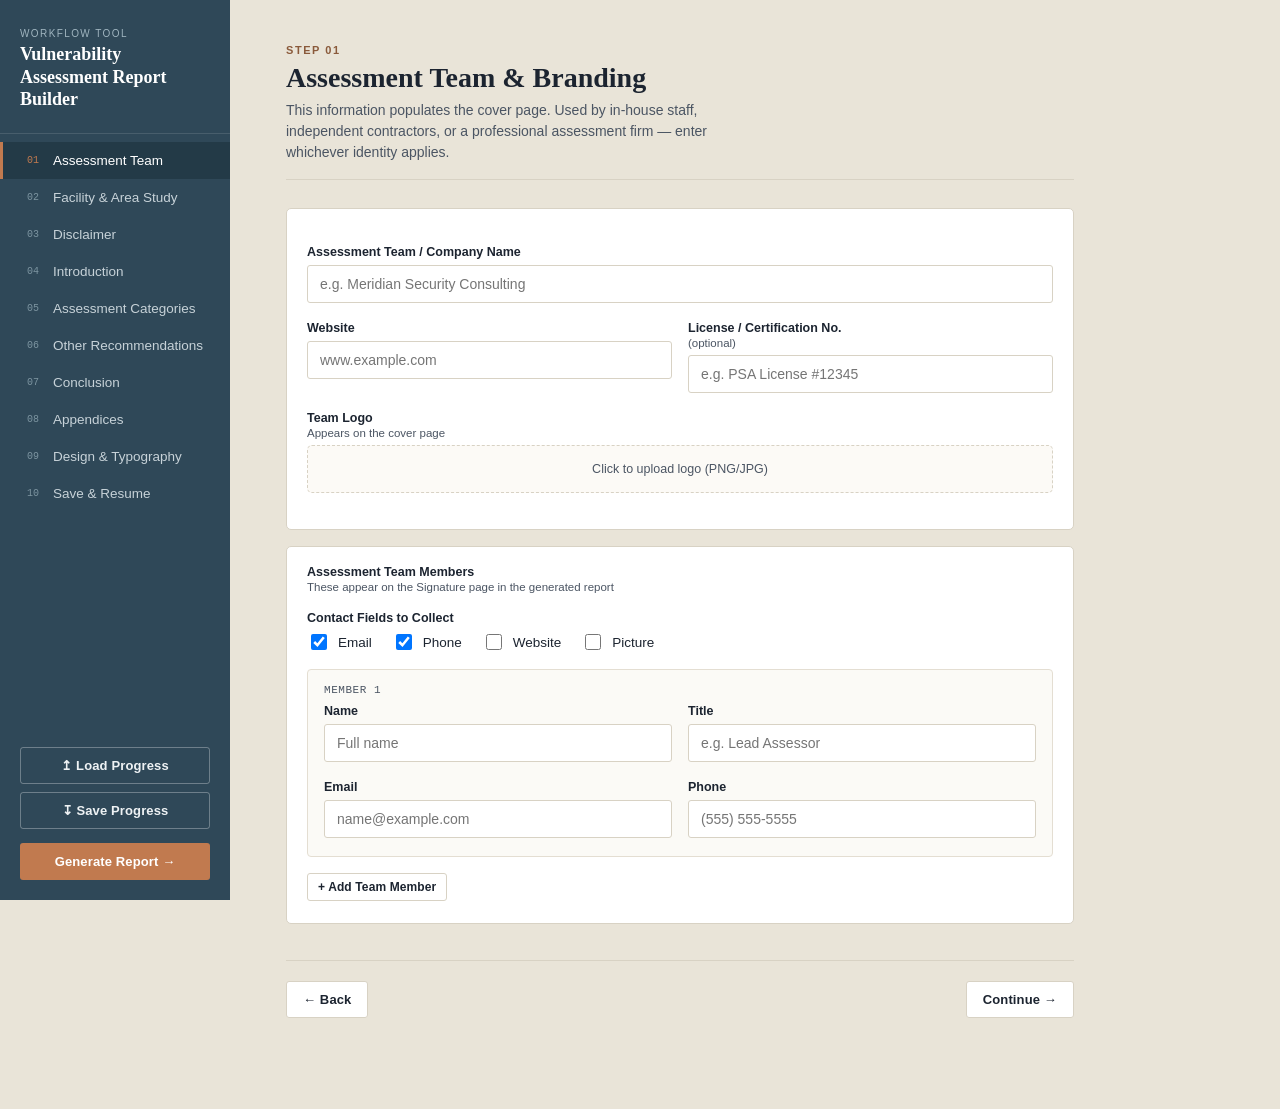
==== index.html @ 779f2c4a "Rename index_fixed.html to index.html" ====
<!DOCTYPE html>
<html lang="en">
<head>
<meta charset="UTF-8">
<meta name="viewport" content="width=device-width, initial-scale=1.0, viewport-fit=cover">
<title>Vulnerability Assessment Report Generator</title>

<!-- PWA: installability -->
<link rel="manifest" href="manifest.json">
<meta name="theme-color" content="#2f4858">
<meta name="background-color" content="#e9e4d8">
<link rel="icon" type="image/png" sizes="192x192" href="icon-192.png">
<link rel="icon" type="image/png" sizes="512x512" href="icon-512.png">

<!-- iOS home-screen behavior (Safari doesn't read manifest.json for these) -->
<link rel="apple-touch-icon" href="apple-touch-icon.png">
<meta name="apple-mobile-web-app-capable" content="yes">
<meta name="apple-mobile-web-app-status-bar-style" content="black-translucent">
<meta name="apple-mobile-web-app-title" content="VA Report">
<meta name="mobile-web-app-capable" content="yes">
<style>
  :root{
    --ink:#1c2430;
    --ink-soft:#4b5563;
    --paper:#faf8f4;
    --paper-line:#e4ded2;
    --folder:#2f4858;
    --folder-dark:#233a47;
    --tab-active:#c17a4f;
    --accent:#8a5a3b;
    --low:#5b7f5e;
    --medium:#b98a35;
    --high:#b95c38;
    --critical:#a13c3c;
    --border:#d8d2c4;
    --serif:'Iowan Old Style','Palatino Linotype',Palatino,Georgia,serif;
    --sans:-apple-system,BlinkMacSystemFont,'Segoe UI',Roboto,Helvetica,Arial,sans-serif;
    --mono:'SF Mono',Consolas,Monaco,monospace;
  }
  *{box-sizing:border-box;}
  body{
    margin:0;
    font-family:var(--sans);
    color:var(--ink);
    background:#e9e4d8;
    -webkit-font-smoothing:antialiased;
  }
  /* ---------- APP SHELL ---------- */
  .app{
    display:flex;
    min-height:100vh;
  }
  .rail{
    width:230px;
    flex-shrink:0;
    background:var(--folder);
    color:#dfe6ea;
    padding:28px 0 20px;
    display:flex;
    flex-direction:column;
    position:sticky;
    top:0;
    height:100vh;
    overflow-y:auto;
  }
  .rail-brand{
    padding:0 20px 22px;
    border-bottom:1px solid rgba(255,255,255,.12);
    margin-bottom:8px;
  }
  .rail-brand .eyebrow{
    font-size:10px;
    letter-spacing:.14em;
    text-transform:uppercase;
    color:#9fb4bf;
    margin-bottom:4px;
  }
  .rail-brand h1{
    font-family:var(--serif);
    font-size:18px;
    font-weight:600;
    margin:0;
    line-height:1.25;
    color:#fff;
  }
  .tab{
    position:relative;
    display:flex;
    align-items:center;
    gap:10px;
    padding:11px 20px 11px 24px;
    font-size:13.5px;
    color:#c7d2d8;
    cursor:pointer;
    border-left:3px solid transparent;
    transition:background .15s, color .15s;
  }
  .tab .num{
    font-family:var(--mono);
    font-size:10px;
    color:#7d95a1;
    width:16px;
  }
  .tab:hover{ background:rgba(255,255,255,.05); color:#fff; }
  .tab.active{
    background:var(--folder-dark);
    color:#fff;
    border-left-color:var(--tab-active);
  }
  .tab.active .num{ color:var(--tab-active); }
  .rail-footer{
    margin-top:auto;
    padding:16px 20px 0;
  }
  .btn{
    display:inline-flex;
    align-items:center;
    justify-content:center;
    gap:8px;
    border:1px solid transparent;
    border-radius:3px;
    padding:10px 16px;
    font-size:13px;
    font-weight:600;
    cursor:pointer;
    font-family:var(--sans);
    letter-spacing:.01em;
  }
  .btn-primary{ background:var(--tab-active); color:#fff; }
  .btn-primary:hover{ background:#a8663d; }
  .btn-ghost{ background:transparent; border-color:rgba(255,255,255,.3); color:#eef2f4; width:100%; }
  .btn-ghost:hover{ background:rgba(255,255,255,.08); }
  .btn-outline{ background:#fff; border-color:var(--border); color:var(--ink); }
  .btn-outline:hover{ background:#f4f1ea; }
  .btn-small{ padding:6px 10px; font-size:12px; }
  .btn-danger{ color:var(--critical); background:transparent; border-color:transparent; }

  /* ---------- MAIN / FORM ---------- */
  .main{ flex:1; padding:44px 56px 90px; max-width:900px; }
  .panel{ display:none; }
  .panel.active{ display:block; animation:fade .2s ease; }
  @keyframes fade{ from{opacity:0; transform:translateY(4px);} to{opacity:1; transform:none;} }

  .panel-head{ margin-bottom:28px; border-bottom:1px solid var(--border); padding-bottom:16px; }
  .panel-head .eyebrow{ font-size:11px; letter-spacing:.14em; text-transform:uppercase; color:var(--accent); font-weight:700; margin-bottom:6px; }
  .panel-head h2{ font-family:var(--serif); font-size:28px; margin:0 0 6px; }
  .panel-head p{ margin:0; color:var(--ink-soft); font-size:14px; max-width:60ch; line-height:1.5; }

  label{ display:block; font-size:12.5px; font-weight:700; color:var(--ink); margin:18px 0 6px; }
  label .hint{ font-weight:400; color:var(--ink-soft); font-size:11.5px; display:block; margin-top:2px; }
  input[type=text], input[type=date], textarea, select{
    width:100%;
    font-family:var(--sans);
    font-size:14px;
    padding:10px 12px;
    border:1px solid var(--border);
    border-radius:3px;
    background:#fff;
    color:var(--ink);
  }
  textarea{ resize:vertical; min-height:90px; line-height:1.55; }
  input:focus, textarea:focus, select:focus{ outline:2px solid var(--accent); outline-offset:1px; }
  .row{ display:flex; gap:16px; }
  .row > div{ flex:1; }

  .field-group{ background:#fff; border:1px solid var(--border); border-radius:5px; padding:18px 20px 22px; margin-bottom:16px; }

  /* photo uploader */
  .photo-drop{
    border:1.5px dashed var(--border);
    border-radius:5px;
    padding:16px;
    text-align:center;
    font-size:12.5px;
    color:var(--ink-soft);
    cursor:pointer;
    background:#fcfaf6;
  }
  .photo-drop:hover{ border-color:var(--accent); color:var(--accent); }
  .photo-grid{ display:flex; flex-wrap:wrap; gap:14px; margin-top:14px; }
  .photo-card{ width:300px; }
  .photo-card img{ width:300px; height:210px; object-fit:cover; border-radius:3px; border:1px solid var(--border); display:block; }
  .photo-card input{ margin-top:6px; font-size:11.5px; padding:6px 8px; }
  .photo-card .remove{ font-size:11px; color:var(--critical); background:none; border:none; cursor:pointer; margin-top:4px; padding:0; }

  /* category cards */
  .cat-card{ background:#fff; border:1px solid var(--border); border-radius:5px; margin-bottom:14px; overflow:hidden; }
  .cat-card-head{ display:flex; align-items:center; gap:12px; padding:14px 18px; background:#f6f3ec; cursor:pointer; }
  .cat-card-head input[type=checkbox]{ width:17px; height:17px; accent-color:var(--accent); }
  .cat-card-head .cat-name{ font-weight:700; font-size:14.5px; flex:1; font-family:var(--serif); }
  .cat-card-head .chev{ font-size:11px; color:var(--ink-soft); transition:transform .15s; }
  .cat-card.no-report .cat-card-head{ background:#efece3; }
  .cat-card.no-report .cat-name{ color:var(--ink-soft); }
  .status-select{ width:auto; font-size:12px; padding:5px 8px; }
  .cat-card.open .chev{ transform:rotate(90deg); }
  .cat-card-body{ display:none; padding:16px 20px 20px; }
  .cat-card.open .cat-card-body{ display:block; }
  .vuln-card{ background:#fbfaf6; border:1px solid var(--paper-line); border-radius:4px; padding:14px 16px 18px; margin-bottom:14px; }
  .vuln-card-top{ display:flex; align-items:center; gap:10px; }
  .vuln-index{ font-family:var(--mono); font-size:11px; color:var(--ink-soft); text-transform:uppercase; letter-spacing:.05em; flex:1; }
  .vuln-card-top .priority-select{ min-width:150px; }
  .member-card{ background:#fbfaf6; border:1px solid var(--paper-line); border-radius:4px; padding:14px 16px 18px; margin-bottom:12px; }
  .member-card-top{ display:flex; align-items:center; gap:10px; margin-bottom:8px; }
  .member-card-top .member-index{ font-family:var(--mono); font-size:11px; color:var(--ink-soft); flex:1; text-transform:uppercase; letter-spacing:.05em; }
  .member-photo-thumb{ width:64px; height:64px; object-fit:cover; border-radius:50%; border:1px solid var(--border); display:block; }
  .priority-select{ width:auto; display:inline-block; min-width:170px; }
  .cat-remove{ font-size:11px; color:var(--critical); background:none; border:none; cursor:pointer; }
  .add-cat-row{ display:flex; gap:10px; margin-top:6px; }
  .add-cat-row input{ flex:1; }

  .conclusion-table{ width:100%; border-collapse:collapse; margin-top:16px; font-size:13px; }
  .conclusion-table th, .conclusion-table td{ border:1px solid var(--border); padding:8px 10px; text-align:left; }
  .conclusion-table th{ background:#f6f3ec; font-size:11px; text-transform:uppercase; letter-spacing:.05em; }
  .pill{ display:inline-block; padding:2px 9px; border-radius:20px; font-size:11px; font-weight:700; color:#fff; }
  .pill.low{ background:var(--low); } .pill.medium{ background:var(--medium); }
  .pill.high{ background:var(--high); } .pill.critical{ background:var(--critical); }
  .pill.unrated{ background:#9aa1a8; }

  .nav-buttons{ display:flex; justify-content:space-between; margin-top:36px; padding-top:20px; border-top:1px solid var(--border); }

  /* ---------- REPORT / PRINT VIEW ---------- */
  #reportView{ display:none; background:#d9d3c4; min-height:100vh; padding:40px 0 80px; }
  #reportView.active{ display:block; }
  .toolbar{
    position:sticky; top:0; z-index:20;
    background:var(--folder-dark); color:#fff;
    padding:12px 30px; display:flex; align-items:center; justify-content:space-between;
    margin-bottom:30px;
  }
  .toolbar .toolbar-title{ font-family:var(--serif); font-size:14px; }
  .toolbar-actions{ display:flex; gap:10px; }
  .sheet{
    width:816px; min-height:1056px; margin:0 auto 26px; background:var(--paper);
    box-shadow:0 6px 24px rgba(0,0,0,.18);
    padding:70px 72px; position:relative;
  }
  .sheet.cover{ display:flex; flex-direction:column; justify-content:space-between; }
  .cover .logo-slot{ width:120px; height:120px; border-radius:4px; display:flex; align-items:center; justify-content:center; overflow:hidden; margin-bottom:26px; }
  .cover .logo-slot.empty{ border:1px dashed var(--border); }
  .cover .logo-slot img{ width:100%; height:100%; object-fit:contain; }
  .cover .team-line{ font-size:12.5px; color:var(--ink-soft); }
  .cover .kicker{ font-size:11px; letter-spacing:.18em; text-transform:uppercase; color:var(--accent); font-weight:700; margin-bottom:14px; }
  .cover h1{
    font-family:var(--title-font-family, var(--serif)); font-size:var(--title-font-size, 42px);
    font-weight:var(--title-font-weight, 400); font-style:var(--title-font-style, normal);
    text-decoration:var(--title-text-decoration, none); line-height:1.08; margin:0 0 10px;
  }
  .cover h2{
    font-family:var(--title-font-family, var(--serif)); font-size:calc(var(--title-font-size, 42px) * 0.52);
    font-weight:var(--title-font-weight, 400); font-style:var(--title-font-style, normal);
    text-decoration:var(--title-text-decoration, none); color:var(--ink-soft); margin:0 0 40px;
  }
  .cover-meta{ display:grid; grid-template-columns:1fr 1fr; gap:14px 30px; border-top:1px solid var(--paper-line); padding-top:22px; font-size:12.5px; }
  .cover-meta .k{ text-transform:uppercase; letter-spacing:.08em; color:var(--ink-soft); font-size:10px; margin-bottom:3px; }
  .cover-meta .v{ font-size:14px; }
  .conf-strip{ margin-top:30px; padding:10px 14px; background:#f1ece0; border-left:3px solid var(--accent); font-size:11.5px; color:var(--ink-soft); }

  .sheet h1.section-title{ font-family:var(--serif); font-size:26px; border-bottom:2px solid var(--ink); padding-bottom:10px; margin:0 0 22px; }
  .sheet h2.sub-title{ font-family:var(--serif); font-size:17px; margin:26px 0 8px; color:var(--accent); }
  .sheet p, .sheet li, .sheet .body-block, .sheet td{
    font-family:var(--report-font-family, var(--sans)); font-size:var(--report-font-size, 13.5px);
    font-weight:var(--report-font-weight, 400); font-style:var(--report-font-style, normal);
    text-decoration:var(--report-text-decoration, none); line-height:1.7; color:#2a2f36;
  }
  .sheet .body-block{ white-space:pre-wrap; }
  .toc-line{ display:flex; align-items:baseline; gap:8px; font-size:13.5px; margin:9px 0; }
  .toc-line .dots{ flex:1; border-bottom:1px dotted #a39c8a; height:1px; margin-bottom:4px; }
  .disclaimer-box{ border:1px solid var(--ink); padding:24px; font-size:12.5px; line-height:1.7; background:#fff; }
  .disclaimer-box h1{ font-family:var(--serif); font-size:20px; margin-top:0; }

  .report-photo-grid{ display:flex; flex-wrap:wrap; gap:20px; margin:14px 0 4px; align-items:flex-start; }
  .report-photo-grid figure{ margin:0; max-width:100%; }
  .photo-resize-wrap{
    width:440px; height:300px; overflow:hidden; display:block;
    min-width:150px; min-height:100px; max-width:650px; max-height:520px;
    border:1px solid var(--paper-line);
  }
  .photo-resize-wrap img{ width:100%; height:100%; object-fit:cover; display:block; pointer-events:none; }
  .report-photo-grid figcaption{
    font-size:12.5px; font-weight:600; font-style:normal; color:var(--ink);
    margin-top:8px; padding-left:8px; border-left:3px solid var(--accent); line-height:1.4;
  }
  .resize-hint{ font-size:11px; color:var(--ink-soft); margin:8px 0 0; font-style:italic; }
  @media print{
    .photo-resize-wrap{ resize:none !important; cursor:default; overflow:visible; }
    .resize-hint{ display:none !important; }
    .resize-handle{ display:none !important; }
    .menu-toggle, .rail-scrim{ display:none !important; }
  }

  .finding-block{ break-inside:avoid; margin-bottom:26px; padding-bottom:20px; border-bottom:1px solid var(--paper-line); }
  .finding-block:last-child{ border-bottom:none; }
  .finding-block h3{ font-family:var(--serif); font-size:18px; margin:0 0 4px; }
  .finding-block .label{ font-size:10.5px; text-transform:uppercase; letter-spacing:.08em; color:var(--accent); font-weight:700; margin:14px 0 4px; }

  .page-break{ break-before:page; }
  .empty-note{ font-size:12.5px; color:var(--ink-soft); font-style:italic; }

  /* ---- Signature block ---- */
  .sig-tabs{ display:flex; gap:8px; margin:6px 0 12px; }
  .sig-tab{
    font-family:var(--sans); font-size:12.5px; font-weight:600; padding:8px 14px;
    border:1px solid var(--border); background:#fff; color:var(--ink-soft); border-radius:3px; cursor:pointer;
  }
  .sig-tab.active{ background:var(--folder); color:#fff; border-color:var(--folder); }
  .sig-typed-input{ margin-bottom:10px; }
  .sig-typed-preview{
    font-family:'Snell Roundhand','Brush Script MT','Segoe Script',cursive;
    font-size:38px; color:var(--ink); border-bottom:1.5px solid var(--ink); padding:6px 10px 12px;
    min-height:56px; max-width:420px;
  }
  .sig-typed-preview.locked{ border-bottom:none; margin-bottom:0; padding-left:0; }
  .sig-canvas-wrap{ display:inline-block; border:1.5px solid var(--border); border-radius:4px; background:#fff; }
  .sig-canvas-wrap canvas{ display:block; cursor:crosshair; }
  .sig-locked{ border:1.5px solid var(--ink); border-radius:5px; padding:22px 26px; background:#fff; max-width:480px; }
  @media print{
    .sig-tabs, #sigTypeWrap input, .sig-canvas-wrap, #signatureArea .btn{ display:none !important; }
    .no-print{ display:none !important; }
  }

  @media print{
    body{ background:#fff; }
    .rail, .toolbar, .app{ display:none !important; }
    #reportView{ display:block !important; padding:0; background:#fff; }
    .sheet{ box-shadow:none; width:auto; min-height:0; margin:0; padding:0.6in 0.75in; }
    .page-break{ break-before:page; }
    a{ color:inherit; text-decoration:none; }
  }

  /* ---------- CUSTOM RESIZE HANDLE (touch + mouse) ----------
     Native CSS `resize` (used above) has no touch equivalent on
     phones/tablets, so photos there get this explicit drag handle
     instead. Both mechanisms coexist: desktop mice keep the native
     corner resize, and this handle drives resizing wherever the CSS
     one can't be grabbed with a finger. */
  .photo-resize-wrap{ position:relative; }
  .resize-handle{
    position:absolute; right:0; bottom:0; width:26px; height:26px;
    touch-action:none; cursor:nwse-resize;
    background:linear-gradient(135deg, transparent 50%, rgba(28,36,48,.55) 50%);
    border-bottom-right-radius:2px;
  }
  .resize-handle::after{
    content:''; position:absolute; right:5px; bottom:5px; width:8px; height:8px;
    border-right:2px solid #fff; border-bottom:2px solid #fff; opacity:.85;
  }

  /* ---------- MOBILE LAYOUT ---------- */
  .menu-toggle{
    display:none;
    align-items:center; justify-content:center;
    width:40px; height:40px; border-radius:6px;
    background:var(--folder-dark); border:1px solid rgba(255,255,255,.18);
    color:#fff; font-size:18px; cursor:pointer; flex-shrink:0;
  }
  .rail-scrim{
    display:none; position:fixed; inset:0; background:rgba(20,26,33,.45);
    z-index:39;
  }
  .mobile-topbar{ display:none; }

  @media (max-width: 820px){
    .app{ flex-direction:column; }
    .mobile-topbar{
      display:flex; align-items:center; gap:12px;
      background:var(--folder); color:#fff; padding:12px 16px;
      position:sticky; top:0; z-index:20;
      padding-top:calc(12px + env(safe-area-inset-top));
    }
    .mobile-topbar h1{ font-family:var(--serif); font-size:16px; margin:0; font-weight:600; }
    .menu-toggle{ display:inline-flex; }
    .rail{
      position:fixed; top:0; left:0; bottom:0; z-index:40;
      width:82vw; max-width:300px; height:100vh;
      transform:translateX(-100%);
      transition:transform .22s ease;
      padding-top:calc(28px + env(safe-area-inset-top));
      box-shadow:2px 0 18px rgba(0,0,0,.25);
    }
    .rail.open{ transform:translateX(0); }
    .rail-scrim.open{ display:block; }
    .main{ padding:20px 16px 100px; max-width:100%; }
    .panel-head h2{ font-size:22px; }
    .toolbar{ flex-wrap:wrap; gap:8px; }
    .photo-resize-wrap{ width:100%; max-width:100%; height:220px; }
    input, select, textarea, button{ font-size:16px; } /* prevents iOS auto-zoom on focus */
  }
</style>
</head>
<body>

<div class="mobile-topbar">
  <button class="menu-toggle" id="menuToggle" aria-label="Open step navigation" aria-expanded="false">☰</button>
  <h1>VA Report Builder</h1>
</div>
<div class="rail-scrim" id="railScrim"></div>

<div class="app" id="appShell">
  <nav class="rail" id="mainRail">
    <div class="rail-brand">
      <div class="eyebrow">Workflow Tool</div>
      <h1>Vulnerability Assessment Report Builder</h1>
    </div>
    <div class="tab active" data-panel="team"><span class="num">01</span>Assessment Team</div>
    <div class="tab" data-panel="facility"><span class="num">02</span>Facility &amp; Area Study</div>
    <div class="tab" data-panel="disclaimer"><span class="num">03</span>Disclaimer</div>
    <div class="tab" data-panel="intro"><span class="num">04</span>Introduction</div>
    <div class="tab" data-panel="categories"><span class="num">05</span>Assessment Categories</div>
    <div class="tab" data-panel="other"><span class="num">06</span>Other Recommendations</div>
    <div class="tab" data-panel="conclusion"><span class="num">07</span>Conclusion</div>
    <div class="tab" data-panel="appendix"><span class="num">08</span>Appendices</div>
    <div class="tab" data-panel="design"><span class="num">09</span>Design &amp; Typography</div>
    <div class="tab" data-panel="save"><span class="num">10</span>Save &amp; Resume</div>
    <div class="rail-footer">
      <button class="btn btn-ghost" onclick="document.getElementById('loadInput').click()">↥ Load Progress</button>
      <input type="file" id="loadInput" accept="application/json" style="display:none" onchange="loadProgress(event)">
      <button class="btn btn-ghost" style="margin-top:8px" onclick="saveProgress()">↧ Save Progress</button>
      <button class="btn btn-primary" style="width:100%; margin-top:14px" onclick="generateReport()">Generate Report →</button>
    </div>
  </nav>

  <main class="main">

    <!-- 01 TEAM -->
    <section class="panel active" id="panel-team">
      <div class="panel-head">
        <div class="eyebrow">Step 01</div>
        <h2>Assessment Team &amp; Branding</h2>
        <p>This information populates the cover page. Used by in-house staff, independent contractors, or a professional assessment firm — enter whichever identity applies.</p>
      </div>
      <div class="field-group">
        <label>Assessment Team / Company Name</label>
        <input type="text" id="teamName" placeholder="e.g. Meridian Security Consulting">
        <div class="row">
          <div>
            <label>Website</label>
            <input type="text" id="teamWebsite" placeholder="www.example.com">
          </div>
          <div>
            <label>License / Certification No. <span class="hint">(optional)</span></label>
            <input type="text" id="teamLicense" placeholder="e.g. PSA License #12345">
          </div>
        </div>
        <label>Team Logo <span class="hint">Appears on the cover page</span></label>
        <div class="photo-drop" onclick="document.getElementById('logoInput').click()">Click to upload logo (PNG/JPG)</div>
        <input type="file" id="logoInput" accept="image/*" style="display:none" onchange="handleLogo(event)">
        <div id="logoPreviewWrap" class="photo-grid"></div>
      </div>

      <div class="field-group">
        <label style="margin-top:0">Assessment Team Members <span class="hint">These appear on the Signature page in the generated report</span></label>
        <label>Contact Fields to Collect</label>
        <div style="display:flex; flex-wrap:wrap; gap:20px; margin-top:4px;">
          <label style="margin:0; font-weight:400; font-size:13.5px; display:flex; align-items:center; gap:8px;"><input type="checkbox" id="teamCfgEmail" checked onchange="updateTeamConfig()" style="width:16px;height:16px;"> Email</label>
          <label style="margin:0; font-weight:400; font-size:13.5px; display:flex; align-items:center; gap:8px;"><input type="checkbox" id="teamCfgPhone" checked onchange="updateTeamConfig()" style="width:16px;height:16px;"> Phone</label>
          <label style="margin:0; font-weight:400; font-size:13.5px; display:flex; align-items:center; gap:8px;"><input type="checkbox" id="teamCfgWebsite" onchange="updateTeamConfig()" style="width:16px;height:16px;"> Website</label>
          <label style="margin:0; font-weight:400; font-size:13.5px; display:flex; align-items:center; gap:8px;"><input type="checkbox" id="teamCfgPhoto" onchange="updateTeamConfig()" style="width:16px;height:16px;"> Picture</label>
        </div>
        <div id="teamMemberList" style="margin-top:16px;"></div>
        <button class="btn btn-outline btn-small" style="margin-top:4px" onclick="addTeamMember()">+ Add Team Member</button>
      </div>
    </section>

    <!-- 02 FACILITY -->
    <section class="panel" id="panel-facility">
      <div class="panel-head">
        <div class="eyebrow">Step 02</div>
        <h2>Facility Overview &amp; Area Study</h2>
        <p>Identify the facility, residence, or infrastructure being assessed, add site photographs, and describe the surrounding area.</p>
      </div>
      <div class="field-group">
        <label>Facility Name</label>
        <input type="text" id="facName" placeholder="e.g. Riverside Distribution Center">
        <label>Address</label>
        <input type="text" id="facAddress" placeholder="Street, City, State, ZIP">
        <div class="row">
          <div><label>Facility Type</label><input type="text" id="facType" placeholder="e.g. Commercial warehouse, house of worship, private residence"></div>
          <div><label>Report Date</label><input type="date" id="facDate"></div>
        </div>
        <div class="row">
          <div><label>Report Author</label><input type="text" id="facAuthor" placeholder="Lead assessor name"></div>
          <div><label>Distribution / Confidentiality</label><input type="text" id="facDistribution" placeholder="e.g. Confidential — Client leadership only"></div>
        </div>
      </div>

      <div class="field-group">
        <label style="margin-top:0">Facility Photographs <span class="hint">Building face, overhead/aerial view, signage, seals, or identifying marks</span></label>
        <div class="photo-drop" onclick="document.getElementById('facPhotoInput').click()">Click to upload one or more photos</div>
        <input type="file" id="facPhotoInput" accept="image/*" multiple style="display:none" onchange="handlePhotos(event,'facilityPhotos')">
        <div id="facilityPhotos-grid" class="photo-grid"></div>
      </div>

      <div class="field-group">
        <label style="margin-top:0">Area Study</label>
        <label>Neighboring Properties &amp; Surroundings</label>
        <textarea id="areaNeighbors" placeholder="Describe adjacent properties, land use, shared access points, and any businesses or residences that affect the facility's risk profile."></textarea>
        <label>Local Crime Statistics <span class="hint">Cite source, e.g. local PD or UCR data</span></label>
        <textarea id="areaCrime" placeholder="Summarize relevant crime trends in the immediate area and their source."></textarea>
        <label>Other Area Factors</label>
        <textarea id="areaOther" placeholder="Transportation/access routes, natural hazards, community factors, foot traffic patterns, etc."></textarea>
      </div>
    </section>

    <!-- 03 DISCLAIMER -->
    <section class="panel" id="panel-disclaimer">
      <div class="panel-head">
        <div class="eyebrow">Step 03</div>
        <h2>Legal Disclaimer</h2>
        <p>Standard language is pre-filled below. Edit to match your organization's counsel-approved wording — this text is included verbatim on its own page in every generated report.</p>
      </div>
      <div class="field-group">
        <textarea id="disclaimerText" style="min-height:260px"></textarea>
      </div>
    </section>

    <!-- 04 INTRO -->
    <section class="panel" id="panel-intro">
      <div class="panel-head">
        <div class="eyebrow">Step 04</div>
        <h2>Introduction to Vulnerability Assessments</h2>
        <p>General-purpose orientation text for stakeholders unfamiliar with vulnerability assessments, plus the Mission &amp; Scope statement that defines exactly what this assessment covers. The priority-rating legend defined here is referenced later in the Conclusion.</p>
      </div>
      <div class="field-group">
        <textarea id="introText" style="min-height:260px"></textarea>
      </div>

      <div class="field-group">
        <label style="margin-top:0">Mission Statement</label>
        <p style="font-size:12.5px; color:var(--ink-soft); margin:0 0 6px;">Why this assessment was performed and whose interest it serves.</p>
        <textarea id="missionText" style="min-height:110px"></textarea>

        <label>Scope Statement</label>
        <p style="font-size:12.5px; color:var(--ink-soft); margin:0 0 6px;">What this assessment covers — and explicitly does not — in general terms.</p>
        <textarea id="scopeText" style="min-height:140px"></textarea>

        <label>Assessment Boundaries <span class="hint">Site-specific — e.g. which buildings, floors, or property lines were included</span></label>
        <textarea id="scopeBoundaries" placeholder="e.g. This assessment covers the main building interior and exterior perimeter up to the property line. Adjacent tenant spaces and off-site parking are outside this scope."></textarea>

        <label>Limitations <span class="hint">Conditions that constrained the assessment, if any</span></label>
        <textarea id="scopeLimitations" placeholder="e.g. Weather limited exterior lighting evaluation to daylight hours. Server room access was escorted and time-limited."></textarea>

        <label>Scope Coverage Summary <span class="hint">Auto-generated from Step 05 — set each category's status there</span></label>
        <div id="scopeCoveragePreview"></div>
      </div>
    </section>

    <!-- 05 CATEGORIES -->
    <section class="panel" id="panel-categories">
      <div class="panel-head">
        <div class="eyebrow">Step 05</div>
        <h2>Assessment Categories</h2>
        <p>Uncheck any category that doesn't apply to this facility, or add a custom one. Each category is narrative-only — observations and recommendations in plain language, with an overall priority used to build the Conclusion summary table.</p>
      </div>
      <div id="categoryList"></div>
      <div class="add-cat-row">
        <input type="text" id="newCatName" placeholder="Add a custom category (e.g. Loading Dock, IT/Server Room)">
        <button class="btn btn-outline btn-small" onclick="addCategory()">+ Add Category</button>
      </div>
    </section>

    <!-- 06 OTHER -->
    <section class="panel" id="panel-other">
      <div class="panel-head">
        <div class="eyebrow">Step 06</div>
        <h2>Other Security Recommendations</h2>
        <p>Cross-cutting observations that don't belong to a single category — policy gaps, training needs, budget-phased items, etc.</p>
      </div>
      <div class="field-group">
        <textarea id="otherRecs" style="min-height:200px" placeholder="Enter any additional recommendations here."></textarea>
      </div>
    </section>

    <!-- 07 CONCLUSION -->
    <section class="panel" id="panel-conclusion">
      <div class="panel-head">
        <div class="eyebrow">Step 07</div>
        <h2>Full Conclusion</h2>
        <p>Summarize overall risk posture and closing remarks. The priority table below is generated automatically from the ratings set on each category in Step 05.</p>
      </div>
      <div class="field-group">
        <textarea id="conclusionText" style="min-height:180px" placeholder="Provide the overall closing assessment and top-line recommendations for leadership."></textarea>
        <label>Priority Summary <span class="hint">Auto-generated — set ratings in the Categories step</span></label>
        <div id="prioritySummaryPreview"></div>
      </div>
    </section>

    <!-- 08 APPENDIX -->
    <section class="panel" id="panel-appendix">
      <div class="panel-head">
        <div class="eyebrow">Step 08</div>
        <h2>Appendices</h2>
        <p>Attach blueprints, floor plans, or diagrams, and list any references or exhibits cited in the report.</p>
      </div>
      <div class="field-group">
        <label style="margin-top:0">Blueprints / Building Diagrams</label>
        <div class="photo-drop" onclick="document.getElementById('bpInput').click()">Click to upload blueprint or diagram images</div>
        <input type="file" id="bpInput" accept="image/*" multiple style="display:none" onchange="handlePhotos(event,'blueprints')">
        <div id="blueprints-grid" class="photo-grid"></div>
        <label>References &amp; Exhibits</label>
        <textarea id="referencesText" placeholder="List any cited standards, reports, or supporting exhibits (e.g. ASIS ESRM guidelines, local PD crime data, prior audit reports)."></textarea>
      </div>
    </section>

    <!-- 09 DESIGN & TYPOGRAPHY -->
    <section class="panel" id="panel-design">
      <div class="panel-head">
        <div class="eyebrow">Step 09</div>
        <h2>Design &amp; Typography</h2>
        <p>Control the look of the generated report. "Report-Wide" settings apply to body text throughout every section; "Title Page" settings apply only to the facility name and subtitle on the cover.</p>
      </div>

      <div class="field-group">
        <label style="margin-top:0">Report-Wide Typography</label>
        <div class="row">
          <div>
            <label>Font Type</label>
            <select id="bodyFontFamily">
              <option value="-apple-system,BlinkMacSystemFont,'Segoe UI',Roboto,Helvetica,Arial,sans-serif">Clean Sans (Segoe UI / Helvetica)</option>
              <option value="Arial,Helvetica,sans-serif">Modern Sans (Arial)</option>
              <option value="Georgia,'Times New Roman',serif">Classic Serif (Georgia)</option>
              <option value="'Times New Roman',Times,serif">Traditional Serif (Times New Roman)</option>
              <option value="'Courier New',Courier,monospace">Typewriter (Courier New)</option>
            </select>
          </div>
          <div>
            <label>Font Size</label>
            <select id="bodyFontSize">
              <option value="11.5px">Small</option>
              <option value="13.5px" selected>Medium (Default)</option>
              <option value="15px">Large</option>
              <option value="17px">Extra Large</option>
            </select>
          </div>
        </div>
        <label>Text Style</label>
        <div style="display:flex; gap:20px; margin-top:4px;">
          <label style="margin:0; font-weight:400; font-size:13.5px; display:flex; align-items:center; gap:8px;"><input type="checkbox" id="bodyBold" style="width:16px;height:16px;"> Bold</label>
          <label style="margin:0; font-weight:400; font-size:13.5px; display:flex; align-items:center; gap:8px;"><input type="checkbox" id="bodyItalic" style="width:16px;height:16px;"> Italic</label>
          <label style="margin:0; font-weight:400; font-size:13.5px; display:flex; align-items:center; gap:8px;"><input type="checkbox" id="bodyUnderline" style="width:16px;height:16px;"> Underline</label>
        </div>
      </div>

      <div class="field-group">
        <label style="margin-top:0">Title Page Typography</label>
        <p style="font-size:12.5px; color:var(--ink-soft); margin:0 0 6px;">Applies to the facility name and address on the cover page.</p>
        <div class="row">
          <div>
            <label>Font Type</label>
            <select id="titleFontFamily">
              <option value="'Iowan Old Style','Palatino Linotype',Palatino,Georgia,serif" selected>Classic Serif (Default)</option>
              <option value="Georgia,'Times New Roman',serif">Georgia</option>
              <option value="'Times New Roman',Times,serif">Times New Roman</option>
              <option value="Arial,Helvetica,sans-serif">Modern Sans (Arial)</option>
              <option value="-apple-system,BlinkMacSystemFont,'Segoe UI',Roboto,sans-serif">Clean Sans (Segoe UI)</option>
              <option value="'Courier New',Courier,monospace">Typewriter (Courier New)</option>
            </select>
          </div>
          <div>
            <label>Title Size</label>
            <select id="titleFontSize">
              <option value="32px">Small</option>
              <option value="42px" selected>Medium (Default)</option>
              <option value="52px">Large</option>
              <option value="62px">Extra Large</option>
            </select>
          </div>
        </div>
        <label>Text Style</label>
        <div style="display:flex; gap:20px; margin-top:4px;">
          <label style="margin:0; font-weight:400; font-size:13.5px; display:flex; align-items:center; gap:8px;"><input type="checkbox" id="titleBold" style="width:16px;height:16px;"> Bold</label>
          <label style="margin:0; font-weight:400; font-size:13.5px; display:flex; align-items:center; gap:8px;"><input type="checkbox" id="titleItalic" style="width:16px;height:16px;"> Italic</label>
          <label style="margin:0; font-weight:400; font-size:13.5px; display:flex; align-items:center; gap:8px;"><input type="checkbox" id="titleUnderline" style="width:16px;height:16px;"> Underline</label>
        </div>
      </div>
    </section>
    <section class="panel" id="panel-save">
      <div class="panel-head">
        <div class="eyebrow">Step 10</div>
        <h2>Save &amp; Resume</h2>
        <p>Nothing is stored automatically — this tool keeps no server or browser storage. Save your progress to a file you keep (local drive, shared folder, etc.) and load it later to pick up where you left off, on this or any other computer.</p>
      </div>

      <div class="field-group">
        <label style="margin-top:0">Saved File Naming Convention</label>
        <p style="font-size:12.5px; color:var(--ink-soft); margin:0 0 6px;">Choose which details appear in the file name, in order, and how they're separated. This same name is also suggested when you print/save the final report as a PDF.</p>

        <label>Include in File Name</label>
        <div style="display:flex; flex-direction:column; gap:8px; margin-top:4px;">
          <label style="margin:0; font-weight:400; font-size:13.5px; display:flex; align-items:center; gap:8px;"><input type="checkbox" id="nameField-facility" checked onchange="updateFilenamePreview()" style="width:16px;height:16px;"> Facility Name</label>
          <label style="margin:0; font-weight:400; font-size:13.5px; display:flex; align-items:center; gap:8px;"><input type="checkbox" id="nameField-date" checked onchange="updateFilenamePreview()" style="width:16px;height:16px;"> Report Date</label>
          <label style="margin:0; font-weight:400; font-size:13.5px; display:flex; align-items:center; gap:8px;"><input type="checkbox" id="nameField-team" onchange="updateFilenamePreview()" style="width:16px;height:16px;"> Assessment Team Name</label>
          <label style="margin:0; font-weight:400; font-size:13.5px; display:flex; align-items:center; gap:8px;"><input type="checkbox" id="nameField-author" onchange="updateFilenamePreview()" style="width:16px;height:16px;"> Report Author</label>
          <label style="margin:0; font-weight:400; font-size:13.5px; display:flex; align-items:center; gap:8px;"><input type="checkbox" id="nameField-status" checked onchange="updateFilenamePreview()" style="width:16px;height:16px;"> Status (Draft/Final)</label>
        </div>

        <div class="row" style="margin-top:16px;">
          <div>
            <label>Field Order</label>
            <select id="nameFieldOrder" onchange="updateFilenamePreview()">
              <option value="facility,date,team,author,status">Facility → Date → Team → Author → Status</option>
              <option value="date,facility,team,author,status">Date → Facility → Team → Author → Status</option>
              <option value="team,facility,date,author,status">Team → Facility → Date → Author → Status</option>
              <option value="status,facility,date,team,author">Status → Facility → Date → Team → Author</option>
            </select>
          </div>
          <div>
            <label>Separator</label>
            <select id="nameSeparator" onchange="updateFilenamePreview()">
              <option value="_">Underscore ( _ )</option>
              <option value="-">Hyphen ( - )</option>
              <option value=" ">Space</option>
            </select>
          </div>
        </div>
        <div class="row">
          <div>
            <label>Date Format</label>
            <select id="nameDateFormat" onchange="updateFilenamePreview()">
              <option value="YYYY-MM-DD">YYYY-MM-DD</option>
              <option value="MM-DD-YYYY">MM-DD-YYYY</option>
              <option value="DD-MM-YYYY">DD-MM-YYYY</option>
            </select>
          </div>
          <div>
            <label>Status</label>
            <select id="nameStatus" onchange="updateFilenamePreview()">
              <option>Draft</option>
              <option>Final</option>
              <option>In Review</option>
            </select>
          </div>
        </div>

        <label>Preview</label>
        <div id="filenamePreview" style="font-family:var(--mono); font-size:13px; background:#f6f3ec; border:1px solid var(--border); border-radius:3px; padding:10px 12px;"></div>
      </div>

      <div class="field-group">
        <label style="margin-top:0">Progress File</label>
        <p style="font-size:12.5px; color:var(--ink-soft); margin:0 0 12px;">Save Progress downloads a <code>.json</code> file containing every field, photo, and category entered so far. Load Progress restores it exactly.</p>
        <button class="btn btn-outline" onclick="saveProgress()">↧ Save Progress Now</button>
        <button class="btn btn-outline" style="margin-left:10px" onclick="document.getElementById('loadInput2').click()">↥ Load Progress File</button>
        <input type="file" id="loadInput2" accept="application/json" style="display:none" onchange="loadProgress(event)">
      </div>
    </section>

    <div class="nav-buttons">
      <button class="btn btn-outline" onclick="stepNav(-1)">← Back</button>
      <button class="btn btn-outline" onclick="stepNav(1)">Continue →</button>
    </div>
  </main>
</div>

<!-- ================= REPORT VIEW ================= -->
<div id="reportView">
  <div class="toolbar">
    <div class="toolbar-title">Report Preview <span style="font-weight:400; opacity:.75; font-size:12px;">— drag the bottom-right corner of any photo to resize it</span></div>
    <div class="toolbar-actions">
      <button class="btn btn-ghost btn-small" onclick="backToEdit()">← Back to Editor</button>
      <button class="btn btn-primary btn-small" onclick="window.print()">Print / Save as PDF</button>
    </div>
  </div>
  <div id="reportSheets"></div>
</div>

<script>
/* ---------------- DEFAULT CONTENT ---------------- */
const DEFAULT_DISCLAIMER = `This Vulnerability Assessment Report ("Report") is provided for informational and planning purposes only. It reflects observations and professional judgment made at a specific point in time, under the conditions present during the site visit(s) described herein, and does not constitute a guarantee, warranty, or certification that the facility is free from security vulnerabilities or that any incident will not occur.

All findings and recommendations contained in this Report are offered in good faith based on the information available to the assessment team at the time of the assessment. They are not binding upon the recipient organization, and the decision to implement, modify, phase, or decline any recommendation rests solely with the recipient's leadership.

This Report is not a legal, engineering, or life-safety code compliance opinion, and should not be relied upon as such. The assessment team disclaims liability for any loss, damage, or injury arising from reliance on this Report, from conditions that changed after the assessment date, or from matters outside the stated scope of the assessment. Recipients are encouraged to consult qualified legal, engineering, insurance, and law-enforcement professionals before acting on any recommendation.

Distribution of this Report should be limited to individuals with a legitimate need to know, consistent with the confidentiality designation on the cover page.`;

const DEFAULT_INTRO = `A vulnerability assessment is a structured, good-faith review of a facility's physical security posture. Its purpose is to identify conditions that could make the facility, its occupants, or its assets more susceptible to a security incident, and to offer practical, prioritized recommendations for reducing that exposure.

This assessment was conducted through direct site observation, interviews where applicable, and review of available documentation. It considers the facility itself as well as the surrounding area, since conditions beyond the property line often shape the risks faced on site.

Findings throughout this report are described in plain language rather than technical jargon, so they can be understood and acted upon by stakeholders regardless of security background. Where a category is assigned an overall priority in the Conclusion, the following scale is used:

• Low — Worth noting; no immediate action required.
• Medium — Should be addressed within a reasonable planning horizon.
• High — Warrants prompt attention and resourcing.
• Critical — Represents a significant, time-sensitive exposure requiring immediate action.`;

const DEFAULT_MISSION = `This assessment was performed to help facility leadership understand the current physical security posture of the site and to provide practical, prioritized recommendations that support the safety of occupants, visitors, and assets. It is intended to inform decision-making and resource planning — not to assign fault, satisfy a specific code requirement, or substitute for the judgment of facility leadership, legal counsel, risk management, or law enforcement.`;

const DEFAULT_SCOPE = `This vulnerability assessment addresses the physical security of the facility identified in this report, including its perimeter, points of entry and exit, life-safety and detection systems, staffing and procedures, and the surrounding area to the extent it affects site security.

This assessment does not constitute a fire or life-safety code compliance review, a cybersecurity or information-security assessment, an insurance evaluation, a structural or engineering inspection, or a legal opinion. Categories evaluated — and any categories intentionally not assessed, with reasons — are listed in the Scope Coverage Summary below and reflect the scope agreed upon prior to the site visit.`;

const DEFAULT_CATEGORIES = [
  "Area","Perimeter","Doors","Windows","Parking","Landscaping","Lighting",
  "Alarm Systems","Cameras","Critical Infrastructure","Protected/Controlled Areas",
  "Deliveries","Guard Force","Emergency Plans","Screening Procedures"
];

/* ---------------- STATE ---------------- */
let state = {
  logo: null,
  facilityPhotos: [],
  blueprints: [],
  teamMembers: [ makeTeamMember() ],
  teamContactConfig: { email: true, phone: true, website: false, photo: false },
  categories: DEFAULT_CATEGORIES.map(name => ({
    id: crypto.randomUUID(), name, status: 'assessed', noReportReason: '', noReportOther: '',
    vulnerabilities: [ makeVuln() ]
  }))
};
function makeTeamMember(){
  return { id: crypto.randomUUID(), name:"", title:"", email:"", phone:"", website:"", photo:null };
}
const NO_REPORT_REASONS = [
  "Outside assessment scope",
  "Not accessible during site visit",
  "Not applicable to this facility",
  "Requested exclusion by client",
  "Other"
];
function makeVuln(){
  return { id: crypto.randomUUID(), vulnerability:"", risk:"", mitigation:"", priority:"Unrated", photos: [] };
}

/* ---------------- INIT ---------------- */
document.getElementById('disclaimerText').value = DEFAULT_DISCLAIMER;
document.getElementById('introText').value = DEFAULT_INTRO;
document.getElementById('missionText').value = DEFAULT_MISSION;
document.getElementById('scopeText').value = DEFAULT_SCOPE;
renderCategories();
renderTeamMembers();
updateFilenamePreview();

/* ---------------- NAV ---------------- */
const panelOrder = ["team","facility","disclaimer","intro","categories","other","conclusion","appendix","design","save"];
document.querySelectorAll('.tab').forEach(tab=>{
  tab.addEventListener('click', ()=>{ showPanel(tab.dataset.panel); closeMobileNav(); });
});
function showPanel(name){
  document.querySelectorAll('.panel').forEach(p=>p.classList.remove('active'));
  document.querySelectorAll('.tab').forEach(t=>t.classList.remove('active'));
  document.getElementById('panel-'+name).classList.add('active');
  document.querySelector('.tab[data-panel="'+name+'"]').classList.add('active');
  if(name === 'save') updateFilenamePreview();
  window.scrollTo({top:0, behavior:'instant'});
}

/* ---------------- MOBILE STEP-NAV DRAWER ----------------
   Below 820px the left rail becomes an off-canvas drawer opened by
   the hamburger button in the mobile top bar, so the ten-step
   navigation doesn't permanently eat screen width on a phone. */
const mainRail = document.getElementById('mainRail');
const railScrim = document.getElementById('railScrim');
const menuToggle = document.getElementById('menuToggle');
function openMobileNav(){
  mainRail.classList.add('open');
  railScrim.classList.add('open');
  menuToggle.setAttribute('aria-expanded','true');
}
function closeMobileNav(){
  mainRail.classList.remove('open');
  railScrim.classList.remove('open');
  menuToggle.setAttribute('aria-expanded','false');
}
menuToggle.addEventListener('click', ()=>{
  mainRail.classList.contains('open') ? closeMobileNav() : openMobileNav();
});
railScrim.addEventListener('click', closeMobileNav);
function stepNav(dir){
  const active = document.querySelector('.panel.active').id.replace('panel-','');
  let idx = panelOrder.indexOf(active) + dir;
  idx = Math.max(0, Math.min(panelOrder.length-1, idx));
  showPanel(panelOrder[idx]);
}

/* ---------------- FILE HELPERS ---------------- */
function readFileAsDataURL(file){
  return new Promise((res,rej)=>{
    const r = new FileReader();
    r.onload = ()=>res(r.result);
    r.onerror = rej;
    r.readAsDataURL(file);
  });
}
async function handleLogo(e){
  const file = e.target.files[0];
  if(!file) return;
  state.logo = await readFileAsDataURL(file);
  renderLogoPreview();
}
function renderLogoPreview(){
  const wrap = document.getElementById('logoPreviewWrap');
  wrap.innerHTML = "";
  if(!state.logo) return;
  const card = document.createElement('div');
  card.className = 'photo-card';
  card.innerHTML = `<img src="${state.logo}"><button class="remove" onclick="removeLogo()">Remove</button>`;
  wrap.appendChild(card);
}
function removeLogo(){ state.logo = null; renderLogoPreview(); }

/* ---------------- TEAM MEMBERS ---------------- */
function updateTeamConfig(){
  state.teamContactConfig = {
    email: document.getElementById('teamCfgEmail').checked,
    phone: document.getElementById('teamCfgPhone').checked,
    website: document.getElementById('teamCfgWebsite').checked,
    photo: document.getElementById('teamCfgPhoto').checked
  };
  renderTeamMembers();
}
function renderTeamMembers(){
  const list = document.getElementById('teamMemberList');
  if(!list) return;
  const cfg = state.teamContactConfig;
  list.innerHTML = state.teamMembers.map((m,i)=>`
    <div class="member-card" id="member-${m.id}">
      <div class="member-card-top">
        <span class="member-index">Member ${i+1}</span>
        ${state.teamMembers.length>1 ? `<button class="cat-remove" onclick="removeTeamMember('${m.id}')">Remove</button>` : ''}
      </div>
      <div class="row">
        <div><label style="margin-top:0">Name</label><input type="text" value="${(m.name||'').replace(/"/g,'&quot;')}" oninput="updateTeamMember('${m.id}','name',this.value)" placeholder="Full name"></div>
        <div><label style="margin-top:0">Title</label><input type="text" value="${(m.title||'').replace(/"/g,'&quot;')}" oninput="updateTeamMember('${m.id}','title',this.value)" placeholder="e.g. Lead Assessor"></div>
      </div>
      ${(cfg.email || cfg.phone) ? `<div class="row">
        ${cfg.email ? `<div><label>Email</label><input type="text" value="${(m.email||'').replace(/"/g,'&quot;')}" oninput="updateTeamMember('${m.id}','email',this.value)" placeholder="name@example.com"></div>` : ''}
        ${cfg.phone ? `<div><label>Phone</label><input type="text" value="${(m.phone||'').replace(/"/g,'&quot;')}" oninput="updateTeamMember('${m.id}','phone',this.value)" placeholder="(555) 555-5555"></div>` : ''}
      </div>` : ''}
      ${cfg.website ? `<label>Website</label><input type="text" value="${(m.website||'').replace(/"/g,'&quot;')}" oninput="updateTeamMember('${m.id}','website',this.value)" placeholder="www.example.com">` : ''}
      ${cfg.photo ? `
        <label>Picture</label>
        <div class="photo-drop" onclick="document.getElementById('memberphoto-${m.id}').click()">Click to upload a photo</div>
        <input type="file" id="memberphoto-${m.id}" accept="image/*" style="display:none" onchange="handleMemberPhoto('${m.id}',event)">
        <div id="memberphoto-grid-${m.id}" style="margin-top:8px;">${m.photo ? `<img src="${m.photo}" class="member-photo-thumb"><button class="remove" style="display:block; margin-top:6px;" onclick="removeMemberPhoto('${m.id}')">Remove</button>` : ''}</div>
      ` : ''}
    </div>`).join('');
}
function addTeamMember(){
  state.teamMembers.push(makeTeamMember());
  renderTeamMembers();
}
function removeTeamMember(id){
  state.teamMembers = state.teamMembers.filter(m=>m.id!==id);
  renderTeamMembers();
}
function updateTeamMember(id, field, val){
  const m = state.teamMembers.find(m=>m.id===id);
  if(m) m[field] = val;
}
async function handleMemberPhoto(id, e){
  const file = e.target.files[0];
  if(!file) return;
  const dataUrl = await readFileAsDataURL(file);
  const m = state.teamMembers.find(m=>m.id===id);
  m.photo = dataUrl;
  renderTeamMembers();
}
function removeMemberPhoto(id){
  const m = state.teamMembers.find(m=>m.id===id);
  m.photo = null;
  renderTeamMembers();
}

async function handlePhotos(e, key){
  const files = Array.from(e.target.files);
  for(const file of files){
    const dataUrl = await readFileAsDataURL(file);
    state[key].push({ dataUrl, caption: "" });
  }
  renderPhotoGrid(key);
  e.target.value = "";
}
function renderPhotoGrid(key){
  const grid = document.getElementById(key+'-grid');
  grid.innerHTML = "";
  state[key].forEach((p, i)=>{
    const card = document.createElement('div');
    card.className = 'photo-card';
    card.innerHTML = `
      <img src="${p.dataUrl}">
      <input type="text" placeholder="Caption" value="${p.caption.replace(/"/g,'&quot;')}" oninput="updateCaption('${key}',${i},this.value)">
      <button class="remove" onclick="removePhoto('${key}',${i})">Remove</button>`;
    grid.appendChild(card);
  });
}
function updateCaption(key,i,val){ state[key][i].caption = val; }
function removePhoto(key,i){ state[key].splice(i,1); renderPhotoGrid(key); }

/* ---------------- CATEGORIES ---------------- */
function renderCategories(){
  const list = document.getElementById('categoryList');
  list.innerHTML = "";
  state.categories.forEach(cat=>{
    const card = document.createElement('div');
    card.className = 'cat-card' + (cat.status==='no-report' ? ' no-report' : '');
    card.id = 'cat-'+cat.id;
    const statusBadge = cat.status==='no-report'
      ? `<span class="pill unrated" style="letter-spacing:.04em;">NO REPORT</span>`
      : `<span class="hint" style="font-weight:400;">${cat.vulnerabilities.length} item${cat.vulnerabilities.length===1?'':'s'}</span>`;
    card.innerHTML = `
      <div class="cat-card-head" onclick="toggleCat('${cat.id}', event)">
        <span class="cat-name">${cat.name}</span>
        ${statusBadge}
        <select class="status-select" onclick="event.stopPropagation()" onchange="updateCatStatus('${cat.id}',this.value)">
          <option value="assessed" ${cat.status!=='no-report'?'selected':''}>Assessed</option>
          <option value="no-report" ${cat.status==='no-report'?'selected':''}>No Report</option>
        </select>
        <button class="cat-remove" onclick="event.stopPropagation(); removeCategory('${cat.id}')">Remove Category</button>
        <span class="chev">▶</span>
      </div>
      <div class="cat-card-body" id="cat-body-${cat.id}"></div>`;
    list.appendChild(card);
    if(cat.status==='no-report'){ renderNoReportPanel(cat.id); } else { renderVulnList(cat.id); }
  });
}
function renderNoReportPanel(catId){
  const cat = state.categories.find(c=>c.id===catId);
  const body = document.getElementById('cat-body-'+catId);
  body.innerHTML = `
    <p style="font-size:12.5px; color:var(--ink-soft); margin:0 0 10px;">This category will still appear in the report, labeled "No Report," so readers can see it was considered. Choose why it wasn't assessed.</p>
    <label style="margin-top:0">Reason</label>
    <select onchange="updateCatReason('${cat.id}','noReportReason',this.value)">
      <option value="" ${!cat.noReportReason?'selected':''} disabled>Select a reason…</option>
      ${NO_REPORT_REASONS.map(r=>`<option ${cat.noReportReason===r?'selected':''}>${r}</option>`).join('')}
    </select>
    ${cat.noReportReason==='Other' ? `
    <label>Please specify</label>
    <input type="text" value="${(cat.noReportOther||'').replace(/"/g,'&quot;')}" oninput="updateCatReason('${cat.id}','noReportOther',this.value)" placeholder="Briefly explain why this category has no report.">` : ''}
  `;
}
function updateCatReason(catId, field, val){
  const cat = state.categories.find(c=>c.id===catId);
  cat[field] = val;
  if(field==='noReportReason') renderNoReportPanel(catId);
}
function renderVulnList(catId){
  const cat = state.categories.find(c=>c.id===catId);
  const body = document.getElementById('cat-body-'+catId);
  body.innerHTML = cat.vulnerabilities.map((v,i)=>`
    <div class="vuln-card" id="vuln-${v.id}">
      <div class="vuln-card-top">
        <span class="vuln-index">Item ${i+1}</span>
        <select class="priority-select" onchange="updateVuln('${catId}','${v.id}','priority',this.value)">
          ${["Unrated","Low","Medium","High","Critical"].map(p=>`<option ${v.priority===p?'selected':''}>${p}</option>`).join('')}
        </select>
        ${cat.vulnerabilities.length>1 ? `<button class="cat-remove" onclick="removeVuln('${catId}','${v.id}')">Remove Item</button>` : ''}
      </div>
      <label style="margin-top:10px">Vulnerability <span class="hint">What is the observed vulnerability?</span></label>
      <textarea oninput="updateVuln('${catId}','${v.id}','vulnerability',this.value)" placeholder="Describe the specific vulnerability observed.">${v.vulnerability}</textarea>
      <label>Risk <span class="hint">What risk does this vulnerability expose the facility to?</span></label>
      <textarea oninput="updateVuln('${catId}','${v.id}','risk',this.value)" placeholder="Describe the risk this vulnerability creates.">${v.risk}</textarea>
      <label>Mitigation <span class="hint">What steps, changes, or equipment will reduce this risk?</span></label>
      <textarea oninput="updateVuln('${catId}','${v.id}','mitigation',this.value)" placeholder="Describe the recommended mitigation.">${v.mitigation}</textarea>
      <label>Photos <span class="hint">Optional — add one or more, each with its own caption</span></label>
      <div class="photo-drop" onclick="document.getElementById('vulnphoto-${v.id}').click()">Click to upload photo(s)</div>
      <input type="file" id="vulnphoto-${v.id}" accept="image/*" multiple style="display:none" onchange="handleVulnPhoto('${catId}','${v.id}',event)">
      <div id="vulnphoto-grid-${v.id}" class="photo-grid"></div>
    </div>`).join('') + `
    <button class="btn btn-outline btn-small" style="margin-top:4px" onclick="addVuln('${catId}')">+ Add Another Vulnerability</button>`;
  cat.vulnerabilities.forEach(v => renderVulnPhotoGrid(v.id));
}
function toggleCat(id, e){
  document.getElementById('cat-'+id).classList.toggle('open');
}
function updateCatStatus(id, status){
  const cat = state.categories.find(c=>c.id===id);
  cat.status = status;
  renderCategories();
  document.getElementById('cat-'+id).classList.add('open');
  renderPrioritySummary();
}
function removeCategory(id){
  state.categories = state.categories.filter(c=>c.id!==id);
  renderCategories();
  renderPrioritySummary();
}
function addCategory(){
  const input = document.getElementById('newCatName');
  const name = input.value.trim();
  if(!name) return;
  state.categories.push({ id: crypto.randomUUID(), name, status:'assessed', noReportReason:'', noReportOther:'', vulnerabilities:[ makeVuln() ] });
  input.value = "";
  renderCategories();
  renderPrioritySummary();
}
function addVuln(catId){
  const cat = state.categories.find(c=>c.id===catId);
  cat.vulnerabilities.push(makeVuln());
  renderVulnList(catId);
  renderCategories(); // refresh item count badge
  document.getElementById('cat-'+catId).classList.add('open');
}
function removeVuln(catId, vulnId){
  const cat = state.categories.find(c=>c.id===catId);
  cat.vulnerabilities = cat.vulnerabilities.filter(v=>v.id!==vulnId);
  renderVulnList(catId);
  renderPrioritySummary();
}
function updateVuln(catId, vulnId, field, val){
  const cat = state.categories.find(c=>c.id===catId);
  const v = cat.vulnerabilities.find(v=>v.id===vulnId);
  v[field] = val;
  if(field==='priority') renderPrioritySummary();
}
async function handleVulnPhoto(catId, vulnId, e){
  const files = Array.from(e.target.files);
  const cat = state.categories.find(c=>c.id===catId);
  const v = cat.vulnerabilities.find(v=>v.id===vulnId);
  for(const file of files){
    const dataUrl = await readFileAsDataURL(file);
    v.photos.push({ dataUrl, caption: "" });
  }
  renderVulnPhotoGrid(vulnId);
  e.target.value = "";
}
function renderVulnPhotoGrid(vulnId){
  const grid = document.getElementById('vulnphoto-grid-'+vulnId);
  if(!grid) return;
  let v;
  state.categories.forEach(c => { const found = c.vulnerabilities.find(x=>x.id===vulnId); if(found) v = found; });
  if(!v) return;
  grid.innerHTML = v.photos.map((p,i)=>`
    <div class="photo-card">
      <img src="${p.dataUrl}">
      <input type="text" placeholder="Caption / subtitle" value="${(p.caption||'').replace(/"/g,'&quot;')}" oninput="updateVulnPhotoCaption('${vulnId}',${i},this.value)">
      <button class="remove" onclick="removeVulnPhoto('${vulnId}',${i})">Remove</button>
    </div>`).join('');
}
function updateVulnPhotoCaption(vulnId, i, val){
  state.categories.forEach(c=>{ const v = c.vulnerabilities.find(x=>x.id===vulnId); if(v) v.photos[i].caption = val; });
}
function removeVulnPhoto(vulnId, i){
  state.categories.forEach(c=>{ const v = c.vulnerabilities.find(x=>x.id===vulnId); if(v) v.photos.splice(i,1); });
  renderVulnPhotoGrid(vulnId);
}

/* ---------------- PRIORITY SUMMARY ---------------- */
function priorityPillHTML(p){
  const cls = (p||'Unrated').toLowerCase();
  return `<span class="pill ${cls}">${p||'Unrated'}</span>`;
}
function truncate(str, n){
  if(!str) return '(no description entered)';
  return str.length > n ? str.slice(0,n).trim()+'…' : str;
}
function renderPrioritySummary(){
  const assessed = state.categories.filter(c=>c.status!=='no-report');
  const wrap = document.getElementById('prioritySummaryPreview');
  const rows = [];
  assessed.forEach(c=>{
    c.vulnerabilities.forEach(v=>{
      if(v.vulnerability || v.risk || v.mitigation || v.priority!=='Unrated'){
        rows.push(`<tr><td>${c.name}</td><td>${truncate(v.vulnerability,60)}</td><td>${priorityPillHTML(v.priority)}</td></tr>`);
      }
    });
  });
  wrap.innerHTML = rows.length ? `<table class="conclusion-table"><thead><tr><th>Category</th><th>Vulnerability</th><th>Priority</th></tr></thead><tbody>
    ${rows.join('')}
  </tbody></table>` : '<p class="empty-note">No vulnerabilities entered yet.</p>';
  renderScopeCoverage();
}
function renderScopeCoverage(){
  const wrap = document.getElementById('scopeCoveragePreview');
  if(!wrap) return;
  if(state.categories.length===0){ wrap.innerHTML = '<p class="empty-note">No categories defined yet.</p>'; return; }
  wrap.innerHTML = `<table class="conclusion-table"><thead><tr><th>Category</th><th>Status</th><th>Notes</th></tr></thead><tbody>
    ${state.categories.map(c=>{
      const statusHTML = c.status==='no-report' ? `<span class="pill unrated">No Report</span>` : `<span class="pill low">Assessed</span>`;
      const notes = c.status==='no-report' ? (c.noReportReason==='Other' ? (c.noReportOther||'Not specified') : (c.noReportReason||'Not specified')) : '';
      return `<tr><td>${c.name}</td><td>${statusHTML}</td><td>${notes}</td></tr>`;
    }).join('')}
  </tbody></table>`;
}
renderPrioritySummary();

/* ---------------- REPORT GENERATION ---------------- */
function esc(str){ return (str||'').replace(/&/g,'&amp;').replace(/</g,'&lt;'); }
function paragraphs(text){
  if(!text || !text.trim()) return '<p class="empty-note">Not provided.</p>';
  return `<div class="body-block">${esc(text)}</div>`;
}
function photoGridHTML(photos){
  if(!photos.length) return '';
  return `<div class="report-photo-grid">${photos.map(p=>`<figure><div class="photo-resize-wrap"><img src="${p.dataUrl}"><div class="resize-handle" data-resize-handle></div></div><figcaption>${esc(p.caption)||''}</figcaption></figure>`).join('')}</div>`;
}

function generateReport(){
  const teamName = document.getElementById('teamName').value || 'Assessment Team Name';
  const teamWebsite = document.getElementById('teamWebsite').value;
  const teamLicense = document.getElementById('teamLicense').value;
  const facName = document.getElementById('facName').value || 'Facility Name';
  const facAddress = document.getElementById('facAddress').value;
  const facType = document.getElementById('facType').value;
  const facDate = document.getElementById('facDate').value;
  const facAuthor = document.getElementById('facAuthor').value;
  const facDistribution = document.getElementById('facDistribution').value || 'Confidential';
  const areaNeighbors = document.getElementById('areaNeighbors').value;
  const areaCrime = document.getElementById('areaCrime').value;
  const areaOther = document.getElementById('areaOther').value;
  const disclaimerText = document.getElementById('disclaimerText').value;
  const introText = document.getElementById('introText').value;
  const missionText = document.getElementById('missionText').value;
  const scopeText = document.getElementById('scopeText').value;
  const scopeBoundaries = document.getElementById('scopeBoundaries').value;
  const scopeLimitations = document.getElementById('scopeLimitations').value;
  const otherRecs = document.getElementById('otherRecs').value;
  const conclusionText = document.getElementById('conclusionText').value;
  const referencesText = document.getElementById('referencesText').value;
  const allCats = state.categories;
  const assessed = allCats.filter(c=>c.status!=='no-report');

  // ---- Apply typography settings as CSS custom properties ----
  const root = document.documentElement.style;
  root.setProperty('--report-font-family', document.getElementById('bodyFontFamily').value);
  root.setProperty('--report-font-size', document.getElementById('bodyFontSize').value);
  root.setProperty('--report-font-weight', document.getElementById('bodyBold').checked ? '700' : '400');
  root.setProperty('--report-font-style', document.getElementById('bodyItalic').checked ? 'italic' : 'normal');
  root.setProperty('--report-text-decoration', document.getElementById('bodyUnderline').checked ? 'underline' : 'none');
  root.setProperty('--title-font-family', document.getElementById('titleFontFamily').value);
  root.setProperty('--title-font-size', document.getElementById('titleFontSize').value);
  root.setProperty('--title-font-weight', document.getElementById('titleBold').checked ? '700' : '400');
  root.setProperty('--title-font-style', document.getElementById('titleItalic').checked ? 'italic' : 'normal');
  root.setProperty('--title-text-decoration', document.getElementById('titleUnderline').checked ? 'underline' : 'none');

  // ---- Cover ----
  let html = `
  <div class="sheet cover">
    <div>
      <div class="logo-slot${state.logo ? '' : ' empty'}">${state.logo ? `<img src="${state.logo}">` : ''}</div>
      <div class="team-line">${esc(teamName)}${teamWebsite? ' · '+esc(teamWebsite):''}${teamLicense? ' · '+esc(teamLicense):''}</div>
    </div>
    <div>
      <div class="kicker">Vulnerability Assessment Report</div>
      <h1>${esc(facName)}</h1>
      <h2>${esc(facAddress)}</h2>
      <div class="cover-meta">
        <div><div class="k">Facility Type</div><div class="v">${esc(facType)||'—'}</div></div>
        <div><div class="k">Report Date</div><div class="v">${esc(facDate)||'—'}</div></div>
        <div><div class="k">Report Author</div><div class="v">${esc(facAuthor)||'—'}</div></div>
        <div><div class="k">Prepared By</div><div class="v">${esc(teamName)}</div></div>
      </div>
      <div class="conf-strip">${esc(facDistribution)}</div>
    </div>
  </div>`;

  // ---- Disclaimer ----
  html += `
  <div class="sheet page-break">
    <div class="disclaimer-box">
      <h1>Legal Disclaimer</h1>
      ${paragraphs(disclaimerText)}
    </div>
  </div>`;

  // ---- TOC ----
  const tocItems = [
    "Introduction to Vulnerability Assessments",
    "Mission & Scope",
    "Facility Overview & Area Study",
    "Assessment Findings",
    ...allCats.map(c=>"— "+c.name+(c.status==='no-report' ? " (No Report)" : "")),
    "Other Security Recommendations",
    "Full Conclusion",
    "Appendices"
  ];
  html += `
  <div class="sheet page-break">
    <h1 class="section-title">Table of Contents</h1>
    ${tocItems.map(t=>`<div class="toc-line"><span>${esc(t)}</span><span class="dots"></span></div>`).join('')}
  </div>`;

  // ---- Introduction ----
  html += `
  <div class="sheet page-break">
    <h1 class="section-title">Introduction to Vulnerability Assessments</h1>
    ${paragraphs(introText)}
  </div>`;

  // ---- Mission & Scope ----
  const scopeRows = allCats.map(c=>{
    const statusHTML = c.status==='no-report' ? `<span class="pill unrated">No Report</span>` : `<span class="pill low">Assessed</span>`;
    const notes = c.status==='no-report' ? esc(c.noReportReason==='Other' ? (c.noReportOther||'Not specified') : (c.noReportReason||'Not specified')) : '';
    return `<tr><td>${esc(c.name)}</td><td>${statusHTML}</td><td>${notes}</td></tr>`;
  }).join('');
  html += `
  <div class="sheet page-break">
    <h1 class="section-title">Mission &amp; Scope</h1>
    <h2 class="sub-title">Mission</h2>
    ${paragraphs(missionText)}
    <h2 class="sub-title">Scope of Assessment</h2>
    ${paragraphs(scopeText)}
    ${scopeBoundaries ? `<h2 class="sub-title">Assessment Boundaries</h2>${paragraphs(scopeBoundaries)}` : ''}
    ${scopeLimitations ? `<h2 class="sub-title">Limitations</h2>${paragraphs(scopeLimitations)}` : ''}
    <h2 class="sub-title">Scope Coverage Summary</h2>
    ${scopeRows ? `<table class="conclusion-table"><thead><tr><th>Category</th><th>Status</th><th>Notes</th></tr></thead><tbody>${scopeRows}</tbody></table>` : '<p class="empty-note">No categories defined.</p>'}
  </div>`;

  // ---- Facility Overview ----
  html += `
  <div class="sheet page-break">
    <h1 class="section-title">Facility Overview</h1>
    <h2 class="sub-title">Facility Identification</h2>
    <p><strong>Name:</strong> ${esc(facName)}<br>
    <strong>Address:</strong> ${esc(facAddress)||'—'}<br>
    <strong>Type:</strong> ${esc(facType)||'—'}</p>
    ${photoGridHTML(state.facilityPhotos)}
    <h2 class="sub-title">Area Study</h2>
    <p><strong>Neighboring Properties &amp; Surroundings</strong></p>
    ${paragraphs(areaNeighbors)}
    <p><strong>Local Crime Statistics</strong></p>
    ${paragraphs(areaCrime)}
    <p><strong>Other Area Factors</strong></p>
    ${paragraphs(areaOther)}
  </div>`;

  // ---- Findings ----
  html += `<div class="sheet page-break"><h1 class="section-title">Assessment Findings</h1>`;
  if(allCats.length===0){
    html += `<p class="empty-note">No categories were defined for this assessment.</p>`;
  } else {
    allCats.forEach(c=>{
      html += `<h2 class="sub-title" style="font-size:20px; margin-top:32px;">${esc(c.name)}</h2>`;
      if(c.status==='no-report'){
        const reason = c.noReportReason === 'Other' ? (c.noReportOther || 'Not specified') : (c.noReportReason || 'Not specified');
        html += `<p class="empty-note">No Report — this category was considered but not assessed. Reason: ${esc(reason)}.</p>`;
        return;
      }
      const items = c.vulnerabilities.filter(v => v.vulnerability || v.risk || v.mitigation || v.photos.length);
      if(items.length===0){
        html += `<p class="empty-note">No vulnerabilities identified in this category.</p>`;
        return;
      }
      items.forEach((v,i)=>{
        html += `
        <div class="finding-block">
          <h3>${esc(c.name)} — Item ${i+1}</h3>
          <div>${priorityPillHTML(v.priority)}</div>
          <div class="label">Vulnerability</div>
          ${paragraphs(v.vulnerability)}
          <div class="label">Risk</div>
          ${paragraphs(v.risk)}
          <div class="label">Mitigation</div>
          ${paragraphs(v.mitigation)}
          ${photoGridHTML(v.photos)}
        </div>`;
      });
    });
  }
  html += `</div>`;

  // ---- Other Recommendations ----
  html += `
  <div class="sheet page-break">
    <h1 class="section-title">Other Security Recommendations</h1>
    ${paragraphs(otherRecs)}
  </div>`;

  // ---- Conclusion ----
  const priorityRows = [];
  assessed.forEach(c=>{
    c.vulnerabilities.forEach(v=>{
      if(v.vulnerability || v.risk || v.mitigation || v.priority!=='Unrated'){
        priorityRows.push(`<tr><td>${esc(c.name)}</td><td>${esc(truncate(v.vulnerability,80))}</td><td>${priorityPillHTML(v.priority)}</td></tr>`);
      }
    });
  });
  const noReportCats = allCats.filter(c=>c.status==='no-report');
  html += `
  <div class="sheet page-break">
    <h1 class="section-title">Full Conclusion</h1>
    ${paragraphs(conclusionText)}
    <h2 class="sub-title">Priority Summary</h2>
    ${priorityRows.length ? `<table class="conclusion-table"><thead><tr><th>Category</th><th>Vulnerability</th><th>Priority</th></tr></thead><tbody>${priorityRows.join('')}</tbody></table>` : '<p class="empty-note">No vulnerabilities rated.</p>'}
    ${noReportCats.length ? `<h2 class="sub-title">Categories Not Assessed</h2><p style="font-size:12.5px; color:var(--ink-soft);">${noReportCats.map(c=>esc(c.name)+' ('+esc(c.noReportReason==='Other'?(c.noReportOther||'Not specified'):(c.noReportReason||'Not specified'))+')').join(' · ')}</p>` : ''}
  </div>`;

  // ---- Appendices ----
  html += `
  <div class="sheet page-break">
    <h1 class="section-title">Appendices</h1>
    <h2 class="sub-title">Blueprints &amp; Building Diagrams</h2>
    ${state.blueprints.length ? photoGridHTML(state.blueprints) : '<p class="empty-note">None attached.</p>'}
    <h2 class="sub-title">References &amp; Exhibits</h2>
    ${paragraphs(referencesText)}
  </div>`;

  // Snapshot the content for the integrity fingerprint — captured BEFORE the
  // signature sheet is appended, so signing/editing after this point is detectable.
  state.reportContentSnapshot = html;
  state.signature = null; // any regeneration clears a prior signature — must re-sign

  // ---- Assessment Team & Digital Signature ----
  const cfg = state.teamContactConfig;
  const membersWithContent = state.teamMembers.filter(m => m.name || m.title);
  html += `
  <div class="sheet page-break">
    <h1 class="section-title">Assessment Team</h1>
    ${membersWithContent.length ? `<div class="report-photo-grid" style="gap:28px;">${membersWithContent.map(m=>`
      <div style="max-width:260px;">
        ${cfg.photo && m.photo ? `<img src="${m.photo}" style="width:84px; height:84px; object-fit:cover; border-radius:50%; border:1px solid var(--paper-line); margin-bottom:10px;">` : ''}
        <p style="margin:0; font-size:15px; font-weight:700; font-family:var(--serif);">${esc(m.name)||'&nbsp;'}</p>
        <p style="margin:2px 0 8px; font-size:13px; color:var(--ink-soft);">${esc(m.title)}</p>
        ${cfg.email && m.email ? `<p style="margin:0; font-size:12px;">${esc(m.email)}</p>` : ''}
        ${cfg.phone && m.phone ? `<p style="margin:0; font-size:12px;">${esc(m.phone)}</p>` : ''}
        ${cfg.website && m.website ? `<p style="margin:0; font-size:12px;">${esc(m.website)}</p>` : ''}
      </div>`).join('')}</div>` : '<p class="empty-note">No team members listed.</p>'}
    <h1 class="section-title" style="margin-top:40px;">Digital Signature</h1>
    <div id="signatureArea"></div>
  </div>`;

  document.getElementById('reportSheets').innerHTML = html;
  document.title = computeFilenameBase();
  document.getElementById('appShell').style.display = 'none';
  document.getElementById('reportView').classList.add('active');
  renderSignatureBlock();
  bindPhotoResizeHandles();
  window.scrollTo({top:0});
}

/* ---------------- TOUCH-FRIENDLY PHOTO RESIZE ----------------
   The native CSS `resize:both` corner (used for desktop mice) has no
   touch equivalent, so every .resize-handle gets an explicit pointer-
   driven resize here. Pointer events cover mouse, touch, and pen with
   one code path. */
function bindPhotoResizeHandles(){
  document.querySelectorAll('[data-resize-handle]').forEach(handle=>{
    if(handle.dataset.bound) return;
    handle.dataset.bound = '1';
    const wrap = handle.parentElement;
    let startX, startY, startW, startH, active = false;

    handle.addEventListener('pointerdown', (e)=>{
      active = true;
      startX = e.clientX; startY = e.clientY;
      startW = wrap.offsetWidth; startH = wrap.offsetHeight;
      handle.setPointerCapture(e.pointerId);
      e.preventDefault();
    });
    handle.addEventListener('pointermove', (e)=>{
      if(!active) return;
      const newW = Math.min(650, Math.max(150, startW + (e.clientX - startX)));
      const newH = Math.min(520, Math.max(100, startH + (e.clientY - startY)));
      wrap.style.width = newW + 'px';
      wrap.style.height = newH + 'px';
    });
    const end = (e)=>{ active = false; };
    handle.addEventListener('pointerup', end);
    handle.addEventListener('pointercancel', end);
  });
}

function backToEdit(){
  document.getElementById('reportView').classList.remove('active');
  document.getElementById('appShell').style.display = 'flex';
}

/* ---------------- FILE NAMING ---------------- */
function sanitizeToken(str){
  return (str || '').trim().replace(/[\\/:*?"<>|]/g,'').replace(/\s+/g,'-');
}
function formatDateToken(dateVal, fmt){
  if(!dateVal) return '';
  const [y,m,d] = dateVal.split('-'); // input[type=date] is always YYYY-MM-DD
  if(!y || !m || !d) return sanitizeToken(dateVal);
  if(fmt === 'MM-DD-YYYY') return `${m}-${d}-${y}`;
  if(fmt === 'DD-MM-YYYY') return `${d}-${m}-${y}`;
  return `${y}-${m}-${d}`;
}
function computeFilenameBase(){
  const order = document.getElementById('nameFieldOrder').value.split(',');
  const sep = document.getElementById('nameSeparator').value;
  const dateFmt = document.getElementById('nameDateFormat').value;
  const include = {
    facility: document.getElementById('nameField-facility').checked,
    date: document.getElementById('nameField-date').checked,
    team: document.getElementById('nameField-team').checked,
    author: document.getElementById('nameField-author').checked,
    status: document.getElementById('nameField-status').checked
  };
  const values = {
    facility: sanitizeToken(document.getElementById('facName').value) || 'Facility',
    date: formatDateToken(document.getElementById('facDate').value, dateFmt) || 'Undated',
    team: sanitizeToken(document.getElementById('teamName').value) || 'Team',
    author: sanitizeToken(document.getElementById('facAuthor').value) || 'Author',
    status: sanitizeToken(document.getElementById('nameStatus').value) || 'Draft'
  };
  const parts = order.filter(f => include[f]).map(f => values[f]);
  return (parts.length ? parts.join(sep) : 'VA-Report').replace(/\s/g, sep === ' ' ? ' ' : sep);
}
function updateFilenamePreview(){
  const base = computeFilenameBase();
  document.getElementById('filenamePreview').textContent = base + '.json  (report PDF will suggest: ' + base + '.pdf)';
}

/* ---------------- SAVE / LOAD PROGRESS ---------------- */
function collectFormValues(){
  const ids = ["teamName","teamWebsite","teamLicense","facName","facAddress","facType","facDate",
    "facAuthor","facDistribution","areaNeighbors","areaCrime","areaOther","disclaimerText","introText",
    "otherRecs","conclusionText","referencesText","nameFieldOrder","nameSeparator","nameDateFormat","nameStatus",
    "missionText","scopeText","scopeBoundaries","scopeLimitations",
    "bodyFontFamily","bodyFontSize","titleFontFamily","titleFontSize"];
  const values = {};
  ids.forEach(id => { const el = document.getElementById(id); if(el) values[id] = el.value; });
  const checks = ["nameField-facility","nameField-date","nameField-team","nameField-author","nameField-status",
    "bodyBold","bodyItalic","bodyUnderline","titleBold","titleItalic","titleUnderline",
    "teamCfgEmail","teamCfgPhone","teamCfgWebsite","teamCfgPhoto"];
  checks.forEach(id => { const el = document.getElementById(id); if(el) values[id] = el.checked; });
  return values;
}
function applyFormValues(values){
  Object.keys(values).forEach(id=>{
    const el = document.getElementById(id);
    if(!el) return;
    if(el.type === 'checkbox') el.checked = values[id];
    else el.value = values[id];
  });
}
function saveProgress(){
  const payload = {
    savedAt: new Date().toISOString(),
    formValues: collectFormValues(),
    logo: state.logo,
    facilityPhotos: state.facilityPhotos,
    blueprints: state.blueprints,
    categories: state.categories,
    teamMembers: state.teamMembers
  };
  const blob = new Blob([JSON.stringify(payload, null, 2)], {type:'application/json'});
  const url = URL.createObjectURL(blob);
  const a = document.createElement('a');
  a.href = url;
  a.download = computeFilenameBase() + '.json';
  document.body.appendChild(a);
  a.click();
  document.body.removeChild(a);
  URL.revokeObjectURL(url);
}
function migrateCategories(cats){
  return cats.map(c=>{
    let cat = c;
    // Backward-compatible with the earlier single-observation/recommendation-per-category format
    if(!Array.isArray(cat.vulnerabilities)){
      const v = makeVuln();
      v.vulnerability = cat.observations || "";
      v.mitigation = cat.recommendations || "";
      v.priority = cat.priority || "Unrated";
      if(cat.photo) v.photos.push({ dataUrl: cat.photo, caption: "" });
      cat = { id: cat.id || crypto.randomUUID(), name: cat.name, included: cat.included, vulnerabilities: [v] };
    }
    // Backward-compatible with the earlier included-boolean (no No Report concept)
    if(!cat.status){
      cat.status = cat.included === false ? 'no-report' : 'assessed';
      cat.noReportReason = cat.status === 'no-report' ? 'Not specified' : '';
      cat.noReportOther = '';
    }
    delete cat.included;
    return cat;
  });
}
function loadProgress(e){
  const file = e.target.files[0];
  if(!file) return;
  const reader = new FileReader();
  reader.onload = () => {
    try{
      const payload = JSON.parse(reader.result);
      applyFormValues(payload.formValues || {});
      state.logo = payload.logo || null;
      state.facilityPhotos = payload.facilityPhotos || [];
      state.blueprints = payload.blueprints || [];
      state.categories = migrateCategories(payload.categories || []);
      state.teamMembers = (payload.teamMembers && payload.teamMembers.length) ? payload.teamMembers : [ makeTeamMember() ];
      renderLogoPreview();
      renderPhotoGrid('facilityPhotos');
      renderPhotoGrid('blueprints');
      renderCategories();
      updateTeamConfig();
      renderPrioritySummary();
      updateFilenamePreview();
      showPanel('team');
      alert('Progress loaded from ' + file.name);
    }catch(err){
      alert('Could not read this file — it may not be a valid saved progress file.');
    }
  };
  reader.readAsText(file);
  e.target.value = "";
}

/* ---------------- DIGITAL SIGNATURE ---------------- */
let sigMode = 'type';
let sigDrawing = false;

function renderSignatureBlock(){
  const area = document.getElementById('signatureArea');
  if(!area) return;
  if(!state.signature){
    area.innerHTML = `
      <p style="font-size:12.5px; color:var(--ink-soft); line-height:1.6; max-width:60ch;">
        Signing timestamps this report with the current date/time and generates a content-integrity
        fingerprint. It is an internal attestation and chain-of-custody record — not a certificate-backed
        legal e-signature. Editing and regenerating the report after signing will clear this signature.
      </p>
      <div class="row">
        <div>
          <label style="margin-top:0">Signer Name</label>
          <input type="text" id="sigName" placeholder="Full name">
        </div>
        <div>
          <label style="margin-top:0">Title / Role</label>
          <input type="text" id="sigTitle" placeholder="e.g. Lead Assessor">
        </div>
      </div>
      <label>Signature</label>
      <div class="sig-tabs">
        <button type="button" class="sig-tab active" id="sigTabType" onclick="switchSigMode('type')">Type Signature</button>
        <button type="button" class="sig-tab" id="sigTabDraw" onclick="switchSigMode('draw')">Draw Signature</button>
      </div>
      <div id="sigTypeWrap">
        <input type="text" id="sigTypedText" class="sig-typed-input" placeholder="Type your name as it should appear">
        <div class="sig-typed-preview" id="sigTypedPreview">&nbsp;</div>
      </div>
      <div id="sigDrawWrap" style="display:none;">
        <div class="sig-canvas-wrap">
          <canvas id="sigCanvas" width="500" height="150"></canvas>
        </div>
        <button type="button" class="btn btn-outline btn-small" style="margin-top:8px;" onclick="clearSigCanvas()">Clear Drawing</button>
      </div>
      <button class="btn btn-primary" style="margin-top:18px;" onclick="signReport()">🔒 Sign &amp; Lock Report</button>
    `;
    const typedInput = document.getElementById('sigTypedText');
    typedInput.addEventListener('input', ()=>{
      document.getElementById('sigTypedPreview').textContent = typedInput.value || '\u00a0';
    });
    initSigCanvas();
  } else {
    const s = state.signature;
    const sigVisual = s.mode === 'drawn'
      ? `<img src="${s.dataUrl}" style="max-width:360px; max-height:110px; display:block;">`
      : `<div class="sig-typed-preview locked">${esc(s.text)}</div>`;
    area.innerHTML = `
      <div class="sig-locked">
        <span class="pill critical" style="letter-spacing:.05em;">🔒 SIGNED &amp; LOCKED</span>
        <div style="margin-top:14px;">${sigVisual}</div>
        <p style="margin:10px 0 2px; font-size:13.5px;"><strong>${esc(s.name)}</strong>${s.title ? ' — '+esc(s.title) : ''}</p>
        <p style="margin:0; font-size:12px; color:var(--ink-soft);">Signed: ${esc(s.signedAtDisplay)}</p>
        <p style="margin:10px 0 0; font-size:11px; color:var(--ink-soft); font-family:var(--mono);">
          Integrity Fingerprint (${esc(s.hashAlgo)}): ${esc(s.hash)}
        </p>
        <p style="margin:4px 0 0; font-size:10.5px; color:var(--ink-soft); max-width:60ch;">
          This fingerprint reflects the report content at the moment of signing. Any change to the report
          after this point requires re-signing.
        </p>
        <button type="button" class="btn btn-outline btn-small no-print" style="margin-top:16px;" onclick="unlockSignature()">Clear Signature (Unlock)</button>
      </div>
    `;
  }
}

function switchSigMode(mode){
  sigMode = mode;
  document.getElementById('sigTabType').classList.toggle('active', mode==='type');
  document.getElementById('sigTabDraw').classList.toggle('active', mode==='draw');
  document.getElementById('sigTypeWrap').style.display = mode==='type' ? 'block' : 'none';
  document.getElementById('sigDrawWrap').style.display = mode==='draw' ? 'block' : 'none';
}

function initSigCanvas(){
  const canvas = document.getElementById('sigCanvas');
  if(!canvas) return;
  const ctx = canvas.getContext('2d');
  ctx.fillStyle = '#ffffff';
  ctx.fillRect(0,0,canvas.width,canvas.height);
  ctx.strokeStyle = '#1c2430';
  ctx.lineWidth = 2.2;
  ctx.lineCap = 'round';
  canvas.style.touchAction = 'none';
  let last = null;
  const pos = (e)=>{
    const rect = canvas.getBoundingClientRect();
    return { x: (e.clientX - rect.left) * (canvas.width/rect.width), y: (e.clientY - rect.top) * (canvas.height/rect.height) };
  };
  canvas.addEventListener('pointerdown', (e)=>{ sigDrawing = true; last = pos(e); canvas.setPointerCapture(e.pointerId); });
  canvas.addEventListener('pointermove', (e)=>{
    if(!sigDrawing) return;
    const p = pos(e);
    ctx.beginPath(); ctx.moveTo(last.x, last.y); ctx.lineTo(p.x, p.y); ctx.stroke();
    last = p;
  });
  ['pointerup','pointerleave','pointercancel'].forEach(evt=>canvas.addEventListener(evt, ()=>{ sigDrawing = false; }));
}
function clearSigCanvas(){
  const canvas = document.getElementById('sigCanvas');
  const ctx = canvas.getContext('2d');
  ctx.fillStyle = '#ffffff';
  ctx.fillRect(0,0,canvas.width,canvas.height);
}
function isCanvasBlank(canvas){
  const ctx = canvas.getContext('2d');
  const data = ctx.getImageData(0,0,canvas.width,canvas.height).data;
  for(let i=0;i<data.length;i+=4){
    if(data[i]!==255 || data[i+1]!==255 || data[i+2]!==255) return false;
  }
  return true;
}

async function computeIntegrityHash(str){
  try{
    if(window.crypto && crypto.subtle){
      const enc = new TextEncoder().encode(str);
      const buf = await crypto.subtle.digest('SHA-256', enc);
      return { algo:'SHA-256', hex: Array.from(new Uint8Array(buf)).map(b=>b.toString(16).padStart(2,'0')).join('') };
    }
  }catch(e){ /* fall through to checksum */ }
  let h = 0x811c9dc5;
  for(let i=0;i<str.length;i++){ h ^= str.charCodeAt(i); h = (h * 0x01000193) >>> 0; }
  return { algo:'Checksum (FNV-1a, non-cryptographic)', hex: h.toString(16).padStart(8,'0') };
}

async function signReport(){
  const name = document.getElementById('sigName').value.trim();
  const title = document.getElementById('sigTitle').value.trim();
  if(!name){ alert("Please enter the signer's name before signing."); return; }

  let mode, text = '', dataUrl = '';
  if(sigMode === 'type'){
    text = document.getElementById('sigTypedText').value.trim() || name;
    mode = 'typed';
  } else {
    const canvas = document.getElementById('sigCanvas');
    if(isCanvasBlank(canvas)){ alert('Please draw a signature, or switch to "Type Signature".'); return; }
    dataUrl = canvas.toDataURL('image/png');
    mode = 'drawn';
  }

  const now = new Date();
  const { algo, hex } = await computeIntegrityHash(state.reportContentSnapshot || '');

  state.signature = {
    name, title, mode, text, dataUrl,
    signedAtDisplay: now.toLocaleString(),
    signedAtISO: now.toISOString(),
    hashAlgo: algo,
    hash: hex
  };
  renderSignatureBlock();
}

function unlockSignature(){
  if(!confirm('This will clear the current signature. You will need to sign again. Continue?')) return;
  state.signature = null;
  renderSignatureBlock();
}

/* ---------------- PWA: SERVICE WORKER ----------------
   Registers the offline cache. Wrapped in a feature check and try/catch
   since this file can still be opened directly (file://) for desktop
   use, where service workers aren't available — the tool should keep
   working either way, just without offline caching in that mode. */
if('serviceWorker' in navigator && (location.protocol === 'https:' || location.hostname === 'localhost')){
  window.addEventListener('load', ()=>{
    navigator.serviceWorker.register('sw.js').catch(err=>{
      console.warn('Service worker registration failed:', err);
    });
  });
}
</script>
</body>
</html>
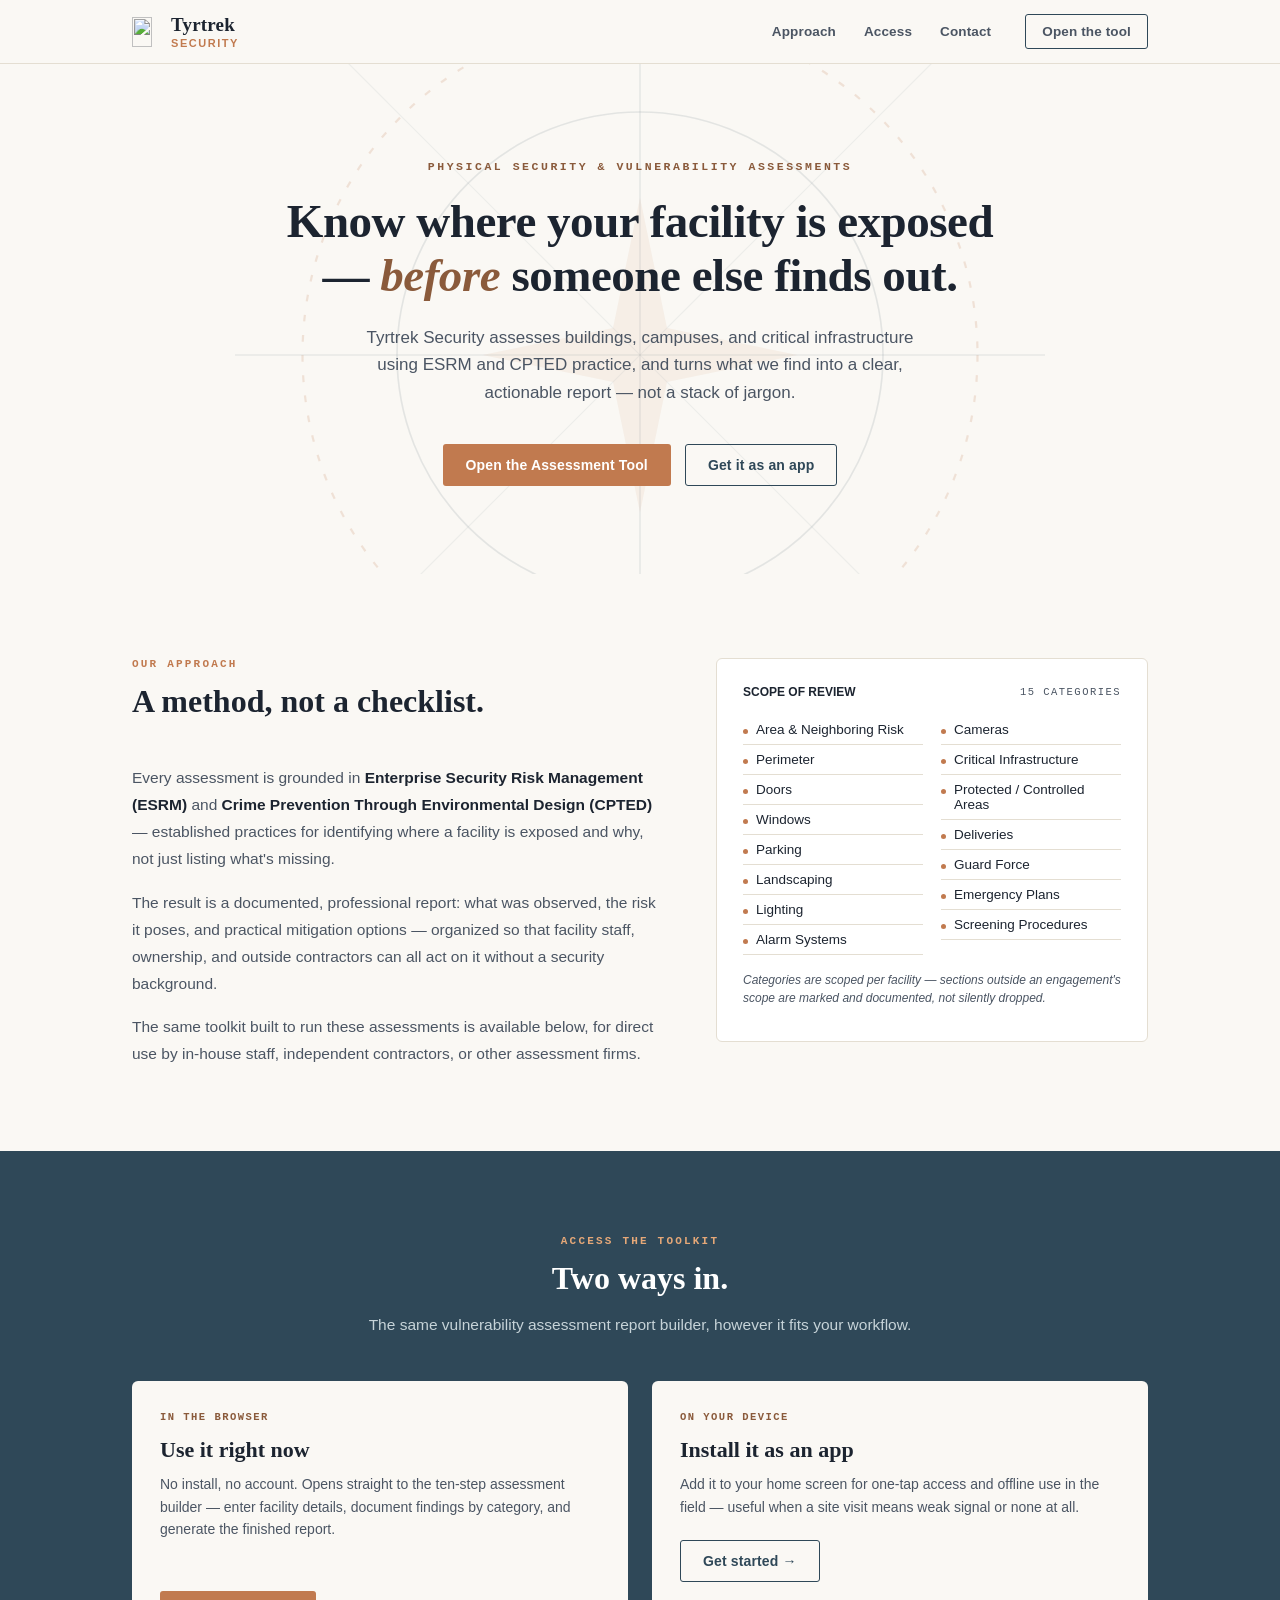
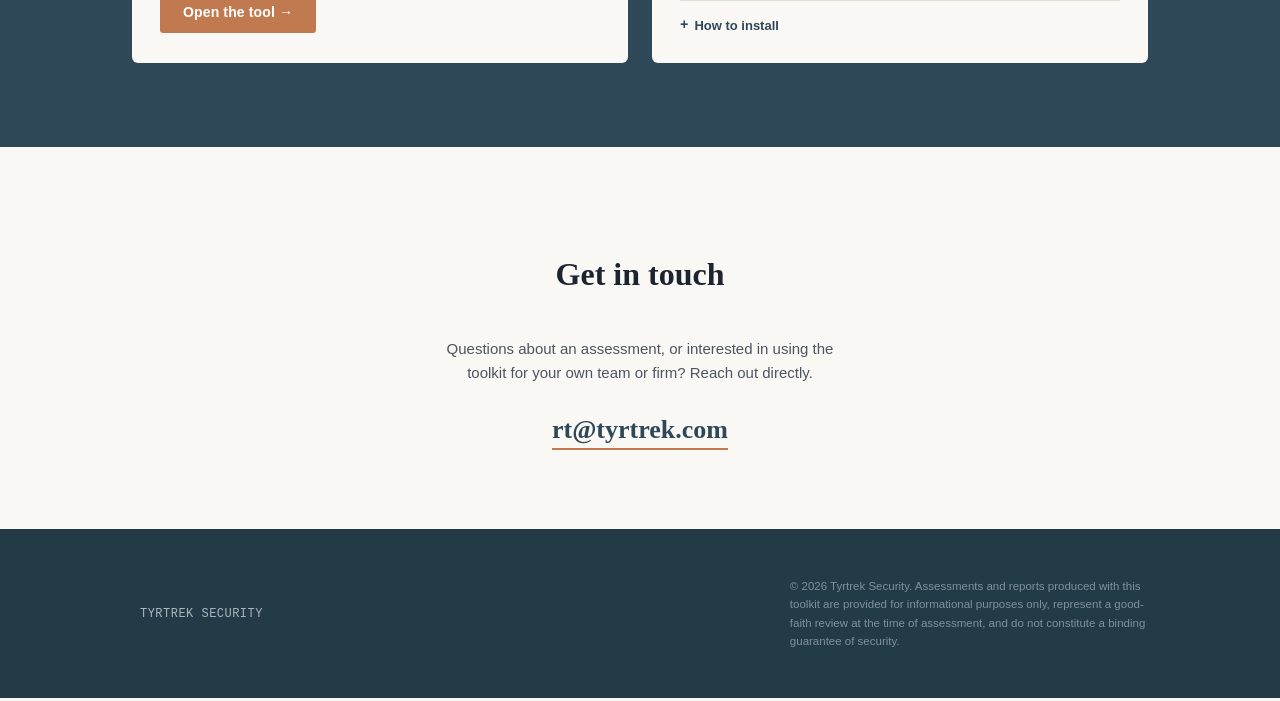
==== commit 89ea50cd: "Create index.html" ====
--- a/index.html
+++ b/index.html
@@ -2,22 +2,22 @@
 <html lang="en">
 <head>
 <meta charset="UTF-8">
-<meta name="viewport" content="width=device-width, initial-scale=1.0, viewport-fit=cover">
-<title>Vulnerability Assessment Report Generator</title>
-
-<!-- PWA: installability -->
-<link rel="manifest" href="manifest.json">
+<meta name="viewport" content="width=device-width, initial-scale=1.0">
+<title>Tyrtrek Security — Physical Security Vulnerability Assessments</title>
+<meta name="description" content="Tyrtrek Security conducts physical security vulnerability assessments grounded in ESRM and CPTED practice, and provides a self-service assessment toolkit for facilities, contractors, and assessment firms.">
+
+<link rel="icon" type="image/png" sizes="32x32" href="assets/favicon-32.png">
+<link rel="icon" type="image/png" sizes="16x16" href="assets/favicon-16.png">
+<link rel="apple-touch-icon" href="assets/apple-touch-icon.png">
 <meta name="theme-color" content="#2f4858">
-<meta name="background-color" content="#e9e4d8">
-<link rel="icon" type="image/png" sizes="192x192" href="icon-192.png">
-<link rel="icon" type="image/png" sizes="512x512" href="icon-512.png">
-
-<!-- iOS home-screen behavior (Safari doesn't read manifest.json for these) -->
-<link rel="apple-touch-icon" href="apple-touch-icon.png">
-<meta name="apple-mobile-web-app-capable" content="yes">
-<meta name="apple-mobile-web-app-status-bar-style" content="black-translucent">
-<meta name="apple-mobile-web-app-title" content="VA Report">
-<meta name="mobile-web-app-capable" content="yes">
+
+<meta property="og:title" content="Tyrtrek Security — Physical Security Vulnerability Assessments">
+<meta property="og:description" content="Vulnerability assessments grounded in ESRM and CPTED practice, plus a self-service assessment toolkit — in your browser or installed as an app.">
+<meta property="og:type" content="website">
+<meta property="og:image" content="assets/og-image.jpg">
+<meta property="og:url" content="https://tyrtrek.com/">
+<meta name="twitter:card" content="summary_large_image">
+
 <style>
   :root{
     --ink:#1c2430;
@@ -26,1745 +26,351 @@
     --paper-line:#e4ded2;
     --folder:#2f4858;
     --folder-dark:#233a47;
-    --tab-active:#c17a4f;
-    --accent:#8a5a3b;
-    --low:#5b7f5e;
-    --medium:#b98a35;
-    --high:#b95c38;
-    --critical:#a13c3c;
-    --border:#d8d2c4;
+    --accent:#c17a4f;
+    --accent-deep:#8a5a3b;
     --serif:'Iowan Old Style','Palatino Linotype',Palatino,Georgia,serif;
     --sans:-apple-system,BlinkMacSystemFont,'Segoe UI',Roboto,Helvetica,Arial,sans-serif;
     --mono:'SF Mono',Consolas,Monaco,monospace;
   }
   *{box-sizing:border-box;}
+  html{scroll-behavior:smooth;}
   body{
     margin:0;
     font-family:var(--sans);
     color:var(--ink);
-    background:#e9e4d8;
+    background:var(--paper);
     -webkit-font-smoothing:antialiased;
   }
-  /* ---------- APP SHELL ---------- */
-  .app{
-    display:flex;
-    min-height:100vh;
-  }
-  .rail{
-    width:230px;
-    flex-shrink:0;
-    background:var(--folder);
-    color:#dfe6ea;
-    padding:28px 0 20px;
-    display:flex;
-    flex-direction:column;
-    position:sticky;
-    top:0;
-    height:100vh;
-    overflow-y:auto;
-  }
-  .rail-brand{
-    padding:0 20px 22px;
-    border-bottom:1px solid rgba(255,255,255,.12);
-    margin-bottom:8px;
-  }
-  .rail-brand .eyebrow{
-    font-size:10px;
-    letter-spacing:.14em;
-    text-transform:uppercase;
-    color:#9fb4bf;
-    margin-bottom:4px;
-  }
-  .rail-brand h1{
-    font-family:var(--serif);
-    font-size:18px;
-    font-weight:600;
-    margin:0;
-    line-height:1.25;
-    color:#fff;
-  }
-  .tab{
-    position:relative;
-    display:flex;
-    align-items:center;
-    gap:10px;
-    padding:11px 20px 11px 24px;
-    font-size:13.5px;
-    color:#c7d2d8;
-    cursor:pointer;
-    border-left:3px solid transparent;
-    transition:background .15s, color .15s;
-  }
-  .tab .num{
-    font-family:var(--mono);
-    font-size:10px;
-    color:#7d95a1;
-    width:16px;
-  }
-  .tab:hover{ background:rgba(255,255,255,.05); color:#fff; }
-  .tab.active{
-    background:var(--folder-dark);
-    color:#fff;
-    border-left-color:var(--tab-active);
-  }
-  .tab.active .num{ color:var(--tab-active); }
-  .rail-footer{
-    margin-top:auto;
-    padding:16px 20px 0;
-  }
+  img{max-width:100%; display:block;}
+  a{color:inherit;}
+  .wrap{max-width:1080px; margin:0 auto; padding:0 32px;}
+
+  /* ---------- SKIP LINK ---------- */
+  .skip-link{
+    position:absolute; left:-9999px; top:0; background:var(--folder); color:#fff;
+    padding:10px 16px; z-index:100; border-radius:0 0 4px 0;
+  }
+  .skip-link:focus{ left:0; }
+
+  /* ---------- TOP BAR ---------- */
+  .topbar{
+    position:sticky; top:0; z-index:20;
+    background:rgba(250,248,244,.92);
+    backdrop-filter:blur(6px);
+    border-bottom:1px solid var(--paper-line);
+  }
+  .topbar-inner{
+    display:flex; align-items:center; justify-content:space-between;
+    padding:14px 32px;
+    max-width:1080px; margin:0 auto;
+  }
+  .brand-mark{ display:flex; align-items:center; gap:10px; text-decoration:none; }
+  .brand-mark img{ height:30px; width:auto; }
+  .brand-mark .wordmark{ font-family:var(--serif); font-size:19px; font-weight:600; color:var(--ink); letter-spacing:.01em; }
+  .brand-mark .wordmark span{ color:var(--accent); font-family:var(--sans); font-weight:700; font-size:11px; letter-spacing:.14em; display:block; margin-top:1px; }
+  .topbar nav{ display:flex; align-items:center; gap:28px; }
+  .topbar nav a{
+    font-size:13.5px; font-weight:600; text-decoration:none; color:var(--ink-soft);
+    letter-spacing:.01em;
+  }
+  .topbar nav a:hover{ color:var(--ink); }
+  .topbar .btn{ margin-left:6px; }
+
+  /* ---------- BUTTONS ---------- */
   .btn{
-    display:inline-flex;
-    align-items:center;
-    justify-content:center;
-    gap:8px;
-    border:1px solid transparent;
-    border-radius:3px;
-    padding:10px 16px;
-    font-size:13px;
-    font-weight:600;
-    cursor:pointer;
-    font-family:var(--sans);
-    letter-spacing:.01em;
-  }
-  .btn-primary{ background:var(--tab-active); color:#fff; }
-  .btn-primary:hover{ background:#a8663d; }
-  .btn-ghost{ background:transparent; border-color:rgba(255,255,255,.3); color:#eef2f4; width:100%; }
-  .btn-ghost:hover{ background:rgba(255,255,255,.08); }
-  .btn-outline{ background:#fff; border-color:var(--border); color:var(--ink); }
-  .btn-outline:hover{ background:#f4f1ea; }
-  .btn-small{ padding:6px 10px; font-size:12px; }
-  .btn-danger{ color:var(--critical); background:transparent; border-color:transparent; }
-
-  /* ---------- MAIN / FORM ---------- */
-  .main{ flex:1; padding:44px 56px 90px; max-width:900px; }
-  .panel{ display:none; }
-  .panel.active{ display:block; animation:fade .2s ease; }
-  @keyframes fade{ from{opacity:0; transform:translateY(4px);} to{opacity:1; transform:none;} }
-
-  .panel-head{ margin-bottom:28px; border-bottom:1px solid var(--border); padding-bottom:16px; }
-  .panel-head .eyebrow{ font-size:11px; letter-spacing:.14em; text-transform:uppercase; color:var(--accent); font-weight:700; margin-bottom:6px; }
-  .panel-head h2{ font-family:var(--serif); font-size:28px; margin:0 0 6px; }
-  .panel-head p{ margin:0; color:var(--ink-soft); font-size:14px; max-width:60ch; line-height:1.5; }
-
-  label{ display:block; font-size:12.5px; font-weight:700; color:var(--ink); margin:18px 0 6px; }
-  label .hint{ font-weight:400; color:var(--ink-soft); font-size:11.5px; display:block; margin-top:2px; }
-  input[type=text], input[type=date], textarea, select{
-    width:100%;
-    font-family:var(--sans);
-    font-size:14px;
-    padding:10px 12px;
-    border:1px solid var(--border);
-    border-radius:3px;
-    background:#fff;
-    color:var(--ink);
-  }
-  textarea{ resize:vertical; min-height:90px; line-height:1.55; }
-  input:focus, textarea:focus, select:focus{ outline:2px solid var(--accent); outline-offset:1px; }
-  .row{ display:flex; gap:16px; }
-  .row > div{ flex:1; }
-
-  .field-group{ background:#fff; border:1px solid var(--border); border-radius:5px; padding:18px 20px 22px; margin-bottom:16px; }
-
-  /* photo uploader */
-  .photo-drop{
-    border:1.5px dashed var(--border);
-    border-radius:5px;
-    padding:16px;
+    display:inline-flex; align-items:center; gap:8px;
+    font-family:var(--sans); font-size:14px; font-weight:700;
+    padding:12px 22px; border-radius:3px; text-decoration:none;
+    letter-spacing:.01em; border:1.5px solid transparent; cursor:pointer;
+    transition:background .15s, color .15s, border-color .15s, transform .1s;
+  }
+  .btn:active{ transform:translateY(1px); }
+  .btn-primary{ background:var(--accent); color:#fff; }
+  .btn-primary:hover{ background:var(--accent-deep); }
+  .btn-outline{ background:transparent; border-color:var(--folder); color:var(--folder); }
+  .btn-outline:hover{ background:var(--folder); color:#fff; }
+  .btn-outline-light{ background:transparent; border-color:rgba(250,248,244,.5); color:var(--paper); }
+  .btn-outline-light:hover{ background:rgba(250,248,244,.12); border-color:var(--paper); }
+  .btn-small{ padding:9px 16px; font-size:12.5px; }
+
+  /* ---------- HERO ---------- */
+  .hero{
+    position:relative; overflow:hidden;
+    padding:96px 32px 88px;
     text-align:center;
-    font-size:12.5px;
-    color:var(--ink-soft);
-    cursor:pointer;
-    background:#fcfaf6;
-  }
-  .photo-drop:hover{ border-color:var(--accent); color:var(--accent); }
-  .photo-grid{ display:flex; flex-wrap:wrap; gap:14px; margin-top:14px; }
-  .photo-card{ width:300px; }
-  .photo-card img{ width:300px; height:210px; object-fit:cover; border-radius:3px; border:1px solid var(--border); display:block; }
-  .photo-card input{ margin-top:6px; font-size:11.5px; padding:6px 8px; }
-  .photo-card .remove{ font-size:11px; color:var(--critical); background:none; border:none; cursor:pointer; margin-top:4px; padding:0; }
-
-  /* category cards */
-  .cat-card{ background:#fff; border:1px solid var(--border); border-radius:5px; margin-bottom:14px; overflow:hidden; }
-  .cat-card-head{ display:flex; align-items:center; gap:12px; padding:14px 18px; background:#f6f3ec; cursor:pointer; }
-  .cat-card-head input[type=checkbox]{ width:17px; height:17px; accent-color:var(--accent); }
-  .cat-card-head .cat-name{ font-weight:700; font-size:14.5px; flex:1; font-family:var(--serif); }
-  .cat-card-head .chev{ font-size:11px; color:var(--ink-soft); transition:transform .15s; }
-  .cat-card.no-report .cat-card-head{ background:#efece3; }
-  .cat-card.no-report .cat-name{ color:var(--ink-soft); }
-  .status-select{ width:auto; font-size:12px; padding:5px 8px; }
-  .cat-card.open .chev{ transform:rotate(90deg); }
-  .cat-card-body{ display:none; padding:16px 20px 20px; }
-  .cat-card.open .cat-card-body{ display:block; }
-  .vuln-card{ background:#fbfaf6; border:1px solid var(--paper-line); border-radius:4px; padding:14px 16px 18px; margin-bottom:14px; }
-  .vuln-card-top{ display:flex; align-items:center; gap:10px; }
-  .vuln-index{ font-family:var(--mono); font-size:11px; color:var(--ink-soft); text-transform:uppercase; letter-spacing:.05em; flex:1; }
-  .vuln-card-top .priority-select{ min-width:150px; }
-  .member-card{ background:#fbfaf6; border:1px solid var(--paper-line); border-radius:4px; padding:14px 16px 18px; margin-bottom:12px; }
-  .member-card-top{ display:flex; align-items:center; gap:10px; margin-bottom:8px; }
-  .member-card-top .member-index{ font-family:var(--mono); font-size:11px; color:var(--ink-soft); flex:1; text-transform:uppercase; letter-spacing:.05em; }
-  .member-photo-thumb{ width:64px; height:64px; object-fit:cover; border-radius:50%; border:1px solid var(--border); display:block; }
-  .priority-select{ width:auto; display:inline-block; min-width:170px; }
-  .cat-remove{ font-size:11px; color:var(--critical); background:none; border:none; cursor:pointer; }
-  .add-cat-row{ display:flex; gap:10px; margin-top:6px; }
-  .add-cat-row input{ flex:1; }
-
-  .conclusion-table{ width:100%; border-collapse:collapse; margin-top:16px; font-size:13px; }
-  .conclusion-table th, .conclusion-table td{ border:1px solid var(--border); padding:8px 10px; text-align:left; }
-  .conclusion-table th{ background:#f6f3ec; font-size:11px; text-transform:uppercase; letter-spacing:.05em; }
-  .pill{ display:inline-block; padding:2px 9px; border-radius:20px; font-size:11px; font-weight:700; color:#fff; }
-  .pill.low{ background:var(--low); } .pill.medium{ background:var(--medium); }
-  .pill.high{ background:var(--high); } .pill.critical{ background:var(--critical); }
-  .pill.unrated{ background:#9aa1a8; }
-
-  .nav-buttons{ display:flex; justify-content:space-between; margin-top:36px; padding-top:20px; border-top:1px solid var(--border); }
-
-  /* ---------- REPORT / PRINT VIEW ---------- */
-  #reportView{ display:none; background:#d9d3c4; min-height:100vh; padding:40px 0 80px; }
-  #reportView.active{ display:block; }
-  .toolbar{
-    position:sticky; top:0; z-index:20;
-    background:var(--folder-dark); color:#fff;
-    padding:12px 30px; display:flex; align-items:center; justify-content:space-between;
-    margin-bottom:30px;
-  }
-  .toolbar .toolbar-title{ font-family:var(--serif); font-size:14px; }
-  .toolbar-actions{ display:flex; gap:10px; }
-  .sheet{
-    width:816px; min-height:1056px; margin:0 auto 26px; background:var(--paper);
-    box-shadow:0 6px 24px rgba(0,0,0,.18);
-    padding:70px 72px; position:relative;
-  }
-  .sheet.cover{ display:flex; flex-direction:column; justify-content:space-between; }
-  .cover .logo-slot{ width:120px; height:120px; border-radius:4px; display:flex; align-items:center; justify-content:center; overflow:hidden; margin-bottom:26px; }
-  .cover .logo-slot.empty{ border:1px dashed var(--border); }
-  .cover .logo-slot img{ width:100%; height:100%; object-fit:contain; }
-  .cover .team-line{ font-size:12.5px; color:var(--ink-soft); }
-  .cover .kicker{ font-size:11px; letter-spacing:.18em; text-transform:uppercase; color:var(--accent); font-weight:700; margin-bottom:14px; }
-  .cover h1{
-    font-family:var(--title-font-family, var(--serif)); font-size:var(--title-font-size, 42px);
-    font-weight:var(--title-font-weight, 400); font-style:var(--title-font-style, normal);
-    text-decoration:var(--title-text-decoration, none); line-height:1.08; margin:0 0 10px;
-  }
-  .cover h2{
-    font-family:var(--title-font-family, var(--serif)); font-size:calc(var(--title-font-size, 42px) * 0.52);
-    font-weight:var(--title-font-weight, 400); font-style:var(--title-font-style, normal);
-    text-decoration:var(--title-text-decoration, none); color:var(--ink-soft); margin:0 0 40px;
-  }
-  .cover-meta{ display:grid; grid-template-columns:1fr 1fr; gap:14px 30px; border-top:1px solid var(--paper-line); padding-top:22px; font-size:12.5px; }
-  .cover-meta .k{ text-transform:uppercase; letter-spacing:.08em; color:var(--ink-soft); font-size:10px; margin-bottom:3px; }
-  .cover-meta .v{ font-size:14px; }
-  .conf-strip{ margin-top:30px; padding:10px 14px; background:#f1ece0; border-left:3px solid var(--accent); font-size:11.5px; color:var(--ink-soft); }
-
-  .sheet h1.section-title{ font-family:var(--serif); font-size:26px; border-bottom:2px solid var(--ink); padding-bottom:10px; margin:0 0 22px; }
-  .sheet h2.sub-title{ font-family:var(--serif); font-size:17px; margin:26px 0 8px; color:var(--accent); }
-  .sheet p, .sheet li, .sheet .body-block, .sheet td{
-    font-family:var(--report-font-family, var(--sans)); font-size:var(--report-font-size, 13.5px);
-    font-weight:var(--report-font-weight, 400); font-style:var(--report-font-style, normal);
-    text-decoration:var(--report-text-decoration, none); line-height:1.7; color:#2a2f36;
-  }
-  .sheet .body-block{ white-space:pre-wrap; }
-  .toc-line{ display:flex; align-items:baseline; gap:8px; font-size:13.5px; margin:9px 0; }
-  .toc-line .dots{ flex:1; border-bottom:1px dotted #a39c8a; height:1px; margin-bottom:4px; }
-  .disclaimer-box{ border:1px solid var(--ink); padding:24px; font-size:12.5px; line-height:1.7; background:#fff; }
-  .disclaimer-box h1{ font-family:var(--serif); font-size:20px; margin-top:0; }
-
-  .report-photo-grid{ display:flex; flex-wrap:wrap; gap:20px; margin:14px 0 4px; align-items:flex-start; }
-  .report-photo-grid figure{ margin:0; max-width:100%; }
-  .photo-resize-wrap{
-    width:440px; height:300px; overflow:hidden; display:block;
-    min-width:150px; min-height:100px; max-width:650px; max-height:520px;
-    border:1px solid var(--paper-line);
-  }
-  .photo-resize-wrap img{ width:100%; height:100%; object-fit:cover; display:block; pointer-events:none; }
-  .report-photo-grid figcaption{
-    font-size:12.5px; font-weight:600; font-style:normal; color:var(--ink);
-    margin-top:8px; padding-left:8px; border-left:3px solid var(--accent); line-height:1.4;
-  }
-  .resize-hint{ font-size:11px; color:var(--ink-soft); margin:8px 0 0; font-style:italic; }
-  @media print{
-    .photo-resize-wrap{ resize:none !important; cursor:default; overflow:visible; }
-    .resize-hint{ display:none !important; }
-    .resize-handle{ display:none !important; }
-    .menu-toggle, .rail-scrim{ display:none !important; }
-  }
-
-  .finding-block{ break-inside:avoid; margin-bottom:26px; padding-bottom:20px; border-bottom:1px solid var(--paper-line); }
-  .finding-block:last-child{ border-bottom:none; }
-  .finding-block h3{ font-family:var(--serif); font-size:18px; margin:0 0 4px; }
-  .finding-block .label{ font-size:10.5px; text-transform:uppercase; letter-spacing:.08em; color:var(--accent); font-weight:700; margin:14px 0 4px; }
-
-  .page-break{ break-before:page; }
-  .empty-note{ font-size:12.5px; color:var(--ink-soft); font-style:italic; }
-
-  /* ---- Signature block ---- */
-  .sig-tabs{ display:flex; gap:8px; margin:6px 0 12px; }
-  .sig-tab{
-    font-family:var(--sans); font-size:12.5px; font-weight:600; padding:8px 14px;
-    border:1px solid var(--border); background:#fff; color:var(--ink-soft); border-radius:3px; cursor:pointer;
-  }
-  .sig-tab.active{ background:var(--folder); color:#fff; border-color:var(--folder); }
-  .sig-typed-input{ margin-bottom:10px; }
-  .sig-typed-preview{
-    font-family:'Snell Roundhand','Brush Script MT','Segoe Script',cursive;
-    font-size:38px; color:var(--ink); border-bottom:1.5px solid var(--ink); padding:6px 10px 12px;
-    min-height:56px; max-width:420px;
-  }
-  .sig-typed-preview.locked{ border-bottom:none; margin-bottom:0; padding-left:0; }
-  .sig-canvas-wrap{ display:inline-block; border:1.5px solid var(--border); border-radius:4px; background:#fff; }
-  .sig-canvas-wrap canvas{ display:block; cursor:crosshair; }
-  .sig-locked{ border:1.5px solid var(--ink); border-radius:5px; padding:22px 26px; background:#fff; max-width:480px; }
-  @media print{
-    .sig-tabs, #sigTypeWrap input, .sig-canvas-wrap, #signatureArea .btn{ display:none !important; }
-    .no-print{ display:none !important; }
-  }
-
-  @media print{
-    body{ background:#fff; }
-    .rail, .toolbar, .app{ display:none !important; }
-    #reportView{ display:block !important; padding:0; background:#fff; }
-    .sheet{ box-shadow:none; width:auto; min-height:0; margin:0; padding:0.6in 0.75in; }
-    .page-break{ break-before:page; }
-    a{ color:inherit; text-decoration:none; }
-  }
-
-  /* ---------- CUSTOM RESIZE HANDLE (touch + mouse) ----------
-     Native CSS `resize` (used above) has no touch equivalent on
-     phones/tablets, so photos there get this explicit drag handle
-     instead. Both mechanisms coexist: desktop mice keep the native
-     corner resize, and this handle drives resizing wherever the CSS
-     one can't be grabbed with a finger. */
-  .photo-resize-wrap{ position:relative; }
-  .resize-handle{
-    position:absolute; right:0; bottom:0; width:26px; height:26px;
-    touch-action:none; cursor:nwse-resize;
-    background:linear-gradient(135deg, transparent 50%, rgba(28,36,48,.55) 50%);
-    border-bottom-right-radius:2px;
-  }
-  .resize-handle::after{
-    content:''; position:absolute; right:5px; bottom:5px; width:8px; height:8px;
-    border-right:2px solid #fff; border-bottom:2px solid #fff; opacity:.85;
-  }
-
-  /* ---------- MOBILE LAYOUT ---------- */
-  .menu-toggle{
-    display:none;
-    align-items:center; justify-content:center;
-    width:40px; height:40px; border-radius:6px;
-    background:var(--folder-dark); border:1px solid rgba(255,255,255,.18);
-    color:#fff; font-size:18px; cursor:pointer; flex-shrink:0;
-  }
-  .rail-scrim{
-    display:none; position:fixed; inset:0; background:rgba(20,26,33,.45);
-    z-index:39;
-  }
-  .mobile-topbar{ display:none; }
-
-  @media (max-width: 820px){
-    .app{ flex-direction:column; }
-    .mobile-topbar{
-      display:flex; align-items:center; gap:12px;
-      background:var(--folder); color:#fff; padding:12px 16px;
-      position:sticky; top:0; z-index:20;
-      padding-top:calc(12px + env(safe-area-inset-top));
-    }
-    .mobile-topbar h1{ font-family:var(--serif); font-size:16px; margin:0; font-weight:600; }
-    .menu-toggle{ display:inline-flex; }
-    .rail{
-      position:fixed; top:0; left:0; bottom:0; z-index:40;
-      width:82vw; max-width:300px; height:100vh;
-      transform:translateX(-100%);
-      transition:transform .22s ease;
-      padding-top:calc(28px + env(safe-area-inset-top));
-      box-shadow:2px 0 18px rgba(0,0,0,.25);
-    }
-    .rail.open{ transform:translateX(0); }
-    .rail-scrim.open{ display:block; }
-    .main{ padding:20px 16px 100px; max-width:100%; }
-    .panel-head h2{ font-size:22px; }
-    .toolbar{ flex-wrap:wrap; gap:8px; }
-    .photo-resize-wrap{ width:100%; max-width:100%; height:220px; }
-    input, select, textarea, button{ font-size:16px; } /* prevents iOS auto-zoom on focus */
+  }
+  .hero-motif{
+    position:absolute; top:50%; left:50%; transform:translate(-50%,-46%);
+    width:900px; height:900px; pointer-events:none; z-index:0;
+    opacity:.5;
+  }
+  .hero-inner{ position:relative; z-index:1; max-width:720px; margin:0 auto; }
+  .hero .eyebrow{
+    font-family:var(--mono); font-size:11.5px; letter-spacing:.22em; text-transform:uppercase;
+    color:var(--accent-deep); font-weight:700; margin-bottom:22px;
+  }
+  .hero h1{
+    font-family:var(--serif); font-size:47px; line-height:1.14; font-weight:600;
+    margin:0 0 22px; color:var(--ink);
+    letter-spacing:-.01em;
+  }
+  .hero h1 em{ font-style:italic; color:var(--accent-deep); }
+  .hero p.lede{
+    font-size:17px; line-height:1.6; color:var(--ink-soft); margin:0 auto 38px;
+    max-width:58ch;
+  }
+  .hero-ctas{ display:flex; gap:14px; justify-content:center; flex-wrap:wrap; }
+
+  /* ---------- SECTION SHELL ---------- */
+  section{ padding:84px 0; }
+  .section-head{ max-width:640px; margin:0 0 44px; }
+  .section-head.center{ margin-left:auto; margin-right:auto; text-align:center; }
+  .eyebrow{
+    font-family:var(--mono); font-size:11px; letter-spacing:.2em; text-transform:uppercase;
+    color:var(--accent); font-weight:700; margin-bottom:12px;
+  }
+  h2{ font-family:var(--serif); font-size:32px; line-height:1.2; margin:0 0 14px; font-weight:600; }
+  .section-head p{ font-size:15.5px; line-height:1.65; color:var(--ink-soft); margin:0; }
+
+  /* ---------- APPROACH ---------- */
+  .approach-grid{ display:grid; grid-template-columns:1.1fr .9fr; gap:56px; align-items:start; }
+  .approach-body p{ font-size:15.5px; line-height:1.75; color:var(--ink-soft); margin:0 0 16px; }
+  .approach-body p:last-child{ margin-bottom:0; }
+  .approach-body strong{ color:var(--ink); font-weight:700; }
+
+  .scope-panel{
+    background:#fff; border:1px solid var(--paper-line); border-radius:6px;
+    padding:26px 26px 22px;
+  }
+  .scope-panel .panel-label{
+    font-family:var(--mono); font-size:10.5px; letter-spacing:.14em; text-transform:uppercase;
+    color:var(--ink-soft); margin-bottom:16px; display:flex; align-items:center; justify-content:space-between;
+  }
+  .scope-panel .panel-label b{ color:var(--ink); font-family:var(--sans); font-weight:700; letter-spacing:0; font-size:12px; }
+  .scope-list{ list-style:none; margin:0; padding:0; columns:2; column-gap:18px; }
+  .scope-list li{
+    font-size:13.5px; color:var(--ink); padding:7px 0; border-bottom:1px solid var(--paper-line);
+    break-inside:avoid; display:flex; align-items:baseline; gap:8px;
+  }
+  .scope-list li::before{
+    content:''; width:5px; height:5px; border-radius:50%; background:var(--accent);
+    flex-shrink:0; margin-bottom:1px;
+  }
+  .scope-note{ font-size:12px; color:var(--ink-soft); margin-top:16px; font-style:italic; line-height:1.5; }
+
+  /* ---------- ACCESS (teal band) ---------- */
+  .access{ background:var(--folder); color:var(--paper); }
+  .access .eyebrow{ color:#e6a878; }
+  .access h2{ color:#fff; }
+  .access .section-head p{ color:#c6d3d8; }
+
+  .access-grid{ display:grid; grid-template-columns:1fr 1fr; gap:24px; }
+  .access-card{
+    background:var(--paper); color:var(--ink);
+    border-radius:6px; padding:30px 28px;
+    display:flex; flex-direction:column;
+  }
+  .access-card .tag{
+    font-family:var(--mono); font-size:10.5px; letter-spacing:.14em; text-transform:uppercase;
+    color:var(--accent-deep); font-weight:700; margin-bottom:14px;
+  }
+  .access-card h3{ font-family:var(--serif); font-size:22px; margin:0 0 10px; font-weight:600; }
+  .access-card p{ font-size:14px; line-height:1.6; color:var(--ink-soft); margin:0 0 22px; flex-grow:1; }
+  .access-card .btn{ align-self:flex-start; }
+
+  details.install-steps{ margin-top:18px; border-top:1px solid var(--paper-line); padding-top:16px; }
+  details.install-steps summary{
+    font-size:13px; font-weight:700; color:var(--folder); cursor:pointer; list-style:none;
+    display:flex; align-items:center; gap:6px;
+  }
+  details.install-steps summary::-webkit-details-marker{ display:none; }
+  details.install-steps summary::before{ content:'+'; font-family:var(--mono); font-size:14px; }
+  details.install-steps[open] summary::before{ content:'–'; }
+  details.install-steps ol{ margin:14px 0 0; padding-left:18px; font-size:13px; line-height:1.6; color:var(--ink-soft); }
+  details.install-steps li{ margin-bottom:8px; }
+  details.install-steps li:last-child{ margin-bottom:0; }
+  details.install-steps li b{ color:var(--ink); }
+
+  /* ---------- CONTACT ---------- */
+  .contact{ text-align:center; }
+  .contact-mark{ width:52px; margin:0 auto 24px; opacity:.9; }
+  .contact h2{ margin-bottom:14px; }
+  .contact p{ font-size:15px; color:var(--ink-soft); max-width:48ch; margin:0 auto 30px; line-height:1.6; }
+  .contact-email{
+    font-family:var(--serif); font-size:26px; font-weight:600; color:var(--folder);
+    text-decoration:none; border-bottom:2px solid var(--accent); padding-bottom:4px;
+  }
+  .contact-email:hover{ color:var(--accent-deep); }
+
+  /* ---------- FOOTER ---------- */
+  footer{ background:var(--folder-dark); color:#a9b7bd; padding:36px 0; }
+  .footer-inner{
+    display:flex; justify-content:space-between; align-items:center; flex-wrap:wrap; gap:16px;
+  }
+  .footer-brand{ display:flex; align-items:center; gap:8px; font-family:var(--mono); font-size:12px; letter-spacing:.04em; }
+  .footer-brand img{ height:16px; width:auto; opacity:.85; }
+  footer .disclaimer{ font-size:11.5px; line-height:1.6; color:#7f929a; max-width:56ch; }
+
+  /* ---------- RESPONSIVE ---------- */
+  @media (max-width: 760px){
+    .wrap, .topbar-inner{ padding-left:20px; padding-right:20px; }
+    .topbar nav{ gap:16px; }
+    .topbar nav a:not(.btn){ display:none; }
+    .hero{ padding:64px 20px 60px; }
+    .hero h1{ font-size:32px; }
+    .hero p.lede{ font-size:15.5px; }
+    section{ padding:56px 0; }
+    .approach-grid{ grid-template-columns:1fr; gap:36px; }
+    .access-grid{ grid-template-columns:1fr; }
+    .scope-list{ columns:1; }
+    .footer-inner{ flex-direction:column; align-items:flex-start; text-align:left; }
+    .hero-motif{ width:620px; height:620px; opacity:.35; }
+  }
+
+  /* ---------- REDUCED MOTION ---------- */
+  @media (prefers-reduced-motion: reduce){
+    html{ scroll-behavior:auto; }
+  }
+
+  /* ---------- FOCUS ---------- */
+  a:focus-visible, button:focus-visible, summary:focus-visible{
+    outline:2px solid var(--accent); outline-offset:2px;
   }
 </style>
 </head>
 <body>
 
-<div class="mobile-topbar">
-  <button class="menu-toggle" id="menuToggle" aria-label="Open step navigation" aria-expanded="false">☰</button>
-  <h1>VA Report Builder</h1>
+<a href="#main" class="skip-link">Skip to content</a>
+
+<div class="topbar">
+  <div class="topbar-inner">
+    <a href="#top" class="brand-mark">
+      <img src="assets/logo-icon.png" alt="" width="30" height="31">
+      <span class="wordmark">Tyrtrek<span>SECURITY</span></span>
+    </a>
+    <nav>
+      <a href="#approach">Approach</a>
+      <a href="#access">Access</a>
+      <a href="#contact">Contact</a>
+      <a href="app/" class="btn btn-outline btn-small">Open the tool</a>
+    </nav>
+  </div>
 </div>
-<div class="rail-scrim" id="railScrim"></div>
-
-<div class="app" id="appShell">
-  <nav class="rail" id="mainRail">
-    <div class="rail-brand">
-      <div class="eyebrow">Workflow Tool</div>
-      <h1>Vulnerability Assessment Report Builder</h1>
-    </div>
-    <div class="tab active" data-panel="team"><span class="num">01</span>Assessment Team</div>
-    <div class="tab" data-panel="facility"><span class="num">02</span>Facility &amp; Area Study</div>
-    <div class="tab" data-panel="disclaimer"><span class="num">03</span>Disclaimer</div>
-    <div class="tab" data-panel="intro"><span class="num">04</span>Introduction</div>
-    <div class="tab" data-panel="categories"><span class="num">05</span>Assessment Categories</div>
-    <div class="tab" data-panel="other"><span class="num">06</span>Other Recommendations</div>
-    <div class="tab" data-panel="conclusion"><span class="num">07</span>Conclusion</div>
-    <div class="tab" data-panel="appendix"><span class="num">08</span>Appendices</div>
-    <div class="tab" data-panel="design"><span class="num">09</span>Design &amp; Typography</div>
-    <div class="tab" data-panel="save"><span class="num">10</span>Save &amp; Resume</div>
-    <div class="rail-footer">
-      <button class="btn btn-ghost" onclick="document.getElementById('loadInput').click()">↥ Load Progress</button>
-      <input type="file" id="loadInput" accept="application/json" style="display:none" onchange="loadProgress(event)">
-      <button class="btn btn-ghost" style="margin-top:8px" onclick="saveProgress()">↧ Save Progress</button>
-      <button class="btn btn-primary" style="width:100%; margin-top:14px" onclick="generateReport()">Generate Report →</button>
-    </div>
-  </nav>
-
-  <main class="main">
-
-    <!-- 01 TEAM -->
-    <section class="panel active" id="panel-team">
-      <div class="panel-head">
-        <div class="eyebrow">Step 01</div>
-        <h2>Assessment Team &amp; Branding</h2>
-        <p>This information populates the cover page. Used by in-house staff, independent contractors, or a professional assessment firm — enter whichever identity applies.</p>
-      </div>
-      <div class="field-group">
-        <label>Assessment Team / Company Name</label>
-        <input type="text" id="teamName" placeholder="e.g. Meridian Security Consulting">
-        <div class="row">
-          <div>
-            <label>Website</label>
-            <input type="text" id="teamWebsite" placeholder="www.example.com">
-          </div>
-          <div>
-            <label>License / Certification No. <span class="hint">(optional)</span></label>
-            <input type="text" id="teamLicense" placeholder="e.g. PSA License #12345">
-          </div>
+
+<main id="main">
+
+  <section class="hero" id="top">
+    <svg class="hero-motif" viewBox="0 0 400 400" xmlns="http://www.w3.org/2000/svg" aria-hidden="true">
+      <circle cx="200" cy="200" r="150" fill="none" stroke="#c17a4f" stroke-width="1" stroke-dasharray="3 6" opacity="0.35"/>
+      <circle cx="200" cy="200" r="108" fill="none" stroke="#2f4858" stroke-width="0.75" opacity="0.22"/>
+      <line x1="200" y1="20" x2="200" y2="380" stroke="#2f4858" stroke-width="0.75" opacity="0.18"/>
+      <line x1="20" y1="200" x2="380" y2="200" stroke="#2f4858" stroke-width="0.75" opacity="0.18"/>
+      <line x1="63" y1="63" x2="337" y2="337" stroke="#2f4858" stroke-width="0.5" opacity="0.12"/>
+      <line x1="337" y1="63" x2="63" y2="337" stroke="#2f4858" stroke-width="0.5" opacity="0.12"/>
+      <path d="M200 130 L212 188 L270 200 L212 212 L200 270 L188 212 L130 200 L188 188 Z" fill="#c17a4f" opacity="0.16"/>
+    </svg>
+    <div class="hero-inner">
+      <div class="eyebrow">Physical Security &amp; Vulnerability Assessments</div>
+      <h1>Know where your facility is exposed — <em>before</em> someone else finds out.</h1>
+      <p class="lede">Tyrtrek Security assesses buildings, campuses, and critical infrastructure using ESRM and CPTED practice, and turns what we find into a clear, actionable report — not a stack of jargon.</p>
+      <div class="hero-ctas">
+        <a href="app/" class="btn btn-primary">Open the Assessment Tool</a>
+        <a href="#access" class="btn btn-outline">Get it as an app</a>
+      </div>
+    </div>
+  </section>
+
+  <section id="approach">
+    <div class="wrap approach-grid">
+      <div>
+        <div class="section-head">
+          <div class="eyebrow">Our Approach</div>
+          <h2>A method, not a checklist.</h2>
         </div>
-        <label>Team Logo <span class="hint">Appears on the cover page</span></label>
-        <div class="photo-drop" onclick="document.getElementById('logoInput').click()">Click to upload logo (PNG/JPG)</div>
-        <input type="file" id="logoInput" accept="image/*" style="display:none" onchange="handleLogo(event)">
-        <div id="logoPreviewWrap" class="photo-grid"></div>
-      </div>
-
-      <div class="field-group">
-        <label style="margin-top:0">Assessment Team Members <span class="hint">These appear on the Signature page in the generated report</span></label>
-        <label>Contact Fields to Collect</label>
-        <div style="display:flex; flex-wrap:wrap; gap:20px; margin-top:4px;">
-          <label style="margin:0; font-weight:400; font-size:13.5px; display:flex; align-items:center; gap:8px;"><input type="checkbox" id="teamCfgEmail" checked onchange="updateTeamConfig()" style="width:16px;height:16px;"> Email</label>
-          <label style="margin:0; font-weight:400; font-size:13.5px; display:flex; align-items:center; gap:8px;"><input type="checkbox" id="teamCfgPhone" checked onchange="updateTeamConfig()" style="width:16px;height:16px;"> Phone</label>
-          <label style="margin:0; font-weight:400; font-size:13.5px; display:flex; align-items:center; gap:8px;"><input type="checkbox" id="teamCfgWebsite" onchange="updateTeamConfig()" style="width:16px;height:16px;"> Website</label>
-          <label style="margin:0; font-weight:400; font-size:13.5px; display:flex; align-items:center; gap:8px;"><input type="checkbox" id="teamCfgPhoto" onchange="updateTeamConfig()" style="width:16px;height:16px;"> Picture</label>
+        <div class="approach-body">
+          <p>Every assessment is grounded in <strong>Enterprise Security Risk Management (ESRM)</strong> and <strong>Crime Prevention Through Environmental Design (CPTED)</strong> — established practices for identifying where a facility is exposed and why, not just listing what's missing.</p>
+          <p>The result is a documented, professional report: what was observed, the risk it poses, and practical mitigation options — organized so that facility staff, ownership, and outside contractors can all act on it without a security background.</p>
+          <p>The same toolkit built to run these assessments is available below, for direct use by in-house staff, independent contractors, or other assessment firms.</p>
         </div>
-        <div id="teamMemberList" style="margin-top:16px;"></div>
-        <button class="btn btn-outline btn-small" style="margin-top:4px" onclick="addTeamMember()">+ Add Team Member</button>
-      </div>
-    </section>
-
-    <!-- 02 FACILITY -->
-    <section class="panel" id="panel-facility">
-      <div class="panel-head">
-        <div class="eyebrow">Step 02</div>
-        <h2>Facility Overview &amp; Area Study</h2>
-        <p>Identify the facility, residence, or infrastructure being assessed, add site photographs, and describe the surrounding area.</p>
-      </div>
-      <div class="field-group">
-        <label>Facility Name</label>
-        <input type="text" id="facName" placeholder="e.g. Riverside Distribution Center">
-        <label>Address</label>
-        <input type="text" id="facAddress" placeholder="Street, City, State, ZIP">
-        <div class="row">
-          <div><label>Facility Type</label><input type="text" id="facType" placeholder="e.g. Commercial warehouse, house of worship, private residence"></div>
-          <div><label>Report Date</label><input type="date" id="facDate"></div>
+      </div>
+      <div class="scope-panel">
+        <div class="panel-label"><b>Scope of Review</b><span>15 Categories</span></div>
+        <ul class="scope-list">
+          <li>Area &amp; Neighboring Risk</li>
+          <li>Perimeter</li>
+          <li>Doors</li>
+          <li>Windows</li>
+          <li>Parking</li>
+          <li>Landscaping</li>
+          <li>Lighting</li>
+          <li>Alarm Systems</li>
+          <li>Cameras</li>
+          <li>Critical Infrastructure</li>
+          <li>Protected / Controlled Areas</li>
+          <li>Deliveries</li>
+          <li>Guard Force</li>
+          <li>Emergency Plans</li>
+          <li>Screening Procedures</li>
+        </ul>
+        <p class="scope-note">Categories are scoped per facility — sections outside an engagement's scope are marked and documented, not silently dropped.</p>
+      </div>
+    </div>
+  </section>
+
+  <section id="access" class="access">
+    <div class="wrap">
+      <div class="section-head center">
+        <div class="eyebrow">Access the Toolkit</div>
+        <h2>Two ways in.</h2>
+        <p>The same vulnerability assessment report builder, however it fits your workflow.</p>
+      </div>
+      <div class="access-grid">
+        <div class="access-card">
+          <div class="tag">In the browser</div>
+          <h3>Use it right now</h3>
+          <p>No install, no account. Opens straight to the ten-step assessment builder — enter facility details, document findings by category, and generate the finished report.</p>
+          <a href="app/" class="btn btn-primary">Open the tool →</a>
         </div>
-        <div class="row">
-          <div><label>Report Author</label><input type="text" id="facAuthor" placeholder="Lead assessor name"></div>
-          <div><label>Distribution / Confidentiality</label><input type="text" id="facDistribution" placeholder="e.g. Confidential — Client leadership only"></div>
+        <div class="access-card">
+          <div class="tag">On your device</div>
+          <h3>Install it as an app</h3>
+          <p>Add it to your home screen for one-tap access and offline use in the field — useful when a site visit means weak signal or none at all.</p>
+          <a href="app/" class="btn btn-outline">Get started →</a>
+          <details class="install-steps">
+            <summary>How to install</summary>
+            <ol>
+              <li><b>iPhone / iPad:</b> open the tool in Safari, tap Share, then "Add to Home Screen."</li>
+              <li><b>Android:</b> open the tool in Chrome, tap the menu (⋮), then "Install app."</li>
+              <li><b>Desktop:</b> open the tool in Chrome or Edge and click the install icon in the address bar.</li>
+            </ol>
+          </details>
         </div>
       </div>
-
-      <div class="field-group">
-        <label style="margin-top:0">Facility Photographs <span class="hint">Building face, overhead/aerial view, signage, seals, or identifying marks</span></label>
-        <div class="photo-drop" onclick="document.getElementById('facPhotoInput').click()">Click to upload one or more photos</div>
-        <input type="file" id="facPhotoInput" accept="image/*" multiple style="display:none" onchange="handlePhotos(event,'facilityPhotos')">
-        <div id="facilityPhotos-grid" class="photo-grid"></div>
-      </div>
-
-      <div class="field-group">
-        <label style="margin-top:0">Area Study</label>
-        <label>Neighboring Properties &amp; Surroundings</label>
-        <textarea id="areaNeighbors" placeholder="Describe adjacent properties, land use, shared access points, and any businesses or residences that affect the facility's risk profile."></textarea>
-        <label>Local Crime Statistics <span class="hint">Cite source, e.g. local PD or UCR data</span></label>
-        <textarea id="areaCrime" placeholder="Summarize relevant crime trends in the immediate area and their source."></textarea>
-        <label>Other Area Factors</label>
-        <textarea id="areaOther" placeholder="Transportation/access routes, natural hazards, community factors, foot traffic patterns, etc."></textarea>
-      </div>
-    </section>
-
-    <!-- 03 DISCLAIMER -->
-    <section class="panel" id="panel-disclaimer">
-      <div class="panel-head">
-        <div class="eyebrow">Step 03</div>
-        <h2>Legal Disclaimer</h2>
-        <p>Standard language is pre-filled below. Edit to match your organization's counsel-approved wording — this text is included verbatim on its own page in every generated report.</p>
-      </div>
-      <div class="field-group">
-        <textarea id="disclaimerText" style="min-height:260px"></textarea>
-      </div>
-    </section>
-
-    <!-- 04 INTRO -->
-    <section class="panel" id="panel-intro">
-      <div class="panel-head">
-        <div class="eyebrow">Step 04</div>
-        <h2>Introduction to Vulnerability Assessments</h2>
-        <p>General-purpose orientation text for stakeholders unfamiliar with vulnerability assessments, plus the Mission &amp; Scope statement that defines exactly what this assessment covers. The priority-rating legend defined here is referenced later in the Conclusion.</p>
-      </div>
-      <div class="field-group">
-        <textarea id="introText" style="min-height:260px"></textarea>
-      </div>
-
-      <div class="field-group">
-        <label style="margin-top:0">Mission Statement</label>
-        <p style="font-size:12.5px; color:var(--ink-soft); margin:0 0 6px;">Why this assessment was performed and whose interest it serves.</p>
-        <textarea id="missionText" style="min-height:110px"></textarea>
-
-        <label>Scope Statement</label>
-        <p style="font-size:12.5px; color:var(--ink-soft); margin:0 0 6px;">What this assessment covers — and explicitly does not — in general terms.</p>
-        <textarea id="scopeText" style="min-height:140px"></textarea>
-
-        <label>Assessment Boundaries <span class="hint">Site-specific — e.g. which buildings, floors, or property lines were included</span></label>
-        <textarea id="scopeBoundaries" placeholder="e.g. This assessment covers the main building interior and exterior perimeter up to the property line. Adjacent tenant spaces and off-site parking are outside this scope."></textarea>
-
-        <label>Limitations <span class="hint">Conditions that constrained the assessment, if any</span></label>
-        <textarea id="scopeLimitations" placeholder="e.g. Weather limited exterior lighting evaluation to daylight hours. Server room access was escorted and time-limited."></textarea>
-
-        <label>Scope Coverage Summary <span class="hint">Auto-generated from Step 05 — set each category's status there</span></label>
-        <div id="scopeCoveragePreview"></div>
-      </div>
-    </section>
-
-    <!-- 05 CATEGORIES -->
-    <section class="panel" id="panel-categories">
-      <div class="panel-head">
-        <div class="eyebrow">Step 05</div>
-        <h2>Assessment Categories</h2>
-        <p>Uncheck any category that doesn't apply to this facility, or add a custom one. Each category is narrative-only — observations and recommendations in plain language, with an overall priority used to build the Conclusion summary table.</p>
-      </div>
-      <div id="categoryList"></div>
-      <div class="add-cat-row">
-        <input type="text" id="newCatName" placeholder="Add a custom category (e.g. Loading Dock, IT/Server Room)">
-        <button class="btn btn-outline btn-small" onclick="addCategory()">+ Add Category</button>
-      </div>
-    </section>
-
-    <!-- 06 OTHER -->
-    <section class="panel" id="panel-other">
-      <div class="panel-head">
-        <div class="eyebrow">Step 06</div>
-        <h2>Other Security Recommendations</h2>
-        <p>Cross-cutting observations that don't belong to a single category — policy gaps, training needs, budget-phased items, etc.</p>
-      </div>
-      <div class="field-group">
-        <textarea id="otherRecs" style="min-height:200px" placeholder="Enter any additional recommendations here."></textarea>
-      </div>
-    </section>
-
-    <!-- 07 CONCLUSION -->
-    <section class="panel" id="panel-conclusion">
-      <div class="panel-head">
-        <div class="eyebrow">Step 07</div>
-        <h2>Full Conclusion</h2>
-        <p>Summarize overall risk posture and closing remarks. The priority table below is generated automatically from the ratings set on each category in Step 05.</p>
-      </div>
-      <div class="field-group">
-        <textarea id="conclusionText" style="min-height:180px" placeholder="Provide the overall closing assessment and top-line recommendations for leadership."></textarea>
-        <label>Priority Summary <span class="hint">Auto-generated — set ratings in the Categories step</span></label>
-        <div id="prioritySummaryPreview"></div>
-      </div>
-    </section>
-
-    <!-- 08 APPENDIX -->
-    <section class="panel" id="panel-appendix">
-      <div class="panel-head">
-        <div class="eyebrow">Step 08</div>
-        <h2>Appendices</h2>
-        <p>Attach blueprints, floor plans, or diagrams, and list any references or exhibits cited in the report.</p>
-      </div>
-      <div class="field-group">
-        <label style="margin-top:0">Blueprints / Building Diagrams</label>
-        <div class="photo-drop" onclick="document.getElementById('bpInput').click()">Click to upload blueprint or diagram images</div>
-        <input type="file" id="bpInput" accept="image/*" multiple style="display:none" onchange="handlePhotos(event,'blueprints')">
-        <div id="blueprints-grid" class="photo-grid"></div>
-        <label>References &amp; Exhibits</label>
-        <textarea id="referencesText" placeholder="List any cited standards, reports, or supporting exhibits (e.g. ASIS ESRM guidelines, local PD crime data, prior audit reports)."></textarea>
-      </div>
-    </section>
-
-    <!-- 09 DESIGN & TYPOGRAPHY -->
-    <section class="panel" id="panel-design">
-      <div class="panel-head">
-        <div class="eyebrow">Step 09</div>
-        <h2>Design &amp; Typography</h2>
-        <p>Control the look of the generated report. "Report-Wide" settings apply to body text throughout every section; "Title Page" settings apply only to the facility name and subtitle on the cover.</p>
-      </div>
-
-      <div class="field-group">
-        <label style="margin-top:0">Report-Wide Typography</label>
-        <div class="row">
-          <div>
-            <label>Font Type</label>
-            <select id="bodyFontFamily">
-              <option value="-apple-system,BlinkMacSystemFont,'Segoe UI',Roboto,Helvetica,Arial,sans-serif">Clean Sans (Segoe UI / Helvetica)</option>
-              <option value="Arial,Helvetica,sans-serif">Modern Sans (Arial)</option>
-              <option value="Georgia,'Times New Roman',serif">Classic Serif (Georgia)</option>
-              <option value="'Times New Roman',Times,serif">Traditional Serif (Times New Roman)</option>
-              <option value="'Courier New',Courier,monospace">Typewriter (Courier New)</option>
-            </select>
-          </div>
-          <div>
-            <label>Font Size</label>
-            <select id="bodyFontSize">
-              <option value="11.5px">Small</option>
-              <option value="13.5px" selected>Medium (Default)</option>
-              <option value="15px">Large</option>
-              <option value="17px">Extra Large</option>
-            </select>
-          </div>
-        </div>
-        <label>Text Style</label>
-        <div style="display:flex; gap:20px; margin-top:4px;">
-          <label style="margin:0; font-weight:400; font-size:13.5px; display:flex; align-items:center; gap:8px;"><input type="checkbox" id="bodyBold" style="width:16px;height:16px;"> Bold</label>
-          <label style="margin:0; font-weight:400; font-size:13.5px; display:flex; align-items:center; gap:8px;"><input type="checkbox" id="bodyItalic" style="width:16px;height:16px;"> Italic</label>
-          <label style="margin:0; font-weight:400; font-size:13.5px; display:flex; align-items:center; gap:8px;"><input type="checkbox" id="bodyUnderline" style="width:16px;height:16px;"> Underline</label>
-        </div>
-      </div>
-
-      <div class="field-group">
-        <label style="margin-top:0">Title Page Typography</label>
-        <p style="font-size:12.5px; color:var(--ink-soft); margin:0 0 6px;">Applies to the facility name and address on the cover page.</p>
-        <div class="row">
-          <div>
-            <label>Font Type</label>
-            <select id="titleFontFamily">
-              <option value="'Iowan Old Style','Palatino Linotype',Palatino,Georgia,serif" selected>Classic Serif (Default)</option>
-              <option value="Georgia,'Times New Roman',serif">Georgia</option>
-              <option value="'Times New Roman',Times,serif">Times New Roman</option>
-              <option value="Arial,Helvetica,sans-serif">Modern Sans (Arial)</option>
-              <option value="-apple-system,BlinkMacSystemFont,'Segoe UI',Roboto,sans-serif">Clean Sans (Segoe UI)</option>
-              <option value="'Courier New',Courier,monospace">Typewriter (Courier New)</option>
-            </select>
-          </div>
-          <div>
-            <label>Title Size</label>
-            <select id="titleFontSize">
-              <option value="32px">Small</option>
-              <option value="42px" selected>Medium (Default)</option>
-              <option value="52px">Large</option>
-              <option value="62px">Extra Large</option>
-            </select>
-          </div>
-        </div>
-        <label>Text Style</label>
-        <div style="display:flex; gap:20px; margin-top:4px;">
-          <label style="margin:0; font-weight:400; font-size:13.5px; display:flex; align-items:center; gap:8px;"><input type="checkbox" id="titleBold" style="width:16px;height:16px;"> Bold</label>
-          <label style="margin:0; font-weight:400; font-size:13.5px; display:flex; align-items:center; gap:8px;"><input type="checkbox" id="titleItalic" style="width:16px;height:16px;"> Italic</label>
-          <label style="margin:0; font-weight:400; font-size:13.5px; display:flex; align-items:center; gap:8px;"><input type="checkbox" id="titleUnderline" style="width:16px;height:16px;"> Underline</label>
-        </div>
-      </div>
-    </section>
-    <section class="panel" id="panel-save">
-      <div class="panel-head">
-        <div class="eyebrow">Step 10</div>
-        <h2>Save &amp; Resume</h2>
-        <p>Nothing is stored automatically — this tool keeps no server or browser storage. Save your progress to a file you keep (local drive, shared folder, etc.) and load it later to pick up where you left off, on this or any other computer.</p>
-      </div>
-
-      <div class="field-group">
-        <label style="margin-top:0">Saved File Naming Convention</label>
-        <p style="font-size:12.5px; color:var(--ink-soft); margin:0 0 6px;">Choose which details appear in the file name, in order, and how they're separated. This same name is also suggested when you print/save the final report as a PDF.</p>
-
-        <label>Include in File Name</label>
-        <div style="display:flex; flex-direction:column; gap:8px; margin-top:4px;">
-          <label style="margin:0; font-weight:400; font-size:13.5px; display:flex; align-items:center; gap:8px;"><input type="checkbox" id="nameField-facility" checked onchange="updateFilenamePreview()" style="width:16px;height:16px;"> Facility Name</label>
-          <label style="margin:0; font-weight:400; font-size:13.5px; display:flex; align-items:center; gap:8px;"><input type="checkbox" id="nameField-date" checked onchange="updateFilenamePreview()" style="width:16px;height:16px;"> Report Date</label>
-          <label style="margin:0; font-weight:400; font-size:13.5px; display:flex; align-items:center; gap:8px;"><input type="checkbox" id="nameField-team" onchange="updateFilenamePreview()" style="width:16px;height:16px;"> Assessment Team Name</label>
-          <label style="margin:0; font-weight:400; font-size:13.5px; display:flex; align-items:center; gap:8px;"><input type="checkbox" id="nameField-author" onchange="updateFilenamePreview()" style="width:16px;height:16px;"> Report Author</label>
-          <label style="margin:0; font-weight:400; font-size:13.5px; display:flex; align-items:center; gap:8px;"><input type="checkbox" id="nameField-status" checked onchange="updateFilenamePreview()" style="width:16px;height:16px;"> Status (Draft/Final)</label>
-        </div>
-
-        <div class="row" style="margin-top:16px;">
-          <div>
-            <label>Field Order</label>
-            <select id="nameFieldOrder" onchange="updateFilenamePreview()">
-              <option value="facility,date,team,author,status">Facility → Date → Team → Author → Status</option>
-              <option value="date,facility,team,author,status">Date → Facility → Team → Author → Status</option>
-              <option value="team,facility,date,author,status">Team → Facility → Date → Author → Status</option>
-              <option value="status,facility,date,team,author">Status → Facility → Date → Team → Author</option>
-            </select>
-          </div>
-          <div>
-            <label>Separator</label>
-            <select id="nameSeparator" onchange="updateFilenamePreview()">
-              <option value="_">Underscore ( _ )</option>
-              <option value="-">Hyphen ( - )</option>
-              <option value=" ">Space</option>
-            </select>
-          </div>
-        </div>
-        <div class="row">
-          <div>
-            <label>Date Format</label>
-            <select id="nameDateFormat" onchange="updateFilenamePreview()">
-              <option value="YYYY-MM-DD">YYYY-MM-DD</option>
-              <option value="MM-DD-YYYY">MM-DD-YYYY</option>
-              <option value="DD-MM-YYYY">DD-MM-YYYY</option>
-            </select>
-          </div>
-          <div>
-            <label>Status</label>
-            <select id="nameStatus" onchange="updateFilenamePreview()">
-              <option>Draft</option>
-              <option>Final</option>
-              <option>In Review</option>
-            </select>
-          </div>
-        </div>
-
-        <label>Preview</label>
-        <div id="filenamePreview" style="font-family:var(--mono); font-size:13px; background:#f6f3ec; border:1px solid var(--border); border-radius:3px; padding:10px 12px;"></div>
-      </div>
-
-      <div class="field-group">
-        <label style="margin-top:0">Progress File</label>
-        <p style="font-size:12.5px; color:var(--ink-soft); margin:0 0 12px;">Save Progress downloads a <code>.json</code> file containing every field, photo, and category entered so far. Load Progress restores it exactly.</p>
-        <button class="btn btn-outline" onclick="saveProgress()">↧ Save Progress Now</button>
-        <button class="btn btn-outline" style="margin-left:10px" onclick="document.getElementById('loadInput2').click()">↥ Load Progress File</button>
-        <input type="file" id="loadInput2" accept="application/json" style="display:none" onchange="loadProgress(event)">
-      </div>
-    </section>
-
-    <div class="nav-buttons">
-      <button class="btn btn-outline" onclick="stepNav(-1)">← Back</button>
-      <button class="btn btn-outline" onclick="stepNav(1)">Continue →</button>
-    </div>
-  </main>
-</div>
-
-<!-- ================= REPORT VIEW ================= -->
-<div id="reportView">
-  <div class="toolbar">
-    <div class="toolbar-title">Report Preview <span style="font-weight:400; opacity:.75; font-size:12px;">— drag the bottom-right corner of any photo to resize it</span></div>
-    <div class="toolbar-actions">
-      <button class="btn btn-ghost btn-small" onclick="backToEdit()">← Back to Editor</button>
-      <button class="btn btn-primary btn-small" onclick="window.print()">Print / Save as PDF</button>
-    </div>
+    </div>
+  </section>
+
+  <section id="contact" class="contact">
+    <div class="wrap">
+      <img class="contact-mark" src="assets/logo-icon.png" alt="">
+      <div class="section-head center">
+        <h2>Get in touch</h2>
+      </div>
+      <p>Questions about an assessment, or interested in using the toolkit for your own team or firm? Reach out directly.</p>
+      <a href="mailto:rt@tyrtrek.com" class="contact-email">rt@tyrtrek.com</a>
+    </div>
+  </section>
+
+</main>
+
+<footer>
+  <div class="wrap footer-inner">
+    <div class="footer-brand">
+      <img src="assets/logo-icon.png" alt="">
+      TYRTREK SECURITY
+    </div>
+    <p class="disclaimer">© 2026 Tyrtrek Security. Assessments and reports produced with this toolkit are provided for informational purposes only, represent a good-faith review at the time of assessment, and do not constitute a binding guarantee of security.</p>
   </div>
-  <div id="reportSheets"></div>
-</div>
-
-<script>
-/* ---------------- DEFAULT CONTENT ---------------- */
-const DEFAULT_DISCLAIMER = `This Vulnerability Assessment Report ("Report") is provided for informational and planning purposes only. It reflects observations and professional judgment made at a specific point in time, under the conditions present during the site visit(s) described herein, and does not constitute a guarantee, warranty, or certification that the facility is free from security vulnerabilities or that any incident will not occur.
-
-All findings and recommendations contained in this Report are offered in good faith based on the information available to the assessment team at the time of the assessment. They are not binding upon the recipient organization, and the decision to implement, modify, phase, or decline any recommendation rests solely with the recipient's leadership.
-
-This Report is not a legal, engineering, or life-safety code compliance opinion, and should not be relied upon as such. The assessment team disclaims liability for any loss, damage, or injury arising from reliance on this Report, from conditions that changed after the assessment date, or from matters outside the stated scope of the assessment. Recipients are encouraged to consult qualified legal, engineering, insurance, and law-enforcement professionals before acting on any recommendation.
-
-Distribution of this Report should be limited to individuals with a legitimate need to know, consistent with the confidentiality designation on the cover page.`;
-
-const DEFAULT_INTRO = `A vulnerability assessment is a structured, good-faith review of a facility's physical security posture. Its purpose is to identify conditions that could make the facility, its occupants, or its assets more susceptible to a security incident, and to offer practical, prioritized recommendations for reducing that exposure.
-
-This assessment was conducted through direct site observation, interviews where applicable, and review of available documentation. It considers the facility itself as well as the surrounding area, since conditions beyond the property line often shape the risks faced on site.
-
-Findings throughout this report are described in plain language rather than technical jargon, so they can be understood and acted upon by stakeholders regardless of security background. Where a category is assigned an overall priority in the Conclusion, the following scale is used:
-
-• Low — Worth noting; no immediate action required.
-• Medium — Should be addressed within a reasonable planning horizon.
-• High — Warrants prompt attention and resourcing.
-• Critical — Represents a significant, time-sensitive exposure requiring immediate action.`;
-
-const DEFAULT_MISSION = `This assessment was performed to help facility leadership understand the current physical security posture of the site and to provide practical, prioritized recommendations that support the safety of occupants, visitors, and assets. It is intended to inform decision-making and resource planning — not to assign fault, satisfy a specific code requirement, or substitute for the judgment of facility leadership, legal counsel, risk management, or law enforcement.`;
-
-const DEFAULT_SCOPE = `This vulnerability assessment addresses the physical security of the facility identified in this report, including its perimeter, points of entry and exit, life-safety and detection systems, staffing and procedures, and the surrounding area to the extent it affects site security.
-
-This assessment does not constitute a fire or life-safety code compliance review, a cybersecurity or information-security assessment, an insurance evaluation, a structural or engineering inspection, or a legal opinion. Categories evaluated — and any categories intentionally not assessed, with reasons — are listed in the Scope Coverage Summary below and reflect the scope agreed upon prior to the site visit.`;
-
-const DEFAULT_CATEGORIES = [
-  "Area","Perimeter","Doors","Windows","Parking","Landscaping","Lighting",
-  "Alarm Systems","Cameras","Critical Infrastructure","Protected/Controlled Areas",
-  "Deliveries","Guard Force","Emergency Plans","Screening Procedures"
-];
-
-/* ---------------- STATE ---------------- */
-let state = {
-  logo: null,
-  facilityPhotos: [],
-  blueprints: [],
-  teamMembers: [ makeTeamMember() ],
-  teamContactConfig: { email: true, phone: true, website: false, photo: false },
-  categories: DEFAULT_CATEGORIES.map(name => ({
-    id: crypto.randomUUID(), name, status: 'assessed', noReportReason: '', noReportOther: '',
-    vulnerabilities: [ makeVuln() ]
-  }))
-};
-function makeTeamMember(){
-  return { id: crypto.randomUUID(), name:"", title:"", email:"", phone:"", website:"", photo:null };
-}
-const NO_REPORT_REASONS = [
-  "Outside assessment scope",
-  "Not accessible during site visit",
-  "Not applicable to this facility",
-  "Requested exclusion by client",
-  "Other"
-];
-function makeVuln(){
-  return { id: crypto.randomUUID(), vulnerability:"", risk:"", mitigation:"", priority:"Unrated", photos: [] };
-}
-
-/* ---------------- INIT ---------------- */
-document.getElementById('disclaimerText').value = DEFAULT_DISCLAIMER;
-document.getElementById('introText').value = DEFAULT_INTRO;
-document.getElementById('missionText').value = DEFAULT_MISSION;
-document.getElementById('scopeText').value = DEFAULT_SCOPE;
-renderCategories();
-renderTeamMembers();
-updateFilenamePreview();
-
-/* ---------------- NAV ---------------- */
-const panelOrder = ["team","facility","disclaimer","intro","categories","other","conclusion","appendix","design","save"];
-document.querySelectorAll('.tab').forEach(tab=>{
-  tab.addEventListener('click', ()=>{ showPanel(tab.dataset.panel); closeMobileNav(); });
-});
-function showPanel(name){
-  document.querySelectorAll('.panel').forEach(p=>p.classList.remove('active'));
-  document.querySelectorAll('.tab').forEach(t=>t.classList.remove('active'));
-  document.getElementById('panel-'+name).classList.add('active');
-  document.querySelector('.tab[data-panel="'+name+'"]').classList.add('active');
-  if(name === 'save') updateFilenamePreview();
-  window.scrollTo({top:0, behavior:'instant'});
-}
-
-/* ---------------- MOBILE STEP-NAV DRAWER ----------------
-   Below 820px the left rail becomes an off-canvas drawer opened by
-   the hamburger button in the mobile top bar, so the ten-step
-   navigation doesn't permanently eat screen width on a phone. */
-const mainRail = document.getElementById('mainRail');
-const railScrim = document.getElementById('railScrim');
-const menuToggle = document.getElementById('menuToggle');
-function openMobileNav(){
-  mainRail.classList.add('open');
-  railScrim.classList.add('open');
-  menuToggle.setAttribute('aria-expanded','true');
-}
-function closeMobileNav(){
-  mainRail.classList.remove('open');
-  railScrim.classList.remove('open');
-  menuToggle.setAttribute('aria-expanded','false');
-}
-menuToggle.addEventListener('click', ()=>{
-  mainRail.classList.contains('open') ? closeMobileNav() : openMobileNav();
-});
-railScrim.addEventListener('click', closeMobileNav);
-function stepNav(dir){
-  const active = document.querySelector('.panel.active').id.replace('panel-','');
-  let idx = panelOrder.indexOf(active) + dir;
-  idx = Math.max(0, Math.min(panelOrder.length-1, idx));
-  showPanel(panelOrder[idx]);
-}
-
-/* ---------------- FILE HELPERS ---------------- */
-function readFileAsDataURL(file){
-  return new Promise((res,rej)=>{
-    const r = new FileReader();
-    r.onload = ()=>res(r.result);
-    r.onerror = rej;
-    r.readAsDataURL(file);
-  });
-}
-async function handleLogo(e){
-  const file = e.target.files[0];
-  if(!file) return;
-  state.logo = await readFileAsDataURL(file);
-  renderLogoPreview();
-}
-function renderLogoPreview(){
-  const wrap = document.getElementById('logoPreviewWrap');
-  wrap.innerHTML = "";
-  if(!state.logo) return;
-  const card = document.createElement('div');
-  card.className = 'photo-card';
-  card.innerHTML = `<img src="${state.logo}"><button class="remove" onclick="removeLogo()">Remove</button>`;
-  wrap.appendChild(card);
-}
-function removeLogo(){ state.logo = null; renderLogoPreview(); }
-
-/* ---------------- TEAM MEMBERS ---------------- */
-function updateTeamConfig(){
-  state.teamContactConfig = {
-    email: document.getElementById('teamCfgEmail').checked,
-    phone: document.getElementById('teamCfgPhone').checked,
-    website: document.getElementById('teamCfgWebsite').checked,
-    photo: document.getElementById('teamCfgPhoto').checked
-  };
-  renderTeamMembers();
-}
-function renderTeamMembers(){
-  const list = document.getElementById('teamMemberList');
-  if(!list) return;
-  const cfg = state.teamContactConfig;
-  list.innerHTML = state.teamMembers.map((m,i)=>`
-    <div class="member-card" id="member-${m.id}">
-      <div class="member-card-top">
-        <span class="member-index">Member ${i+1}</span>
-        ${state.teamMembers.length>1 ? `<button class="cat-remove" onclick="removeTeamMember('${m.id}')">Remove</button>` : ''}
-      </div>
-      <div class="row">
-        <div><label style="margin-top:0">Name</label><input type="text" value="${(m.name||'').replace(/"/g,'&quot;')}" oninput="updateTeamMember('${m.id}','name',this.value)" placeholder="Full name"></div>
-        <div><label style="margin-top:0">Title</label><input type="text" value="${(m.title||'').replace(/"/g,'&quot;')}" oninput="updateTeamMember('${m.id}','title',this.value)" placeholder="e.g. Lead Assessor"></div>
-      </div>
-      ${(cfg.email || cfg.phone) ? `<div class="row">
-        ${cfg.email ? `<div><label>Email</label><input type="text" value="${(m.email||'').replace(/"/g,'&quot;')}" oninput="updateTeamMember('${m.id}','email',this.value)" placeholder="name@example.com"></div>` : ''}
-        ${cfg.phone ? `<div><label>Phone</label><input type="text" value="${(m.phone||'').replace(/"/g,'&quot;')}" oninput="updateTeamMember('${m.id}','phone',this.value)" placeholder="(555) 555-5555"></div>` : ''}
-      </div>` : ''}
-      ${cfg.website ? `<label>Website</label><input type="text" value="${(m.website||'').replace(/"/g,'&quot;')}" oninput="updateTeamMember('${m.id}','website',this.value)" placeholder="www.example.com">` : ''}
-      ${cfg.photo ? `
-        <label>Picture</label>
-        <div class="photo-drop" onclick="document.getElementById('memberphoto-${m.id}').click()">Click to upload a photo</div>
-        <input type="file" id="memberphoto-${m.id}" accept="image/*" style="display:none" onchange="handleMemberPhoto('${m.id}',event)">
-        <div id="memberphoto-grid-${m.id}" style="margin-top:8px;">${m.photo ? `<img src="${m.photo}" class="member-photo-thumb"><button class="remove" style="display:block; margin-top:6px;" onclick="removeMemberPhoto('${m.id}')">Remove</button>` : ''}</div>
-      ` : ''}
-    </div>`).join('');
-}
-function addTeamMember(){
-  state.teamMembers.push(makeTeamMember());
-  renderTeamMembers();
-}
-function removeTeamMember(id){
-  state.teamMembers = state.teamMembers.filter(m=>m.id!==id);
-  renderTeamMembers();
-}
-function updateTeamMember(id, field, val){
-  const m = state.teamMembers.find(m=>m.id===id);
-  if(m) m[field] = val;
-}
-async function handleMemberPhoto(id, e){
-  const file = e.target.files[0];
-  if(!file) return;
-  const dataUrl = await readFileAsDataURL(file);
-  const m = state.teamMembers.find(m=>m.id===id);
-  m.photo = dataUrl;
-  renderTeamMembers();
-}
-function removeMemberPhoto(id){
-  const m = state.teamMembers.find(m=>m.id===id);
-  m.photo = null;
-  renderTeamMembers();
-}
-
-async function handlePhotos(e, key){
-  const files = Array.from(e.target.files);
-  for(const file of files){
-    const dataUrl = await readFileAsDataURL(file);
-    state[key].push({ dataUrl, caption: "" });
-  }
-  renderPhotoGrid(key);
-  e.target.value = "";
-}
-function renderPhotoGrid(key){
-  const grid = document.getElementById(key+'-grid');
-  grid.innerHTML = "";
-  state[key].forEach((p, i)=>{
-    const card = document.createElement('div');
-    card.className = 'photo-card';
-    card.innerHTML = `
-      <img src="${p.dataUrl}">
-      <input type="text" placeholder="Caption" value="${p.caption.replace(/"/g,'&quot;')}" oninput="updateCaption('${key}',${i},this.value)">
-      <button class="remove" onclick="removePhoto('${key}',${i})">Remove</button>`;
-    grid.appendChild(card);
-  });
-}
-function updateCaption(key,i,val){ state[key][i].caption = val; }
-function removePhoto(key,i){ state[key].splice(i,1); renderPhotoGrid(key); }
-
-/* ---------------- CATEGORIES ---------------- */
-function renderCategories(){
-  const list = document.getElementById('categoryList');
-  list.innerHTML = "";
-  state.categories.forEach(cat=>{
-    const card = document.createElement('div');
-    card.className = 'cat-card' + (cat.status==='no-report' ? ' no-report' : '');
-    card.id = 'cat-'+cat.id;
-    const statusBadge = cat.status==='no-report'
-      ? `<span class="pill unrated" style="letter-spacing:.04em;">NO REPORT</span>`
-      : `<span class="hint" style="font-weight:400;">${cat.vulnerabilities.length} item${cat.vulnerabilities.length===1?'':'s'}</span>`;
-    card.innerHTML = `
-      <div class="cat-card-head" onclick="toggleCat('${cat.id}', event)">
-        <span class="cat-name">${cat.name}</span>
-        ${statusBadge}
-        <select class="status-select" onclick="event.stopPropagation()" onchange="updateCatStatus('${cat.id}',this.value)">
-          <option value="assessed" ${cat.status!=='no-report'?'selected':''}>Assessed</option>
-          <option value="no-report" ${cat.status==='no-report'?'selected':''}>No Report</option>
-        </select>
-        <button class="cat-remove" onclick="event.stopPropagation(); removeCategory('${cat.id}')">Remove Category</button>
-        <span class="chev">▶</span>
-      </div>
-      <div class="cat-card-body" id="cat-body-${cat.id}"></div>`;
-    list.appendChild(card);
-    if(cat.status==='no-report'){ renderNoReportPanel(cat.id); } else { renderVulnList(cat.id); }
-  });
-}
-function renderNoReportPanel(catId){
-  const cat = state.categories.find(c=>c.id===catId);
-  const body = document.getElementById('cat-body-'+catId);
-  body.innerHTML = `
-    <p style="font-size:12.5px; color:var(--ink-soft); margin:0 0 10px;">This category will still appear in the report, labeled "No Report," so readers can see it was considered. Choose why it wasn't assessed.</p>
-    <label style="margin-top:0">Reason</label>
-    <select onchange="updateCatReason('${cat.id}','noReportReason',this.value)">
-      <option value="" ${!cat.noReportReason?'selected':''} disabled>Select a reason…</option>
-      ${NO_REPORT_REASONS.map(r=>`<option ${cat.noReportReason===r?'selected':''}>${r}</option>`).join('')}
-    </select>
-    ${cat.noReportReason==='Other' ? `
-    <label>Please specify</label>
-    <input type="text" value="${(cat.noReportOther||'').replace(/"/g,'&quot;')}" oninput="updateCatReason('${cat.id}','noReportOther',this.value)" placeholder="Briefly explain why this category has no report.">` : ''}
-  `;
-}
-function updateCatReason(catId, field, val){
-  const cat = state.categories.find(c=>c.id===catId);
-  cat[field] = val;
-  if(field==='noReportReason') renderNoReportPanel(catId);
-}
-function renderVulnList(catId){
-  const cat = state.categories.find(c=>c.id===catId);
-  const body = document.getElementById('cat-body-'+catId);
-  body.innerHTML = cat.vulnerabilities.map((v,i)=>`
-    <div class="vuln-card" id="vuln-${v.id}">
-      <div class="vuln-card-top">
-        <span class="vuln-index">Item ${i+1}</span>
-        <select class="priority-select" onchange="updateVuln('${catId}','${v.id}','priority',this.value)">
-          ${["Unrated","Low","Medium","High","Critical"].map(p=>`<option ${v.priority===p?'selected':''}>${p}</option>`).join('')}
-        </select>
-        ${cat.vulnerabilities.length>1 ? `<button class="cat-remove" onclick="removeVuln('${catId}','${v.id}')">Remove Item</button>` : ''}
-      </div>
-      <label style="margin-top:10px">Vulnerability <span class="hint">What is the observed vulnerability?</span></label>
-      <textarea oninput="updateVuln('${catId}','${v.id}','vulnerability',this.value)" placeholder="Describe the specific vulnerability observed.">${v.vulnerability}</textarea>
-      <label>Risk <span class="hint">What risk does this vulnerability expose the facility to?</span></label>
-      <textarea oninput="updateVuln('${catId}','${v.id}','risk',this.value)" placeholder="Describe the risk this vulnerability creates.">${v.risk}</textarea>
-      <label>Mitigation <span class="hint">What steps, changes, or equipment will reduce this risk?</span></label>
-      <textarea oninput="updateVuln('${catId}','${v.id}','mitigation',this.value)" placeholder="Describe the recommended mitigation.">${v.mitigation}</textarea>
-      <label>Photos <span class="hint">Optional — add one or more, each with its own caption</span></label>
-      <div class="photo-drop" onclick="document.getElementById('vulnphoto-${v.id}').click()">Click to upload photo(s)</div>
-      <input type="file" id="vulnphoto-${v.id}" accept="image/*" multiple style="display:none" onchange="handleVulnPhoto('${catId}','${v.id}',event)">
-      <div id="vulnphoto-grid-${v.id}" class="photo-grid"></div>
-    </div>`).join('') + `
-    <button class="btn btn-outline btn-small" style="margin-top:4px" onclick="addVuln('${catId}')">+ Add Another Vulnerability</button>`;
-  cat.vulnerabilities.forEach(v => renderVulnPhotoGrid(v.id));
-}
-function toggleCat(id, e){
-  document.getElementById('cat-'+id).classList.toggle('open');
-}
-function updateCatStatus(id, status){
-  const cat = state.categories.find(c=>c.id===id);
-  cat.status = status;
-  renderCategories();
-  document.getElementById('cat-'+id).classList.add('open');
-  renderPrioritySummary();
-}
-function removeCategory(id){
-  state.categories = state.categories.filter(c=>c.id!==id);
-  renderCategories();
-  renderPrioritySummary();
-}
-function addCategory(){
-  const input = document.getElementById('newCatName');
-  const name = input.value.trim();
-  if(!name) return;
-  state.categories.push({ id: crypto.randomUUID(), name, status:'assessed', noReportReason:'', noReportOther:'', vulnerabilities:[ makeVuln() ] });
-  input.value = "";
-  renderCategories();
-  renderPrioritySummary();
-}
-function addVuln(catId){
-  const cat = state.categories.find(c=>c.id===catId);
-  cat.vulnerabilities.push(makeVuln());
-  renderVulnList(catId);
-  renderCategories(); // refresh item count badge
-  document.getElementById('cat-'+catId).classList.add('open');
-}
-function removeVuln(catId, vulnId){
-  const cat = state.categories.find(c=>c.id===catId);
-  cat.vulnerabilities = cat.vulnerabilities.filter(v=>v.id!==vulnId);
-  renderVulnList(catId);
-  renderPrioritySummary();
-}
-function updateVuln(catId, vulnId, field, val){
-  const cat = state.categories.find(c=>c.id===catId);
-  const v = cat.vulnerabilities.find(v=>v.id===vulnId);
-  v[field] = val;
-  if(field==='priority') renderPrioritySummary();
-}
-async function handleVulnPhoto(catId, vulnId, e){
-  const files = Array.from(e.target.files);
-  const cat = state.categories.find(c=>c.id===catId);
-  const v = cat.vulnerabilities.find(v=>v.id===vulnId);
-  for(const file of files){
-    const dataUrl = await readFileAsDataURL(file);
-    v.photos.push({ dataUrl, caption: "" });
-  }
-  renderVulnPhotoGrid(vulnId);
-  e.target.value = "";
-}
-function renderVulnPhotoGrid(vulnId){
-  const grid = document.getElementById('vulnphoto-grid-'+vulnId);
-  if(!grid) return;
-  let v;
-  state.categories.forEach(c => { const found = c.vulnerabilities.find(x=>x.id===vulnId); if(found) v = found; });
-  if(!v) return;
-  grid.innerHTML = v.photos.map((p,i)=>`
-    <div class="photo-card">
-      <img src="${p.dataUrl}">
-      <input type="text" placeholder="Caption / subtitle" value="${(p.caption||'').replace(/"/g,'&quot;')}" oninput="updateVulnPhotoCaption('${vulnId}',${i},this.value)">
-      <button class="remove" onclick="removeVulnPhoto('${vulnId}',${i})">Remove</button>
-    </div>`).join('');
-}
-function updateVulnPhotoCaption(vulnId, i, val){
-  state.categories.forEach(c=>{ const v = c.vulnerabilities.find(x=>x.id===vulnId); if(v) v.photos[i].caption = val; });
-}
-function removeVulnPhoto(vulnId, i){
-  state.categories.forEach(c=>{ const v = c.vulnerabilities.find(x=>x.id===vulnId); if(v) v.photos.splice(i,1); });
-  renderVulnPhotoGrid(vulnId);
-}
-
-/* ---------------- PRIORITY SUMMARY ---------------- */
-function priorityPillHTML(p){
-  const cls = (p||'Unrated').toLowerCase();
-  return `<span class="pill ${cls}">${p||'Unrated'}</span>`;
-}
-function truncate(str, n){
-  if(!str) return '(no description entered)';
-  return str.length > n ? str.slice(0,n).trim()+'…' : str;
-}
-function renderPrioritySummary(){
-  const assessed = state.categories.filter(c=>c.status!=='no-report');
-  const wrap = document.getElementById('prioritySummaryPreview');
-  const rows = [];
-  assessed.forEach(c=>{
-    c.vulnerabilities.forEach(v=>{
-      if(v.vulnerability || v.risk || v.mitigation || v.priority!=='Unrated'){
-        rows.push(`<tr><td>${c.name}</td><td>${truncate(v.vulnerability,60)}</td><td>${priorityPillHTML(v.priority)}</td></tr>`);
-      }
-    });
-  });
-  wrap.innerHTML = rows.length ? `<table class="conclusion-table"><thead><tr><th>Category</th><th>Vulnerability</th><th>Priority</th></tr></thead><tbody>
-    ${rows.join('')}
-  </tbody></table>` : '<p class="empty-note">No vulnerabilities entered yet.</p>';
-  renderScopeCoverage();
-}
-function renderScopeCoverage(){
-  const wrap = document.getElementById('scopeCoveragePreview');
-  if(!wrap) return;
-  if(state.categories.length===0){ wrap.innerHTML = '<p class="empty-note">No categories defined yet.</p>'; return; }
-  wrap.innerHTML = `<table class="conclusion-table"><thead><tr><th>Category</th><th>Status</th><th>Notes</th></tr></thead><tbody>
-    ${state.categories.map(c=>{
-      const statusHTML = c.status==='no-report' ? `<span class="pill unrated">No Report</span>` : `<span class="pill low">Assessed</span>`;
-      const notes = c.status==='no-report' ? (c.noReportReason==='Other' ? (c.noReportOther||'Not specified') : (c.noReportReason||'Not specified')) : '';
-      return `<tr><td>${c.name}</td><td>${statusHTML}</td><td>${notes}</td></tr>`;
-    }).join('')}
-  </tbody></table>`;
-}
-renderPrioritySummary();
-
-/* ---------------- REPORT GENERATION ---------------- */
-function esc(str){ return (str||'').replace(/&/g,'&amp;').replace(/</g,'&lt;'); }
-function paragraphs(text){
-  if(!text || !text.trim()) return '<p class="empty-note">Not provided.</p>';
-  return `<div class="body-block">${esc(text)}</div>`;
-}
-function photoGridHTML(photos){
-  if(!photos.length) return '';
-  return `<div class="report-photo-grid">${photos.map(p=>`<figure><div class="photo-resize-wrap"><img src="${p.dataUrl}"><div class="resize-handle" data-resize-handle></div></div><figcaption>${esc(p.caption)||''}</figcaption></figure>`).join('')}</div>`;
-}
-
-function generateReport(){
-  const teamName = document.getElementById('teamName').value || 'Assessment Team Name';
-  const teamWebsite = document.getElementById('teamWebsite').value;
-  const teamLicense = document.getElementById('teamLicense').value;
-  const facName = document.getElementById('facName').value || 'Facility Name';
-  const facAddress = document.getElementById('facAddress').value;
-  const facType = document.getElementById('facType').value;
-  const facDate = document.getElementById('facDate').value;
-  const facAuthor = document.getElementById('facAuthor').value;
-  const facDistribution = document.getElementById('facDistribution').value || 'Confidential';
-  const areaNeighbors = document.getElementById('areaNeighbors').value;
-  const areaCrime = document.getElementById('areaCrime').value;
-  const areaOther = document.getElementById('areaOther').value;
-  const disclaimerText = document.getElementById('disclaimerText').value;
-  const introText = document.getElementById('introText').value;
-  const missionText = document.getElementById('missionText').value;
-  const scopeText = document.getElementById('scopeText').value;
-  const scopeBoundaries = document.getElementById('scopeBoundaries').value;
-  const scopeLimitations = document.getElementById('scopeLimitations').value;
-  const otherRecs = document.getElementById('otherRecs').value;
-  const conclusionText = document.getElementById('conclusionText').value;
-  const referencesText = document.getElementById('referencesText').value;
-  const allCats = state.categories;
-  const assessed = allCats.filter(c=>c.status!=='no-report');
-
-  // ---- Apply typography settings as CSS custom properties ----
-  const root = document.documentElement.style;
-  root.setProperty('--report-font-family', document.getElementById('bodyFontFamily').value);
-  root.setProperty('--report-font-size', document.getElementById('bodyFontSize').value);
-  root.setProperty('--report-font-weight', document.getElementById('bodyBold').checked ? '700' : '400');
-  root.setProperty('--report-font-style', document.getElementById('bodyItalic').checked ? 'italic' : 'normal');
-  root.setProperty('--report-text-decoration', document.getElementById('bodyUnderline').checked ? 'underline' : 'none');
-  root.setProperty('--title-font-family', document.getElementById('titleFontFamily').value);
-  root.setProperty('--title-font-size', document.getElementById('titleFontSize').value);
-  root.setProperty('--title-font-weight', document.getElementById('titleBold').checked ? '700' : '400');
-  root.setProperty('--title-font-style', document.getElementById('titleItalic').checked ? 'italic' : 'normal');
-  root.setProperty('--title-text-decoration', document.getElementById('titleUnderline').checked ? 'underline' : 'none');
-
-  // ---- Cover ----
-  let html = `
-  <div class="sheet cover">
-    <div>
-      <div class="logo-slot${state.logo ? '' : ' empty'}">${state.logo ? `<img src="${state.logo}">` : ''}</div>
-      <div class="team-line">${esc(teamName)}${teamWebsite? ' · '+esc(teamWebsite):''}${teamLicense? ' · '+esc(teamLicense):''}</div>
-    </div>
-    <div>
-      <div class="kicker">Vulnerability Assessment Report</div>
-      <h1>${esc(facName)}</h1>
-      <h2>${esc(facAddress)}</h2>
-      <div class="cover-meta">
-        <div><div class="k">Facility Type</div><div class="v">${esc(facType)||'—'}</div></div>
-        <div><div class="k">Report Date</div><div class="v">${esc(facDate)||'—'}</div></div>
-        <div><div class="k">Report Author</div><div class="v">${esc(facAuthor)||'—'}</div></div>
-        <div><div class="k">Prepared By</div><div class="v">${esc(teamName)}</div></div>
-      </div>
-      <div class="conf-strip">${esc(facDistribution)}</div>
-    </div>
-  </div>`;
-
-  // ---- Disclaimer ----
-  html += `
-  <div class="sheet page-break">
-    <div class="disclaimer-box">
-      <h1>Legal Disclaimer</h1>
-      ${paragraphs(disclaimerText)}
-    </div>
-  </div>`;
-
-  // ---- TOC ----
-  const tocItems = [
-    "Introduction to Vulnerability Assessments",
-    "Mission & Scope",
-    "Facility Overview & Area Study",
-    "Assessment Findings",
-    ...allCats.map(c=>"— "+c.name+(c.status==='no-report' ? " (No Report)" : "")),
-    "Other Security Recommendations",
-    "Full Conclusion",
-    "Appendices"
-  ];
-  html += `
-  <div class="sheet page-break">
-    <h1 class="section-title">Table of Contents</h1>
-    ${tocItems.map(t=>`<div class="toc-line"><span>${esc(t)}</span><span class="dots"></span></div>`).join('')}
-  </div>`;
-
-  // ---- Introduction ----
-  html += `
-  <div class="sheet page-break">
-    <h1 class="section-title">Introduction to Vulnerability Assessments</h1>
-    ${paragraphs(introText)}
-  </div>`;
-
-  // ---- Mission & Scope ----
-  const scopeRows = allCats.map(c=>{
-    const statusHTML = c.status==='no-report' ? `<span class="pill unrated">No Report</span>` : `<span class="pill low">Assessed</span>`;
-    const notes = c.status==='no-report' ? esc(c.noReportReason==='Other' ? (c.noReportOther||'Not specified') : (c.noReportReason||'Not specified')) : '';
-    return `<tr><td>${esc(c.name)}</td><td>${statusHTML}</td><td>${notes}</td></tr>`;
-  }).join('');
-  html += `
-  <div class="sheet page-break">
-    <h1 class="section-title">Mission &amp; Scope</h1>
-    <h2 class="sub-title">Mission</h2>
-    ${paragraphs(missionText)}
-    <h2 class="sub-title">Scope of Assessment</h2>
-    ${paragraphs(scopeText)}
-    ${scopeBoundaries ? `<h2 class="sub-title">Assessment Boundaries</h2>${paragraphs(scopeBoundaries)}` : ''}
-    ${scopeLimitations ? `<h2 class="sub-title">Limitations</h2>${paragraphs(scopeLimitations)}` : ''}
-    <h2 class="sub-title">Scope Coverage Summary</h2>
-    ${scopeRows ? `<table class="conclusion-table"><thead><tr><th>Category</th><th>Status</th><th>Notes</th></tr></thead><tbody>${scopeRows}</tbody></table>` : '<p class="empty-note">No categories defined.</p>'}
-  </div>`;
-
-  // ---- Facility Overview ----
-  html += `
-  <div class="sheet page-break">
-    <h1 class="section-title">Facility Overview</h1>
-    <h2 class="sub-title">Facility Identification</h2>
-    <p><strong>Name:</strong> ${esc(facName)}<br>
-    <strong>Address:</strong> ${esc(facAddress)||'—'}<br>
-    <strong>Type:</strong> ${esc(facType)||'—'}</p>
-    ${photoGridHTML(state.facilityPhotos)}
-    <h2 class="sub-title">Area Study</h2>
-    <p><strong>Neighboring Properties &amp; Surroundings</strong></p>
-    ${paragraphs(areaNeighbors)}
-    <p><strong>Local Crime Statistics</strong></p>
-    ${paragraphs(areaCrime)}
-    <p><strong>Other Area Factors</strong></p>
-    ${paragraphs(areaOther)}
-  </div>`;
-
-  // ---- Findings ----
-  html += `<div class="sheet page-break"><h1 class="section-title">Assessment Findings</h1>`;
-  if(allCats.length===0){
-    html += `<p class="empty-note">No categories were defined for this assessment.</p>`;
-  } else {
-    allCats.forEach(c=>{
-      html += `<h2 class="sub-title" style="font-size:20px; margin-top:32px;">${esc(c.name)}</h2>`;
-      if(c.status==='no-report'){
-        const reason = c.noReportReason === 'Other' ? (c.noReportOther || 'Not specified') : (c.noReportReason || 'Not specified');
-        html += `<p class="empty-note">No Report — this category was considered but not assessed. Reason: ${esc(reason)}.</p>`;
-        return;
-      }
-      const items = c.vulnerabilities.filter(v => v.vulnerability || v.risk || v.mitigation || v.photos.length);
-      if(items.length===0){
-        html += `<p class="empty-note">No vulnerabilities identified in this category.</p>`;
-        return;
-      }
-      items.forEach((v,i)=>{
-        html += `
-        <div class="finding-block">
-          <h3>${esc(c.name)} — Item ${i+1}</h3>
-          <div>${priorityPillHTML(v.priority)}</div>
-          <div class="label">Vulnerability</div>
-          ${paragraphs(v.vulnerability)}
-          <div class="label">Risk</div>
-          ${paragraphs(v.risk)}
-          <div class="label">Mitigation</div>
-          ${paragraphs(v.mitigation)}
-          ${photoGridHTML(v.photos)}
-        </div>`;
-      });
-    });
-  }
-  html += `</div>`;
-
-  // ---- Other Recommendations ----
-  html += `
-  <div class="sheet page-break">
-    <h1 class="section-title">Other Security Recommendations</h1>
-    ${paragraphs(otherRecs)}
-  </div>`;
-
-  // ---- Conclusion ----
-  const priorityRows = [];
-  assessed.forEach(c=>{
-    c.vulnerabilities.forEach(v=>{
-      if(v.vulnerability || v.risk || v.mitigation || v.priority!=='Unrated'){
-        priorityRows.push(`<tr><td>${esc(c.name)}</td><td>${esc(truncate(v.vulnerability,80))}</td><td>${priorityPillHTML(v.priority)}</td></tr>`);
-      }
-    });
-  });
-  const noReportCats = allCats.filter(c=>c.status==='no-report');
-  html += `
-  <div class="sheet page-break">
-    <h1 class="section-title">Full Conclusion</h1>
-    ${paragraphs(conclusionText)}
-    <h2 class="sub-title">Priority Summary</h2>
-    ${priorityRows.length ? `<table class="conclusion-table"><thead><tr><th>Category</th><th>Vulnerability</th><th>Priority</th></tr></thead><tbody>${priorityRows.join('')}</tbody></table>` : '<p class="empty-note">No vulnerabilities rated.</p>'}
-    ${noReportCats.length ? `<h2 class="sub-title">Categories Not Assessed</h2><p style="font-size:12.5px; color:var(--ink-soft);">${noReportCats.map(c=>esc(c.name)+' ('+esc(c.noReportReason==='Other'?(c.noReportOther||'Not specified'):(c.noReportReason||'Not specified'))+')').join(' · ')}</p>` : ''}
-  </div>`;
-
-  // ---- Appendices ----
-  html += `
-  <div class="sheet page-break">
-    <h1 class="section-title">Appendices</h1>
-    <h2 class="sub-title">Blueprints &amp; Building Diagrams</h2>
-    ${state.blueprints.length ? photoGridHTML(state.blueprints) : '<p class="empty-note">None attached.</p>'}
-    <h2 class="sub-title">References &amp; Exhibits</h2>
-    ${paragraphs(referencesText)}
-  </div>`;
-
-  // Snapshot the content for the integrity fingerprint — captured BEFORE the
-  // signature sheet is appended, so signing/editing after this point is detectable.
-  state.reportContentSnapshot = html;
-  state.signature = null; // any regeneration clears a prior signature — must re-sign
-
-  // ---- Assessment Team & Digital Signature ----
-  const cfg = state.teamContactConfig;
-  const membersWithContent = state.teamMembers.filter(m => m.name || m.title);
-  html += `
-  <div class="sheet page-break">
-    <h1 class="section-title">Assessment Team</h1>
-    ${membersWithContent.length ? `<div class="report-photo-grid" style="gap:28px;">${membersWithContent.map(m=>`
-      <div style="max-width:260px;">
-        ${cfg.photo && m.photo ? `<img src="${m.photo}" style="width:84px; height:84px; object-fit:cover; border-radius:50%; border:1px solid var(--paper-line); margin-bottom:10px;">` : ''}
-        <p style="margin:0; font-size:15px; font-weight:700; font-family:var(--serif);">${esc(m.name)||'&nbsp;'}</p>
-        <p style="margin:2px 0 8px; font-size:13px; color:var(--ink-soft);">${esc(m.title)}</p>
-        ${cfg.email && m.email ? `<p style="margin:0; font-size:12px;">${esc(m.email)}</p>` : ''}
-        ${cfg.phone && m.phone ? `<p style="margin:0; font-size:12px;">${esc(m.phone)}</p>` : ''}
-        ${cfg.website && m.website ? `<p style="margin:0; font-size:12px;">${esc(m.website)}</p>` : ''}
-      </div>`).join('')}</div>` : '<p class="empty-note">No team members listed.</p>'}
-    <h1 class="section-title" style="margin-top:40px;">Digital Signature</h1>
-    <div id="signatureArea"></div>
-  </div>`;
-
-  document.getElementById('reportSheets').innerHTML = html;
-  document.title = computeFilenameBase();
-  document.getElementById('appShell').style.display = 'none';
-  document.getElementById('reportView').classList.add('active');
-  renderSignatureBlock();
-  bindPhotoResizeHandles();
-  window.scrollTo({top:0});
-}
-
-/* ---------------- TOUCH-FRIENDLY PHOTO RESIZE ----------------
-   The native CSS `resize:both` corner (used for desktop mice) has no
-   touch equivalent, so every .resize-handle gets an explicit pointer-
-   driven resize here. Pointer events cover mouse, touch, and pen with
-   one code path. */
-function bindPhotoResizeHandles(){
-  document.querySelectorAll('[data-resize-handle]').forEach(handle=>{
-    if(handle.dataset.bound) return;
-    handle.dataset.bound = '1';
-    const wrap = handle.parentElement;
-    let startX, startY, startW, startH, active = false;
-
-    handle.addEventListener('pointerdown', (e)=>{
-      active = true;
-      startX = e.clientX; startY = e.clientY;
-      startW = wrap.offsetWidth; startH = wrap.offsetHeight;
-      handle.setPointerCapture(e.pointerId);
-      e.preventDefault();
-    });
-    handle.addEventListener('pointermove', (e)=>{
-      if(!active) return;
-      const newW = Math.min(650, Math.max(150, startW + (e.clientX - startX)));
-      const newH = Math.min(520, Math.max(100, startH + (e.clientY - startY)));
-      wrap.style.width = newW + 'px';
-      wrap.style.height = newH + 'px';
-    });
-    const end = (e)=>{ active = false; };
-    handle.addEventListener('pointerup', end);
-    handle.addEventListener('pointercancel', end);
-  });
-}
-
-function backToEdit(){
-  document.getElementById('reportView').classList.remove('active');
-  document.getElementById('appShell').style.display = 'flex';
-}
-
-/* ---------------- FILE NAMING ---------------- */
-function sanitizeToken(str){
-  return (str || '').trim().replace(/[\\/:*?"<>|]/g,'').replace(/\s+/g,'-');
-}
-function formatDateToken(dateVal, fmt){
-  if(!dateVal) return '';
-  const [y,m,d] = dateVal.split('-'); // input[type=date] is always YYYY-MM-DD
-  if(!y || !m || !d) return sanitizeToken(dateVal);
-  if(fmt === 'MM-DD-YYYY') return `${m}-${d}-${y}`;
-  if(fmt === 'DD-MM-YYYY') return `${d}-${m}-${y}`;
-  return `${y}-${m}-${d}`;
-}
-function computeFilenameBase(){
-  const order = document.getElementById('nameFieldOrder').value.split(',');
-  const sep = document.getElementById('nameSeparator').value;
-  const dateFmt = document.getElementById('nameDateFormat').value;
-  const include = {
-    facility: document.getElementById('nameField-facility').checked,
-    date: document.getElementById('nameField-date').checked,
-    team: document.getElementById('nameField-team').checked,
-    author: document.getElementById('nameField-author').checked,
-    status: document.getElementById('nameField-status').checked
-  };
-  const values = {
-    facility: sanitizeToken(document.getElementById('facName').value) || 'Facility',
-    date: formatDateToken(document.getElementById('facDate').value, dateFmt) || 'Undated',
-    team: sanitizeToken(document.getElementById('teamName').value) || 'Team',
-    author: sanitizeToken(document.getElementById('facAuthor').value) || 'Author',
-    status: sanitizeToken(document.getElementById('nameStatus').value) || 'Draft'
-  };
-  const parts = order.filter(f => include[f]).map(f => values[f]);
-  return (parts.length ? parts.join(sep) : 'VA-Report').replace(/\s/g, sep === ' ' ? ' ' : sep);
-}
-function updateFilenamePreview(){
-  const base = computeFilenameBase();
-  document.getElementById('filenamePreview').textContent = base + '.json  (report PDF will suggest: ' + base + '.pdf)';
-}
-
-/* ---------------- SAVE / LOAD PROGRESS ---------------- */
-function collectFormValues(){
-  const ids = ["teamName","teamWebsite","teamLicense","facName","facAddress","facType","facDate",
-    "facAuthor","facDistribution","areaNeighbors","areaCrime","areaOther","disclaimerText","introText",
-    "otherRecs","conclusionText","referencesText","nameFieldOrder","nameSeparator","nameDateFormat","nameStatus",
-    "missionText","scopeText","scopeBoundaries","scopeLimitations",
-    "bodyFontFamily","bodyFontSize","titleFontFamily","titleFontSize"];
-  const values = {};
-  ids.forEach(id => { const el = document.getElementById(id); if(el) values[id] = el.value; });
-  const checks = ["nameField-facility","nameField-date","nameField-team","nameField-author","nameField-status",
-    "bodyBold","bodyItalic","bodyUnderline","titleBold","titleItalic","titleUnderline",
-    "teamCfgEmail","teamCfgPhone","teamCfgWebsite","teamCfgPhoto"];
-  checks.forEach(id => { const el = document.getElementById(id); if(el) values[id] = el.checked; });
-  return values;
-}
-function applyFormValues(values){
-  Object.keys(values).forEach(id=>{
-    const el = document.getElementById(id);
-    if(!el) return;
-    if(el.type === 'checkbox') el.checked = values[id];
-    else el.value = values[id];
-  });
-}
-function saveProgress(){
-  const payload = {
-    savedAt: new Date().toISOString(),
-    formValues: collectFormValues(),
-    logo: state.logo,
-    facilityPhotos: state.facilityPhotos,
-    blueprints: state.blueprints,
-    categories: state.categories,
-    teamMembers: state.teamMembers
-  };
-  const blob = new Blob([JSON.stringify(payload, null, 2)], {type:'application/json'});
-  const url = URL.createObjectURL(blob);
-  const a = document.createElement('a');
-  a.href = url;
-  a.download = computeFilenameBase() + '.json';
-  document.body.appendChild(a);
-  a.click();
-  document.body.removeChild(a);
-  URL.revokeObjectURL(url);
-}
-function migrateCategories(cats){
-  return cats.map(c=>{
-    let cat = c;
-    // Backward-compatible with the earlier single-observation/recommendation-per-category format
-    if(!Array.isArray(cat.vulnerabilities)){
-      const v = makeVuln();
-      v.vulnerability = cat.observations || "";
-      v.mitigation = cat.recommendations || "";
-      v.priority = cat.priority || "Unrated";
-      if(cat.photo) v.photos.push({ dataUrl: cat.photo, caption: "" });
-      cat = { id: cat.id || crypto.randomUUID(), name: cat.name, included: cat.included, vulnerabilities: [v] };
-    }
-    // Backward-compatible with the earlier included-boolean (no No Report concept)
-    if(!cat.status){
-      cat.status = cat.included === false ? 'no-report' : 'assessed';
-      cat.noReportReason = cat.status === 'no-report' ? 'Not specified' : '';
-      cat.noReportOther = '';
-    }
-    delete cat.included;
-    return cat;
-  });
-}
-function loadProgress(e){
-  const file = e.target.files[0];
-  if(!file) return;
-  const reader = new FileReader();
-  reader.onload = () => {
-    try{
-      const payload = JSON.parse(reader.result);
-      applyFormValues(payload.formValues || {});
-      state.logo = payload.logo || null;
-      state.facilityPhotos = payload.facilityPhotos || [];
-      state.blueprints = payload.blueprints || [];
-      state.categories = migrateCategories(payload.categories || []);
-      state.teamMembers = (payload.teamMembers && payload.teamMembers.length) ? payload.teamMembers : [ makeTeamMember() ];
-      renderLogoPreview();
-      renderPhotoGrid('facilityPhotos');
-      renderPhotoGrid('blueprints');
-      renderCategories();
-      updateTeamConfig();
-      renderPrioritySummary();
-      updateFilenamePreview();
-      showPanel('team');
-      alert('Progress loaded from ' + file.name);
-    }catch(err){
-      alert('Could not read this file — it may not be a valid saved progress file.');
-    }
-  };
-  reader.readAsText(file);
-  e.target.value = "";
-}
-
-/* ---------------- DIGITAL SIGNATURE ---------------- */
-let sigMode = 'type';
-let sigDrawing = false;
-
-function renderSignatureBlock(){
-  const area = document.getElementById('signatureArea');
-  if(!area) return;
-  if(!state.signature){
-    area.innerHTML = `
-      <p style="font-size:12.5px; color:var(--ink-soft); line-height:1.6; max-width:60ch;">
-        Signing timestamps this report with the current date/time and generates a content-integrity
-        fingerprint. It is an internal attestation and chain-of-custody record — not a certificate-backed
-        legal e-signature. Editing and regenerating the report after signing will clear this signature.
-      </p>
-      <div class="row">
-        <div>
-          <label style="margin-top:0">Signer Name</label>
-          <input type="text" id="sigName" placeholder="Full name">
-        </div>
-        <div>
-          <label style="margin-top:0">Title / Role</label>
-          <input type="text" id="sigTitle" placeholder="e.g. Lead Assessor">
-        </div>
-      </div>
-      <label>Signature</label>
-      <div class="sig-tabs">
-        <button type="button" class="sig-tab active" id="sigTabType" onclick="switchSigMode('type')">Type Signature</button>
-        <button type="button" class="sig-tab" id="sigTabDraw" onclick="switchSigMode('draw')">Draw Signature</button>
-      </div>
-      <div id="sigTypeWrap">
-        <input type="text" id="sigTypedText" class="sig-typed-input" placeholder="Type your name as it should appear">
-        <div class="sig-typed-preview" id="sigTypedPreview">&nbsp;</div>
-      </div>
-      <div id="sigDrawWrap" style="display:none;">
-        <div class="sig-canvas-wrap">
-          <canvas id="sigCanvas" width="500" height="150"></canvas>
-        </div>
-        <button type="button" class="btn btn-outline btn-small" style="margin-top:8px;" onclick="clearSigCanvas()">Clear Drawing</button>
-      </div>
-      <button class="btn btn-primary" style="margin-top:18px;" onclick="signReport()">🔒 Sign &amp; Lock Report</button>
-    `;
-    const typedInput = document.getElementById('sigTypedText');
-    typedInput.addEventListener('input', ()=>{
-      document.getElementById('sigTypedPreview').textContent = typedInput.value || '\u00a0';
-    });
-    initSigCanvas();
-  } else {
-    const s = state.signature;
-    const sigVisual = s.mode === 'drawn'
-      ? `<img src="${s.dataUrl}" style="max-width:360px; max-height:110px; display:block;">`
-      : `<div class="sig-typed-preview locked">${esc(s.text)}</div>`;
-    area.innerHTML = `
-      <div class="sig-locked">
-        <span class="pill critical" style="letter-spacing:.05em;">🔒 SIGNED &amp; LOCKED</span>
-        <div style="margin-top:14px;">${sigVisual}</div>
-        <p style="margin:10px 0 2px; font-size:13.5px;"><strong>${esc(s.name)}</strong>${s.title ? ' — '+esc(s.title) : ''}</p>
-        <p style="margin:0; font-size:12px; color:var(--ink-soft);">Signed: ${esc(s.signedAtDisplay)}</p>
-        <p style="margin:10px 0 0; font-size:11px; color:var(--ink-soft); font-family:var(--mono);">
-          Integrity Fingerprint (${esc(s.hashAlgo)}): ${esc(s.hash)}
-        </p>
-        <p style="margin:4px 0 0; font-size:10.5px; color:var(--ink-soft); max-width:60ch;">
-          This fingerprint reflects the report content at the moment of signing. Any change to the report
-          after this point requires re-signing.
-        </p>
-        <button type="button" class="btn btn-outline btn-small no-print" style="margin-top:16px;" onclick="unlockSignature()">Clear Signature (Unlock)</button>
-      </div>
-    `;
-  }
-}
-
-function switchSigMode(mode){
-  sigMode = mode;
-  document.getElementById('sigTabType').classList.toggle('active', mode==='type');
-  document.getElementById('sigTabDraw').classList.toggle('active', mode==='draw');
-  document.getElementById('sigTypeWrap').style.display = mode==='type' ? 'block' : 'none';
-  document.getElementById('sigDrawWrap').style.display = mode==='draw' ? 'block' : 'none';
-}
-
-function initSigCanvas(){
-  const canvas = document.getElementById('sigCanvas');
-  if(!canvas) return;
-  const ctx = canvas.getContext('2d');
-  ctx.fillStyle = '#ffffff';
-  ctx.fillRect(0,0,canvas.width,canvas.height);
-  ctx.strokeStyle = '#1c2430';
-  ctx.lineWidth = 2.2;
-  ctx.lineCap = 'round';
-  canvas.style.touchAction = 'none';
-  let last = null;
-  const pos = (e)=>{
-    const rect = canvas.getBoundingClientRect();
-    return { x: (e.clientX - rect.left) * (canvas.width/rect.width), y: (e.clientY - rect.top) * (canvas.height/rect.height) };
-  };
-  canvas.addEventListener('pointerdown', (e)=>{ sigDrawing = true; last = pos(e); canvas.setPointerCapture(e.pointerId); });
-  canvas.addEventListener('pointermove', (e)=>{
-    if(!sigDrawing) return;
-    const p = pos(e);
-    ctx.beginPath(); ctx.moveTo(last.x, last.y); ctx.lineTo(p.x, p.y); ctx.stroke();
-    last = p;
-  });
-  ['pointerup','pointerleave','pointercancel'].forEach(evt=>canvas.addEventListener(evt, ()=>{ sigDrawing = false; }));
-}
-function clearSigCanvas(){
-  const canvas = document.getElementById('sigCanvas');
-  const ctx = canvas.getContext('2d');
-  ctx.fillStyle = '#ffffff';
-  ctx.fillRect(0,0,canvas.width,canvas.height);
-}
-function isCanvasBlank(canvas){
-  const ctx = canvas.getContext('2d');
-  const data = ctx.getImageData(0,0,canvas.width,canvas.height).data;
-  for(let i=0;i<data.length;i+=4){
-    if(data[i]!==255 || data[i+1]!==255 || data[i+2]!==255) return false;
-  }
-  return true;
-}
-
-async function computeIntegrityHash(str){
-  try{
-    if(window.crypto && crypto.subtle){
-      const enc = new TextEncoder().encode(str);
-      const buf = await crypto.subtle.digest('SHA-256', enc);
-      return { algo:'SHA-256', hex: Array.from(new Uint8Array(buf)).map(b=>b.toString(16).padStart(2,'0')).join('') };
-    }
-  }catch(e){ /* fall through to checksum */ }
-  let h = 0x811c9dc5;
-  for(let i=0;i<str.length;i++){ h ^= str.charCodeAt(i); h = (h * 0x01000193) >>> 0; }
-  return { algo:'Checksum (FNV-1a, non-cryptographic)', hex: h.toString(16).padStart(8,'0') };
-}
-
-async function signReport(){
-  const name = document.getElementById('sigName').value.trim();
-  const title = document.getElementById('sigTitle').value.trim();
-  if(!name){ alert("Please enter the signer's name before signing."); return; }
-
-  let mode, text = '', dataUrl = '';
-  if(sigMode === 'type'){
-    text = document.getElementById('sigTypedText').value.trim() || name;
-    mode = 'typed';
-  } else {
-    const canvas = document.getElementById('sigCanvas');
-    if(isCanvasBlank(canvas)){ alert('Please draw a signature, or switch to "Type Signature".'); return; }
-    dataUrl = canvas.toDataURL('image/png');
-    mode = 'drawn';
-  }
-
-  const now = new Date();
-  const { algo, hex } = await computeIntegrityHash(state.reportContentSnapshot || '');
-
-  state.signature = {
-    name, title, mode, text, dataUrl,
-    signedAtDisplay: now.toLocaleString(),
-    signedAtISO: now.toISOString(),
-    hashAlgo: algo,
-    hash: hex
-  };
-  renderSignatureBlock();
-}
-
-function unlockSignature(){
-  if(!confirm('This will clear the current signature. You will need to sign again. Continue?')) return;
-  state.signature = null;
-  renderSignatureBlock();
-}
-
-/* ---------------- PWA: SERVICE WORKER ----------------
-   Registers the offline cache. Wrapped in a feature check and try/catch
-   since this file can still be opened directly (file://) for desktop
-   use, where service workers aren't available — the tool should keep
-   working either way, just without offline caching in that mode. */
-if('serviceWorker' in navigator && (location.protocol === 'https:' || location.hostname === 'localhost')){
-  window.addEventListener('load', ()=>{
-    navigator.serviceWorker.register('sw.js').catch(err=>{
-      console.warn('Service worker registration failed:', err);
-    });
-  });
-}
-</script>
+</footer>
+
 </body>
 </html>
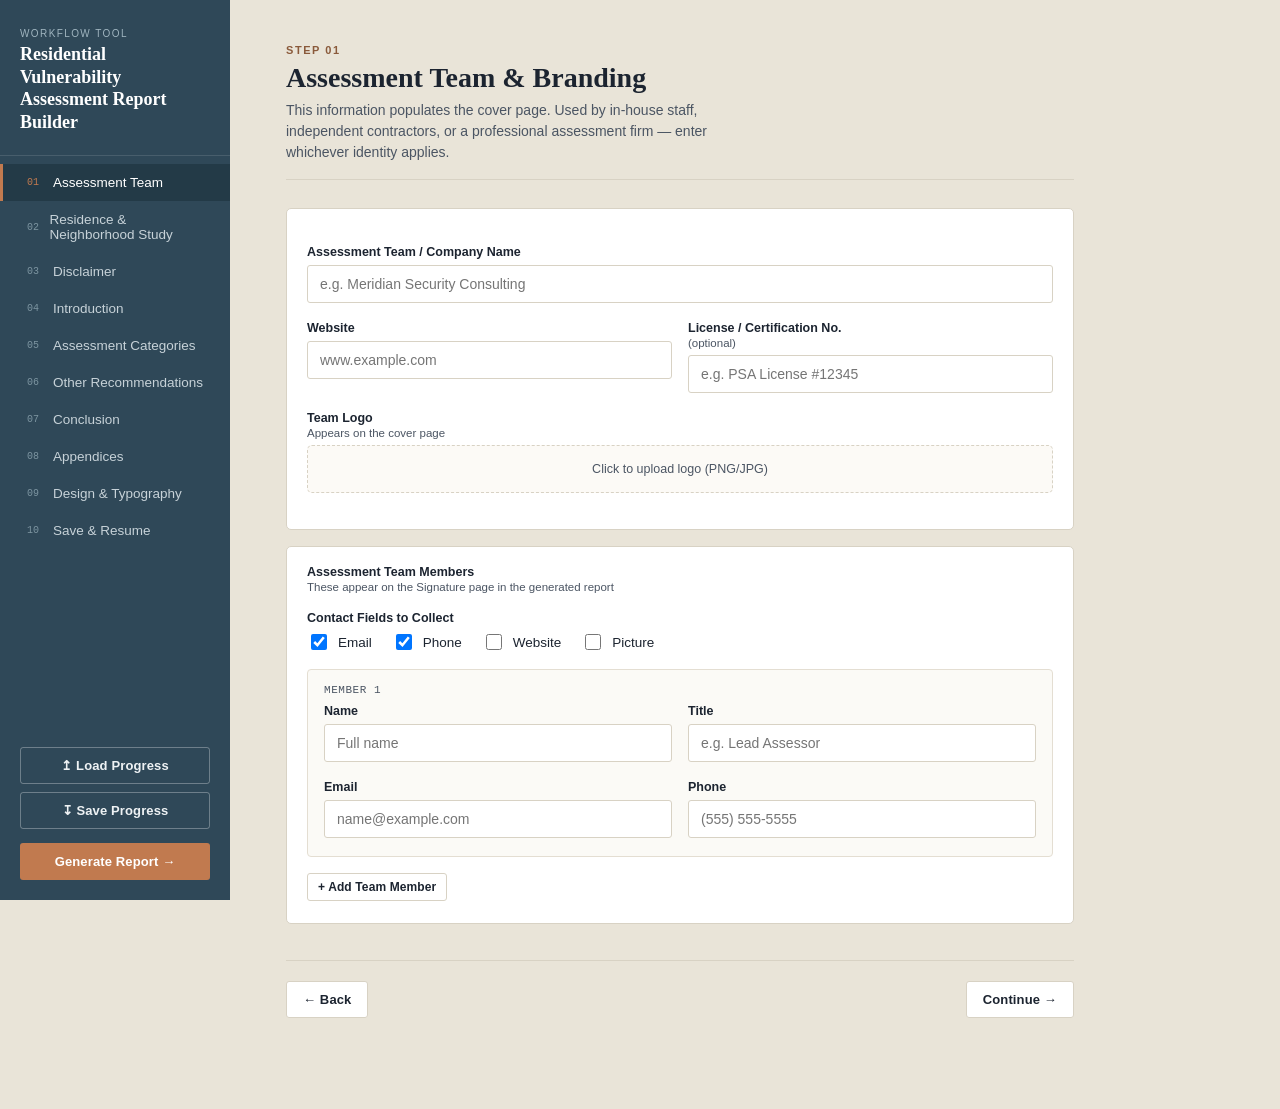
==== commit f2dd9c8b: "Add files via upload" ====
--- a/index.html
+++ b/index.html
@@ -2,22 +2,22 @@
 <html lang="en">
 <head>
 <meta charset="UTF-8">
-<meta name="viewport" content="width=device-width, initial-scale=1.0">
-<title>Tyrtrek Security — Physical Security Vulnerability Assessments</title>
-<meta name="description" content="Tyrtrek Security conducts physical security vulnerability assessments grounded in ESRM and CPTED practice, and provides a self-service assessment toolkit for facilities, contractors, and assessment firms.">
-
-<link rel="icon" type="image/png" sizes="32x32" href="assets/favicon-32.png">
-<link rel="icon" type="image/png" sizes="16x16" href="assets/favicon-16.png">
-<link rel="apple-touch-icon" href="assets/apple-touch-icon.png">
+<meta name="viewport" content="width=device-width, initial-scale=1.0, viewport-fit=cover">
+<title>Residential Vulnerability Assessment Report Generator</title>
+
+<!-- PWA: installability -->
+<link rel="manifest" href="manifest.json">
 <meta name="theme-color" content="#2f4858">
-
-<meta property="og:title" content="Tyrtrek Security — Physical Security Vulnerability Assessments">
-<meta property="og:description" content="Vulnerability assessments grounded in ESRM and CPTED practice, plus a self-service assessment toolkit — in your browser or installed as an app.">
-<meta property="og:type" content="website">
-<meta property="og:image" content="assets/og-image.jpg">
-<meta property="og:url" content="https://tyrtrek.com/">
-<meta name="twitter:card" content="summary_large_image">
-
+<meta name="background-color" content="#e9e4d8">
+<link rel="icon" type="image/png" sizes="192x192" href="icon-192.png">
+<link rel="icon" type="image/png" sizes="512x512" href="icon-512.png">
+
+<!-- iOS home-screen behavior (Safari doesn't read manifest.json for these) -->
+<link rel="apple-touch-icon" href="apple-touch-icon.png">
+<meta name="apple-mobile-web-app-capable" content="yes">
+<meta name="apple-mobile-web-app-status-bar-style" content="black-translucent">
+<meta name="apple-mobile-web-app-title" content="Home VA">
+<meta name="mobile-web-app-capable" content="yes">
 <style>
   :root{
     --ink:#1c2430;
@@ -26,351 +26,1749 @@
     --paper-line:#e4ded2;
     --folder:#2f4858;
     --folder-dark:#233a47;
-    --accent:#c17a4f;
-    --accent-deep:#8a5a3b;
+    --tab-active:#c17a4f;
+    --accent:#8a5a3b;
+    --low:#5b7f5e;
+    --medium:#b98a35;
+    --high:#b95c38;
+    --critical:#a13c3c;
+    --border:#d8d2c4;
     --serif:'Iowan Old Style','Palatino Linotype',Palatino,Georgia,serif;
     --sans:-apple-system,BlinkMacSystemFont,'Segoe UI',Roboto,Helvetica,Arial,sans-serif;
     --mono:'SF Mono',Consolas,Monaco,monospace;
   }
   *{box-sizing:border-box;}
-  html{scroll-behavior:smooth;}
   body{
     margin:0;
     font-family:var(--sans);
     color:var(--ink);
-    background:var(--paper);
+    background:#e9e4d8;
     -webkit-font-smoothing:antialiased;
   }
-  img{max-width:100%; display:block;}
-  a{color:inherit;}
-  .wrap{max-width:1080px; margin:0 auto; padding:0 32px;}
-
-  /* ---------- SKIP LINK ---------- */
-  .skip-link{
-    position:absolute; left:-9999px; top:0; background:var(--folder); color:#fff;
-    padding:10px 16px; z-index:100; border-radius:0 0 4px 0;
-  }
-  .skip-link:focus{ left:0; }
-
-  /* ---------- TOP BAR ---------- */
-  .topbar{
+  /* ---------- APP SHELL ---------- */
+  .app{
+    display:flex;
+    min-height:100vh;
+  }
+  .rail{
+    width:230px;
+    flex-shrink:0;
+    background:var(--folder);
+    color:#dfe6ea;
+    padding:28px 0 20px;
+    display:flex;
+    flex-direction:column;
+    position:sticky;
+    top:0;
+    height:100vh;
+    overflow-y:auto;
+  }
+  .rail-brand{
+    padding:0 20px 22px;
+    border-bottom:1px solid rgba(255,255,255,.12);
+    margin-bottom:8px;
+  }
+  .rail-brand .eyebrow{
+    font-size:10px;
+    letter-spacing:.14em;
+    text-transform:uppercase;
+    color:#9fb4bf;
+    margin-bottom:4px;
+  }
+  .rail-brand h1{
+    font-family:var(--serif);
+    font-size:18px;
+    font-weight:600;
+    margin:0;
+    line-height:1.25;
+    color:#fff;
+  }
+  .tab{
+    position:relative;
+    display:flex;
+    align-items:center;
+    gap:10px;
+    padding:11px 20px 11px 24px;
+    font-size:13.5px;
+    color:#c7d2d8;
+    cursor:pointer;
+    border-left:3px solid transparent;
+    transition:background .15s, color .15s;
+  }
+  .tab .num{
+    font-family:var(--mono);
+    font-size:10px;
+    color:#7d95a1;
+    width:16px;
+  }
+  .tab:hover{ background:rgba(255,255,255,.05); color:#fff; }
+  .tab.active{
+    background:var(--folder-dark);
+    color:#fff;
+    border-left-color:var(--tab-active);
+  }
+  .tab.active .num{ color:var(--tab-active); }
+  .rail-footer{
+    margin-top:auto;
+    padding:16px 20px 0;
+  }
+  .btn{
+    display:inline-flex;
+    align-items:center;
+    justify-content:center;
+    gap:8px;
+    border:1px solid transparent;
+    border-radius:3px;
+    padding:10px 16px;
+    font-size:13px;
+    font-weight:600;
+    cursor:pointer;
+    font-family:var(--sans);
+    letter-spacing:.01em;
+  }
+  .btn-primary{ background:var(--tab-active); color:#fff; }
+  .btn-primary:hover{ background:#a8663d; }
+  .btn-ghost{ background:transparent; border-color:rgba(255,255,255,.3); color:#eef2f4; width:100%; }
+  .btn-ghost:hover{ background:rgba(255,255,255,.08); }
+  .btn-outline{ background:#fff; border-color:var(--border); color:var(--ink); }
+  .btn-outline:hover{ background:#f4f1ea; }
+  .btn-small{ padding:6px 10px; font-size:12px; }
+  .btn-danger{ color:var(--critical); background:transparent; border-color:transparent; }
+
+  /* ---------- MAIN / FORM ---------- */
+  .main{ flex:1; padding:44px 56px 90px; max-width:900px; }
+  .panel{ display:none; }
+  .panel.active{ display:block; animation:fade .2s ease; }
+  @keyframes fade{ from{opacity:0; transform:translateY(4px);} to{opacity:1; transform:none;} }
+
+  .panel-head{ margin-bottom:28px; border-bottom:1px solid var(--border); padding-bottom:16px; }
+  .panel-head .eyebrow{ font-size:11px; letter-spacing:.14em; text-transform:uppercase; color:var(--accent); font-weight:700; margin-bottom:6px; }
+  .panel-head h2{ font-family:var(--serif); font-size:28px; margin:0 0 6px; }
+  .panel-head p{ margin:0; color:var(--ink-soft); font-size:14px; max-width:60ch; line-height:1.5; }
+
+  label{ display:block; font-size:12.5px; font-weight:700; color:var(--ink); margin:18px 0 6px; }
+  label .hint{ font-weight:400; color:var(--ink-soft); font-size:11.5px; display:block; margin-top:2px; }
+  input[type=text], input[type=date], textarea, select{
+    width:100%;
+    font-family:var(--sans);
+    font-size:14px;
+    padding:10px 12px;
+    border:1px solid var(--border);
+    border-radius:3px;
+    background:#fff;
+    color:var(--ink);
+  }
+  textarea{ resize:vertical; min-height:90px; line-height:1.55; }
+  input:focus, textarea:focus, select:focus{ outline:2px solid var(--accent); outline-offset:1px; }
+  .row{ display:flex; gap:16px; }
+  .row > div{ flex:1; }
+
+  .field-group{ background:#fff; border:1px solid var(--border); border-radius:5px; padding:18px 20px 22px; margin-bottom:16px; }
+
+  /* photo uploader */
+  .photo-drop{
+    border:1.5px dashed var(--border);
+    border-radius:5px;
+    padding:16px;
+    text-align:center;
+    font-size:12.5px;
+    color:var(--ink-soft);
+    cursor:pointer;
+    background:#fcfaf6;
+  }
+  .photo-drop:hover{ border-color:var(--accent); color:var(--accent); }
+  .photo-grid{ display:flex; flex-wrap:wrap; gap:14px; margin-top:14px; }
+  .photo-card{ width:300px; }
+  .photo-card img{ width:300px; height:210px; object-fit:cover; border-radius:3px; border:1px solid var(--border); display:block; }
+  .photo-card input{ margin-top:6px; font-size:11.5px; padding:6px 8px; }
+  .photo-card .remove{ font-size:11px; color:var(--critical); background:none; border:none; cursor:pointer; margin-top:4px; padding:0; }
+
+  /* category cards */
+  .cat-card{ background:#fff; border:1px solid var(--border); border-radius:5px; margin-bottom:14px; overflow:hidden; }
+  .cat-card-head{ display:flex; align-items:center; gap:12px; padding:14px 18px; background:#f6f3ec; cursor:pointer; }
+  .cat-card-head input[type=checkbox]{ width:17px; height:17px; accent-color:var(--accent); }
+  .cat-card-head .cat-name{ font-weight:700; font-size:14.5px; flex:1; font-family:var(--serif); }
+  .cat-card-head .chev{ font-size:11px; color:var(--ink-soft); transition:transform .15s; }
+  .cat-card.no-report .cat-card-head{ background:#efece3; }
+  .cat-card.no-report .cat-name{ color:var(--ink-soft); }
+  .status-select{ width:auto; font-size:12px; padding:5px 8px; }
+  .cat-card.open .chev{ transform:rotate(90deg); }
+  .cat-card-body{ display:none; padding:16px 20px 20px; }
+  .cat-card.open .cat-card-body{ display:block; }
+  .vuln-card{ background:#fbfaf6; border:1px solid var(--paper-line); border-radius:4px; padding:14px 16px 18px; margin-bottom:14px; }
+  .vuln-card-top{ display:flex; align-items:center; gap:10px; }
+  .vuln-index{ font-family:var(--mono); font-size:11px; color:var(--ink-soft); text-transform:uppercase; letter-spacing:.05em; flex:1; }
+  .vuln-card-top .priority-select{ min-width:150px; }
+  .member-card{ background:#fbfaf6; border:1px solid var(--paper-line); border-radius:4px; padding:14px 16px 18px; margin-bottom:12px; }
+  .member-card-top{ display:flex; align-items:center; gap:10px; margin-bottom:8px; }
+  .member-card-top .member-index{ font-family:var(--mono); font-size:11px; color:var(--ink-soft); flex:1; text-transform:uppercase; letter-spacing:.05em; }
+  .member-photo-thumb{ width:64px; height:64px; object-fit:cover; border-radius:50%; border:1px solid var(--border); display:block; }
+  .priority-select{ width:auto; display:inline-block; min-width:170px; }
+  .cat-remove{ font-size:11px; color:var(--critical); background:none; border:none; cursor:pointer; }
+  .add-cat-row{ display:flex; gap:10px; margin-top:6px; }
+  .add-cat-row input{ flex:1; }
+
+  .conclusion-table{ width:100%; border-collapse:collapse; margin-top:16px; font-size:13px; }
+  .conclusion-table th, .conclusion-table td{ border:1px solid var(--border); padding:8px 10px; text-align:left; }
+  .conclusion-table th{ background:#f6f3ec; font-size:11px; text-transform:uppercase; letter-spacing:.05em; }
+  .pill{ display:inline-block; padding:2px 9px; border-radius:20px; font-size:11px; font-weight:700; color:#fff; }
+  .pill.low{ background:var(--low); } .pill.medium{ background:var(--medium); }
+  .pill.high{ background:var(--high); } .pill.critical{ background:var(--critical); }
+  .pill.unrated{ background:#9aa1a8; }
+
+  .nav-buttons{ display:flex; justify-content:space-between; margin-top:36px; padding-top:20px; border-top:1px solid var(--border); }
+
+  /* ---------- REPORT / PRINT VIEW ---------- */
+  #reportView{ display:none; background:#d9d3c4; min-height:100vh; padding:40px 0 80px; }
+  #reportView.active{ display:block; }
+  .toolbar{
     position:sticky; top:0; z-index:20;
-    background:rgba(250,248,244,.92);
-    backdrop-filter:blur(6px);
-    border-bottom:1px solid var(--paper-line);
-  }
-  .topbar-inner{
-    display:flex; align-items:center; justify-content:space-between;
-    padding:14px 32px;
-    max-width:1080px; margin:0 auto;
-  }
-  .brand-mark{ display:flex; align-items:center; gap:10px; text-decoration:none; }
-  .brand-mark img{ height:30px; width:auto; }
-  .brand-mark .wordmark{ font-family:var(--serif); font-size:19px; font-weight:600; color:var(--ink); letter-spacing:.01em; }
-  .brand-mark .wordmark span{ color:var(--accent); font-family:var(--sans); font-weight:700; font-size:11px; letter-spacing:.14em; display:block; margin-top:1px; }
-  .topbar nav{ display:flex; align-items:center; gap:28px; }
-  .topbar nav a{
-    font-size:13.5px; font-weight:600; text-decoration:none; color:var(--ink-soft);
-    letter-spacing:.01em;
-  }
-  .topbar nav a:hover{ color:var(--ink); }
-  .topbar .btn{ margin-left:6px; }
-
-  /* ---------- BUTTONS ---------- */
-  .btn{
-    display:inline-flex; align-items:center; gap:8px;
-    font-family:var(--sans); font-size:14px; font-weight:700;
-    padding:12px 22px; border-radius:3px; text-decoration:none;
-    letter-spacing:.01em; border:1.5px solid transparent; cursor:pointer;
-    transition:background .15s, color .15s, border-color .15s, transform .1s;
-  }
-  .btn:active{ transform:translateY(1px); }
-  .btn-primary{ background:var(--accent); color:#fff; }
-  .btn-primary:hover{ background:var(--accent-deep); }
-  .btn-outline{ background:transparent; border-color:var(--folder); color:var(--folder); }
-  .btn-outline:hover{ background:var(--folder); color:#fff; }
-  .btn-outline-light{ background:transparent; border-color:rgba(250,248,244,.5); color:var(--paper); }
-  .btn-outline-light:hover{ background:rgba(250,248,244,.12); border-color:var(--paper); }
-  .btn-small{ padding:9px 16px; font-size:12.5px; }
-
-  /* ---------- HERO ---------- */
-  .hero{
-    position:relative; overflow:hidden;
-    padding:96px 32px 88px;
-    text-align:center;
-  }
-  .hero-motif{
-    position:absolute; top:50%; left:50%; transform:translate(-50%,-46%);
-    width:900px; height:900px; pointer-events:none; z-index:0;
-    opacity:.5;
-  }
-  .hero-inner{ position:relative; z-index:1; max-width:720px; margin:0 auto; }
-  .hero .eyebrow{
-    font-family:var(--mono); font-size:11.5px; letter-spacing:.22em; text-transform:uppercase;
-    color:var(--accent-deep); font-weight:700; margin-bottom:22px;
-  }
-  .hero h1{
-    font-family:var(--serif); font-size:47px; line-height:1.14; font-weight:600;
-    margin:0 0 22px; color:var(--ink);
-    letter-spacing:-.01em;
-  }
-  .hero h1 em{ font-style:italic; color:var(--accent-deep); }
-  .hero p.lede{
-    font-size:17px; line-height:1.6; color:var(--ink-soft); margin:0 auto 38px;
-    max-width:58ch;
-  }
-  .hero-ctas{ display:flex; gap:14px; justify-content:center; flex-wrap:wrap; }
-
-  /* ---------- SECTION SHELL ---------- */
-  section{ padding:84px 0; }
-  .section-head{ max-width:640px; margin:0 0 44px; }
-  .section-head.center{ margin-left:auto; margin-right:auto; text-align:center; }
-  .eyebrow{
-    font-family:var(--mono); font-size:11px; letter-spacing:.2em; text-transform:uppercase;
-    color:var(--accent); font-weight:700; margin-bottom:12px;
-  }
-  h2{ font-family:var(--serif); font-size:32px; line-height:1.2; margin:0 0 14px; font-weight:600; }
-  .section-head p{ font-size:15.5px; line-height:1.65; color:var(--ink-soft); margin:0; }
-
-  /* ---------- APPROACH ---------- */
-  .approach-grid{ display:grid; grid-template-columns:1.1fr .9fr; gap:56px; align-items:start; }
-  .approach-body p{ font-size:15.5px; line-height:1.75; color:var(--ink-soft); margin:0 0 16px; }
-  .approach-body p:last-child{ margin-bottom:0; }
-  .approach-body strong{ color:var(--ink); font-weight:700; }
-
-  .scope-panel{
-    background:#fff; border:1px solid var(--paper-line); border-radius:6px;
-    padding:26px 26px 22px;
-  }
-  .scope-panel .panel-label{
-    font-family:var(--mono); font-size:10.5px; letter-spacing:.14em; text-transform:uppercase;
-    color:var(--ink-soft); margin-bottom:16px; display:flex; align-items:center; justify-content:space-between;
-  }
-  .scope-panel .panel-label b{ color:var(--ink); font-family:var(--sans); font-weight:700; letter-spacing:0; font-size:12px; }
-  .scope-list{ list-style:none; margin:0; padding:0; columns:2; column-gap:18px; }
-  .scope-list li{
-    font-size:13.5px; color:var(--ink); padding:7px 0; border-bottom:1px solid var(--paper-line);
-    break-inside:avoid; display:flex; align-items:baseline; gap:8px;
-  }
-  .scope-list li::before{
-    content:''; width:5px; height:5px; border-radius:50%; background:var(--accent);
-    flex-shrink:0; margin-bottom:1px;
-  }
-  .scope-note{ font-size:12px; color:var(--ink-soft); margin-top:16px; font-style:italic; line-height:1.5; }
-
-  /* ---------- ACCESS (teal band) ---------- */
-  .access{ background:var(--folder); color:var(--paper); }
-  .access .eyebrow{ color:#e6a878; }
-  .access h2{ color:#fff; }
-  .access .section-head p{ color:#c6d3d8; }
-
-  .access-grid{ display:grid; grid-template-columns:1fr 1fr; gap:24px; }
-  .access-card{
-    background:var(--paper); color:var(--ink);
-    border-radius:6px; padding:30px 28px;
-    display:flex; flex-direction:column;
-  }
-  .access-card .tag{
-    font-family:var(--mono); font-size:10.5px; letter-spacing:.14em; text-transform:uppercase;
-    color:var(--accent-deep); font-weight:700; margin-bottom:14px;
-  }
-  .access-card h3{ font-family:var(--serif); font-size:22px; margin:0 0 10px; font-weight:600; }
-  .access-card p{ font-size:14px; line-height:1.6; color:var(--ink-soft); margin:0 0 22px; flex-grow:1; }
-  .access-card .btn{ align-self:flex-start; }
-
-  details.install-steps{ margin-top:18px; border-top:1px solid var(--paper-line); padding-top:16px; }
-  details.install-steps summary{
-    font-size:13px; font-weight:700; color:var(--folder); cursor:pointer; list-style:none;
-    display:flex; align-items:center; gap:6px;
-  }
-  details.install-steps summary::-webkit-details-marker{ display:none; }
-  details.install-steps summary::before{ content:'+'; font-family:var(--mono); font-size:14px; }
-  details.install-steps[open] summary::before{ content:'–'; }
-  details.install-steps ol{ margin:14px 0 0; padding-left:18px; font-size:13px; line-height:1.6; color:var(--ink-soft); }
-  details.install-steps li{ margin-bottom:8px; }
-  details.install-steps li:last-child{ margin-bottom:0; }
-  details.install-steps li b{ color:var(--ink); }
-
-  /* ---------- CONTACT ---------- */
-  .contact{ text-align:center; }
-  .contact-mark{ width:52px; margin:0 auto 24px; opacity:.9; }
-  .contact h2{ margin-bottom:14px; }
-  .contact p{ font-size:15px; color:var(--ink-soft); max-width:48ch; margin:0 auto 30px; line-height:1.6; }
-  .contact-email{
-    font-family:var(--serif); font-size:26px; font-weight:600; color:var(--folder);
-    text-decoration:none; border-bottom:2px solid var(--accent); padding-bottom:4px;
-  }
-  .contact-email:hover{ color:var(--accent-deep); }
-
-  /* ---------- FOOTER ---------- */
-  footer{ background:var(--folder-dark); color:#a9b7bd; padding:36px 0; }
-  .footer-inner{
-    display:flex; justify-content:space-between; align-items:center; flex-wrap:wrap; gap:16px;
-  }
-  .footer-brand{ display:flex; align-items:center; gap:8px; font-family:var(--mono); font-size:12px; letter-spacing:.04em; }
-  .footer-brand img{ height:16px; width:auto; opacity:.85; }
-  footer .disclaimer{ font-size:11.5px; line-height:1.6; color:#7f929a; max-width:56ch; }
-
-  /* ---------- RESPONSIVE ---------- */
-  @media (max-width: 760px){
-    .wrap, .topbar-inner{ padding-left:20px; padding-right:20px; }
-    .topbar nav{ gap:16px; }
-    .topbar nav a:not(.btn){ display:none; }
-    .hero{ padding:64px 20px 60px; }
-    .hero h1{ font-size:32px; }
-    .hero p.lede{ font-size:15.5px; }
-    section{ padding:56px 0; }
-    .approach-grid{ grid-template-columns:1fr; gap:36px; }
-    .access-grid{ grid-template-columns:1fr; }
-    .scope-list{ columns:1; }
-    .footer-inner{ flex-direction:column; align-items:flex-start; text-align:left; }
-    .hero-motif{ width:620px; height:620px; opacity:.35; }
-  }
-
-  /* ---------- REDUCED MOTION ---------- */
-  @media (prefers-reduced-motion: reduce){
-    html{ scroll-behavior:auto; }
-  }
-
-  /* ---------- FOCUS ---------- */
-  a:focus-visible, button:focus-visible, summary:focus-visible{
-    outline:2px solid var(--accent); outline-offset:2px;
+    background:var(--folder-dark); color:#fff;
+    padding:12px 30px; display:flex; align-items:center; justify-content:space-between;
+    margin-bottom:30px;
+  }
+  .toolbar .toolbar-title{ font-family:var(--serif); font-size:14px; }
+  .toolbar-actions{ display:flex; gap:10px; }
+  .sheet{
+    width:816px; min-height:1056px; margin:0 auto 26px; background:var(--paper);
+    box-shadow:0 6px 24px rgba(0,0,0,.18);
+    padding:70px 72px; position:relative;
+  }
+  .sheet.cover{ display:flex; flex-direction:column; justify-content:space-between; }
+  .cover .logo-slot{ width:120px; height:120px; border-radius:4px; display:flex; align-items:center; justify-content:center; overflow:hidden; margin-bottom:26px; }
+  .cover .logo-slot.empty{ border:1px dashed var(--border); }
+  .cover .logo-slot img{ width:100%; height:100%; object-fit:contain; }
+  .cover .team-line{ font-size:12.5px; color:var(--ink-soft); }
+  .cover .kicker{ font-size:11px; letter-spacing:.18em; text-transform:uppercase; color:var(--accent); font-weight:700; margin-bottom:14px; }
+  .cover h1{
+    font-family:var(--title-font-family, var(--serif)); font-size:var(--title-font-size, 42px);
+    font-weight:var(--title-font-weight, 400); font-style:var(--title-font-style, normal);
+    text-decoration:var(--title-text-decoration, none); line-height:1.08; margin:0 0 10px;
+  }
+  .cover h2{
+    font-family:var(--title-font-family, var(--serif)); font-size:calc(var(--title-font-size, 42px) * 0.52);
+    font-weight:var(--title-font-weight, 400); font-style:var(--title-font-style, normal);
+    text-decoration:var(--title-text-decoration, none); color:var(--ink-soft); margin:0 0 40px;
+  }
+  .cover-meta{ display:grid; grid-template-columns:1fr 1fr; gap:14px 30px; border-top:1px solid var(--paper-line); padding-top:22px; font-size:12.5px; }
+  .cover-meta .k{ text-transform:uppercase; letter-spacing:.08em; color:var(--ink-soft); font-size:10px; margin-bottom:3px; }
+  .cover-meta .v{ font-size:14px; }
+  .conf-strip{ margin-top:30px; padding:10px 14px; background:#f1ece0; border-left:3px solid var(--accent); font-size:11.5px; color:var(--ink-soft); }
+
+  .sheet h1.section-title{ font-family:var(--serif); font-size:26px; border-bottom:2px solid var(--ink); padding-bottom:10px; margin:0 0 22px; }
+  .sheet h2.sub-title{ font-family:var(--serif); font-size:17px; margin:26px 0 8px; color:var(--accent); }
+  .sheet p, .sheet li, .sheet .body-block, .sheet td{
+    font-family:var(--report-font-family, var(--sans)); font-size:var(--report-font-size, 13.5px);
+    font-weight:var(--report-font-weight, 400); font-style:var(--report-font-style, normal);
+    text-decoration:var(--report-text-decoration, none); line-height:1.7; color:#2a2f36;
+  }
+  .sheet .body-block{ white-space:pre-wrap; }
+  .toc-line{ display:flex; align-items:baseline; gap:8px; font-size:13.5px; margin:9px 0; }
+  .toc-line .dots{ flex:1; border-bottom:1px dotted #a39c8a; height:1px; margin-bottom:4px; }
+  .disclaimer-box{ border:1px solid var(--ink); padding:24px; font-size:12.5px; line-height:1.7; background:#fff; }
+  .disclaimer-box h1{ font-family:var(--serif); font-size:20px; margin-top:0; }
+
+  .report-photo-grid{ display:flex; flex-wrap:wrap; gap:20px; margin:14px 0 4px; align-items:flex-start; }
+  .report-photo-grid figure{ margin:0; max-width:100%; }
+  .photo-resize-wrap{
+    width:440px; height:300px; overflow:hidden; display:block;
+    min-width:150px; min-height:100px; max-width:650px; max-height:520px;
+    border:1px solid var(--paper-line);
+  }
+  .photo-resize-wrap img{ width:100%; height:100%; object-fit:cover; display:block; pointer-events:none; }
+  .report-photo-grid figcaption{
+    font-size:12.5px; font-weight:600; font-style:normal; color:var(--ink);
+    margin-top:8px; padding-left:8px; border-left:3px solid var(--accent); line-height:1.4;
+  }
+  .resize-hint{ font-size:11px; color:var(--ink-soft); margin:8px 0 0; font-style:italic; }
+  @media print{
+    .photo-resize-wrap{ resize:none !important; cursor:default; overflow:visible; }
+    .resize-hint{ display:none !important; }
+    .resize-handle{ display:none !important; }
+    .menu-toggle, .rail-scrim{ display:none !important; }
+  }
+
+  .finding-block{ break-inside:avoid; margin-bottom:26px; padding-bottom:20px; border-bottom:1px solid var(--paper-line); }
+  .finding-block:last-child{ border-bottom:none; }
+  .finding-block h3{ font-family:var(--serif); font-size:18px; margin:0 0 4px; }
+  .finding-block .label{ font-size:10.5px; text-transform:uppercase; letter-spacing:.08em; color:var(--accent); font-weight:700; margin:14px 0 4px; }
+
+  .page-break{ break-before:page; }
+  .empty-note{ font-size:12.5px; color:var(--ink-soft); font-style:italic; }
+
+  /* ---- Signature block ---- */
+  .sig-tabs{ display:flex; gap:8px; margin:6px 0 12px; }
+  .sig-tab{
+    font-family:var(--sans); font-size:12.5px; font-weight:600; padding:8px 14px;
+    border:1px solid var(--border); background:#fff; color:var(--ink-soft); border-radius:3px; cursor:pointer;
+  }
+  .sig-tab.active{ background:var(--folder); color:#fff; border-color:var(--folder); }
+  .sig-typed-input{ margin-bottom:10px; }
+  .sig-typed-preview{
+    font-family:'Snell Roundhand','Brush Script MT','Segoe Script',cursive;
+    font-size:38px; color:var(--ink); border-bottom:1.5px solid var(--ink); padding:6px 10px 12px;
+    min-height:56px; max-width:420px;
+  }
+  .sig-typed-preview.locked{ border-bottom:none; margin-bottom:0; padding-left:0; }
+  .sig-canvas-wrap{ display:inline-block; border:1.5px solid var(--border); border-radius:4px; background:#fff; }
+  .sig-canvas-wrap canvas{ display:block; cursor:crosshair; }
+  .sig-locked{ border:1.5px solid var(--ink); border-radius:5px; padding:22px 26px; background:#fff; max-width:480px; }
+  @media print{
+    .sig-tabs, #sigTypeWrap input, .sig-canvas-wrap, #signatureArea .btn{ display:none !important; }
+    .no-print{ display:none !important; }
+  }
+
+  @media print{
+    body{ background:#fff; }
+    .rail, .toolbar, .app{ display:none !important; }
+    #reportView{ display:block !important; padding:0; background:#fff; }
+    .sheet{ box-shadow:none; width:auto; min-height:0; margin:0; padding:0.6in 0.75in; }
+    .page-break{ break-before:page; }
+    a{ color:inherit; text-decoration:none; }
+  }
+
+  /* ---------- CUSTOM RESIZE HANDLE (touch + mouse) ----------
+     Native CSS `resize` (used above) has no touch equivalent on
+     phones/tablets, so photos there get this explicit drag handle
+     instead. Both mechanisms coexist: desktop mice keep the native
+     corner resize, and this handle drives resizing wherever the CSS
+     one can't be grabbed with a finger. */
+  .photo-resize-wrap{ position:relative; }
+  .resize-handle{
+    position:absolute; right:0; bottom:0; width:26px; height:26px;
+    touch-action:none; cursor:nwse-resize;
+    background:linear-gradient(135deg, transparent 50%, rgba(28,36,48,.55) 50%);
+    border-bottom-right-radius:2px;
+  }
+  .resize-handle::after{
+    content:''; position:absolute; right:5px; bottom:5px; width:8px; height:8px;
+    border-right:2px solid #fff; border-bottom:2px solid #fff; opacity:.85;
+  }
+
+  /* ---------- MOBILE LAYOUT ---------- */
+  .menu-toggle{
+    display:none;
+    align-items:center; justify-content:center;
+    width:40px; height:40px; border-radius:6px;
+    background:var(--folder-dark); border:1px solid rgba(255,255,255,.18);
+    color:#fff; font-size:18px; cursor:pointer; flex-shrink:0;
+  }
+  .rail-scrim{
+    display:none; position:fixed; inset:0; background:rgba(20,26,33,.45);
+    z-index:39;
+  }
+  .mobile-topbar{ display:none; }
+
+  @media (max-width: 820px){
+    .app{ flex-direction:column; }
+    .mobile-topbar{
+      display:flex; align-items:center; gap:12px;
+      background:var(--folder); color:#fff; padding:12px 16px;
+      position:sticky; top:0; z-index:20;
+      padding-top:calc(12px + env(safe-area-inset-top));
+    }
+    .mobile-topbar h1{ font-family:var(--serif); font-size:16px; margin:0; font-weight:600; }
+    .menu-toggle{ display:inline-flex; }
+    .rail{
+      position:fixed; top:0; left:0; bottom:0; z-index:40;
+      width:82vw; max-width:300px; height:100vh;
+      transform:translateX(-100%);
+      transition:transform .22s ease;
+      padding-top:calc(28px + env(safe-area-inset-top));
+      box-shadow:2px 0 18px rgba(0,0,0,.25);
+    }
+    .rail.open{ transform:translateX(0); }
+    .rail-scrim.open{ display:block; }
+    .main{ padding:20px 16px 100px; max-width:100%; }
+    .panel-head h2{ font-size:22px; }
+    .toolbar{ flex-wrap:wrap; gap:8px; }
+    .photo-resize-wrap{ width:100%; max-width:100%; height:220px; }
+    input, select, textarea, button{ font-size:16px; } /* prevents iOS auto-zoom on focus */
   }
 </style>
 </head>
 <body>
 
-<a href="#main" class="skip-link">Skip to content</a>
-
-<div class="topbar">
-  <div class="topbar-inner">
-    <a href="#top" class="brand-mark">
-      <img src="assets/logo-icon.png" alt="" width="30" height="31">
-      <span class="wordmark">Tyrtrek<span>SECURITY</span></span>
-    </a>
-    <nav>
-      <a href="#approach">Approach</a>
-      <a href="#access">Access</a>
-      <a href="#contact">Contact</a>
-      <a href="app/" class="btn btn-outline btn-small">Open the tool</a>
-    </nav>
+<div class="mobile-topbar">
+  <button class="menu-toggle" id="menuToggle" aria-label="Open step navigation" aria-expanded="false">☰</button>
+  <h1>Home VA Report Builder</h1>
+</div>
+<div class="rail-scrim" id="railScrim"></div>
+
+<div class="app" id="appShell">
+  <nav class="rail" id="mainRail">
+    <div class="rail-brand">
+      <div class="eyebrow">Workflow Tool</div>
+      <h1>Residential Vulnerability Assessment Report Builder</h1>
+    </div>
+    <div class="tab active" data-panel="team"><span class="num">01</span>Assessment Team</div>
+    <div class="tab" data-panel="facility"><span class="num">02</span>Residence &amp; Neighborhood Study</div>
+    <div class="tab" data-panel="disclaimer"><span class="num">03</span>Disclaimer</div>
+    <div class="tab" data-panel="intro"><span class="num">04</span>Introduction</div>
+    <div class="tab" data-panel="categories"><span class="num">05</span>Assessment Categories</div>
+    <div class="tab" data-panel="other"><span class="num">06</span>Other Recommendations</div>
+    <div class="tab" data-panel="conclusion"><span class="num">07</span>Conclusion</div>
+    <div class="tab" data-panel="appendix"><span class="num">08</span>Appendices</div>
+    <div class="tab" data-panel="design"><span class="num">09</span>Design &amp; Typography</div>
+    <div class="tab" data-panel="save"><span class="num">10</span>Save &amp; Resume</div>
+    <div class="rail-footer">
+      <button class="btn btn-ghost" onclick="document.getElementById('loadInput').click()">↥ Load Progress</button>
+      <input type="file" id="loadInput" accept="application/json" style="display:none" onchange="loadProgress(event)">
+      <button class="btn btn-ghost" style="margin-top:8px" onclick="saveProgress()">↧ Save Progress</button>
+      <button class="btn btn-primary" style="width:100%; margin-top:14px" onclick="generateReport()">Generate Report →</button>
+    </div>
+  </nav>
+
+  <main class="main">
+
+    <!-- 01 TEAM -->
+    <section class="panel active" id="panel-team">
+      <div class="panel-head">
+        <div class="eyebrow">Step 01</div>
+        <h2>Assessment Team &amp; Branding</h2>
+        <p>This information populates the cover page. Used by in-house staff, independent contractors, or a professional assessment firm — enter whichever identity applies.</p>
+      </div>
+      <div class="field-group">
+        <label>Assessment Team / Company Name</label>
+        <input type="text" id="teamName" placeholder="e.g. Meridian Security Consulting">
+        <div class="row">
+          <div>
+            <label>Website</label>
+            <input type="text" id="teamWebsite" placeholder="www.example.com">
+          </div>
+          <div>
+            <label>License / Certification No. <span class="hint">(optional)</span></label>
+            <input type="text" id="teamLicense" placeholder="e.g. PSA License #12345">
+          </div>
+        </div>
+        <label>Team Logo <span class="hint">Appears on the cover page</span></label>
+        <div class="photo-drop" onclick="document.getElementById('logoInput').click()">Click to upload logo (PNG/JPG)</div>
+        <input type="file" id="logoInput" accept="image/*" style="display:none" onchange="handleLogo(event)">
+        <div id="logoPreviewWrap" class="photo-grid"></div>
+      </div>
+
+      <div class="field-group">
+        <label style="margin-top:0">Assessment Team Members <span class="hint">These appear on the Signature page in the generated report</span></label>
+        <label>Contact Fields to Collect</label>
+        <div style="display:flex; flex-wrap:wrap; gap:20px; margin-top:4px;">
+          <label style="margin:0; font-weight:400; font-size:13.5px; display:flex; align-items:center; gap:8px;"><input type="checkbox" id="teamCfgEmail" checked onchange="updateTeamConfig()" style="width:16px;height:16px;"> Email</label>
+          <label style="margin:0; font-weight:400; font-size:13.5px; display:flex; align-items:center; gap:8px;"><input type="checkbox" id="teamCfgPhone" checked onchange="updateTeamConfig()" style="width:16px;height:16px;"> Phone</label>
+          <label style="margin:0; font-weight:400; font-size:13.5px; display:flex; align-items:center; gap:8px;"><input type="checkbox" id="teamCfgWebsite" onchange="updateTeamConfig()" style="width:16px;height:16px;"> Website</label>
+          <label style="margin:0; font-weight:400; font-size:13.5px; display:flex; align-items:center; gap:8px;"><input type="checkbox" id="teamCfgPhoto" onchange="updateTeamConfig()" style="width:16px;height:16px;"> Picture</label>
+        </div>
+        <div id="teamMemberList" style="margin-top:16px;"></div>
+        <button class="btn btn-outline btn-small" style="margin-top:4px" onclick="addTeamMember()">+ Add Team Member</button>
+      </div>
+    </section>
+
+    <!-- 02 FACILITY -->
+    <section class="panel" id="panel-facility">
+      <div class="panel-head">
+        <div class="eyebrow">Step 02</div>
+        <h2>Residence Overview &amp; Neighborhood Study</h2>
+        <p>Identify the residence being assessed, add site photographs, and describe the surrounding neighborhood.</p>
+      </div>
+      <div class="field-group">
+        <label>Property / Client Name</label>
+        <input type="text" id="facName" placeholder="e.g. Riverside Distribution Center">
+        <label>Address</label>
+        <input type="text" id="facAddress" placeholder="Street, City, State, ZIP">
+        <div class="row">
+          <div><label>Property Type</label><input type="text" id="facType" placeholder="e.g. Single-family home, condominium, estate, vacation property"></div>
+          <div><label>Report Date</label><input type="date" id="facDate"></div>
+        </div>
+        <div class="row">
+          <div><label>Report Author</label><input type="text" id="facAuthor" placeholder="Lead assessor name"></div>
+          <div><label>Distribution / Confidentiality</label><input type="text" id="facDistribution" placeholder="e.g. Confidential — Client leadership only"></div>
+        </div>
+      </div>
+
+      <div class="field-group">
+        <label style="margin-top:0">Residence Photographs <span class="hint">Front elevation/curb view, overhead or lot view, house numbers/address marker, or other identifying features</span></label>
+        <div class="photo-drop" onclick="document.getElementById('facPhotoInput').click()">Click to upload one or more photos</div>
+        <input type="file" id="facPhotoInput" accept="image/*" multiple style="display:none" onchange="handlePhotos(event,'facilityPhotos')">
+        <div id="facilityPhotos-grid" class="photo-grid"></div>
+      </div>
+
+      <div class="field-group">
+        <label style="margin-top:0">Area Study</label>
+        <label>Neighboring Properties &amp; Surroundings</label>
+        <textarea id="areaNeighbors" placeholder="Describe adjacent properties, land use, shared access points, and any businesses or residences that affect the property's risk profile."></textarea>
+        <label>Local Crime Statistics <span class="hint">Cite source, e.g. local PD or UCR data</span></label>
+        <textarea id="areaCrime" placeholder="Summarize relevant crime trends in the immediate area and their source."></textarea>
+        <label>Other Area Factors</label>
+        <textarea id="areaOther" placeholder="Transportation/access routes, natural hazards, community factors, foot traffic patterns, etc."></textarea>
+      </div>
+    </section>
+
+    <!-- 03 DISCLAIMER -->
+    <section class="panel" id="panel-disclaimer">
+      <div class="panel-head">
+        <div class="eyebrow">Step 03</div>
+        <h2>Legal Disclaimer</h2>
+        <p>Standard language is pre-filled below. Edit to match your organization's counsel-approved wording — this text is included verbatim on its own page in every generated report.</p>
+      </div>
+      <div class="field-group">
+        <textarea id="disclaimerText" style="min-height:260px"></textarea>
+      </div>
+    </section>
+
+    <!-- 04 INTRO -->
+    <section class="panel" id="panel-intro">
+      <div class="panel-head">
+        <div class="eyebrow">Step 04</div>
+        <h2>Introduction to Vulnerability Assessments</h2>
+        <p>General-purpose orientation text for stakeholders unfamiliar with vulnerability assessments, plus the Mission &amp; Scope statement that defines exactly what this assessment covers. The priority-rating legend defined here is referenced later in the Conclusion.</p>
+      </div>
+      <div class="field-group">
+        <textarea id="introText" style="min-height:260px"></textarea>
+      </div>
+
+      <div class="field-group">
+        <label style="margin-top:0">Mission Statement</label>
+        <p style="font-size:12.5px; color:var(--ink-soft); margin:0 0 6px;">Why this assessment was performed and whose interest it serves.</p>
+        <textarea id="missionText" style="min-height:110px"></textarea>
+
+        <label>Scope Statement</label>
+        <p style="font-size:12.5px; color:var(--ink-soft); margin:0 0 6px;">What this assessment covers — and explicitly does not — in general terms.</p>
+        <textarea id="scopeText" style="min-height:140px"></textarea>
+
+        <label>Assessment Boundaries <span class="hint">Site-specific — e.g. which buildings, floors, or property lines were included</span></label>
+        <textarea id="scopeBoundaries" placeholder="e.g. This assessment covers the main building interior and exterior perimeter up to the property line. Adjacent tenant spaces and off-site parking are outside this scope."></textarea>
+
+        <label>Limitations <span class="hint">Conditions that constrained the assessment, if any</span></label>
+        <textarea id="scopeLimitations" placeholder="e.g. Weather limited exterior lighting evaluation to daylight hours. Server room access was escorted and time-limited."></textarea>
+
+        <label>Scope Coverage Summary <span class="hint">Auto-generated from Step 05 — set each category's status there</span></label>
+        <div id="scopeCoveragePreview"></div>
+      </div>
+    </section>
+
+    <!-- 05 CATEGORIES -->
+    <section class="panel" id="panel-categories">
+      <div class="panel-head">
+        <div class="eyebrow">Step 05</div>
+        <h2>Assessment Categories</h2>
+        <p>Uncheck any category that doesn't apply to this residence, or add a custom one. Each category is narrative-only — observations and recommendations in plain language, with an overall priority used to build the Conclusion summary table.</p>
+      </div>
+      <div id="categoryList"></div>
+      <div class="add-cat-row">
+        <input type="text" id="newCatName" placeholder="Add a custom category (e.g. Loading Dock, IT/Server Room)">
+        <button class="btn btn-outline btn-small" onclick="addCategory()">+ Add Category</button>
+      </div>
+    </section>
+
+    <!-- 06 OTHER -->
+    <section class="panel" id="panel-other">
+      <div class="panel-head">
+        <div class="eyebrow">Step 06</div>
+        <h2>Other Security Recommendations</h2>
+        <p>Cross-cutting observations that don't belong to a single category — policy gaps, training needs, budget-phased items, etc.</p>
+      </div>
+      <div class="field-group">
+        <textarea id="otherRecs" style="min-height:200px" placeholder="Enter any additional recommendations here."></textarea>
+      </div>
+    </section>
+
+    <!-- 07 CONCLUSION -->
+    <section class="panel" id="panel-conclusion">
+      <div class="panel-head">
+        <div class="eyebrow">Step 07</div>
+        <h2>Full Conclusion</h2>
+        <p>Summarize overall risk posture and closing remarks. The priority table below is generated automatically from the ratings set on each category in Step 05.</p>
+      </div>
+      <div class="field-group">
+        <textarea id="conclusionText" style="min-height:180px" placeholder="Provide the overall closing assessment and top-line recommendations for leadership."></textarea>
+        <label>Priority Summary <span class="hint">Auto-generated — set ratings in the Categories step</span></label>
+        <div id="prioritySummaryPreview"></div>
+      </div>
+    </section>
+
+    <!-- 08 APPENDIX -->
+    <section class="panel" id="panel-appendix">
+      <div class="panel-head">
+        <div class="eyebrow">Step 08</div>
+        <h2>Appendices</h2>
+        <p>Attach blueprints, floor plans, or diagrams, and list any references or exhibits cited in the report.</p>
+      </div>
+      <div class="field-group">
+        <label style="margin-top:0">Blueprints / Building Diagrams</label>
+        <div class="photo-drop" onclick="document.getElementById('bpInput').click()">Click to upload blueprint or diagram images</div>
+        <input type="file" id="bpInput" accept="image/*" multiple style="display:none" onchange="handlePhotos(event,'blueprints')">
+        <div id="blueprints-grid" class="photo-grid"></div>
+        <label>References &amp; Exhibits</label>
+        <textarea id="referencesText" placeholder="List any cited standards, reports, or supporting exhibits (e.g. ASIS ESRM guidelines, local PD crime data, prior audit reports)."></textarea>
+      </div>
+    </section>
+
+    <!-- 09 DESIGN & TYPOGRAPHY -->
+    <section class="panel" id="panel-design">
+      <div class="panel-head">
+        <div class="eyebrow">Step 09</div>
+        <h2>Design &amp; Typography</h2>
+        <p>Control the look of the generated report. "Report-Wide" settings apply to body text throughout every section; "Title Page" settings apply only to the property name and subtitle on the cover.</p>
+      </div>
+
+      <div class="field-group">
+        <label style="margin-top:0">Report-Wide Typography</label>
+        <div class="row">
+          <div>
+            <label>Font Type</label>
+            <select id="bodyFontFamily">
+              <option value="-apple-system,BlinkMacSystemFont,'Segoe UI',Roboto,Helvetica,Arial,sans-serif">Clean Sans (Segoe UI / Helvetica)</option>
+              <option value="Arial,Helvetica,sans-serif">Modern Sans (Arial)</option>
+              <option value="Georgia,'Times New Roman',serif">Classic Serif (Georgia)</option>
+              <option value="'Times New Roman',Times,serif">Traditional Serif (Times New Roman)</option>
+              <option value="'Courier New',Courier,monospace">Typewriter (Courier New)</option>
+            </select>
+          </div>
+          <div>
+            <label>Font Size</label>
+            <select id="bodyFontSize">
+              <option value="11.5px">Small</option>
+              <option value="13.5px" selected>Medium (Default)</option>
+              <option value="15px">Large</option>
+              <option value="17px">Extra Large</option>
+            </select>
+          </div>
+        </div>
+        <label>Text Style</label>
+        <div style="display:flex; gap:20px; margin-top:4px;">
+          <label style="margin:0; font-weight:400; font-size:13.5px; display:flex; align-items:center; gap:8px;"><input type="checkbox" id="bodyBold" style="width:16px;height:16px;"> Bold</label>
+          <label style="margin:0; font-weight:400; font-size:13.5px; display:flex; align-items:center; gap:8px;"><input type="checkbox" id="bodyItalic" style="width:16px;height:16px;"> Italic</label>
+          <label style="margin:0; font-weight:400; font-size:13.5px; display:flex; align-items:center; gap:8px;"><input type="checkbox" id="bodyUnderline" style="width:16px;height:16px;"> Underline</label>
+        </div>
+      </div>
+
+      <div class="field-group">
+        <label style="margin-top:0">Title Page Typography</label>
+        <p style="font-size:12.5px; color:var(--ink-soft); margin:0 0 6px;">Applies to the property name and address on the cover page.</p>
+        <div class="row">
+          <div>
+            <label>Font Type</label>
+            <select id="titleFontFamily">
+              <option value="'Iowan Old Style','Palatino Linotype',Palatino,Georgia,serif" selected>Classic Serif (Default)</option>
+              <option value="Georgia,'Times New Roman',serif">Georgia</option>
+              <option value="'Times New Roman',Times,serif">Times New Roman</option>
+              <option value="Arial,Helvetica,sans-serif">Modern Sans (Arial)</option>
+              <option value="-apple-system,BlinkMacSystemFont,'Segoe UI',Roboto,sans-serif">Clean Sans (Segoe UI)</option>
+              <option value="'Courier New',Courier,monospace">Typewriter (Courier New)</option>
+            </select>
+          </div>
+          <div>
+            <label>Title Size</label>
+            <select id="titleFontSize">
+              <option value="32px">Small</option>
+              <option value="42px" selected>Medium (Default)</option>
+              <option value="52px">Large</option>
+              <option value="62px">Extra Large</option>
+            </select>
+          </div>
+        </div>
+        <label>Text Style</label>
+        <div style="display:flex; gap:20px; margin-top:4px;">
+          <label style="margin:0; font-weight:400; font-size:13.5px; display:flex; align-items:center; gap:8px;"><input type="checkbox" id="titleBold" style="width:16px;height:16px;"> Bold</label>
+          <label style="margin:0; font-weight:400; font-size:13.5px; display:flex; align-items:center; gap:8px;"><input type="checkbox" id="titleItalic" style="width:16px;height:16px;"> Italic</label>
+          <label style="margin:0; font-weight:400; font-size:13.5px; display:flex; align-items:center; gap:8px;"><input type="checkbox" id="titleUnderline" style="width:16px;height:16px;"> Underline</label>
+        </div>
+      </div>
+    </section>
+    <section class="panel" id="panel-save">
+      <div class="panel-head">
+        <div class="eyebrow">Step 10</div>
+        <h2>Save &amp; Resume</h2>
+        <p>Nothing is stored automatically — this tool keeps no server or browser storage. Save your progress to a file you keep (local drive, shared folder, etc.) and load it later to pick up where you left off, on this or any other computer.</p>
+      </div>
+
+      <div class="field-group">
+        <label style="margin-top:0">Saved File Naming Convention</label>
+        <p style="font-size:12.5px; color:var(--ink-soft); margin:0 0 6px;">Choose which details appear in the file name, in order, and how they're separated. This same name is also suggested when you print/save the final report as a PDF.</p>
+
+        <label>Include in File Name</label>
+        <div style="display:flex; flex-direction:column; gap:8px; margin-top:4px;">
+          <label style="margin:0; font-weight:400; font-size:13.5px; display:flex; align-items:center; gap:8px;"><input type="checkbox" id="nameField-facility" checked onchange="updateFilenamePreview()" style="width:16px;height:16px;"> Property Name</label>
+          <label style="margin:0; font-weight:400; font-size:13.5px; display:flex; align-items:center; gap:8px;"><input type="checkbox" id="nameField-date" checked onchange="updateFilenamePreview()" style="width:16px;height:16px;"> Report Date</label>
+          <label style="margin:0; font-weight:400; font-size:13.5px; display:flex; align-items:center; gap:8px;"><input type="checkbox" id="nameField-team" onchange="updateFilenamePreview()" style="width:16px;height:16px;"> Assessment Team Name</label>
+          <label style="margin:0; font-weight:400; font-size:13.5px; display:flex; align-items:center; gap:8px;"><input type="checkbox" id="nameField-author" onchange="updateFilenamePreview()" style="width:16px;height:16px;"> Report Author</label>
+          <label style="margin:0; font-weight:400; font-size:13.5px; display:flex; align-items:center; gap:8px;"><input type="checkbox" id="nameField-status" checked onchange="updateFilenamePreview()" style="width:16px;height:16px;"> Status (Draft/Final)</label>
+        </div>
+
+        <div class="row" style="margin-top:16px;">
+          <div>
+            <label>Field Order</label>
+            <select id="nameFieldOrder" onchange="updateFilenamePreview()">
+              <option value="facility,date,team,author,status">Property → Date → Team → Author → Status</option>
+              <option value="date,facility,team,author,status">Date → Property → Team → Author → Status</option>
+              <option value="team,facility,date,author,status">Team → Property → Date → Author → Status</option>
+              <option value="status,facility,date,team,author">Status → Property → Date → Team → Author</option>
+            </select>
+          </div>
+          <div>
+            <label>Separator</label>
+            <select id="nameSeparator" onchange="updateFilenamePreview()">
+              <option value="_">Underscore ( _ )</option>
+              <option value="-">Hyphen ( - )</option>
+              <option value=" ">Space</option>
+            </select>
+          </div>
+        </div>
+        <div class="row">
+          <div>
+            <label>Date Format</label>
+            <select id="nameDateFormat" onchange="updateFilenamePreview()">
+              <option value="YYYY-MM-DD">YYYY-MM-DD</option>
+              <option value="MM-DD-YYYY">MM-DD-YYYY</option>
+              <option value="DD-MM-YYYY">DD-MM-YYYY</option>
+            </select>
+          </div>
+          <div>
+            <label>Status</label>
+            <select id="nameStatus" onchange="updateFilenamePreview()">
+              <option>Draft</option>
+              <option>Final</option>
+              <option>In Review</option>
+            </select>
+          </div>
+        </div>
+
+        <label>Preview</label>
+        <div id="filenamePreview" style="font-family:var(--mono); font-size:13px; background:#f6f3ec; border:1px solid var(--border); border-radius:3px; padding:10px 12px;"></div>
+      </div>
+
+      <div class="field-group">
+        <label style="margin-top:0">Progress File</label>
+        <p style="font-size:12.5px; color:var(--ink-soft); margin:0 0 12px;">Save Progress downloads a <code>.json</code> file containing every field, photo, and category entered so far. Load Progress restores it exactly.</p>
+        <button class="btn btn-outline" onclick="saveProgress()">↧ Save Progress Now</button>
+        <button class="btn btn-outline" style="margin-left:10px" onclick="document.getElementById('loadInput2').click()">↥ Load Progress File</button>
+        <input type="file" id="loadInput2" accept="application/json" style="display:none" onchange="loadProgress(event)">
+      </div>
+    </section>
+
+    <div class="nav-buttons">
+      <button class="btn btn-outline" onclick="stepNav(-1)">← Back</button>
+      <button class="btn btn-outline" onclick="stepNav(1)">Continue →</button>
+    </div>
+  </main>
+</div>
+
+<!-- ================= REPORT VIEW ================= -->
+<div id="reportView">
+  <div class="toolbar">
+    <div class="toolbar-title">Report Preview <span style="font-weight:400; opacity:.75; font-size:12px;">— drag the bottom-right corner of any photo to resize it</span></div>
+    <div class="toolbar-actions">
+      <button class="btn btn-ghost btn-small" onclick="backToEdit()">← Back to Editor</button>
+      <button class="btn btn-primary btn-small" onclick="window.print()">Print / Save as PDF</button>
+    </div>
   </div>
+  <div id="reportSheets"></div>
 </div>
 
-<main id="main">
-
-  <section class="hero" id="top">
-    <svg class="hero-motif" viewBox="0 0 400 400" xmlns="http://www.w3.org/2000/svg" aria-hidden="true">
-      <circle cx="200" cy="200" r="150" fill="none" stroke="#c17a4f" stroke-width="1" stroke-dasharray="3 6" opacity="0.35"/>
-      <circle cx="200" cy="200" r="108" fill="none" stroke="#2f4858" stroke-width="0.75" opacity="0.22"/>
-      <line x1="200" y1="20" x2="200" y2="380" stroke="#2f4858" stroke-width="0.75" opacity="0.18"/>
-      <line x1="20" y1="200" x2="380" y2="200" stroke="#2f4858" stroke-width="0.75" opacity="0.18"/>
-      <line x1="63" y1="63" x2="337" y2="337" stroke="#2f4858" stroke-width="0.5" opacity="0.12"/>
-      <line x1="337" y1="63" x2="63" y2="337" stroke="#2f4858" stroke-width="0.5" opacity="0.12"/>
-      <path d="M200 130 L212 188 L270 200 L212 212 L200 270 L188 212 L130 200 L188 188 Z" fill="#c17a4f" opacity="0.16"/>
-    </svg>
-    <div class="hero-inner">
-      <div class="eyebrow">Physical Security &amp; Vulnerability Assessments</div>
-      <h1>Know where your facility is exposed — <em>before</em> someone else finds out.</h1>
-      <p class="lede">Tyrtrek Security assesses buildings, campuses, and critical infrastructure using ESRM and CPTED practice, and turns what we find into a clear, actionable report — not a stack of jargon.</p>
-      <div class="hero-ctas">
-        <a href="app/" class="btn btn-primary">Open the Assessment Tool</a>
-        <a href="#access" class="btn btn-outline">Get it as an app</a>
-      </div>
+<script>
+/* ---------------- DEFAULT CONTENT ---------------- */
+const DEFAULT_DISCLAIMER = `This Residential Vulnerability Assessment Report ("Report") is provided for informational and planning purposes only. It reflects observations and professional judgment made at a specific point in time, under the conditions present during the site visit(s) described herein, and does not constitute a guarantee, warranty, or certification that the residence is free from security vulnerabilities or that any incident will not occur.
+
+All findings and recommendations contained in this Report are offered in good faith based on the information available to the assessment team at the time of the assessment. They are not binding upon the homeowner or household, and the decision to implement, modify, phase, or decline any recommendation rests solely with them.
+
+This Report is not a legal, engineering, or life-safety code compliance opinion, and should not be relied upon as such. The assessment team disclaims liability for any loss, damage, or injury arising from reliance on this Report, from conditions that changed after the assessment date, or from matters outside the stated scope of the assessment. Recipients are encouraged to consult qualified legal, engineering, insurance, and law-enforcement professionals before acting on any recommendation.
+
+Distribution of this Report should be limited to individuals with a legitimate need to know, consistent with the confidentiality designation on the cover page.`;
+
+const DEFAULT_INTRO = `A residential vulnerability assessment is a structured, good-faith review of a home's physical security posture. Its purpose is to identify conditions that could make the residence, its occupants, or its contents more susceptible to a security incident, and to offer practical, prioritized recommendations for reducing that exposure.
+
+This assessment was conducted through direct site observation, interviews where applicable, and review of available documentation. It considers the residence itself as well as the surrounding neighborhood, since conditions beyond the property line often shape the risks faced on site.
+
+Findings throughout this report are described in plain language rather than technical jargon, so they can be understood and acted upon by the household regardless of security background. Where a category is assigned an overall priority in the Conclusion, the following scale is used:
+
+• Low — Worth noting; no immediate action required.
+• Medium — Should be addressed within a reasonable planning horizon.
+• High — Warrants prompt attention and resourcing.
+• Critical — Represents a significant, time-sensitive exposure requiring immediate action.`;
+
+const DEFAULT_MISSION = `This assessment was performed to help the household understand the current physical security posture of the residence and to provide practical, prioritized recommendations that support the safety of occupants, staff, and property. It is intended to inform decision-making and planning — not to assign fault, satisfy a specific code requirement, or substitute for the judgment of the household, legal counsel, insurance providers, or law enforcement.`;
+
+const DEFAULT_SCOPE = `This vulnerability assessment addresses the physical security of the residence identified in this report, including its perimeter, points of entry and exit, life-safety and detection systems, household procedures, and the surrounding neighborhood to the extent it affects site security.
+
+This assessment does not constitute a fire or life-safety code compliance review, a cybersecurity or information-security assessment, an insurance evaluation, a structural or engineering inspection, or a legal opinion. Categories evaluated — and any categories intentionally not assessed, with reasons — are listed in the Scope Coverage Summary below and reflect the scope agreed upon prior to the site visit. The Enhanced / Estate-Level Considerations category is optional and applies only where the engagement's risk profile warrants it.`;
+
+const DEFAULT_CATEGORIES = [
+  "Neighborhood & Area Study","Perimeter & Property Boundary","Doors","Windows",
+  "Garage & Vehicle Storage","Driveway, Parking & Approach","Landscaping & Exterior Concealment",
+  "Exterior Lighting","Alarm & Monitored Security Systems","Cameras, Video Doorbells & Home Network Security",
+  "Safe Room / Panic Room & Valuables Storage","Deliveries, Mail & Package Security",
+  "Household Staff, Guests & Service Provider Screening","Family Emergency & Fire/Life Safety Planning",
+  "Pool, Outdoor Amenities & Attractive Nuisance","Administrative & Documentation",
+  "Enhanced / Estate-Level Considerations"
+];
+
+/* ---------------- STATE ---------------- */
+let state = {
+  logo: null,
+  facilityPhotos: [],
+  blueprints: [],
+  teamMembers: [ makeTeamMember() ],
+  teamContactConfig: { email: true, phone: true, website: false, photo: false },
+  categories: DEFAULT_CATEGORIES.map(name => ({
+    id: crypto.randomUUID(), name, status: 'assessed', noReportReason: '', noReportOther: '',
+    vulnerabilities: [ makeVuln() ]
+  }))
+};
+function makeTeamMember(){
+  return { id: crypto.randomUUID(), name:"", title:"", email:"", phone:"", website:"", photo:null };
+}
+const NO_REPORT_REASONS = [
+  "Outside assessment scope",
+  "Not accessible during site visit",
+  "Not applicable to this residence",
+  "Requested exclusion by client",
+  "Other"
+];
+function makeVuln(){
+  return { id: crypto.randomUUID(), vulnerability:"", risk:"", mitigation:"", priority:"Unrated", photos: [] };
+}
+
+/* ---------------- INIT ---------------- */
+document.getElementById('disclaimerText').value = DEFAULT_DISCLAIMER;
+document.getElementById('introText').value = DEFAULT_INTRO;
+document.getElementById('missionText').value = DEFAULT_MISSION;
+document.getElementById('scopeText').value = DEFAULT_SCOPE;
+renderCategories();
+renderTeamMembers();
+updateFilenamePreview();
+
+/* ---------------- NAV ---------------- */
+const panelOrder = ["team","facility","disclaimer","intro","categories","other","conclusion","appendix","design","save"];
+document.querySelectorAll('.tab').forEach(tab=>{
+  tab.addEventListener('click', ()=>{ showPanel(tab.dataset.panel); closeMobileNav(); });
+});
+function showPanel(name){
+  document.querySelectorAll('.panel').forEach(p=>p.classList.remove('active'));
+  document.querySelectorAll('.tab').forEach(t=>t.classList.remove('active'));
+  document.getElementById('panel-'+name).classList.add('active');
+  document.querySelector('.tab[data-panel="'+name+'"]').classList.add('active');
+  if(name === 'save') updateFilenamePreview();
+  window.scrollTo({top:0, behavior:'instant'});
+}
+
+/* ---------------- MOBILE STEP-NAV DRAWER ----------------
+   Below 820px the left rail becomes an off-canvas drawer opened by
+   the hamburger button in the mobile top bar, so the ten-step
+   navigation doesn't permanently eat screen width on a phone. */
+const mainRail = document.getElementById('mainRail');
+const railScrim = document.getElementById('railScrim');
+const menuToggle = document.getElementById('menuToggle');
+function openMobileNav(){
+  mainRail.classList.add('open');
+  railScrim.classList.add('open');
+  menuToggle.setAttribute('aria-expanded','true');
+}
+function closeMobileNav(){
+  mainRail.classList.remove('open');
+  railScrim.classList.remove('open');
+  menuToggle.setAttribute('aria-expanded','false');
+}
+menuToggle.addEventListener('click', ()=>{
+  mainRail.classList.contains('open') ? closeMobileNav() : openMobileNav();
+});
+railScrim.addEventListener('click', closeMobileNav);
+function stepNav(dir){
+  const active = document.querySelector('.panel.active').id.replace('panel-','');
+  let idx = panelOrder.indexOf(active) + dir;
+  idx = Math.max(0, Math.min(panelOrder.length-1, idx));
+  showPanel(panelOrder[idx]);
+}
+
+/* ---------------- FILE HELPERS ---------------- */
+function readFileAsDataURL(file){
+  return new Promise((res,rej)=>{
+    const r = new FileReader();
+    r.onload = ()=>res(r.result);
+    r.onerror = rej;
+    r.readAsDataURL(file);
+  });
+}
+async function handleLogo(e){
+  const file = e.target.files[0];
+  if(!file) return;
+  state.logo = await readFileAsDataURL(file);
+  renderLogoPreview();
+}
+function renderLogoPreview(){
+  const wrap = document.getElementById('logoPreviewWrap');
+  wrap.innerHTML = "";
+  if(!state.logo) return;
+  const card = document.createElement('div');
+  card.className = 'photo-card';
+  card.innerHTML = `<img src="${state.logo}"><button class="remove" onclick="removeLogo()">Remove</button>`;
+  wrap.appendChild(card);
+}
+function removeLogo(){ state.logo = null; renderLogoPreview(); }
+
+/* ---------------- TEAM MEMBERS ---------------- */
+function updateTeamConfig(){
+  state.teamContactConfig = {
+    email: document.getElementById('teamCfgEmail').checked,
+    phone: document.getElementById('teamCfgPhone').checked,
+    website: document.getElementById('teamCfgWebsite').checked,
+    photo: document.getElementById('teamCfgPhoto').checked
+  };
+  renderTeamMembers();
+}
+function renderTeamMembers(){
+  const list = document.getElementById('teamMemberList');
+  if(!list) return;
+  const cfg = state.teamContactConfig;
+  list.innerHTML = state.teamMembers.map((m,i)=>`
+    <div class="member-card" id="member-${m.id}">
+      <div class="member-card-top">
+        <span class="member-index">Member ${i+1}</span>
+        ${state.teamMembers.length>1 ? `<button class="cat-remove" onclick="removeTeamMember('${m.id}')">Remove</button>` : ''}
+      </div>
+      <div class="row">
+        <div><label style="margin-top:0">Name</label><input type="text" value="${(m.name||'').replace(/"/g,'&quot;')}" oninput="updateTeamMember('${m.id}','name',this.value)" placeholder="Full name"></div>
+        <div><label style="margin-top:0">Title</label><input type="text" value="${(m.title||'').replace(/"/g,'&quot;')}" oninput="updateTeamMember('${m.id}','title',this.value)" placeholder="e.g. Lead Assessor"></div>
+      </div>
+      ${(cfg.email || cfg.phone) ? `<div class="row">
+        ${cfg.email ? `<div><label>Email</label><input type="text" value="${(m.email||'').replace(/"/g,'&quot;')}" oninput="updateTeamMember('${m.id}','email',this.value)" placeholder="name@example.com"></div>` : ''}
+        ${cfg.phone ? `<div><label>Phone</label><input type="text" value="${(m.phone||'').replace(/"/g,'&quot;')}" oninput="updateTeamMember('${m.id}','phone',this.value)" placeholder="(555) 555-5555"></div>` : ''}
+      </div>` : ''}
+      ${cfg.website ? `<label>Website</label><input type="text" value="${(m.website||'').replace(/"/g,'&quot;')}" oninput="updateTeamMember('${m.id}','website',this.value)" placeholder="www.example.com">` : ''}
+      ${cfg.photo ? `
+        <label>Picture</label>
+        <div class="photo-drop" onclick="document.getElementById('memberphoto-${m.id}').click()">Click to upload a photo</div>
+        <input type="file" id="memberphoto-${m.id}" accept="image/*" style="display:none" onchange="handleMemberPhoto('${m.id}',event)">
+        <div id="memberphoto-grid-${m.id}" style="margin-top:8px;">${m.photo ? `<img src="${m.photo}" class="member-photo-thumb"><button class="remove" style="display:block; margin-top:6px;" onclick="removeMemberPhoto('${m.id}')">Remove</button>` : ''}</div>
+      ` : ''}
+    </div>`).join('');
+}
+function addTeamMember(){
+  state.teamMembers.push(makeTeamMember());
+  renderTeamMembers();
+}
+function removeTeamMember(id){
+  state.teamMembers = state.teamMembers.filter(m=>m.id!==id);
+  renderTeamMembers();
+}
+function updateTeamMember(id, field, val){
+  const m = state.teamMembers.find(m=>m.id===id);
+  if(m) m[field] = val;
+}
+async function handleMemberPhoto(id, e){
+  const file = e.target.files[0];
+  if(!file) return;
+  const dataUrl = await readFileAsDataURL(file);
+  const m = state.teamMembers.find(m=>m.id===id);
+  m.photo = dataUrl;
+  renderTeamMembers();
+}
+function removeMemberPhoto(id){
+  const m = state.teamMembers.find(m=>m.id===id);
+  m.photo = null;
+  renderTeamMembers();
+}
+
+async function handlePhotos(e, key){
+  const files = Array.from(e.target.files);
+  for(const file of files){
+    const dataUrl = await readFileAsDataURL(file);
+    state[key].push({ dataUrl, caption: "" });
+  }
+  renderPhotoGrid(key);
+  e.target.value = "";
+}
+function renderPhotoGrid(key){
+  const grid = document.getElementById(key+'-grid');
+  grid.innerHTML = "";
+  state[key].forEach((p, i)=>{
+    const card = document.createElement('div');
+    card.className = 'photo-card';
+    card.innerHTML = `
+      <img src="${p.dataUrl}">
+      <input type="text" placeholder="Caption" value="${p.caption.replace(/"/g,'&quot;')}" oninput="updateCaption('${key}',${i},this.value)">
+      <button class="remove" onclick="removePhoto('${key}',${i})">Remove</button>`;
+    grid.appendChild(card);
+  });
+}
+function updateCaption(key,i,val){ state[key][i].caption = val; }
+function removePhoto(key,i){ state[key].splice(i,1); renderPhotoGrid(key); }
+
+/* ---------------- CATEGORIES ---------------- */
+function renderCategories(){
+  const list = document.getElementById('categoryList');
+  list.innerHTML = "";
+  state.categories.forEach(cat=>{
+    const card = document.createElement('div');
+    card.className = 'cat-card' + (cat.status==='no-report' ? ' no-report' : '');
+    card.id = 'cat-'+cat.id;
+    const statusBadge = cat.status==='no-report'
+      ? `<span class="pill unrated" style="letter-spacing:.04em;">NO REPORT</span>`
+      : `<span class="hint" style="font-weight:400;">${cat.vulnerabilities.length} item${cat.vulnerabilities.length===1?'':'s'}</span>`;
+    card.innerHTML = `
+      <div class="cat-card-head" onclick="toggleCat('${cat.id}', event)">
+        <span class="cat-name">${cat.name}</span>
+        ${statusBadge}
+        <select class="status-select" onclick="event.stopPropagation()" onchange="updateCatStatus('${cat.id}',this.value)">
+          <option value="assessed" ${cat.status!=='no-report'?'selected':''}>Assessed</option>
+          <option value="no-report" ${cat.status==='no-report'?'selected':''}>No Report</option>
+        </select>
+        <button class="cat-remove" onclick="event.stopPropagation(); removeCategory('${cat.id}')">Remove Category</button>
+        <span class="chev">▶</span>
+      </div>
+      <div class="cat-card-body" id="cat-body-${cat.id}"></div>`;
+    list.appendChild(card);
+    if(cat.status==='no-report'){ renderNoReportPanel(cat.id); } else { renderVulnList(cat.id); }
+  });
+}
+function renderNoReportPanel(catId){
+  const cat = state.categories.find(c=>c.id===catId);
+  const body = document.getElementById('cat-body-'+catId);
+  body.innerHTML = `
+    <p style="font-size:12.5px; color:var(--ink-soft); margin:0 0 10px;">This category will still appear in the report, labeled "No Report," so readers can see it was considered. Choose why it wasn't assessed.</p>
+    <label style="margin-top:0">Reason</label>
+    <select onchange="updateCatReason('${cat.id}','noReportReason',this.value)">
+      <option value="" ${!cat.noReportReason?'selected':''} disabled>Select a reason…</option>
+      ${NO_REPORT_REASONS.map(r=>`<option ${cat.noReportReason===r?'selected':''}>${r}</option>`).join('')}
+    </select>
+    ${cat.noReportReason==='Other' ? `
+    <label>Please specify</label>
+    <input type="text" value="${(cat.noReportOther||'').replace(/"/g,'&quot;')}" oninput="updateCatReason('${cat.id}','noReportOther',this.value)" placeholder="Briefly explain why this category has no report.">` : ''}
+  `;
+}
+function updateCatReason(catId, field, val){
+  const cat = state.categories.find(c=>c.id===catId);
+  cat[field] = val;
+  if(field==='noReportReason') renderNoReportPanel(catId);
+}
+function renderVulnList(catId){
+  const cat = state.categories.find(c=>c.id===catId);
+  const body = document.getElementById('cat-body-'+catId);
+  body.innerHTML = cat.vulnerabilities.map((v,i)=>`
+    <div class="vuln-card" id="vuln-${v.id}">
+      <div class="vuln-card-top">
+        <span class="vuln-index">Item ${i+1}</span>
+        <select class="priority-select" onchange="updateVuln('${catId}','${v.id}','priority',this.value)">
+          ${["Unrated","Low","Medium","High","Critical"].map(p=>`<option ${v.priority===p?'selected':''}>${p}</option>`).join('')}
+        </select>
+        ${cat.vulnerabilities.length>1 ? `<button class="cat-remove" onclick="removeVuln('${catId}','${v.id}')">Remove Item</button>` : ''}
+      </div>
+      <label style="margin-top:10px">Vulnerability <span class="hint">What is the observed vulnerability?</span></label>
+      <textarea oninput="updateVuln('${catId}','${v.id}','vulnerability',this.value)" placeholder="Describe the specific vulnerability observed.">${v.vulnerability}</textarea>
+      <label>Risk <span class="hint">What risk does this vulnerability expose the household to?</span></label>
+      <textarea oninput="updateVuln('${catId}','${v.id}','risk',this.value)" placeholder="Describe the risk this vulnerability creates.">${v.risk}</textarea>
+      <label>Mitigation <span class="hint">What steps, changes, or equipment will reduce this risk?</span></label>
+      <textarea oninput="updateVuln('${catId}','${v.id}','mitigation',this.value)" placeholder="Describe the recommended mitigation.">${v.mitigation}</textarea>
+      <label>Photos <span class="hint">Optional — add one or more, each with its own caption</span></label>
+      <div class="photo-drop" onclick="document.getElementById('vulnphoto-${v.id}').click()">Click to upload photo(s)</div>
+      <input type="file" id="vulnphoto-${v.id}" accept="image/*" multiple style="display:none" onchange="handleVulnPhoto('${catId}','${v.id}',event)">
+      <div id="vulnphoto-grid-${v.id}" class="photo-grid"></div>
+    </div>`).join('') + `
+    <button class="btn btn-outline btn-small" style="margin-top:4px" onclick="addVuln('${catId}')">+ Add Another Vulnerability</button>`;
+  cat.vulnerabilities.forEach(v => renderVulnPhotoGrid(v.id));
+}
+function toggleCat(id, e){
+  document.getElementById('cat-'+id).classList.toggle('open');
+}
+function updateCatStatus(id, status){
+  const cat = state.categories.find(c=>c.id===id);
+  cat.status = status;
+  renderCategories();
+  document.getElementById('cat-'+id).classList.add('open');
+  renderPrioritySummary();
+}
+function removeCategory(id){
+  state.categories = state.categories.filter(c=>c.id!==id);
+  renderCategories();
+  renderPrioritySummary();
+}
+function addCategory(){
+  const input = document.getElementById('newCatName');
+  const name = input.value.trim();
+  if(!name) return;
+  state.categories.push({ id: crypto.randomUUID(), name, status:'assessed', noReportReason:'', noReportOther:'', vulnerabilities:[ makeVuln() ] });
+  input.value = "";
+  renderCategories();
+  renderPrioritySummary();
+}
+function addVuln(catId){
+  const cat = state.categories.find(c=>c.id===catId);
+  cat.vulnerabilities.push(makeVuln());
+  renderVulnList(catId);
+  renderCategories(); // refresh item count badge
+  document.getElementById('cat-'+catId).classList.add('open');
+}
+function removeVuln(catId, vulnId){
+  const cat = state.categories.find(c=>c.id===catId);
+  cat.vulnerabilities = cat.vulnerabilities.filter(v=>v.id!==vulnId);
+  renderVulnList(catId);
+  renderPrioritySummary();
+}
+function updateVuln(catId, vulnId, field, val){
+  const cat = state.categories.find(c=>c.id===catId);
+  const v = cat.vulnerabilities.find(v=>v.id===vulnId);
+  v[field] = val;
+  if(field==='priority') renderPrioritySummary();
+}
+async function handleVulnPhoto(catId, vulnId, e){
+  const files = Array.from(e.target.files);
+  const cat = state.categories.find(c=>c.id===catId);
+  const v = cat.vulnerabilities.find(v=>v.id===vulnId);
+  for(const file of files){
+    const dataUrl = await readFileAsDataURL(file);
+    v.photos.push({ dataUrl, caption: "" });
+  }
+  renderVulnPhotoGrid(vulnId);
+  e.target.value = "";
+}
+function renderVulnPhotoGrid(vulnId){
+  const grid = document.getElementById('vulnphoto-grid-'+vulnId);
+  if(!grid) return;
+  let v;
+  state.categories.forEach(c => { const found = c.vulnerabilities.find(x=>x.id===vulnId); if(found) v = found; });
+  if(!v) return;
+  grid.innerHTML = v.photos.map((p,i)=>`
+    <div class="photo-card">
+      <img src="${p.dataUrl}">
+      <input type="text" placeholder="Caption / subtitle" value="${(p.caption||'').replace(/"/g,'&quot;')}" oninput="updateVulnPhotoCaption('${vulnId}',${i},this.value)">
+      <button class="remove" onclick="removeVulnPhoto('${vulnId}',${i})">Remove</button>
+    </div>`).join('');
+}
+function updateVulnPhotoCaption(vulnId, i, val){
+  state.categories.forEach(c=>{ const v = c.vulnerabilities.find(x=>x.id===vulnId); if(v) v.photos[i].caption = val; });
+}
+function removeVulnPhoto(vulnId, i){
+  state.categories.forEach(c=>{ const v = c.vulnerabilities.find(x=>x.id===vulnId); if(v) v.photos.splice(i,1); });
+  renderVulnPhotoGrid(vulnId);
+}
+
+/* ---------------- PRIORITY SUMMARY ---------------- */
+function priorityPillHTML(p){
+  const cls = (p||'Unrated').toLowerCase();
+  return `<span class="pill ${cls}">${p||'Unrated'}</span>`;
+}
+function truncate(str, n){
+  if(!str) return '(no description entered)';
+  return str.length > n ? str.slice(0,n).trim()+'…' : str;
+}
+function renderPrioritySummary(){
+  const assessed = state.categories.filter(c=>c.status!=='no-report');
+  const wrap = document.getElementById('prioritySummaryPreview');
+  const rows = [];
+  assessed.forEach(c=>{
+    c.vulnerabilities.forEach(v=>{
+      if(v.vulnerability || v.risk || v.mitigation || v.priority!=='Unrated'){
+        rows.push(`<tr><td>${c.name}</td><td>${truncate(v.vulnerability,60)}</td><td>${priorityPillHTML(v.priority)}</td></tr>`);
+      }
+    });
+  });
+  wrap.innerHTML = rows.length ? `<table class="conclusion-table"><thead><tr><th>Category</th><th>Vulnerability</th><th>Priority</th></tr></thead><tbody>
+    ${rows.join('')}
+  </tbody></table>` : '<p class="empty-note">No vulnerabilities entered yet.</p>';
+  renderScopeCoverage();
+}
+function renderScopeCoverage(){
+  const wrap = document.getElementById('scopeCoveragePreview');
+  if(!wrap) return;
+  if(state.categories.length===0){ wrap.innerHTML = '<p class="empty-note">No categories defined yet.</p>'; return; }
+  wrap.innerHTML = `<table class="conclusion-table"><thead><tr><th>Category</th><th>Status</th><th>Notes</th></tr></thead><tbody>
+    ${state.categories.map(c=>{
+      const statusHTML = c.status==='no-report' ? `<span class="pill unrated">No Report</span>` : `<span class="pill low">Assessed</span>`;
+      const notes = c.status==='no-report' ? (c.noReportReason==='Other' ? (c.noReportOther||'Not specified') : (c.noReportReason||'Not specified')) : '';
+      return `<tr><td>${c.name}</td><td>${statusHTML}</td><td>${notes}</td></tr>`;
+    }).join('')}
+  </tbody></table>`;
+}
+renderPrioritySummary();
+
+/* ---------------- REPORT GENERATION ---------------- */
+function esc(str){ return (str||'').replace(/&/g,'&amp;').replace(/</g,'&lt;'); }
+function paragraphs(text){
+  if(!text || !text.trim()) return '<p class="empty-note">Not provided.</p>';
+  return `<div class="body-block">${esc(text)}</div>`;
+}
+function photoGridHTML(photos){
+  if(!photos.length) return '';
+  return `<div class="report-photo-grid">${photos.map(p=>`<figure><div class="photo-resize-wrap"><img src="${p.dataUrl}"><div class="resize-handle" data-resize-handle></div></div><figcaption>${esc(p.caption)||''}</figcaption></figure>`).join('')}</div>`;
+}
+
+function generateReport(){
+  const teamName = document.getElementById('teamName').value || 'Assessment Team Name';
+  const teamWebsite = document.getElementById('teamWebsite').value;
+  const teamLicense = document.getElementById('teamLicense').value;
+  const facName = document.getElementById('facName').value || 'Property Name';
+  const facAddress = document.getElementById('facAddress').value;
+  const facType = document.getElementById('facType').value;
+  const facDate = document.getElementById('facDate').value;
+  const facAuthor = document.getElementById('facAuthor').value;
+  const facDistribution = document.getElementById('facDistribution').value || 'Confidential';
+  const areaNeighbors = document.getElementById('areaNeighbors').value;
+  const areaCrime = document.getElementById('areaCrime').value;
+  const areaOther = document.getElementById('areaOther').value;
+  const disclaimerText = document.getElementById('disclaimerText').value;
+  const introText = document.getElementById('introText').value;
+  const missionText = document.getElementById('missionText').value;
+  const scopeText = document.getElementById('scopeText').value;
+  const scopeBoundaries = document.getElementById('scopeBoundaries').value;
+  const scopeLimitations = document.getElementById('scopeLimitations').value;
+  const otherRecs = document.getElementById('otherRecs').value;
+  const conclusionText = document.getElementById('conclusionText').value;
+  const referencesText = document.getElementById('referencesText').value;
+  const allCats = state.categories;
+  const assessed = allCats.filter(c=>c.status!=='no-report');
+
+  // ---- Apply typography settings as CSS custom properties ----
+  const root = document.documentElement.style;
+  root.setProperty('--report-font-family', document.getElementById('bodyFontFamily').value);
+  root.setProperty('--report-font-size', document.getElementById('bodyFontSize').value);
+  root.setProperty('--report-font-weight', document.getElementById('bodyBold').checked ? '700' : '400');
+  root.setProperty('--report-font-style', document.getElementById('bodyItalic').checked ? 'italic' : 'normal');
+  root.setProperty('--report-text-decoration', document.getElementById('bodyUnderline').checked ? 'underline' : 'none');
+  root.setProperty('--title-font-family', document.getElementById('titleFontFamily').value);
+  root.setProperty('--title-font-size', document.getElementById('titleFontSize').value);
+  root.setProperty('--title-font-weight', document.getElementById('titleBold').checked ? '700' : '400');
+  root.setProperty('--title-font-style', document.getElementById('titleItalic').checked ? 'italic' : 'normal');
+  root.setProperty('--title-text-decoration', document.getElementById('titleUnderline').checked ? 'underline' : 'none');
+
+  // ---- Cover ----
+  let html = `
+  <div class="sheet cover">
+    <div>
+      <div class="logo-slot${state.logo ? '' : ' empty'}">${state.logo ? `<img src="${state.logo}">` : ''}</div>
+      <div class="team-line">${esc(teamName)}${teamWebsite? ' · '+esc(teamWebsite):''}${teamLicense? ' · '+esc(teamLicense):''}</div>
     </div>
-  </section>
-
-  <section id="approach">
-    <div class="wrap approach-grid">
-      <div>
-        <div class="section-head">
-          <div class="eyebrow">Our Approach</div>
-          <h2>A method, not a checklist.</h2>
+    <div>
+      <div class="kicker">Residential Vulnerability Assessment Report</div>
+      <h1>${esc(facName)}</h1>
+      <h2>${esc(facAddress)}</h2>
+      <div class="cover-meta">
+        <div><div class="k">Property Type</div><div class="v">${esc(facType)||'—'}</div></div>
+        <div><div class="k">Report Date</div><div class="v">${esc(facDate)||'—'}</div></div>
+        <div><div class="k">Report Author</div><div class="v">${esc(facAuthor)||'—'}</div></div>
+        <div><div class="k">Prepared By</div><div class="v">${esc(teamName)}</div></div>
+      </div>
+      <div class="conf-strip">${esc(facDistribution)}</div>
+    </div>
+  </div>`;
+
+  // ---- Disclaimer ----
+  html += `
+  <div class="sheet page-break">
+    <div class="disclaimer-box">
+      <h1>Legal Disclaimer</h1>
+      ${paragraphs(disclaimerText)}
+    </div>
+  </div>`;
+
+  // ---- TOC ----
+  const tocItems = [
+    "Introduction to Vulnerability Assessments",
+    "Mission & Scope",
+    "Residence Overview & Neighborhood Study",
+    "Assessment Findings",
+    ...allCats.map(c=>"— "+c.name+(c.status==='no-report' ? " (No Report)" : "")),
+    "Other Security Recommendations",
+    "Full Conclusion",
+    "Appendices"
+  ];
+  html += `
+  <div class="sheet page-break">
+    <h1 class="section-title">Table of Contents</h1>
+    ${tocItems.map(t=>`<div class="toc-line"><span>${esc(t)}</span><span class="dots"></span></div>`).join('')}
+  </div>`;
+
+  // ---- Introduction ----
+  html += `
+  <div class="sheet page-break">
+    <h1 class="section-title">Introduction to Vulnerability Assessments</h1>
+    ${paragraphs(introText)}
+  </div>`;
+
+  // ---- Mission & Scope ----
+  const scopeRows = allCats.map(c=>{
+    const statusHTML = c.status==='no-report' ? `<span class="pill unrated">No Report</span>` : `<span class="pill low">Assessed</span>`;
+    const notes = c.status==='no-report' ? esc(c.noReportReason==='Other' ? (c.noReportOther||'Not specified') : (c.noReportReason||'Not specified')) : '';
+    return `<tr><td>${esc(c.name)}</td><td>${statusHTML}</td><td>${notes}</td></tr>`;
+  }).join('');
+  html += `
+  <div class="sheet page-break">
+    <h1 class="section-title">Mission &amp; Scope</h1>
+    <h2 class="sub-title">Mission</h2>
+    ${paragraphs(missionText)}
+    <h2 class="sub-title">Scope of Assessment</h2>
+    ${paragraphs(scopeText)}
+    ${scopeBoundaries ? `<h2 class="sub-title">Assessment Boundaries</h2>${paragraphs(scopeBoundaries)}` : ''}
+    ${scopeLimitations ? `<h2 class="sub-title">Limitations</h2>${paragraphs(scopeLimitations)}` : ''}
+    <h2 class="sub-title">Scope Coverage Summary</h2>
+    ${scopeRows ? `<table class="conclusion-table"><thead><tr><th>Category</th><th>Status</th><th>Notes</th></tr></thead><tbody>${scopeRows}</tbody></table>` : '<p class="empty-note">No categories defined.</p>'}
+  </div>`;
+
+  // ---- Facility Overview ----
+  html += `
+  <div class="sheet page-break">
+    <h1 class="section-title">Residence Overview</h1>
+    <h2 class="sub-title">Property Identification</h2>
+    <p><strong>Name:</strong> ${esc(facName)}<br>
+    <strong>Address:</strong> ${esc(facAddress)||'—'}<br>
+    <strong>Type:</strong> ${esc(facType)||'—'}</p>
+    ${photoGridHTML(state.facilityPhotos)}
+    <h2 class="sub-title">Area Study</h2>
+    <p><strong>Neighboring Properties &amp; Surroundings</strong></p>
+    ${paragraphs(areaNeighbors)}
+    <p><strong>Local Crime Statistics</strong></p>
+    ${paragraphs(areaCrime)}
+    <p><strong>Other Area Factors</strong></p>
+    ${paragraphs(areaOther)}
+  </div>`;
+
+  // ---- Findings ----
+  html += `<div class="sheet page-break"><h1 class="section-title">Assessment Findings</h1>`;
+  if(allCats.length===0){
+    html += `<p class="empty-note">No categories were defined for this assessment.</p>`;
+  } else {
+    allCats.forEach(c=>{
+      html += `<h2 class="sub-title" style="font-size:20px; margin-top:32px;">${esc(c.name)}</h2>`;
+      if(c.status==='no-report'){
+        const reason = c.noReportReason === 'Other' ? (c.noReportOther || 'Not specified') : (c.noReportReason || 'Not specified');
+        html += `<p class="empty-note">No Report — this category was considered but not assessed. Reason: ${esc(reason)}.</p>`;
+        return;
+      }
+      const items = c.vulnerabilities.filter(v => v.vulnerability || v.risk || v.mitigation || v.photos.length);
+      if(items.length===0){
+        html += `<p class="empty-note">No vulnerabilities identified in this category.</p>`;
+        return;
+      }
+      items.forEach((v,i)=>{
+        html += `
+        <div class="finding-block">
+          <h3>${esc(c.name)} — Item ${i+1}</h3>
+          <div>${priorityPillHTML(v.priority)}</div>
+          <div class="label">Vulnerability</div>
+          ${paragraphs(v.vulnerability)}
+          <div class="label">Risk</div>
+          ${paragraphs(v.risk)}
+          <div class="label">Mitigation</div>
+          ${paragraphs(v.mitigation)}
+          ${photoGridHTML(v.photos)}
+        </div>`;
+      });
+    });
+  }
+  html += `</div>`;
+
+  // ---- Other Recommendations ----
+  html += `
+  <div class="sheet page-break">
+    <h1 class="section-title">Other Security Recommendations</h1>
+    ${paragraphs(otherRecs)}
+  </div>`;
+
+  // ---- Conclusion ----
+  const priorityRows = [];
+  assessed.forEach(c=>{
+    c.vulnerabilities.forEach(v=>{
+      if(v.vulnerability || v.risk || v.mitigation || v.priority!=='Unrated'){
+        priorityRows.push(`<tr><td>${esc(c.name)}</td><td>${esc(truncate(v.vulnerability,80))}</td><td>${priorityPillHTML(v.priority)}</td></tr>`);
+      }
+    });
+  });
+  const noReportCats = allCats.filter(c=>c.status==='no-report');
+  html += `
+  <div class="sheet page-break">
+    <h1 class="section-title">Full Conclusion</h1>
+    ${paragraphs(conclusionText)}
+    <h2 class="sub-title">Priority Summary</h2>
+    ${priorityRows.length ? `<table class="conclusion-table"><thead><tr><th>Category</th><th>Vulnerability</th><th>Priority</th></tr></thead><tbody>${priorityRows.join('')}</tbody></table>` : '<p class="empty-note">No vulnerabilities rated.</p>'}
+    ${noReportCats.length ? `<h2 class="sub-title">Categories Not Assessed</h2><p style="font-size:12.5px; color:var(--ink-soft);">${noReportCats.map(c=>esc(c.name)+' ('+esc(c.noReportReason==='Other'?(c.noReportOther||'Not specified'):(c.noReportReason||'Not specified'))+')').join(' · ')}</p>` : ''}
+  </div>`;
+
+  // ---- Appendices ----
+  html += `
+  <div class="sheet page-break">
+    <h1 class="section-title">Appendices</h1>
+    <h2 class="sub-title">Blueprints &amp; Building Diagrams</h2>
+    ${state.blueprints.length ? photoGridHTML(state.blueprints) : '<p class="empty-note">None attached.</p>'}
+    <h2 class="sub-title">References &amp; Exhibits</h2>
+    ${paragraphs(referencesText)}
+  </div>`;
+
+  // Snapshot the content for the integrity fingerprint — captured BEFORE the
+  // signature sheet is appended, so signing/editing after this point is detectable.
+  state.reportContentSnapshot = html;
+  state.signature = null; // any regeneration clears a prior signature — must re-sign
+
+  // ---- Assessment Team & Digital Signature ----
+  const cfg = state.teamContactConfig;
+  const membersWithContent = state.teamMembers.filter(m => m.name || m.title);
+  html += `
+  <div class="sheet page-break">
+    <h1 class="section-title">Assessment Team</h1>
+    ${membersWithContent.length ? `<div class="report-photo-grid" style="gap:28px;">${membersWithContent.map(m=>`
+      <div style="max-width:260px;">
+        ${cfg.photo && m.photo ? `<img src="${m.photo}" style="width:84px; height:84px; object-fit:cover; border-radius:50%; border:1px solid var(--paper-line); margin-bottom:10px;">` : ''}
+        <p style="margin:0; font-size:15px; font-weight:700; font-family:var(--serif);">${esc(m.name)||'&nbsp;'}</p>
+        <p style="margin:2px 0 8px; font-size:13px; color:var(--ink-soft);">${esc(m.title)}</p>
+        ${cfg.email && m.email ? `<p style="margin:0; font-size:12px;">${esc(m.email)}</p>` : ''}
+        ${cfg.phone && m.phone ? `<p style="margin:0; font-size:12px;">${esc(m.phone)}</p>` : ''}
+        ${cfg.website && m.website ? `<p style="margin:0; font-size:12px;">${esc(m.website)}</p>` : ''}
+      </div>`).join('')}</div>` : '<p class="empty-note">No team members listed.</p>'}
+    <h1 class="section-title" style="margin-top:40px;">Digital Signature</h1>
+    <div id="signatureArea"></div>
+  </div>`;
+
+  document.getElementById('reportSheets').innerHTML = html;
+  document.title = computeFilenameBase();
+  document.getElementById('appShell').style.display = 'none';
+  document.getElementById('reportView').classList.add('active');
+  renderSignatureBlock();
+  bindPhotoResizeHandles();
+  window.scrollTo({top:0});
+}
+
+/* ---------------- TOUCH-FRIENDLY PHOTO RESIZE ----------------
+   The native CSS `resize:both` corner (used for desktop mice) has no
+   touch equivalent, so every .resize-handle gets an explicit pointer-
+   driven resize here. Pointer events cover mouse, touch, and pen with
+   one code path. */
+function bindPhotoResizeHandles(){
+  document.querySelectorAll('[data-resize-handle]').forEach(handle=>{
+    if(handle.dataset.bound) return;
+    handle.dataset.bound = '1';
+    const wrap = handle.parentElement;
+    let startX, startY, startW, startH, active = false;
+
+    handle.addEventListener('pointerdown', (e)=>{
+      active = true;
+      startX = e.clientX; startY = e.clientY;
+      startW = wrap.offsetWidth; startH = wrap.offsetHeight;
+      handle.setPointerCapture(e.pointerId);
+      e.preventDefault();
+    });
+    handle.addEventListener('pointermove', (e)=>{
+      if(!active) return;
+      const newW = Math.min(650, Math.max(150, startW + (e.clientX - startX)));
+      const newH = Math.min(520, Math.max(100, startH + (e.clientY - startY)));
+      wrap.style.width = newW + 'px';
+      wrap.style.height = newH + 'px';
+    });
+    const end = (e)=>{ active = false; };
+    handle.addEventListener('pointerup', end);
+    handle.addEventListener('pointercancel', end);
+  });
+}
+
+function backToEdit(){
+  document.getElementById('reportView').classList.remove('active');
+  document.getElementById('appShell').style.display = 'flex';
+}
+
+/* ---------------- FILE NAMING ---------------- */
+function sanitizeToken(str){
+  return (str || '').trim().replace(/[\\/:*?"<>|]/g,'').replace(/\s+/g,'-');
+}
+function formatDateToken(dateVal, fmt){
+  if(!dateVal) return '';
+  const [y,m,d] = dateVal.split('-'); // input[type=date] is always YYYY-MM-DD
+  if(!y || !m || !d) return sanitizeToken(dateVal);
+  if(fmt === 'MM-DD-YYYY') return `${m}-${d}-${y}`;
+  if(fmt === 'DD-MM-YYYY') return `${d}-${m}-${y}`;
+  return `${y}-${m}-${d}`;
+}
+function computeFilenameBase(){
+  const order = document.getElementById('nameFieldOrder').value.split(',');
+  const sep = document.getElementById('nameSeparator').value;
+  const dateFmt = document.getElementById('nameDateFormat').value;
+  const include = {
+    facility: document.getElementById('nameField-facility').checked,
+    date: document.getElementById('nameField-date').checked,
+    team: document.getElementById('nameField-team').checked,
+    author: document.getElementById('nameField-author').checked,
+    status: document.getElementById('nameField-status').checked
+  };
+  const values = {
+    facility: sanitizeToken(document.getElementById('facName').value) || 'Property',
+    date: formatDateToken(document.getElementById('facDate').value, dateFmt) || 'Undated',
+    team: sanitizeToken(document.getElementById('teamName').value) || 'Team',
+    author: sanitizeToken(document.getElementById('facAuthor').value) || 'Author',
+    status: sanitizeToken(document.getElementById('nameStatus').value) || 'Draft'
+  };
+  const parts = order.filter(f => include[f]).map(f => values[f]);
+  return (parts.length ? parts.join(sep) : 'VA-Report').replace(/\s/g, sep === ' ' ? ' ' : sep);
+}
+function updateFilenamePreview(){
+  const base = computeFilenameBase();
+  document.getElementById('filenamePreview').textContent = base + '.json  (report PDF will suggest: ' + base + '.pdf)';
+}
+
+/* ---------------- SAVE / LOAD PROGRESS ---------------- */
+function collectFormValues(){
+  const ids = ["teamName","teamWebsite","teamLicense","facName","facAddress","facType","facDate",
+    "facAuthor","facDistribution","areaNeighbors","areaCrime","areaOther","disclaimerText","introText",
+    "otherRecs","conclusionText","referencesText","nameFieldOrder","nameSeparator","nameDateFormat","nameStatus",
+    "missionText","scopeText","scopeBoundaries","scopeLimitations",
+    "bodyFontFamily","bodyFontSize","titleFontFamily","titleFontSize"];
+  const values = {};
+  ids.forEach(id => { const el = document.getElementById(id); if(el) values[id] = el.value; });
+  const checks = ["nameField-facility","nameField-date","nameField-team","nameField-author","nameField-status",
+    "bodyBold","bodyItalic","bodyUnderline","titleBold","titleItalic","titleUnderline",
+    "teamCfgEmail","teamCfgPhone","teamCfgWebsite","teamCfgPhoto"];
+  checks.forEach(id => { const el = document.getElementById(id); if(el) values[id] = el.checked; });
+  return values;
+}
+function applyFormValues(values){
+  Object.keys(values).forEach(id=>{
+    const el = document.getElementById(id);
+    if(!el) return;
+    if(el.type === 'checkbox') el.checked = values[id];
+    else el.value = values[id];
+  });
+}
+function saveProgress(){
+  const payload = {
+    savedAt: new Date().toISOString(),
+    formValues: collectFormValues(),
+    logo: state.logo,
+    facilityPhotos: state.facilityPhotos,
+    blueprints: state.blueprints,
+    categories: state.categories,
+    teamMembers: state.teamMembers
+  };
+  const blob = new Blob([JSON.stringify(payload, null, 2)], {type:'application/json'});
+  const url = URL.createObjectURL(blob);
+  const a = document.createElement('a');
+  a.href = url;
+  a.download = computeFilenameBase() + '.json';
+  document.body.appendChild(a);
+  a.click();
+  document.body.removeChild(a);
+  URL.revokeObjectURL(url);
+}
+function migrateCategories(cats){
+  return cats.map(c=>{
+    let cat = c;
+    // Backward-compatible with the earlier single-observation/recommendation-per-category format
+    if(!Array.isArray(cat.vulnerabilities)){
+      const v = makeVuln();
+      v.vulnerability = cat.observations || "";
+      v.mitigation = cat.recommendations || "";
+      v.priority = cat.priority || "Unrated";
+      if(cat.photo) v.photos.push({ dataUrl: cat.photo, caption: "" });
+      cat = { id: cat.id || crypto.randomUUID(), name: cat.name, included: cat.included, vulnerabilities: [v] };
+    }
+    // Backward-compatible with the earlier included-boolean (no No Report concept)
+    if(!cat.status){
+      cat.status = cat.included === false ? 'no-report' : 'assessed';
+      cat.noReportReason = cat.status === 'no-report' ? 'Not specified' : '';
+      cat.noReportOther = '';
+    }
+    delete cat.included;
+    return cat;
+  });
+}
+function loadProgress(e){
+  const file = e.target.files[0];
+  if(!file) return;
+  const reader = new FileReader();
+  reader.onload = () => {
+    try{
+      const payload = JSON.parse(reader.result);
+      applyFormValues(payload.formValues || {});
+      state.logo = payload.logo || null;
+      state.facilityPhotos = payload.facilityPhotos || [];
+      state.blueprints = payload.blueprints || [];
+      state.categories = migrateCategories(payload.categories || []);
+      state.teamMembers = (payload.teamMembers && payload.teamMembers.length) ? payload.teamMembers : [ makeTeamMember() ];
+      renderLogoPreview();
+      renderPhotoGrid('facilityPhotos');
+      renderPhotoGrid('blueprints');
+      renderCategories();
+      updateTeamConfig();
+      renderPrioritySummary();
+      updateFilenamePreview();
+      showPanel('team');
+      alert('Progress loaded from ' + file.name);
+    }catch(err){
+      alert('Could not read this file — it may not be a valid saved progress file.');
+    }
+  };
+  reader.readAsText(file);
+  e.target.value = "";
+}
+
+/* ---------------- DIGITAL SIGNATURE ---------------- */
+let sigMode = 'type';
+let sigDrawing = false;
+
+function renderSignatureBlock(){
+  const area = document.getElementById('signatureArea');
+  if(!area) return;
+  if(!state.signature){
+    area.innerHTML = `
+      <p style="font-size:12.5px; color:var(--ink-soft); line-height:1.6; max-width:60ch;">
+        Signing timestamps this report with the current date/time and generates a content-integrity
+        fingerprint. It is an internal attestation and chain-of-custody record — not a certificate-backed
+        legal e-signature. Editing and regenerating the report after signing will clear this signature.
+      </p>
+      <div class="row">
+        <div>
+          <label style="margin-top:0">Signer Name</label>
+          <input type="text" id="sigName" placeholder="Full name">
         </div>
-        <div class="approach-body">
-          <p>Every assessment is grounded in <strong>Enterprise Security Risk Management (ESRM)</strong> and <strong>Crime Prevention Through Environmental Design (CPTED)</strong> — established practices for identifying where a facility is exposed and why, not just listing what's missing.</p>
-          <p>The result is a documented, professional report: what was observed, the risk it poses, and practical mitigation options — organized so that facility staff, ownership, and outside contractors can all act on it without a security background.</p>
-          <p>The same toolkit built to run these assessments is available below, for direct use by in-house staff, independent contractors, or other assessment firms.</p>
+        <div>
+          <label style="margin-top:0">Title / Role</label>
+          <input type="text" id="sigTitle" placeholder="e.g. Lead Assessor">
         </div>
       </div>
-      <div class="scope-panel">
-        <div class="panel-label"><b>Scope of Review</b><span>15 Categories</span></div>
-        <ul class="scope-list">
-          <li>Area &amp; Neighboring Risk</li>
-          <li>Perimeter</li>
-          <li>Doors</li>
-          <li>Windows</li>
-          <li>Parking</li>
-          <li>Landscaping</li>
-          <li>Lighting</li>
-          <li>Alarm Systems</li>
-          <li>Cameras</li>
-          <li>Critical Infrastructure</li>
-          <li>Protected / Controlled Areas</li>
-          <li>Deliveries</li>
-          <li>Guard Force</li>
-          <li>Emergency Plans</li>
-          <li>Screening Procedures</li>
-        </ul>
-        <p class="scope-note">Categories are scoped per facility — sections outside an engagement's scope are marked and documented, not silently dropped.</p>
-      </div>
-    </div>
-  </section>
-
-  <section id="access" class="access">
-    <div class="wrap">
-      <div class="section-head center">
-        <div class="eyebrow">Access the Toolkit</div>
-        <h2>Two ways in.</h2>
-        <p>The same vulnerability assessment report builder, however it fits your workflow.</p>
-      </div>
-      <div class="access-grid">
-        <div class="access-card">
-          <div class="tag">In the browser</div>
-          <h3>Use it right now</h3>
-          <p>No install, no account. Opens straight to the ten-step assessment builder — enter facility details, document findings by category, and generate the finished report.</p>
-          <a href="app/" class="btn btn-primary">Open the tool →</a>
+      <label>Signature</label>
+      <div class="sig-tabs">
+        <button type="button" class="sig-tab active" id="sigTabType" onclick="switchSigMode('type')">Type Signature</button>
+        <button type="button" class="sig-tab" id="sigTabDraw" onclick="switchSigMode('draw')">Draw Signature</button>
+      </div>
+      <div id="sigTypeWrap">
+        <input type="text" id="sigTypedText" class="sig-typed-input" placeholder="Type your name as it should appear">
+        <div class="sig-typed-preview" id="sigTypedPreview">&nbsp;</div>
+      </div>
+      <div id="sigDrawWrap" style="display:none;">
+        <div class="sig-canvas-wrap">
+          <canvas id="sigCanvas" width="500" height="150"></canvas>
         </div>
-        <div class="access-card">
-          <div class="tag">On your device</div>
-          <h3>Install it as an app</h3>
-          <p>Add it to your home screen for one-tap access and offline use in the field — useful when a site visit means weak signal or none at all.</p>
-          <a href="app/" class="btn btn-outline">Get started →</a>
-          <details class="install-steps">
-            <summary>How to install</summary>
-            <ol>
-              <li><b>iPhone / iPad:</b> open the tool in Safari, tap Share, then "Add to Home Screen."</li>
-              <li><b>Android:</b> open the tool in Chrome, tap the menu (⋮), then "Install app."</li>
-              <li><b>Desktop:</b> open the tool in Chrome or Edge and click the install icon in the address bar.</li>
-            </ol>
-          </details>
-        </div>
-      </div>
-    </div>
-  </section>
-
-  <section id="contact" class="contact">
-    <div class="wrap">
-      <img class="contact-mark" src="assets/logo-icon.png" alt="">
-      <div class="section-head center">
-        <h2>Get in touch</h2>
-      </div>
-      <p>Questions about an assessment, or interested in using the toolkit for your own team or firm? Reach out directly.</p>
-      <a href="mailto:rt@tyrtrek.com" class="contact-email">rt@tyrtrek.com</a>
-    </div>
-  </section>
-
-</main>
-
-<footer>
-  <div class="wrap footer-inner">
-    <div class="footer-brand">
-      <img src="assets/logo-icon.png" alt="">
-      TYRTREK SECURITY
-    </div>
-    <p class="disclaimer">© 2026 Tyrtrek Security. Assessments and reports produced with this toolkit are provided for informational purposes only, represent a good-faith review at the time of assessment, and do not constitute a binding guarantee of security.</p>
-  </div>
-</footer>
-
+        <button type="button" class="btn btn-outline btn-small" style="margin-top:8px;" onclick="clearSigCanvas()">Clear Drawing</button>
+      </div>
+      <button class="btn btn-primary" style="margin-top:18px;" onclick="signReport()">🔒 Sign &amp; Lock Report</button>
+    `;
+    const typedInput = document.getElementById('sigTypedText');
+    typedInput.addEventListener('input', ()=>{
+      document.getElementById('sigTypedPreview').textContent = typedInput.value || '\u00a0';
+    });
+    initSigCanvas();
+  } else {
+    const s = state.signature;
+    const sigVisual = s.mode === 'drawn'
+      ? `<img src="${s.dataUrl}" style="max-width:360px; max-height:110px; display:block;">`
+      : `<div class="sig-typed-preview locked">${esc(s.text)}</div>`;
+    area.innerHTML = `
+      <div class="sig-locked">
+        <span class="pill critical" style="letter-spacing:.05em;">🔒 SIGNED &amp; LOCKED</span>
+        <div style="margin-top:14px;">${sigVisual}</div>
+        <p style="margin:10px 0 2px; font-size:13.5px;"><strong>${esc(s.name)}</strong>${s.title ? ' — '+esc(s.title) : ''}</p>
+        <p style="margin:0; font-size:12px; color:var(--ink-soft);">Signed: ${esc(s.signedAtDisplay)}</p>
+        <p style="margin:10px 0 0; font-size:11px; color:var(--ink-soft); font-family:var(--mono);">
+          Integrity Fingerprint (${esc(s.hashAlgo)}): ${esc(s.hash)}
+        </p>
+        <p style="margin:4px 0 0; font-size:10.5px; color:var(--ink-soft); max-width:60ch;">
+          This fingerprint reflects the report content at the moment of signing. Any change to the report
+          after this point requires re-signing.
+        </p>
+        <button type="button" class="btn btn-outline btn-small no-print" style="margin-top:16px;" onclick="unlockSignature()">Clear Signature (Unlock)</button>
+      </div>
+    `;
+  }
+}
+
+function switchSigMode(mode){
+  sigMode = mode;
+  document.getElementById('sigTabType').classList.toggle('active', mode==='type');
+  document.getElementById('sigTabDraw').classList.toggle('active', mode==='draw');
+  document.getElementById('sigTypeWrap').style.display = mode==='type' ? 'block' : 'none';
+  document.getElementById('sigDrawWrap').style.display = mode==='draw' ? 'block' : 'none';
+}
+
+function initSigCanvas(){
+  const canvas = document.getElementById('sigCanvas');
+  if(!canvas) return;
+  const ctx = canvas.getContext('2d');
+  ctx.fillStyle = '#ffffff';
+  ctx.fillRect(0,0,canvas.width,canvas.height);
+  ctx.strokeStyle = '#1c2430';
+  ctx.lineWidth = 2.2;
+  ctx.lineCap = 'round';
+  canvas.style.touchAction = 'none';
+  let last = null;
+  const pos = (e)=>{
+    const rect = canvas.getBoundingClientRect();
+    return { x: (e.clientX - rect.left) * (canvas.width/rect.width), y: (e.clientY - rect.top) * (canvas.height/rect.height) };
+  };
+  canvas.addEventListener('pointerdown', (e)=>{ sigDrawing = true; last = pos(e); canvas.setPointerCapture(e.pointerId); });
+  canvas.addEventListener('pointermove', (e)=>{
+    if(!sigDrawing) return;
+    const p = pos(e);
+    ctx.beginPath(); ctx.moveTo(last.x, last.y); ctx.lineTo(p.x, p.y); ctx.stroke();
+    last = p;
+  });
+  ['pointerup','pointerleave','pointercancel'].forEach(evt=>canvas.addEventListener(evt, ()=>{ sigDrawing = false; }));
+}
+function clearSigCanvas(){
+  const canvas = document.getElementById('sigCanvas');
+  const ctx = canvas.getContext('2d');
+  ctx.fillStyle = '#ffffff';
+  ctx.fillRect(0,0,canvas.width,canvas.height);
+}
+function isCanvasBlank(canvas){
+  const ctx = canvas.getContext('2d');
+  const data = ctx.getImageData(0,0,canvas.width,canvas.height).data;
+  for(let i=0;i<data.length;i+=4){
+    if(data[i]!==255 || data[i+1]!==255 || data[i+2]!==255) return false;
+  }
+  return true;
+}
+
+async function computeIntegrityHash(str){
+  try{
+    if(window.crypto && crypto.subtle){
+      const enc = new TextEncoder().encode(str);
+      const buf = await crypto.subtle.digest('SHA-256', enc);
+      return { algo:'SHA-256', hex: Array.from(new Uint8Array(buf)).map(b=>b.toString(16).padStart(2,'0')).join('') };
+    }
+  }catch(e){ /* fall through to checksum */ }
+  let h = 0x811c9dc5;
+  for(let i=0;i<str.length;i++){ h ^= str.charCodeAt(i); h = (h * 0x01000193) >>> 0; }
+  return { algo:'Checksum (FNV-1a, non-cryptographic)', hex: h.toString(16).padStart(8,'0') };
+}
+
+async function signReport(){
+  const name = document.getElementById('sigName').value.trim();
+  const title = document.getElementById('sigTitle').value.trim();
+  if(!name){ alert("Please enter the signer's name before signing."); return; }
+
+  let mode, text = '', dataUrl = '';
+  if(sigMode === 'type'){
+    text = document.getElementById('sigTypedText').value.trim() || name;
+    mode = 'typed';
+  } else {
+    const canvas = document.getElementById('sigCanvas');
+    if(isCanvasBlank(canvas)){ alert('Please draw a signature, or switch to "Type Signature".'); return; }
+    dataUrl = canvas.toDataURL('image/png');
+    mode = 'drawn';
+  }
+
+  const now = new Date();
+  const { algo, hex } = await computeIntegrityHash(state.reportContentSnapshot || '');
+
+  state.signature = {
+    name, title, mode, text, dataUrl,
+    signedAtDisplay: now.toLocaleString(),
+    signedAtISO: now.toISOString(),
+    hashAlgo: algo,
+    hash: hex
+  };
+  renderSignatureBlock();
+}
+
+function unlockSignature(){
+  if(!confirm('This will clear the current signature. You will need to sign again. Continue?')) return;
+  state.signature = null;
+  renderSignatureBlock();
+}
+
+/* ---------------- PWA: SERVICE WORKER ----------------
+   Registers the offline cache. Wrapped in a feature check and try/catch
+   since this file can still be opened directly (file://) for desktop
+   use, where service workers aren't available — the tool should keep
+   working either way, just without offline caching in that mode. */
+if('serviceWorker' in navigator && (location.protocol === 'https:' || location.hostname === 'localhost')){
+  window.addEventListener('load', ()=>{
+    navigator.serviceWorker.register('sw.js').catch(err=>{
+      console.warn('Service worker registration failed:', err);
+    });
+  });
+}
+</script>
 </body>
 </html>
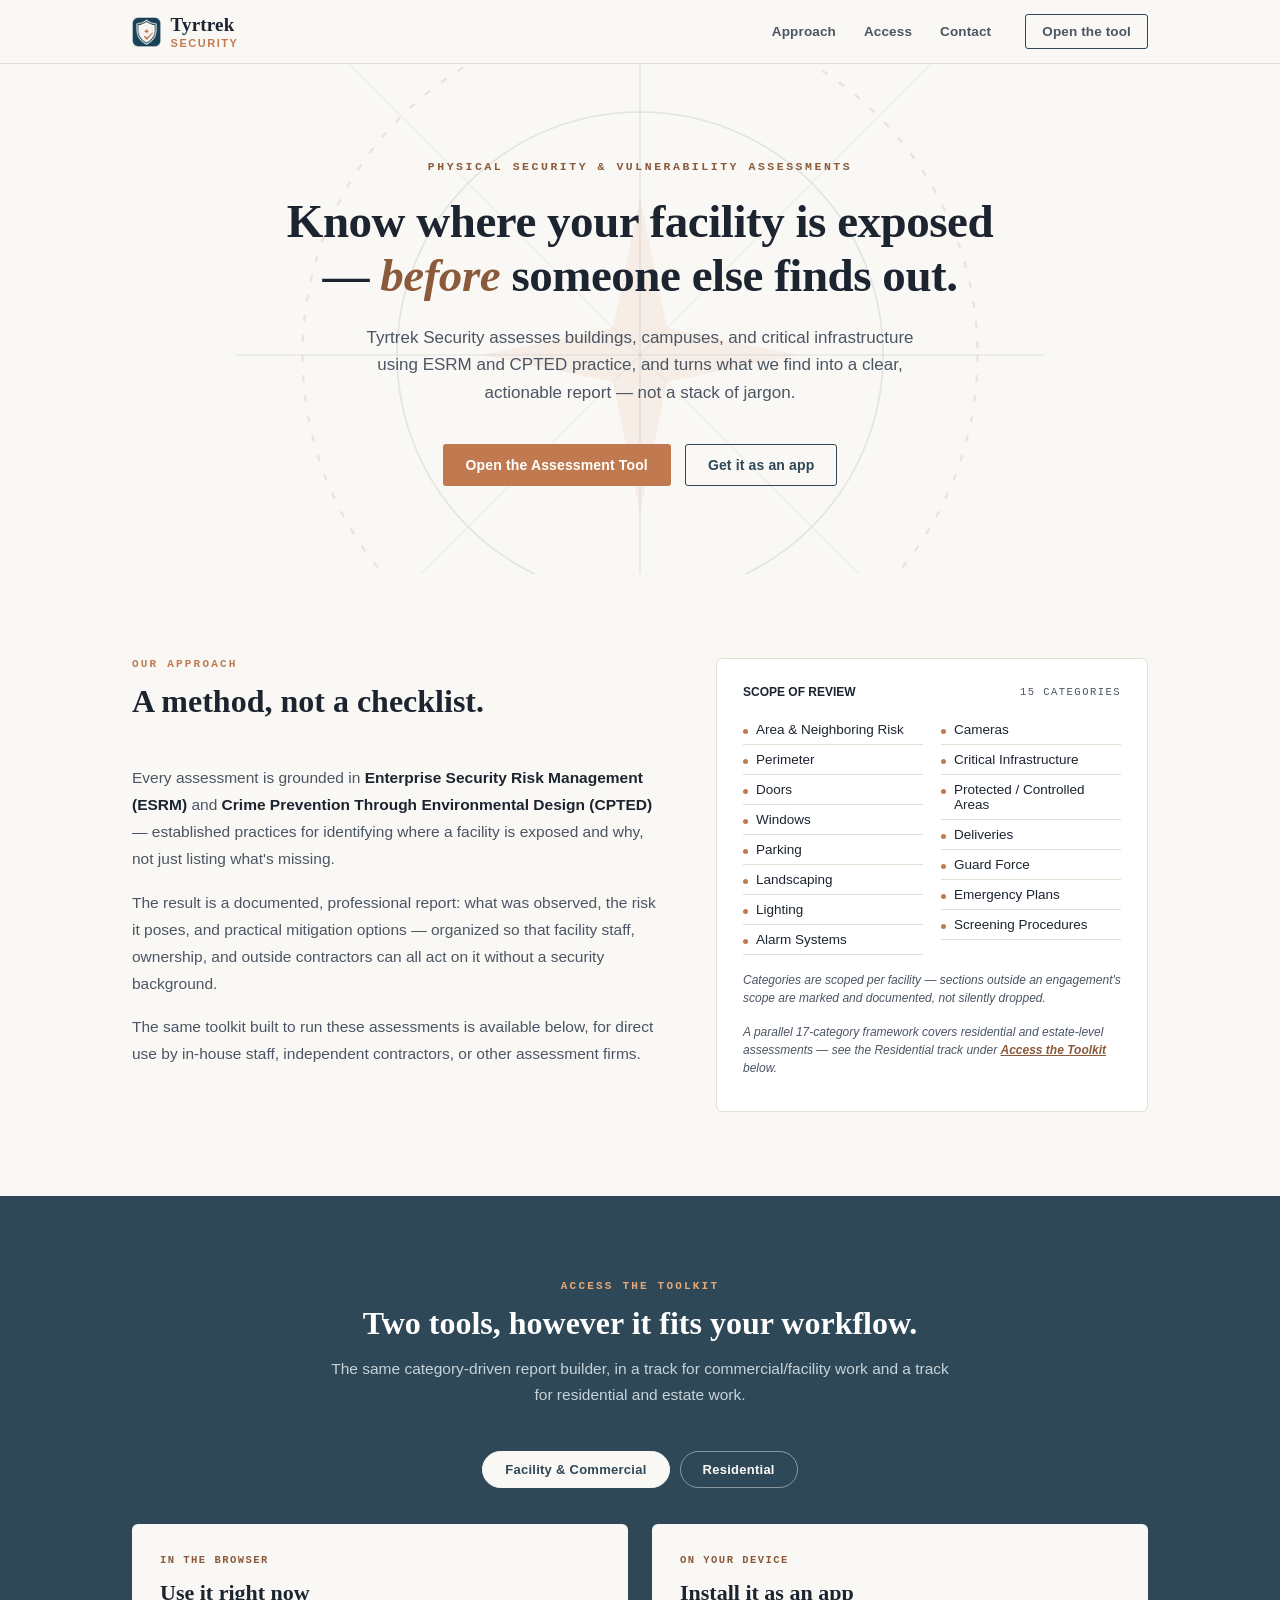
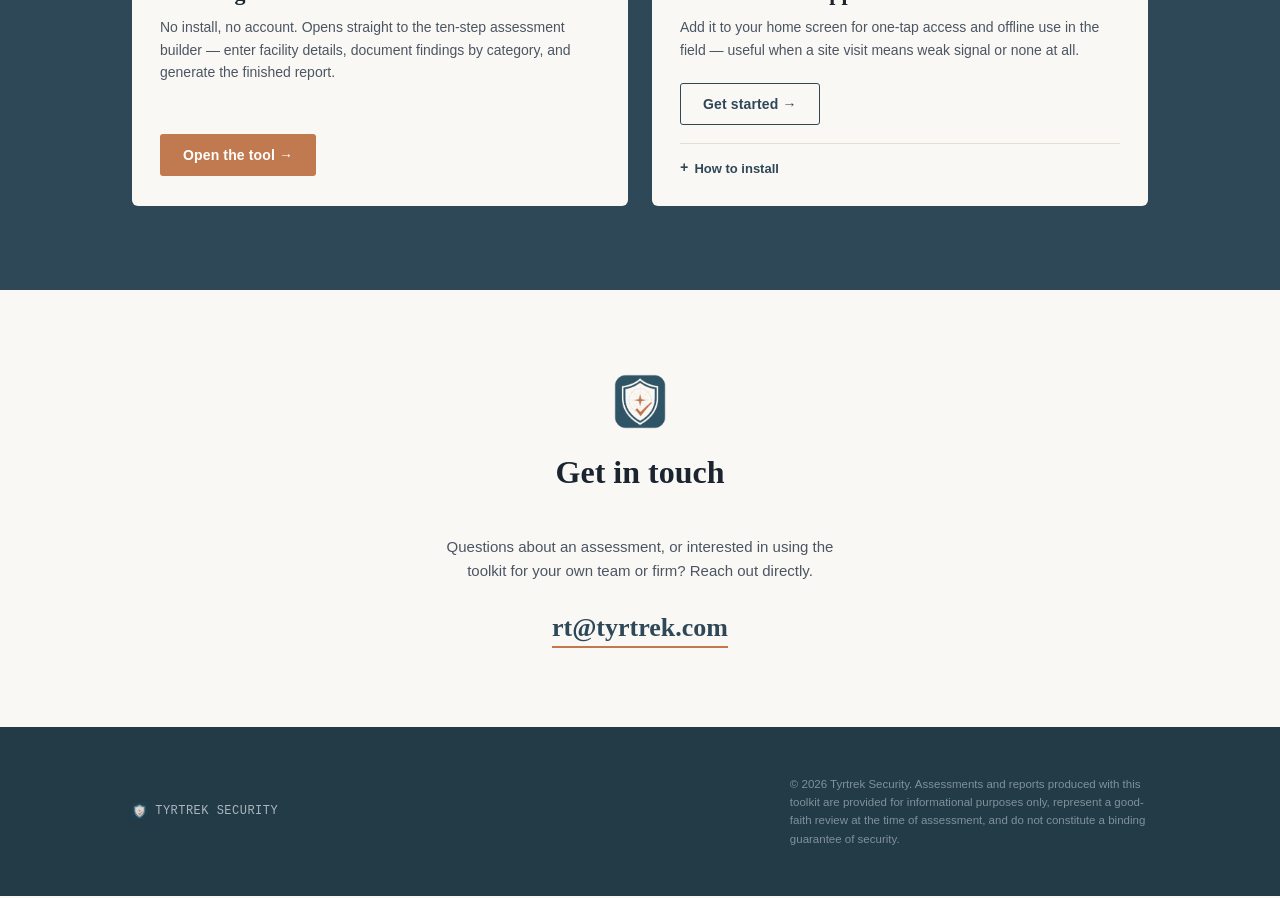
==== commit c0d7d85c: "Add files via upload" ====
--- a/index.html
+++ b/index.html
@@ -2,22 +2,22 @@
 <html lang="en">
 <head>
 <meta charset="UTF-8">
-<meta name="viewport" content="width=device-width, initial-scale=1.0, viewport-fit=cover">
-<title>Residential Vulnerability Assessment Report Generator</title>
-
-<!-- PWA: installability -->
-<link rel="manifest" href="manifest.json">
+<meta name="viewport" content="width=device-width, initial-scale=1.0">
+<title>Tyrtrek Security — Physical Security Vulnerability Assessments</title>
+<meta name="description" content="Tyrtrek Security conducts physical security vulnerability assessments grounded in ESRM and CPTED practice, and provides a self-service assessment toolkit for facilities, contractors, and assessment firms.">
+
+<link rel="icon" type="image/png" sizes="32x32" href="assets/favicon-32.png">
+<link rel="icon" type="image/png" sizes="16x16" href="assets/favicon-16.png">
+<link rel="apple-touch-icon" href="assets/apple-touch-icon.png">
 <meta name="theme-color" content="#2f4858">
-<meta name="background-color" content="#e9e4d8">
-<link rel="icon" type="image/png" sizes="192x192" href="icon-192.png">
-<link rel="icon" type="image/png" sizes="512x512" href="icon-512.png">
-
-<!-- iOS home-screen behavior (Safari doesn't read manifest.json for these) -->
-<link rel="apple-touch-icon" href="apple-touch-icon.png">
-<meta name="apple-mobile-web-app-capable" content="yes">
-<meta name="apple-mobile-web-app-status-bar-style" content="black-translucent">
-<meta name="apple-mobile-web-app-title" content="Home VA">
-<meta name="mobile-web-app-capable" content="yes">
+
+<meta property="og:title" content="Tyrtrek Security — Physical Security Vulnerability Assessments">
+<meta property="og:description" content="Vulnerability assessments grounded in ESRM and CPTED practice, plus a self-service assessment toolkit — in your browser or installed as an app.">
+<meta property="og:type" content="website">
+<meta property="og:image" content="assets/og-image.jpg">
+<meta property="og:url" content="https://tyrtrek.com/">
+<meta name="twitter:card" content="summary_large_image">
+
 <style>
   :root{
     --ink:#1c2430;
@@ -26,1748 +26,409 @@
     --paper-line:#e4ded2;
     --folder:#2f4858;
     --folder-dark:#233a47;
-    --tab-active:#c17a4f;
-    --accent:#8a5a3b;
-    --low:#5b7f5e;
-    --medium:#b98a35;
-    --high:#b95c38;
-    --critical:#a13c3c;
-    --border:#d8d2c4;
+    --accent:#c17a4f;
+    --accent-deep:#8a5a3b;
     --serif:'Iowan Old Style','Palatino Linotype',Palatino,Georgia,serif;
     --sans:-apple-system,BlinkMacSystemFont,'Segoe UI',Roboto,Helvetica,Arial,sans-serif;
     --mono:'SF Mono',Consolas,Monaco,monospace;
   }
   *{box-sizing:border-box;}
+  html{scroll-behavior:smooth;}
   body{
     margin:0;
     font-family:var(--sans);
     color:var(--ink);
-    background:#e9e4d8;
+    background:var(--paper);
     -webkit-font-smoothing:antialiased;
   }
-  /* ---------- APP SHELL ---------- */
-  .app{
-    display:flex;
-    min-height:100vh;
-  }
-  .rail{
-    width:230px;
-    flex-shrink:0;
-    background:var(--folder);
-    color:#dfe6ea;
-    padding:28px 0 20px;
-    display:flex;
-    flex-direction:column;
-    position:sticky;
-    top:0;
-    height:100vh;
-    overflow-y:auto;
-  }
-  .rail-brand{
-    padding:0 20px 22px;
-    border-bottom:1px solid rgba(255,255,255,.12);
-    margin-bottom:8px;
-  }
-  .rail-brand .eyebrow{
-    font-size:10px;
-    letter-spacing:.14em;
-    text-transform:uppercase;
-    color:#9fb4bf;
-    margin-bottom:4px;
-  }
-  .rail-brand h1{
-    font-family:var(--serif);
-    font-size:18px;
-    font-weight:600;
-    margin:0;
-    line-height:1.25;
-    color:#fff;
-  }
-  .tab{
-    position:relative;
-    display:flex;
-    align-items:center;
-    gap:10px;
-    padding:11px 20px 11px 24px;
-    font-size:13.5px;
-    color:#c7d2d8;
-    cursor:pointer;
-    border-left:3px solid transparent;
-    transition:background .15s, color .15s;
-  }
-  .tab .num{
-    font-family:var(--mono);
-    font-size:10px;
-    color:#7d95a1;
-    width:16px;
-  }
-  .tab:hover{ background:rgba(255,255,255,.05); color:#fff; }
-  .tab.active{
-    background:var(--folder-dark);
-    color:#fff;
-    border-left-color:var(--tab-active);
-  }
-  .tab.active .num{ color:var(--tab-active); }
-  .rail-footer{
-    margin-top:auto;
-    padding:16px 20px 0;
-  }
+  img{max-width:100%; display:block;}
+  a{color:inherit;}
+  .wrap{max-width:1080px; margin:0 auto; padding:0 32px;}
+
+  /* ---------- SKIP LINK ---------- */
+  .skip-link{
+    position:absolute; left:-9999px; top:0; background:var(--folder); color:#fff;
+    padding:10px 16px; z-index:100; border-radius:0 0 4px 0;
+  }
+  .skip-link:focus{ left:0; }
+
+  /* ---------- TOP BAR ---------- */
+  .topbar{
+    position:sticky; top:0; z-index:20;
+    background:rgba(250,248,244,.92);
+    backdrop-filter:blur(6px);
+    border-bottom:1px solid var(--paper-line);
+  }
+  .topbar-inner{
+    display:flex; align-items:center; justify-content:space-between;
+    padding:14px 32px;
+    max-width:1080px; margin:0 auto;
+  }
+  .brand-mark{ display:flex; align-items:center; gap:10px; text-decoration:none; }
+  .brand-mark img{ height:30px; width:auto; }
+  .brand-mark .wordmark{ font-family:var(--serif); font-size:19px; font-weight:600; color:var(--ink); letter-spacing:.01em; }
+  .brand-mark .wordmark span{ color:var(--accent); font-family:var(--sans); font-weight:700; font-size:11px; letter-spacing:.14em; display:block; margin-top:1px; }
+  .topbar nav{ display:flex; align-items:center; gap:28px; }
+  .topbar nav a{
+    font-size:13.5px; font-weight:600; text-decoration:none; color:var(--ink-soft);
+    letter-spacing:.01em;
+  }
+  .topbar nav a:hover{ color:var(--ink); }
+  .topbar .btn{ margin-left:6px; }
+
+  /* ---------- BUTTONS ---------- */
   .btn{
-    display:inline-flex;
-    align-items:center;
-    justify-content:center;
-    gap:8px;
-    border:1px solid transparent;
-    border-radius:3px;
-    padding:10px 16px;
-    font-size:13px;
-    font-weight:600;
-    cursor:pointer;
-    font-family:var(--sans);
-    letter-spacing:.01em;
-  }
-  .btn-primary{ background:var(--tab-active); color:#fff; }
-  .btn-primary:hover{ background:#a8663d; }
-  .btn-ghost{ background:transparent; border-color:rgba(255,255,255,.3); color:#eef2f4; width:100%; }
-  .btn-ghost:hover{ background:rgba(255,255,255,.08); }
-  .btn-outline{ background:#fff; border-color:var(--border); color:var(--ink); }
-  .btn-outline:hover{ background:#f4f1ea; }
-  .btn-small{ padding:6px 10px; font-size:12px; }
-  .btn-danger{ color:var(--critical); background:transparent; border-color:transparent; }
-
-  /* ---------- MAIN / FORM ---------- */
-  .main{ flex:1; padding:44px 56px 90px; max-width:900px; }
-  .panel{ display:none; }
-  .panel.active{ display:block; animation:fade .2s ease; }
-  @keyframes fade{ from{opacity:0; transform:translateY(4px);} to{opacity:1; transform:none;} }
-
-  .panel-head{ margin-bottom:28px; border-bottom:1px solid var(--border); padding-bottom:16px; }
-  .panel-head .eyebrow{ font-size:11px; letter-spacing:.14em; text-transform:uppercase; color:var(--accent); font-weight:700; margin-bottom:6px; }
-  .panel-head h2{ font-family:var(--serif); font-size:28px; margin:0 0 6px; }
-  .panel-head p{ margin:0; color:var(--ink-soft); font-size:14px; max-width:60ch; line-height:1.5; }
-
-  label{ display:block; font-size:12.5px; font-weight:700; color:var(--ink); margin:18px 0 6px; }
-  label .hint{ font-weight:400; color:var(--ink-soft); font-size:11.5px; display:block; margin-top:2px; }
-  input[type=text], input[type=date], textarea, select{
-    width:100%;
-    font-family:var(--sans);
-    font-size:14px;
-    padding:10px 12px;
-    border:1px solid var(--border);
-    border-radius:3px;
-    background:#fff;
-    color:var(--ink);
-  }
-  textarea{ resize:vertical; min-height:90px; line-height:1.55; }
-  input:focus, textarea:focus, select:focus{ outline:2px solid var(--accent); outline-offset:1px; }
-  .row{ display:flex; gap:16px; }
-  .row > div{ flex:1; }
-
-  .field-group{ background:#fff; border:1px solid var(--border); border-radius:5px; padding:18px 20px 22px; margin-bottom:16px; }
-
-  /* photo uploader */
-  .photo-drop{
-    border:1.5px dashed var(--border);
-    border-radius:5px;
-    padding:16px;
+    display:inline-flex; align-items:center; gap:8px;
+    font-family:var(--sans); font-size:14px; font-weight:700;
+    padding:12px 22px; border-radius:3px; text-decoration:none;
+    letter-spacing:.01em; border:1.5px solid transparent; cursor:pointer;
+    transition:background .15s, color .15s, border-color .15s, transform .1s;
+  }
+  .btn:active{ transform:translateY(1px); }
+  .btn-primary{ background:var(--accent); color:#fff; }
+  .btn-primary:hover{ background:var(--accent-deep); }
+  .btn-outline{ background:transparent; border-color:var(--folder); color:var(--folder); }
+  .btn-outline:hover{ background:var(--folder); color:#fff; }
+  .btn-outline-light{ background:transparent; border-color:rgba(250,248,244,.5); color:var(--paper); }
+  .btn-outline-light:hover{ background:rgba(250,248,244,.12); border-color:var(--paper); }
+  .btn-small{ padding:9px 16px; font-size:12.5px; }
+
+  /* ---------- HERO ---------- */
+  .hero{
+    position:relative; overflow:hidden;
+    padding:96px 32px 88px;
     text-align:center;
-    font-size:12.5px;
-    color:var(--ink-soft);
-    cursor:pointer;
-    background:#fcfaf6;
-  }
-  .photo-drop:hover{ border-color:var(--accent); color:var(--accent); }
-  .photo-grid{ display:flex; flex-wrap:wrap; gap:14px; margin-top:14px; }
-  .photo-card{ width:300px; }
-  .photo-card img{ width:300px; height:210px; object-fit:cover; border-radius:3px; border:1px solid var(--border); display:block; }
-  .photo-card input{ margin-top:6px; font-size:11.5px; padding:6px 8px; }
-  .photo-card .remove{ font-size:11px; color:var(--critical); background:none; border:none; cursor:pointer; margin-top:4px; padding:0; }
-
-  /* category cards */
-  .cat-card{ background:#fff; border:1px solid var(--border); border-radius:5px; margin-bottom:14px; overflow:hidden; }
-  .cat-card-head{ display:flex; align-items:center; gap:12px; padding:14px 18px; background:#f6f3ec; cursor:pointer; }
-  .cat-card-head input[type=checkbox]{ width:17px; height:17px; accent-color:var(--accent); }
-  .cat-card-head .cat-name{ font-weight:700; font-size:14.5px; flex:1; font-family:var(--serif); }
-  .cat-card-head .chev{ font-size:11px; color:var(--ink-soft); transition:transform .15s; }
-  .cat-card.no-report .cat-card-head{ background:#efece3; }
-  .cat-card.no-report .cat-name{ color:var(--ink-soft); }
-  .status-select{ width:auto; font-size:12px; padding:5px 8px; }
-  .cat-card.open .chev{ transform:rotate(90deg); }
-  .cat-card-body{ display:none; padding:16px 20px 20px; }
-  .cat-card.open .cat-card-body{ display:block; }
-  .vuln-card{ background:#fbfaf6; border:1px solid var(--paper-line); border-radius:4px; padding:14px 16px 18px; margin-bottom:14px; }
-  .vuln-card-top{ display:flex; align-items:center; gap:10px; }
-  .vuln-index{ font-family:var(--mono); font-size:11px; color:var(--ink-soft); text-transform:uppercase; letter-spacing:.05em; flex:1; }
-  .vuln-card-top .priority-select{ min-width:150px; }
-  .member-card{ background:#fbfaf6; border:1px solid var(--paper-line); border-radius:4px; padding:14px 16px 18px; margin-bottom:12px; }
-  .member-card-top{ display:flex; align-items:center; gap:10px; margin-bottom:8px; }
-  .member-card-top .member-index{ font-family:var(--mono); font-size:11px; color:var(--ink-soft); flex:1; text-transform:uppercase; letter-spacing:.05em; }
-  .member-photo-thumb{ width:64px; height:64px; object-fit:cover; border-radius:50%; border:1px solid var(--border); display:block; }
-  .priority-select{ width:auto; display:inline-block; min-width:170px; }
-  .cat-remove{ font-size:11px; color:var(--critical); background:none; border:none; cursor:pointer; }
-  .add-cat-row{ display:flex; gap:10px; margin-top:6px; }
-  .add-cat-row input{ flex:1; }
-
-  .conclusion-table{ width:100%; border-collapse:collapse; margin-top:16px; font-size:13px; }
-  .conclusion-table th, .conclusion-table td{ border:1px solid var(--border); padding:8px 10px; text-align:left; }
-  .conclusion-table th{ background:#f6f3ec; font-size:11px; text-transform:uppercase; letter-spacing:.05em; }
-  .pill{ display:inline-block; padding:2px 9px; border-radius:20px; font-size:11px; font-weight:700; color:#fff; }
-  .pill.low{ background:var(--low); } .pill.medium{ background:var(--medium); }
-  .pill.high{ background:var(--high); } .pill.critical{ background:var(--critical); }
-  .pill.unrated{ background:#9aa1a8; }
-
-  .nav-buttons{ display:flex; justify-content:space-between; margin-top:36px; padding-top:20px; border-top:1px solid var(--border); }
-
-  /* ---------- REPORT / PRINT VIEW ---------- */
-  #reportView{ display:none; background:#d9d3c4; min-height:100vh; padding:40px 0 80px; }
-  #reportView.active{ display:block; }
-  .toolbar{
-    position:sticky; top:0; z-index:20;
-    background:var(--folder-dark); color:#fff;
-    padding:12px 30px; display:flex; align-items:center; justify-content:space-between;
-    margin-bottom:30px;
-  }
-  .toolbar .toolbar-title{ font-family:var(--serif); font-size:14px; }
-  .toolbar-actions{ display:flex; gap:10px; }
-  .sheet{
-    width:816px; min-height:1056px; margin:0 auto 26px; background:var(--paper);
-    box-shadow:0 6px 24px rgba(0,0,0,.18);
-    padding:70px 72px; position:relative;
-  }
-  .sheet.cover{ display:flex; flex-direction:column; justify-content:space-between; }
-  .cover .logo-slot{ width:120px; height:120px; border-radius:4px; display:flex; align-items:center; justify-content:center; overflow:hidden; margin-bottom:26px; }
-  .cover .logo-slot.empty{ border:1px dashed var(--border); }
-  .cover .logo-slot img{ width:100%; height:100%; object-fit:contain; }
-  .cover .team-line{ font-size:12.5px; color:var(--ink-soft); }
-  .cover .kicker{ font-size:11px; letter-spacing:.18em; text-transform:uppercase; color:var(--accent); font-weight:700; margin-bottom:14px; }
-  .cover h1{
-    font-family:var(--title-font-family, var(--serif)); font-size:var(--title-font-size, 42px);
-    font-weight:var(--title-font-weight, 400); font-style:var(--title-font-style, normal);
-    text-decoration:var(--title-text-decoration, none); line-height:1.08; margin:0 0 10px;
-  }
-  .cover h2{
-    font-family:var(--title-font-family, var(--serif)); font-size:calc(var(--title-font-size, 42px) * 0.52);
-    font-weight:var(--title-font-weight, 400); font-style:var(--title-font-style, normal);
-    text-decoration:var(--title-text-decoration, none); color:var(--ink-soft); margin:0 0 40px;
-  }
-  .cover-meta{ display:grid; grid-template-columns:1fr 1fr; gap:14px 30px; border-top:1px solid var(--paper-line); padding-top:22px; font-size:12.5px; }
-  .cover-meta .k{ text-transform:uppercase; letter-spacing:.08em; color:var(--ink-soft); font-size:10px; margin-bottom:3px; }
-  .cover-meta .v{ font-size:14px; }
-  .conf-strip{ margin-top:30px; padding:10px 14px; background:#f1ece0; border-left:3px solid var(--accent); font-size:11.5px; color:var(--ink-soft); }
-
-  .sheet h1.section-title{ font-family:var(--serif); font-size:26px; border-bottom:2px solid var(--ink); padding-bottom:10px; margin:0 0 22px; }
-  .sheet h2.sub-title{ font-family:var(--serif); font-size:17px; margin:26px 0 8px; color:var(--accent); }
-  .sheet p, .sheet li, .sheet .body-block, .sheet td{
-    font-family:var(--report-font-family, var(--sans)); font-size:var(--report-font-size, 13.5px);
-    font-weight:var(--report-font-weight, 400); font-style:var(--report-font-style, normal);
-    text-decoration:var(--report-text-decoration, none); line-height:1.7; color:#2a2f36;
-  }
-  .sheet .body-block{ white-space:pre-wrap; }
-  .toc-line{ display:flex; align-items:baseline; gap:8px; font-size:13.5px; margin:9px 0; }
-  .toc-line .dots{ flex:1; border-bottom:1px dotted #a39c8a; height:1px; margin-bottom:4px; }
-  .disclaimer-box{ border:1px solid var(--ink); padding:24px; font-size:12.5px; line-height:1.7; background:#fff; }
-  .disclaimer-box h1{ font-family:var(--serif); font-size:20px; margin-top:0; }
-
-  .report-photo-grid{ display:flex; flex-wrap:wrap; gap:20px; margin:14px 0 4px; align-items:flex-start; }
-  .report-photo-grid figure{ margin:0; max-width:100%; }
-  .photo-resize-wrap{
-    width:440px; height:300px; overflow:hidden; display:block;
-    min-width:150px; min-height:100px; max-width:650px; max-height:520px;
-    border:1px solid var(--paper-line);
-  }
-  .photo-resize-wrap img{ width:100%; height:100%; object-fit:cover; display:block; pointer-events:none; }
-  .report-photo-grid figcaption{
-    font-size:12.5px; font-weight:600; font-style:normal; color:var(--ink);
-    margin-top:8px; padding-left:8px; border-left:3px solid var(--accent); line-height:1.4;
-  }
-  .resize-hint{ font-size:11px; color:var(--ink-soft); margin:8px 0 0; font-style:italic; }
-  @media print{
-    .photo-resize-wrap{ resize:none !important; cursor:default; overflow:visible; }
-    .resize-hint{ display:none !important; }
-    .resize-handle{ display:none !important; }
-    .menu-toggle, .rail-scrim{ display:none !important; }
-  }
-
-  .finding-block{ break-inside:avoid; margin-bottom:26px; padding-bottom:20px; border-bottom:1px solid var(--paper-line); }
-  .finding-block:last-child{ border-bottom:none; }
-  .finding-block h3{ font-family:var(--serif); font-size:18px; margin:0 0 4px; }
-  .finding-block .label{ font-size:10.5px; text-transform:uppercase; letter-spacing:.08em; color:var(--accent); font-weight:700; margin:14px 0 4px; }
-
-  .page-break{ break-before:page; }
-  .empty-note{ font-size:12.5px; color:var(--ink-soft); font-style:italic; }
-
-  /* ---- Signature block ---- */
-  .sig-tabs{ display:flex; gap:8px; margin:6px 0 12px; }
-  .sig-tab{
-    font-family:var(--sans); font-size:12.5px; font-weight:600; padding:8px 14px;
-    border:1px solid var(--border); background:#fff; color:var(--ink-soft); border-radius:3px; cursor:pointer;
-  }
-  .sig-tab.active{ background:var(--folder); color:#fff; border-color:var(--folder); }
-  .sig-typed-input{ margin-bottom:10px; }
-  .sig-typed-preview{
-    font-family:'Snell Roundhand','Brush Script MT','Segoe Script',cursive;
-    font-size:38px; color:var(--ink); border-bottom:1.5px solid var(--ink); padding:6px 10px 12px;
-    min-height:56px; max-width:420px;
-  }
-  .sig-typed-preview.locked{ border-bottom:none; margin-bottom:0; padding-left:0; }
-  .sig-canvas-wrap{ display:inline-block; border:1.5px solid var(--border); border-radius:4px; background:#fff; }
-  .sig-canvas-wrap canvas{ display:block; cursor:crosshair; }
-  .sig-locked{ border:1.5px solid var(--ink); border-radius:5px; padding:22px 26px; background:#fff; max-width:480px; }
-  @media print{
-    .sig-tabs, #sigTypeWrap input, .sig-canvas-wrap, #signatureArea .btn{ display:none !important; }
-    .no-print{ display:none !important; }
-  }
-
-  @media print{
-    body{ background:#fff; }
-    .rail, .toolbar, .app{ display:none !important; }
-    #reportView{ display:block !important; padding:0; background:#fff; }
-    .sheet{ box-shadow:none; width:auto; min-height:0; margin:0; padding:0.6in 0.75in; }
-    .page-break{ break-before:page; }
-    a{ color:inherit; text-decoration:none; }
-  }
-
-  /* ---------- CUSTOM RESIZE HANDLE (touch + mouse) ----------
-     Native CSS `resize` (used above) has no touch equivalent on
-     phones/tablets, so photos there get this explicit drag handle
-     instead. Both mechanisms coexist: desktop mice keep the native
-     corner resize, and this handle drives resizing wherever the CSS
-     one can't be grabbed with a finger. */
-  .photo-resize-wrap{ position:relative; }
-  .resize-handle{
-    position:absolute; right:0; bottom:0; width:26px; height:26px;
-    touch-action:none; cursor:nwse-resize;
-    background:linear-gradient(135deg, transparent 50%, rgba(28,36,48,.55) 50%);
-    border-bottom-right-radius:2px;
-  }
-  .resize-handle::after{
-    content:''; position:absolute; right:5px; bottom:5px; width:8px; height:8px;
-    border-right:2px solid #fff; border-bottom:2px solid #fff; opacity:.85;
-  }
-
-  /* ---------- MOBILE LAYOUT ---------- */
-  .menu-toggle{
-    display:none;
-    align-items:center; justify-content:center;
-    width:40px; height:40px; border-radius:6px;
-    background:var(--folder-dark); border:1px solid rgba(255,255,255,.18);
-    color:#fff; font-size:18px; cursor:pointer; flex-shrink:0;
-  }
-  .rail-scrim{
-    display:none; position:fixed; inset:0; background:rgba(20,26,33,.45);
-    z-index:39;
-  }
-  .mobile-topbar{ display:none; }
-
-  @media (max-width: 820px){
-    .app{ flex-direction:column; }
-    .mobile-topbar{
-      display:flex; align-items:center; gap:12px;
-      background:var(--folder); color:#fff; padding:12px 16px;
-      position:sticky; top:0; z-index:20;
-      padding-top:calc(12px + env(safe-area-inset-top));
-    }
-    .mobile-topbar h1{ font-family:var(--serif); font-size:16px; margin:0; font-weight:600; }
-    .menu-toggle{ display:inline-flex; }
-    .rail{
-      position:fixed; top:0; left:0; bottom:0; z-index:40;
-      width:82vw; max-width:300px; height:100vh;
-      transform:translateX(-100%);
-      transition:transform .22s ease;
-      padding-top:calc(28px + env(safe-area-inset-top));
-      box-shadow:2px 0 18px rgba(0,0,0,.25);
-    }
-    .rail.open{ transform:translateX(0); }
-    .rail-scrim.open{ display:block; }
-    .main{ padding:20px 16px 100px; max-width:100%; }
-    .panel-head h2{ font-size:22px; }
-    .toolbar{ flex-wrap:wrap; gap:8px; }
-    .photo-resize-wrap{ width:100%; max-width:100%; height:220px; }
-    input, select, textarea, button{ font-size:16px; } /* prevents iOS auto-zoom on focus */
+  }
+  .hero-motif{
+    position:absolute; top:50%; left:50%; transform:translate(-50%,-46%);
+    width:900px; height:900px; pointer-events:none; z-index:0;
+    opacity:.5;
+  }
+  .hero-inner{ position:relative; z-index:1; max-width:720px; margin:0 auto; }
+  .hero .eyebrow{
+    font-family:var(--mono); font-size:11.5px; letter-spacing:.22em; text-transform:uppercase;
+    color:var(--accent-deep); font-weight:700; margin-bottom:22px;
+  }
+  .hero h1{
+    font-family:var(--serif); font-size:47px; line-height:1.14; font-weight:600;
+    margin:0 0 22px; color:var(--ink);
+    letter-spacing:-.01em;
+  }
+  .hero h1 em{ font-style:italic; color:var(--accent-deep); }
+  .hero p.lede{
+    font-size:17px; line-height:1.6; color:var(--ink-soft); margin:0 auto 38px;
+    max-width:58ch;
+  }
+  .hero-ctas{ display:flex; gap:14px; justify-content:center; flex-wrap:wrap; }
+
+  /* ---------- SECTION SHELL ---------- */
+  section{ padding:84px 0; }
+  .section-head{ max-width:640px; margin:0 0 44px; }
+  .section-head.center{ margin-left:auto; margin-right:auto; text-align:center; }
+  .eyebrow{
+    font-family:var(--mono); font-size:11px; letter-spacing:.2em; text-transform:uppercase;
+    color:var(--accent); font-weight:700; margin-bottom:12px;
+  }
+  h2{ font-family:var(--serif); font-size:32px; line-height:1.2; margin:0 0 14px; font-weight:600; }
+  .section-head p{ font-size:15.5px; line-height:1.65; color:var(--ink-soft); margin:0; }
+
+  /* ---------- APPROACH ---------- */
+  .approach-grid{ display:grid; grid-template-columns:1.1fr .9fr; gap:56px; align-items:start; }
+  .approach-body p{ font-size:15.5px; line-height:1.75; color:var(--ink-soft); margin:0 0 16px; }
+  .approach-body p:last-child{ margin-bottom:0; }
+  .approach-body strong{ color:var(--ink); font-weight:700; }
+
+  .scope-panel{
+    background:#fff; border:1px solid var(--paper-line); border-radius:6px;
+    padding:26px 26px 22px;
+  }
+  .scope-panel .panel-label{
+    font-family:var(--mono); font-size:10.5px; letter-spacing:.14em; text-transform:uppercase;
+    color:var(--ink-soft); margin-bottom:16px; display:flex; align-items:center; justify-content:space-between;
+  }
+  .scope-panel .panel-label b{ color:var(--ink); font-family:var(--sans); font-weight:700; letter-spacing:0; font-size:12px; }
+  .scope-list{ list-style:none; margin:0; padding:0; columns:2; column-gap:18px; }
+  .scope-list li{
+    font-size:13.5px; color:var(--ink); padding:7px 0; border-bottom:1px solid var(--paper-line);
+    break-inside:avoid; display:flex; align-items:baseline; gap:8px;
+  }
+  .scope-list li::before{
+    content:''; width:5px; height:5px; border-radius:50%; background:var(--accent);
+    flex-shrink:0; margin-bottom:1px;
+  }
+  .scope-note{ font-size:12px; color:var(--ink-soft); margin-top:16px; font-style:italic; line-height:1.5; }
+
+  /* ---------- ACCESS (teal band) ---------- */
+  .access{ background:var(--folder); color:var(--paper); }
+  .access .eyebrow{ color:#e6a878; }
+  .access h2{ color:#fff; }
+  .access .section-head p{ color:#c6d3d8; }
+
+  .access-toggle{ display:flex; justify-content:center; gap:10px; margin-bottom:36px; flex-wrap:wrap; }
+  .access-toggle button{
+    font-family:var(--sans); font-size:13px; font-weight:700; letter-spacing:.02em;
+    padding:10px 22px; border-radius:20px; border:1.5px solid rgba(250,248,244,.45);
+    background:transparent; color:var(--paper); cursor:pointer;
+    transition:background .15s, color .15s, border-color .15s;
+  }
+  .access-toggle button.active{ background:var(--paper); color:var(--folder); border-color:var(--paper); }
+  .access-toggle button:hover:not(.active){ border-color:var(--paper); }
+  .access-track{ display:none; }
+  .access-track.active{ display:block; }
+  .access-grid{ display:grid; grid-template-columns:1fr 1fr; gap:24px; }
+  .access-card{
+    background:var(--paper); color:var(--ink);
+    border-radius:6px; padding:30px 28px;
+    display:flex; flex-direction:column;
+  }
+  .access-card .tag{
+    font-family:var(--mono); font-size:10.5px; letter-spacing:.14em; text-transform:uppercase;
+    color:var(--accent-deep); font-weight:700; margin-bottom:14px;
+  }
+  .access-card h3{ font-family:var(--serif); font-size:22px; margin:0 0 10px; font-weight:600; }
+  .access-card p{ font-size:14px; line-height:1.6; color:var(--ink-soft); margin:0 0 22px; flex-grow:1; }
+  .access-card .btn{ align-self:flex-start; }
+
+  details.install-steps{ margin-top:18px; border-top:1px solid var(--paper-line); padding-top:16px; }
+  details.install-steps summary{
+    font-size:13px; font-weight:700; color:var(--folder); cursor:pointer; list-style:none;
+    display:flex; align-items:center; gap:6px;
+  }
+  details.install-steps summary::-webkit-details-marker{ display:none; }
+  details.install-steps summary::before{ content:'+'; font-family:var(--mono); font-size:14px; }
+  details.install-steps[open] summary::before{ content:'–'; }
+  details.install-steps ol{ margin:14px 0 0; padding-left:18px; font-size:13px; line-height:1.6; color:var(--ink-soft); }
+  details.install-steps li{ margin-bottom:8px; }
+  details.install-steps li:last-child{ margin-bottom:0; }
+  details.install-steps li b{ color:var(--ink); }
+
+  /* ---------- CONTACT ---------- */
+  .contact{ text-align:center; }
+  .contact-mark{ width:52px; margin:0 auto 24px; opacity:.9; }
+  .contact h2{ margin-bottom:14px; }
+  .contact p{ font-size:15px; color:var(--ink-soft); max-width:48ch; margin:0 auto 30px; line-height:1.6; }
+  .contact-email{
+    font-family:var(--serif); font-size:26px; font-weight:600; color:var(--folder);
+    text-decoration:none; border-bottom:2px solid var(--accent); padding-bottom:4px;
+  }
+  .contact-email:hover{ color:var(--accent-deep); }
+
+  /* ---------- FOOTER ---------- */
+  footer{ background:var(--folder-dark); color:#a9b7bd; padding:36px 0; }
+  .footer-inner{
+    display:flex; justify-content:space-between; align-items:center; flex-wrap:wrap; gap:16px;
+  }
+  .footer-brand{ display:flex; align-items:center; gap:8px; font-family:var(--mono); font-size:12px; letter-spacing:.04em; }
+  .footer-brand img{ height:16px; width:auto; opacity:.85; }
+  footer .disclaimer{ font-size:11.5px; line-height:1.6; color:#7f929a; max-width:56ch; }
+
+  /* ---------- RESPONSIVE ---------- */
+  @media (max-width: 760px){
+    .wrap, .topbar-inner{ padding-left:20px; padding-right:20px; }
+    .topbar nav{ gap:16px; }
+    .topbar nav a:not(.btn){ display:none; }
+    .hero{ padding:64px 20px 60px; }
+    .hero h1{ font-size:32px; }
+    .hero p.lede{ font-size:15.5px; }
+    section{ padding:56px 0; }
+    .approach-grid{ grid-template-columns:1fr; gap:36px; }
+    .access-grid{ grid-template-columns:1fr; }
+    .scope-list{ columns:1; }
+    .footer-inner{ flex-direction:column; align-items:flex-start; text-align:left; }
+    .hero-motif{ width:620px; height:620px; opacity:.35; }
+  }
+
+  /* ---------- REDUCED MOTION ---------- */
+  @media (prefers-reduced-motion: reduce){
+    html{ scroll-behavior:auto; }
+  }
+
+  /* ---------- FOCUS ---------- */
+  a:focus-visible, button:focus-visible, summary:focus-visible{
+    outline:2px solid var(--accent); outline-offset:2px;
   }
 </style>
 </head>
 <body>
 
-<div class="mobile-topbar">
-  <button class="menu-toggle" id="menuToggle" aria-label="Open step navigation" aria-expanded="false">☰</button>
-  <h1>Home VA Report Builder</h1>
+<a href="#main" class="skip-link">Skip to content</a>
+
+<div class="topbar">
+  <div class="topbar-inner">
+    <a href="#top" class="brand-mark">
+      <img src="assets/logo-icon.png" alt="" width="30" height="31">
+      <span class="wordmark">Tyrtrek<span>SECURITY</span></span>
+    </a>
+    <nav>
+      <a href="#approach">Approach</a>
+      <a href="#access">Access</a>
+      <a href="#contact">Contact</a>
+      <a href="app/" class="btn btn-outline btn-small">Open the tool</a>
+    </nav>
+  </div>
 </div>
-<div class="rail-scrim" id="railScrim"></div>
-
-<div class="app" id="appShell">
-  <nav class="rail" id="mainRail">
-    <div class="rail-brand">
-      <div class="eyebrow">Workflow Tool</div>
-      <h1>Residential Vulnerability Assessment Report Builder</h1>
+
+<main id="main">
+
+  <section class="hero" id="top">
+    <svg class="hero-motif" viewBox="0 0 400 400" xmlns="http://www.w3.org/2000/svg" aria-hidden="true">
+      <circle cx="200" cy="200" r="150" fill="none" stroke="#c17a4f" stroke-width="1" stroke-dasharray="3 6" opacity="0.35"/>
+      <circle cx="200" cy="200" r="108" fill="none" stroke="#2f4858" stroke-width="0.75" opacity="0.22"/>
+      <line x1="200" y1="20" x2="200" y2="380" stroke="#2f4858" stroke-width="0.75" opacity="0.18"/>
+      <line x1="20" y1="200" x2="380" y2="200" stroke="#2f4858" stroke-width="0.75" opacity="0.18"/>
+      <line x1="63" y1="63" x2="337" y2="337" stroke="#2f4858" stroke-width="0.5" opacity="0.12"/>
+      <line x1="337" y1="63" x2="63" y2="337" stroke="#2f4858" stroke-width="0.5" opacity="0.12"/>
+      <path d="M200 130 L212 188 L270 200 L212 212 L200 270 L188 212 L130 200 L188 188 Z" fill="#c17a4f" opacity="0.16"/>
+    </svg>
+    <div class="hero-inner">
+      <div class="eyebrow">Physical Security &amp; Vulnerability Assessments</div>
+      <h1>Know where your facility is exposed — <em>before</em> someone else finds out.</h1>
+      <p class="lede">Tyrtrek Security assesses buildings, campuses, and critical infrastructure using ESRM and CPTED practice, and turns what we find into a clear, actionable report — not a stack of jargon.</p>
+      <div class="hero-ctas">
+        <a href="app/" class="btn btn-primary">Open the Assessment Tool</a>
+        <a href="#access" class="btn btn-outline">Get it as an app</a>
+      </div>
     </div>
-    <div class="tab active" data-panel="team"><span class="num">01</span>Assessment Team</div>
-    <div class="tab" data-panel="facility"><span class="num">02</span>Residence &amp; Neighborhood Study</div>
-    <div class="tab" data-panel="disclaimer"><span class="num">03</span>Disclaimer</div>
-    <div class="tab" data-panel="intro"><span class="num">04</span>Introduction</div>
-    <div class="tab" data-panel="categories"><span class="num">05</span>Assessment Categories</div>
-    <div class="tab" data-panel="other"><span class="num">06</span>Other Recommendations</div>
-    <div class="tab" data-panel="conclusion"><span class="num">07</span>Conclusion</div>
-    <div class="tab" data-panel="appendix"><span class="num">08</span>Appendices</div>
-    <div class="tab" data-panel="design"><span class="num">09</span>Design &amp; Typography</div>
-    <div class="tab" data-panel="save"><span class="num">10</span>Save &amp; Resume</div>
-    <div class="rail-footer">
-      <button class="btn btn-ghost" onclick="document.getElementById('loadInput').click()">↥ Load Progress</button>
-      <input type="file" id="loadInput" accept="application/json" style="display:none" onchange="loadProgress(event)">
-      <button class="btn btn-ghost" style="margin-top:8px" onclick="saveProgress()">↧ Save Progress</button>
-      <button class="btn btn-primary" style="width:100%; margin-top:14px" onclick="generateReport()">Generate Report →</button>
+  </section>
+
+  <section id="approach">
+    <div class="wrap approach-grid">
+      <div>
+        <div class="section-head">
+          <div class="eyebrow">Our Approach</div>
+          <h2>A method, not a checklist.</h2>
+        </div>
+        <div class="approach-body">
+          <p>Every assessment is grounded in <strong>Enterprise Security Risk Management (ESRM)</strong> and <strong>Crime Prevention Through Environmental Design (CPTED)</strong> — established practices for identifying where a facility is exposed and why, not just listing what's missing.</p>
+          <p>The result is a documented, professional report: what was observed, the risk it poses, and practical mitigation options — organized so that facility staff, ownership, and outside contractors can all act on it without a security background.</p>
+          <p>The same toolkit built to run these assessments is available below, for direct use by in-house staff, independent contractors, or other assessment firms.</p>
+        </div>
+      </div>
+      <div class="scope-panel">
+        <div class="panel-label"><b>Scope of Review</b><span>15 Categories</span></div>
+        <ul class="scope-list">
+          <li>Area &amp; Neighboring Risk</li>
+          <li>Perimeter</li>
+          <li>Doors</li>
+          <li>Windows</li>
+          <li>Parking</li>
+          <li>Landscaping</li>
+          <li>Lighting</li>
+          <li>Alarm Systems</li>
+          <li>Cameras</li>
+          <li>Critical Infrastructure</li>
+          <li>Protected / Controlled Areas</li>
+          <li>Deliveries</li>
+          <li>Guard Force</li>
+          <li>Emergency Plans</li>
+          <li>Screening Procedures</li>
+        </ul>
+        <p class="scope-note">Categories are scoped per facility — sections outside an engagement's scope are marked and documented, not silently dropped.</p>
+        <p class="scope-note">A parallel 17-category framework covers residential and estate-level assessments — see the Residential track under <a href="#access" style="color:var(--accent-deep); font-weight:600;">Access the Toolkit</a> below.</p>
+      </div>
     </div>
-  </nav>
-
-  <main class="main">
-
-    <!-- 01 TEAM -->
-    <section class="panel active" id="panel-team">
-      <div class="panel-head">
-        <div class="eyebrow">Step 01</div>
-        <h2>Assessment Team &amp; Branding</h2>
-        <p>This information populates the cover page. Used by in-house staff, independent contractors, or a professional assessment firm — enter whichever identity applies.</p>
-      </div>
-      <div class="field-group">
-        <label>Assessment Team / Company Name</label>
-        <input type="text" id="teamName" placeholder="e.g. Meridian Security Consulting">
-        <div class="row">
-          <div>
-            <label>Website</label>
-            <input type="text" id="teamWebsite" placeholder="www.example.com">
+  </section>
+
+  <section id="access" class="access">
+    <div class="wrap">
+      <div class="section-head center">
+        <div class="eyebrow">Access the Toolkit</div>
+        <h2>Two tools, however it fits your workflow.</h2>
+        <p>The same category-driven report builder, in a track for commercial/facility work and a track for residential and estate work.</p>
+      </div>
+
+      <div class="access-toggle" role="tablist" aria-label="Assessment type">
+        <button id="toggle-facility" class="active" role="tab" aria-selected="true" onclick="showAccessTrack('facility')">Facility &amp; Commercial</button>
+        <button id="toggle-residential" role="tab" aria-selected="false" onclick="showAccessTrack('residential')">Residential</button>
+      </div>
+
+      <div id="access-facility" class="access-track active">
+        <div class="access-grid">
+          <div class="access-card">
+            <div class="tag">In the browser</div>
+            <h3>Use it right now</h3>
+            <p>No install, no account. Opens straight to the ten-step assessment builder — enter facility details, document findings by category, and generate the finished report.</p>
+            <a href="app/" class="btn btn-primary">Open the tool →</a>
           </div>
-          <div>
-            <label>License / Certification No. <span class="hint">(optional)</span></label>
-            <input type="text" id="teamLicense" placeholder="e.g. PSA License #12345">
+          <div class="access-card">
+            <div class="tag">On your device</div>
+            <h3>Install it as an app</h3>
+            <p>Add it to your home screen for one-tap access and offline use in the field — useful when a site visit means weak signal or none at all.</p>
+            <a href="app/" class="btn btn-outline">Get started →</a>
+            <details class="install-steps">
+              <summary>How to install</summary>
+              <ol>
+                <li><b>iPhone / iPad:</b> open the tool in Safari, tap Share, then "Add to Home Screen."</li>
+                <li><b>Android:</b> open the tool in Chrome, tap the menu (⋮), then "Install app."</li>
+                <li><b>Desktop:</b> open the tool in Chrome or Edge and click the install icon in the address bar.</li>
+              </ol>
+            </details>
           </div>
         </div>
-        <label>Team Logo <span class="hint">Appears on the cover page</span></label>
-        <div class="photo-drop" onclick="document.getElementById('logoInput').click()">Click to upload logo (PNG/JPG)</div>
-        <input type="file" id="logoInput" accept="image/*" style="display:none" onchange="handleLogo(event)">
-        <div id="logoPreviewWrap" class="photo-grid"></div>
-      </div>
-
-      <div class="field-group">
-        <label style="margin-top:0">Assessment Team Members <span class="hint">These appear on the Signature page in the generated report</span></label>
-        <label>Contact Fields to Collect</label>
-        <div style="display:flex; flex-wrap:wrap; gap:20px; margin-top:4px;">
-          <label style="margin:0; font-weight:400; font-size:13.5px; display:flex; align-items:center; gap:8px;"><input type="checkbox" id="teamCfgEmail" checked onchange="updateTeamConfig()" style="width:16px;height:16px;"> Email</label>
-          <label style="margin:0; font-weight:400; font-size:13.5px; display:flex; align-items:center; gap:8px;"><input type="checkbox" id="teamCfgPhone" checked onchange="updateTeamConfig()" style="width:16px;height:16px;"> Phone</label>
-          <label style="margin:0; font-weight:400; font-size:13.5px; display:flex; align-items:center; gap:8px;"><input type="checkbox" id="teamCfgWebsite" onchange="updateTeamConfig()" style="width:16px;height:16px;"> Website</label>
-          <label style="margin:0; font-weight:400; font-size:13.5px; display:flex; align-items:center; gap:8px;"><input type="checkbox" id="teamCfgPhoto" onchange="updateTeamConfig()" style="width:16px;height:16px;"> Picture</label>
-        </div>
-        <div id="teamMemberList" style="margin-top:16px;"></div>
-        <button class="btn btn-outline btn-small" style="margin-top:4px" onclick="addTeamMember()">+ Add Team Member</button>
-      </div>
-    </section>
-
-    <!-- 02 FACILITY -->
-    <section class="panel" id="panel-facility">
-      <div class="panel-head">
-        <div class="eyebrow">Step 02</div>
-        <h2>Residence Overview &amp; Neighborhood Study</h2>
-        <p>Identify the residence being assessed, add site photographs, and describe the surrounding neighborhood.</p>
-      </div>
-      <div class="field-group">
-        <label>Property / Client Name</label>
-        <input type="text" id="facName" placeholder="e.g. Riverside Distribution Center">
-        <label>Address</label>
-        <input type="text" id="facAddress" placeholder="Street, City, State, ZIP">
-        <div class="row">
-          <div><label>Property Type</label><input type="text" id="facType" placeholder="e.g. Single-family home, condominium, estate, vacation property"></div>
-          <div><label>Report Date</label><input type="date" id="facDate"></div>
-        </div>
-        <div class="row">
-          <div><label>Report Author</label><input type="text" id="facAuthor" placeholder="Lead assessor name"></div>
-          <div><label>Distribution / Confidentiality</label><input type="text" id="facDistribution" placeholder="e.g. Confidential — Client leadership only"></div>
-        </div>
-      </div>
-
-      <div class="field-group">
-        <label style="margin-top:0">Residence Photographs <span class="hint">Front elevation/curb view, overhead or lot view, house numbers/address marker, or other identifying features</span></label>
-        <div class="photo-drop" onclick="document.getElementById('facPhotoInput').click()">Click to upload one or more photos</div>
-        <input type="file" id="facPhotoInput" accept="image/*" multiple style="display:none" onchange="handlePhotos(event,'facilityPhotos')">
-        <div id="facilityPhotos-grid" class="photo-grid"></div>
-      </div>
-
-      <div class="field-group">
-        <label style="margin-top:0">Area Study</label>
-        <label>Neighboring Properties &amp; Surroundings</label>
-        <textarea id="areaNeighbors" placeholder="Describe adjacent properties, land use, shared access points, and any businesses or residences that affect the property's risk profile."></textarea>
-        <label>Local Crime Statistics <span class="hint">Cite source, e.g. local PD or UCR data</span></label>
-        <textarea id="areaCrime" placeholder="Summarize relevant crime trends in the immediate area and their source."></textarea>
-        <label>Other Area Factors</label>
-        <textarea id="areaOther" placeholder="Transportation/access routes, natural hazards, community factors, foot traffic patterns, etc."></textarea>
-      </div>
-    </section>
-
-    <!-- 03 DISCLAIMER -->
-    <section class="panel" id="panel-disclaimer">
-      <div class="panel-head">
-        <div class="eyebrow">Step 03</div>
-        <h2>Legal Disclaimer</h2>
-        <p>Standard language is pre-filled below. Edit to match your organization's counsel-approved wording — this text is included verbatim on its own page in every generated report.</p>
-      </div>
-      <div class="field-group">
-        <textarea id="disclaimerText" style="min-height:260px"></textarea>
-      </div>
-    </section>
-
-    <!-- 04 INTRO -->
-    <section class="panel" id="panel-intro">
-      <div class="panel-head">
-        <div class="eyebrow">Step 04</div>
-        <h2>Introduction to Vulnerability Assessments</h2>
-        <p>General-purpose orientation text for stakeholders unfamiliar with vulnerability assessments, plus the Mission &amp; Scope statement that defines exactly what this assessment covers. The priority-rating legend defined here is referenced later in the Conclusion.</p>
-      </div>
-      <div class="field-group">
-        <textarea id="introText" style="min-height:260px"></textarea>
-      </div>
-
-      <div class="field-group">
-        <label style="margin-top:0">Mission Statement</label>
-        <p style="font-size:12.5px; color:var(--ink-soft); margin:0 0 6px;">Why this assessment was performed and whose interest it serves.</p>
-        <textarea id="missionText" style="min-height:110px"></textarea>
-
-        <label>Scope Statement</label>
-        <p style="font-size:12.5px; color:var(--ink-soft); margin:0 0 6px;">What this assessment covers — and explicitly does not — in general terms.</p>
-        <textarea id="scopeText" style="min-height:140px"></textarea>
-
-        <label>Assessment Boundaries <span class="hint">Site-specific — e.g. which buildings, floors, or property lines were included</span></label>
-        <textarea id="scopeBoundaries" placeholder="e.g. This assessment covers the main building interior and exterior perimeter up to the property line. Adjacent tenant spaces and off-site parking are outside this scope."></textarea>
-
-        <label>Limitations <span class="hint">Conditions that constrained the assessment, if any</span></label>
-        <textarea id="scopeLimitations" placeholder="e.g. Weather limited exterior lighting evaluation to daylight hours. Server room access was escorted and time-limited."></textarea>
-
-        <label>Scope Coverage Summary <span class="hint">Auto-generated from Step 05 — set each category's status there</span></label>
-        <div id="scopeCoveragePreview"></div>
-      </div>
-    </section>
-
-    <!-- 05 CATEGORIES -->
-    <section class="panel" id="panel-categories">
-      <div class="panel-head">
-        <div class="eyebrow">Step 05</div>
-        <h2>Assessment Categories</h2>
-        <p>Uncheck any category that doesn't apply to this residence, or add a custom one. Each category is narrative-only — observations and recommendations in plain language, with an overall priority used to build the Conclusion summary table.</p>
-      </div>
-      <div id="categoryList"></div>
-      <div class="add-cat-row">
-        <input type="text" id="newCatName" placeholder="Add a custom category (e.g. Loading Dock, IT/Server Room)">
-        <button class="btn btn-outline btn-small" onclick="addCategory()">+ Add Category</button>
-      </div>
-    </section>
-
-    <!-- 06 OTHER -->
-    <section class="panel" id="panel-other">
-      <div class="panel-head">
-        <div class="eyebrow">Step 06</div>
-        <h2>Other Security Recommendations</h2>
-        <p>Cross-cutting observations that don't belong to a single category — policy gaps, training needs, budget-phased items, etc.</p>
-      </div>
-      <div class="field-group">
-        <textarea id="otherRecs" style="min-height:200px" placeholder="Enter any additional recommendations here."></textarea>
-      </div>
-    </section>
-
-    <!-- 07 CONCLUSION -->
-    <section class="panel" id="panel-conclusion">
-      <div class="panel-head">
-        <div class="eyebrow">Step 07</div>
-        <h2>Full Conclusion</h2>
-        <p>Summarize overall risk posture and closing remarks. The priority table below is generated automatically from the ratings set on each category in Step 05.</p>
-      </div>
-      <div class="field-group">
-        <textarea id="conclusionText" style="min-height:180px" placeholder="Provide the overall closing assessment and top-line recommendations for leadership."></textarea>
-        <label>Priority Summary <span class="hint">Auto-generated — set ratings in the Categories step</span></label>
-        <div id="prioritySummaryPreview"></div>
-      </div>
-    </section>
-
-    <!-- 08 APPENDIX -->
-    <section class="panel" id="panel-appendix">
-      <div class="panel-head">
-        <div class="eyebrow">Step 08</div>
-        <h2>Appendices</h2>
-        <p>Attach blueprints, floor plans, or diagrams, and list any references or exhibits cited in the report.</p>
-      </div>
-      <div class="field-group">
-        <label style="margin-top:0">Blueprints / Building Diagrams</label>
-        <div class="photo-drop" onclick="document.getElementById('bpInput').click()">Click to upload blueprint or diagram images</div>
-        <input type="file" id="bpInput" accept="image/*" multiple style="display:none" onchange="handlePhotos(event,'blueprints')">
-        <div id="blueprints-grid" class="photo-grid"></div>
-        <label>References &amp; Exhibits</label>
-        <textarea id="referencesText" placeholder="List any cited standards, reports, or supporting exhibits (e.g. ASIS ESRM guidelines, local PD crime data, prior audit reports)."></textarea>
-      </div>
-    </section>
-
-    <!-- 09 DESIGN & TYPOGRAPHY -->
-    <section class="panel" id="panel-design">
-      <div class="panel-head">
-        <div class="eyebrow">Step 09</div>
-        <h2>Design &amp; Typography</h2>
-        <p>Control the look of the generated report. "Report-Wide" settings apply to body text throughout every section; "Title Page" settings apply only to the property name and subtitle on the cover.</p>
-      </div>
-
-      <div class="field-group">
-        <label style="margin-top:0">Report-Wide Typography</label>
-        <div class="row">
-          <div>
-            <label>Font Type</label>
-            <select id="bodyFontFamily">
-              <option value="-apple-system,BlinkMacSystemFont,'Segoe UI',Roboto,Helvetica,Arial,sans-serif">Clean Sans (Segoe UI / Helvetica)</option>
-              <option value="Arial,Helvetica,sans-serif">Modern Sans (Arial)</option>
-              <option value="Georgia,'Times New Roman',serif">Classic Serif (Georgia)</option>
-              <option value="'Times New Roman',Times,serif">Traditional Serif (Times New Roman)</option>
-              <option value="'Courier New',Courier,monospace">Typewriter (Courier New)</option>
-            </select>
+      </div>
+
+      <div id="access-residential" class="access-track">
+        <div class="access-grid">
+          <div class="access-card">
+            <div class="tag">In the browser</div>
+            <h3>Use it right now</h3>
+            <p>No install, no account. Opens straight to the ten-step residential assessment builder — enter property details, document findings by category, and generate the finished report.</p>
+            <a href="residential/" class="btn btn-primary">Open the tool →</a>
           </div>
-          <div>
-            <label>Font Size</label>
-            <select id="bodyFontSize">
-              <option value="11.5px">Small</option>
-              <option value="13.5px" selected>Medium (Default)</option>
-              <option value="15px">Large</option>
-              <option value="17px">Extra Large</option>
-            </select>
+          <div class="access-card">
+            <div class="tag">On your device</div>
+            <h3>Install it as an app</h3>
+            <p>Add it to your home screen for one-tap access and offline use in the field — useful when a site visit means weak signal or none at all.</p>
+            <a href="residential/" class="btn btn-outline">Get started →</a>
+            <details class="install-steps">
+              <summary>How to install</summary>
+              <ol>
+                <li><b>iPhone / iPad:</b> open the tool in Safari, tap Share, then "Add to Home Screen."</li>
+                <li><b>Android:</b> open the tool in Chrome, tap the menu (⋮), then "Install app."</li>
+                <li><b>Desktop:</b> open the tool in Chrome or Edge and click the install icon in the address bar.</li>
+              </ol>
+            </details>
           </div>
         </div>
-        <label>Text Style</label>
-        <div style="display:flex; gap:20px; margin-top:4px;">
-          <label style="margin:0; font-weight:400; font-size:13.5px; display:flex; align-items:center; gap:8px;"><input type="checkbox" id="bodyBold" style="width:16px;height:16px;"> Bold</label>
-          <label style="margin:0; font-weight:400; font-size:13.5px; display:flex; align-items:center; gap:8px;"><input type="checkbox" id="bodyItalic" style="width:16px;height:16px;"> Italic</label>
-          <label style="margin:0; font-weight:400; font-size:13.5px; display:flex; align-items:center; gap:8px;"><input type="checkbox" id="bodyUnderline" style="width:16px;height:16px;"> Underline</label>
-        </div>
-      </div>
-
-      <div class="field-group">
-        <label style="margin-top:0">Title Page Typography</label>
-        <p style="font-size:12.5px; color:var(--ink-soft); margin:0 0 6px;">Applies to the property name and address on the cover page.</p>
-        <div class="row">
-          <div>
-            <label>Font Type</label>
-            <select id="titleFontFamily">
-              <option value="'Iowan Old Style','Palatino Linotype',Palatino,Georgia,serif" selected>Classic Serif (Default)</option>
-              <option value="Georgia,'Times New Roman',serif">Georgia</option>
-              <option value="'Times New Roman',Times,serif">Times New Roman</option>
-              <option value="Arial,Helvetica,sans-serif">Modern Sans (Arial)</option>
-              <option value="-apple-system,BlinkMacSystemFont,'Segoe UI',Roboto,sans-serif">Clean Sans (Segoe UI)</option>
-              <option value="'Courier New',Courier,monospace">Typewriter (Courier New)</option>
-            </select>
-          </div>
-          <div>
-            <label>Title Size</label>
-            <select id="titleFontSize">
-              <option value="32px">Small</option>
-              <option value="42px" selected>Medium (Default)</option>
-              <option value="52px">Large</option>
-              <option value="62px">Extra Large</option>
-            </select>
-          </div>
-        </div>
-        <label>Text Style</label>
-        <div style="display:flex; gap:20px; margin-top:4px;">
-          <label style="margin:0; font-weight:400; font-size:13.5px; display:flex; align-items:center; gap:8px;"><input type="checkbox" id="titleBold" style="width:16px;height:16px;"> Bold</label>
-          <label style="margin:0; font-weight:400; font-size:13.5px; display:flex; align-items:center; gap:8px;"><input type="checkbox" id="titleItalic" style="width:16px;height:16px;"> Italic</label>
-          <label style="margin:0; font-weight:400; font-size:13.5px; display:flex; align-items:center; gap:8px;"><input type="checkbox" id="titleUnderline" style="width:16px;height:16px;"> Underline</label>
-        </div>
-      </div>
-    </section>
-    <section class="panel" id="panel-save">
-      <div class="panel-head">
-        <div class="eyebrow">Step 10</div>
-        <h2>Save &amp; Resume</h2>
-        <p>Nothing is stored automatically — this tool keeps no server or browser storage. Save your progress to a file you keep (local drive, shared folder, etc.) and load it later to pick up where you left off, on this or any other computer.</p>
-      </div>
-
-      <div class="field-group">
-        <label style="margin-top:0">Saved File Naming Convention</label>
-        <p style="font-size:12.5px; color:var(--ink-soft); margin:0 0 6px;">Choose which details appear in the file name, in order, and how they're separated. This same name is also suggested when you print/save the final report as a PDF.</p>
-
-        <label>Include in File Name</label>
-        <div style="display:flex; flex-direction:column; gap:8px; margin-top:4px;">
-          <label style="margin:0; font-weight:400; font-size:13.5px; display:flex; align-items:center; gap:8px;"><input type="checkbox" id="nameField-facility" checked onchange="updateFilenamePreview()" style="width:16px;height:16px;"> Property Name</label>
-          <label style="margin:0; font-weight:400; font-size:13.5px; display:flex; align-items:center; gap:8px;"><input type="checkbox" id="nameField-date" checked onchange="updateFilenamePreview()" style="width:16px;height:16px;"> Report Date</label>
-          <label style="margin:0; font-weight:400; font-size:13.5px; display:flex; align-items:center; gap:8px;"><input type="checkbox" id="nameField-team" onchange="updateFilenamePreview()" style="width:16px;height:16px;"> Assessment Team Name</label>
-          <label style="margin:0; font-weight:400; font-size:13.5px; display:flex; align-items:center; gap:8px;"><input type="checkbox" id="nameField-author" onchange="updateFilenamePreview()" style="width:16px;height:16px;"> Report Author</label>
-          <label style="margin:0; font-weight:400; font-size:13.5px; display:flex; align-items:center; gap:8px;"><input type="checkbox" id="nameField-status" checked onchange="updateFilenamePreview()" style="width:16px;height:16px;"> Status (Draft/Final)</label>
-        </div>
-
-        <div class="row" style="margin-top:16px;">
-          <div>
-            <label>Field Order</label>
-            <select id="nameFieldOrder" onchange="updateFilenamePreview()">
-              <option value="facility,date,team,author,status">Property → Date → Team → Author → Status</option>
-              <option value="date,facility,team,author,status">Date → Property → Team → Author → Status</option>
-              <option value="team,facility,date,author,status">Team → Property → Date → Author → Status</option>
-              <option value="status,facility,date,team,author">Status → Property → Date → Team → Author</option>
-            </select>
-          </div>
-          <div>
-            <label>Separator</label>
-            <select id="nameSeparator" onchange="updateFilenamePreview()">
-              <option value="_">Underscore ( _ )</option>
-              <option value="-">Hyphen ( - )</option>
-              <option value=" ">Space</option>
-            </select>
-          </div>
-        </div>
-        <div class="row">
-          <div>
-            <label>Date Format</label>
-            <select id="nameDateFormat" onchange="updateFilenamePreview()">
-              <option value="YYYY-MM-DD">YYYY-MM-DD</option>
-              <option value="MM-DD-YYYY">MM-DD-YYYY</option>
-              <option value="DD-MM-YYYY">DD-MM-YYYY</option>
-            </select>
-          </div>
-          <div>
-            <label>Status</label>
-            <select id="nameStatus" onchange="updateFilenamePreview()">
-              <option>Draft</option>
-              <option>Final</option>
-              <option>In Review</option>
-            </select>
-          </div>
-        </div>
-
-        <label>Preview</label>
-        <div id="filenamePreview" style="font-family:var(--mono); font-size:13px; background:#f6f3ec; border:1px solid var(--border); border-radius:3px; padding:10px 12px;"></div>
-      </div>
-
-      <div class="field-group">
-        <label style="margin-top:0">Progress File</label>
-        <p style="font-size:12.5px; color:var(--ink-soft); margin:0 0 12px;">Save Progress downloads a <code>.json</code> file containing every field, photo, and category entered so far. Load Progress restores it exactly.</p>
-        <button class="btn btn-outline" onclick="saveProgress()">↧ Save Progress Now</button>
-        <button class="btn btn-outline" style="margin-left:10px" onclick="document.getElementById('loadInput2').click()">↥ Load Progress File</button>
-        <input type="file" id="loadInput2" accept="application/json" style="display:none" onchange="loadProgress(event)">
-      </div>
-    </section>
-
-    <div class="nav-buttons">
-      <button class="btn btn-outline" onclick="stepNav(-1)">← Back</button>
-      <button class="btn btn-outline" onclick="stepNav(1)">Continue →</button>
+      </div>
+
     </div>
-  </main>
-</div>
-
-<!-- ================= REPORT VIEW ================= -->
-<div id="reportView">
-  <div class="toolbar">
-    <div class="toolbar-title">Report Preview <span style="font-weight:400; opacity:.75; font-size:12px;">— drag the bottom-right corner of any photo to resize it</span></div>
-    <div class="toolbar-actions">
-      <button class="btn btn-ghost btn-small" onclick="backToEdit()">← Back to Editor</button>
-      <button class="btn btn-primary btn-small" onclick="window.print()">Print / Save as PDF</button>
+  </section>
+
+  <section id="contact" class="contact">
+    <div class="wrap">
+      <img class="contact-mark" src="assets/logo-icon.png" alt="">
+      <div class="section-head center">
+        <h2>Get in touch</h2>
+      </div>
+      <p>Questions about an assessment, or interested in using the toolkit for your own team or firm? Reach out directly.</p>
+      <a href="mailto:rt@tyrtrek.com" class="contact-email">rt@tyrtrek.com</a>
     </div>
+  </section>
+
+</main>
+
+<footer>
+  <div class="wrap footer-inner">
+    <div class="footer-brand">
+      <img src="assets/logo-icon.png" alt="">
+      TYRTREK SECURITY
+    </div>
+    <p class="disclaimer">© 2026 Tyrtrek Security. Assessments and reports produced with this toolkit are provided for informational purposes only, represent a good-faith review at the time of assessment, and do not constitute a binding guarantee of security.</p>
   </div>
-  <div id="reportSheets"></div>
-</div>
+</footer>
 
 <script>
-/* ---------------- DEFAULT CONTENT ---------------- */
-const DEFAULT_DISCLAIMER = `This Residential Vulnerability Assessment Report ("Report") is provided for informational and planning purposes only. It reflects observations and professional judgment made at a specific point in time, under the conditions present during the site visit(s) described herein, and does not constitute a guarantee, warranty, or certification that the residence is free from security vulnerabilities or that any incident will not occur.
-
-All findings and recommendations contained in this Report are offered in good faith based on the information available to the assessment team at the time of the assessment. They are not binding upon the homeowner or household, and the decision to implement, modify, phase, or decline any recommendation rests solely with them.
-
-This Report is not a legal, engineering, or life-safety code compliance opinion, and should not be relied upon as such. The assessment team disclaims liability for any loss, damage, or injury arising from reliance on this Report, from conditions that changed after the assessment date, or from matters outside the stated scope of the assessment. Recipients are encouraged to consult qualified legal, engineering, insurance, and law-enforcement professionals before acting on any recommendation.
-
-Distribution of this Report should be limited to individuals with a legitimate need to know, consistent with the confidentiality designation on the cover page.`;
-
-const DEFAULT_INTRO = `A residential vulnerability assessment is a structured, good-faith review of a home's physical security posture. Its purpose is to identify conditions that could make the residence, its occupants, or its contents more susceptible to a security incident, and to offer practical, prioritized recommendations for reducing that exposure.
-
-This assessment was conducted through direct site observation, interviews where applicable, and review of available documentation. It considers the residence itself as well as the surrounding neighborhood, since conditions beyond the property line often shape the risks faced on site.
-
-Findings throughout this report are described in plain language rather than technical jargon, so they can be understood and acted upon by the household regardless of security background. Where a category is assigned an overall priority in the Conclusion, the following scale is used:
-
-• Low — Worth noting; no immediate action required.
-• Medium — Should be addressed within a reasonable planning horizon.
-• High — Warrants prompt attention and resourcing.
-• Critical — Represents a significant, time-sensitive exposure requiring immediate action.`;
-
-const DEFAULT_MISSION = `This assessment was performed to help the household understand the current physical security posture of the residence and to provide practical, prioritized recommendations that support the safety of occupants, staff, and property. It is intended to inform decision-making and planning — not to assign fault, satisfy a specific code requirement, or substitute for the judgment of the household, legal counsel, insurance providers, or law enforcement.`;
-
-const DEFAULT_SCOPE = `This vulnerability assessment addresses the physical security of the residence identified in this report, including its perimeter, points of entry and exit, life-safety and detection systems, household procedures, and the surrounding neighborhood to the extent it affects site security.
-
-This assessment does not constitute a fire or life-safety code compliance review, a cybersecurity or information-security assessment, an insurance evaluation, a structural or engineering inspection, or a legal opinion. Categories evaluated — and any categories intentionally not assessed, with reasons — are listed in the Scope Coverage Summary below and reflect the scope agreed upon prior to the site visit. The Enhanced / Estate-Level Considerations category is optional and applies only where the engagement's risk profile warrants it.`;
-
-const DEFAULT_CATEGORIES = [
-  "Neighborhood & Area Study","Perimeter & Property Boundary","Doors","Windows",
-  "Garage & Vehicle Storage","Driveway, Parking & Approach","Landscaping & Exterior Concealment",
-  "Exterior Lighting","Alarm & Monitored Security Systems","Cameras, Video Doorbells & Home Network Security",
-  "Safe Room / Panic Room & Valuables Storage","Deliveries, Mail & Package Security",
-  "Household Staff, Guests & Service Provider Screening","Family Emergency & Fire/Life Safety Planning",
-  "Pool, Outdoor Amenities & Attractive Nuisance","Administrative & Documentation",
-  "Enhanced / Estate-Level Considerations"
-];
-
-/* ---------------- STATE ---------------- */
-let state = {
-  logo: null,
-  facilityPhotos: [],
-  blueprints: [],
-  teamMembers: [ makeTeamMember() ],
-  teamContactConfig: { email: true, phone: true, website: false, photo: false },
-  categories: DEFAULT_CATEGORIES.map(name => ({
-    id: crypto.randomUUID(), name, status: 'assessed', noReportReason: '', noReportOther: '',
-    vulnerabilities: [ makeVuln() ]
-  }))
-};
-function makeTeamMember(){
-  return { id: crypto.randomUUID(), name:"", title:"", email:"", phone:"", website:"", photo:null };
-}
-const NO_REPORT_REASONS = [
-  "Outside assessment scope",
-  "Not accessible during site visit",
-  "Not applicable to this residence",
-  "Requested exclusion by client",
-  "Other"
-];
-function makeVuln(){
-  return { id: crypto.randomUUID(), vulnerability:"", risk:"", mitigation:"", priority:"Unrated", photos: [] };
-}
-
-/* ---------------- INIT ---------------- */
-document.getElementById('disclaimerText').value = DEFAULT_DISCLAIMER;
-document.getElementById('introText').value = DEFAULT_INTRO;
-document.getElementById('missionText').value = DEFAULT_MISSION;
-document.getElementById('scopeText').value = DEFAULT_SCOPE;
-renderCategories();
-renderTeamMembers();
-updateFilenamePreview();
-
-/* ---------------- NAV ---------------- */
-const panelOrder = ["team","facility","disclaimer","intro","categories","other","conclusion","appendix","design","save"];
-document.querySelectorAll('.tab').forEach(tab=>{
-  tab.addEventListener('click', ()=>{ showPanel(tab.dataset.panel); closeMobileNav(); });
-});
-function showPanel(name){
-  document.querySelectorAll('.panel').forEach(p=>p.classList.remove('active'));
-  document.querySelectorAll('.tab').forEach(t=>t.classList.remove('active'));
-  document.getElementById('panel-'+name).classList.add('active');
-  document.querySelector('.tab[data-panel="'+name+'"]').classList.add('active');
-  if(name === 'save') updateFilenamePreview();
-  window.scrollTo({top:0, behavior:'instant'});
-}
-
-/* ---------------- MOBILE STEP-NAV DRAWER ----------------
-   Below 820px the left rail becomes an off-canvas drawer opened by
-   the hamburger button in the mobile top bar, so the ten-step
-   navigation doesn't permanently eat screen width on a phone. */
-const mainRail = document.getElementById('mainRail');
-const railScrim = document.getElementById('railScrim');
-const menuToggle = document.getElementById('menuToggle');
-function openMobileNav(){
-  mainRail.classList.add('open');
-  railScrim.classList.add('open');
-  menuToggle.setAttribute('aria-expanded','true');
-}
-function closeMobileNav(){
-  mainRail.classList.remove('open');
-  railScrim.classList.remove('open');
-  menuToggle.setAttribute('aria-expanded','false');
-}
-menuToggle.addEventListener('click', ()=>{
-  mainRail.classList.contains('open') ? closeMobileNav() : openMobileNav();
-});
-railScrim.addEventListener('click', closeMobileNav);
-function stepNav(dir){
-  const active = document.querySelector('.panel.active').id.replace('panel-','');
-  let idx = panelOrder.indexOf(active) + dir;
-  idx = Math.max(0, Math.min(panelOrder.length-1, idx));
-  showPanel(panelOrder[idx]);
-}
-
-/* ---------------- FILE HELPERS ---------------- */
-function readFileAsDataURL(file){
-  return new Promise((res,rej)=>{
-    const r = new FileReader();
-    r.onload = ()=>res(r.result);
-    r.onerror = rej;
-    r.readAsDataURL(file);
+function showAccessTrack(track){
+  document.querySelectorAll('.access-track').forEach(el => el.classList.remove('active'));
+  document.getElementById('access-' + track).classList.add('active');
+  document.querySelectorAll('.access-toggle button').forEach(b => {
+    b.classList.remove('active');
+    b.setAttribute('aria-selected', 'false');
   });
-}
-async function handleLogo(e){
-  const file = e.target.files[0];
-  if(!file) return;
-  state.logo = await readFileAsDataURL(file);
-  renderLogoPreview();
-}
-function renderLogoPreview(){
-  const wrap = document.getElementById('logoPreviewWrap');
-  wrap.innerHTML = "";
-  if(!state.logo) return;
-  const card = document.createElement('div');
-  card.className = 'photo-card';
-  card.innerHTML = `<img src="${state.logo}"><button class="remove" onclick="removeLogo()">Remove</button>`;
-  wrap.appendChild(card);
-}
-function removeLogo(){ state.logo = null; renderLogoPreview(); }
-
-/* ---------------- TEAM MEMBERS ---------------- */
-function updateTeamConfig(){
-  state.teamContactConfig = {
-    email: document.getElementById('teamCfgEmail').checked,
-    phone: document.getElementById('teamCfgPhone').checked,
-    website: document.getElementById('teamCfgWebsite').checked,
-    photo: document.getElementById('teamCfgPhoto').checked
-  };
-  renderTeamMembers();
-}
-function renderTeamMembers(){
-  const list = document.getElementById('teamMemberList');
-  if(!list) return;
-  const cfg = state.teamContactConfig;
-  list.innerHTML = state.teamMembers.map((m,i)=>`
-    <div class="member-card" id="member-${m.id}">
-      <div class="member-card-top">
-        <span class="member-index">Member ${i+1}</span>
-        ${state.teamMembers.length>1 ? `<button class="cat-remove" onclick="removeTeamMember('${m.id}')">Remove</button>` : ''}
-      </div>
-      <div class="row">
-        <div><label style="margin-top:0">Name</label><input type="text" value="${(m.name||'').replace(/"/g,'&quot;')}" oninput="updateTeamMember('${m.id}','name',this.value)" placeholder="Full name"></div>
-        <div><label style="margin-top:0">Title</label><input type="text" value="${(m.title||'').replace(/"/g,'&quot;')}" oninput="updateTeamMember('${m.id}','title',this.value)" placeholder="e.g. Lead Assessor"></div>
-      </div>
-      ${(cfg.email || cfg.phone) ? `<div class="row">
-        ${cfg.email ? `<div><label>Email</label><input type="text" value="${(m.email||'').replace(/"/g,'&quot;')}" oninput="updateTeamMember('${m.id}','email',this.value)" placeholder="name@example.com"></div>` : ''}
-        ${cfg.phone ? `<div><label>Phone</label><input type="text" value="${(m.phone||'').replace(/"/g,'&quot;')}" oninput="updateTeamMember('${m.id}','phone',this.value)" placeholder="(555) 555-5555"></div>` : ''}
-      </div>` : ''}
-      ${cfg.website ? `<label>Website</label><input type="text" value="${(m.website||'').replace(/"/g,'&quot;')}" oninput="updateTeamMember('${m.id}','website',this.value)" placeholder="www.example.com">` : ''}
-      ${cfg.photo ? `
-        <label>Picture</label>
-        <div class="photo-drop" onclick="document.getElementById('memberphoto-${m.id}').click()">Click to upload a photo</div>
-        <input type="file" id="memberphoto-${m.id}" accept="image/*" style="display:none" onchange="handleMemberPhoto('${m.id}',event)">
-        <div id="memberphoto-grid-${m.id}" style="margin-top:8px;">${m.photo ? `<img src="${m.photo}" class="member-photo-thumb"><button class="remove" style="display:block; margin-top:6px;" onclick="removeMemberPhoto('${m.id}')">Remove</button>` : ''}</div>
-      ` : ''}
-    </div>`).join('');
-}
-function addTeamMember(){
-  state.teamMembers.push(makeTeamMember());
-  renderTeamMembers();
-}
-function removeTeamMember(id){
-  state.teamMembers = state.teamMembers.filter(m=>m.id!==id);
-  renderTeamMembers();
-}
-function updateTeamMember(id, field, val){
-  const m = state.teamMembers.find(m=>m.id===id);
-  if(m) m[field] = val;
-}
-async function handleMemberPhoto(id, e){
-  const file = e.target.files[0];
-  if(!file) return;
-  const dataUrl = await readFileAsDataURL(file);
-  const m = state.teamMembers.find(m=>m.id===id);
-  m.photo = dataUrl;
-  renderTeamMembers();
-}
-function removeMemberPhoto(id){
-  const m = state.teamMembers.find(m=>m.id===id);
-  m.photo = null;
-  renderTeamMembers();
-}
-
-async function handlePhotos(e, key){
-  const files = Array.from(e.target.files);
-  for(const file of files){
-    const dataUrl = await readFileAsDataURL(file);
-    state[key].push({ dataUrl, caption: "" });
-  }
-  renderPhotoGrid(key);
-  e.target.value = "";
-}
-function renderPhotoGrid(key){
-  const grid = document.getElementById(key+'-grid');
-  grid.innerHTML = "";
-  state[key].forEach((p, i)=>{
-    const card = document.createElement('div');
-    card.className = 'photo-card';
-    card.innerHTML = `
-      <img src="${p.dataUrl}">
-      <input type="text" placeholder="Caption" value="${p.caption.replace(/"/g,'&quot;')}" oninput="updateCaption('${key}',${i},this.value)">
-      <button class="remove" onclick="removePhoto('${key}',${i})">Remove</button>`;
-    grid.appendChild(card);
-  });
-}
-function updateCaption(key,i,val){ state[key][i].caption = val; }
-function removePhoto(key,i){ state[key].splice(i,1); renderPhotoGrid(key); }
-
-/* ---------------- CATEGORIES ---------------- */
-function renderCategories(){
-  const list = document.getElementById('categoryList');
-  list.innerHTML = "";
-  state.categories.forEach(cat=>{
-    const card = document.createElement('div');
-    card.className = 'cat-card' + (cat.status==='no-report' ? ' no-report' : '');
-    card.id = 'cat-'+cat.id;
-    const statusBadge = cat.status==='no-report'
-      ? `<span class="pill unrated" style="letter-spacing:.04em;">NO REPORT</span>`
-      : `<span class="hint" style="font-weight:400;">${cat.vulnerabilities.length} item${cat.vulnerabilities.length===1?'':'s'}</span>`;
-    card.innerHTML = `
-      <div class="cat-card-head" onclick="toggleCat('${cat.id}', event)">
-        <span class="cat-name">${cat.name}</span>
-        ${statusBadge}
-        <select class="status-select" onclick="event.stopPropagation()" onchange="updateCatStatus('${cat.id}',this.value)">
-          <option value="assessed" ${cat.status!=='no-report'?'selected':''}>Assessed</option>
-          <option value="no-report" ${cat.status==='no-report'?'selected':''}>No Report</option>
-        </select>
-        <button class="cat-remove" onclick="event.stopPropagation(); removeCategory('${cat.id}')">Remove Category</button>
-        <span class="chev">▶</span>
-      </div>
-      <div class="cat-card-body" id="cat-body-${cat.id}"></div>`;
-    list.appendChild(card);
-    if(cat.status==='no-report'){ renderNoReportPanel(cat.id); } else { renderVulnList(cat.id); }
-  });
-}
-function renderNoReportPanel(catId){
-  const cat = state.categories.find(c=>c.id===catId);
-  const body = document.getElementById('cat-body-'+catId);
-  body.innerHTML = `
-    <p style="font-size:12.5px; color:var(--ink-soft); margin:0 0 10px;">This category will still appear in the report, labeled "No Report," so readers can see it was considered. Choose why it wasn't assessed.</p>
-    <label style="margin-top:0">Reason</label>
-    <select onchange="updateCatReason('${cat.id}','noReportReason',this.value)">
-      <option value="" ${!cat.noReportReason?'selected':''} disabled>Select a reason…</option>
-      ${NO_REPORT_REASONS.map(r=>`<option ${cat.noReportReason===r?'selected':''}>${r}</option>`).join('')}
-    </select>
-    ${cat.noReportReason==='Other' ? `
-    <label>Please specify</label>
-    <input type="text" value="${(cat.noReportOther||'').replace(/"/g,'&quot;')}" oninput="updateCatReason('${cat.id}','noReportOther',this.value)" placeholder="Briefly explain why this category has no report.">` : ''}
-  `;
-}
-function updateCatReason(catId, field, val){
-  const cat = state.categories.find(c=>c.id===catId);
-  cat[field] = val;
-  if(field==='noReportReason') renderNoReportPanel(catId);
-}
-function renderVulnList(catId){
-  const cat = state.categories.find(c=>c.id===catId);
-  const body = document.getElementById('cat-body-'+catId);
-  body.innerHTML = cat.vulnerabilities.map((v,i)=>`
-    <div class="vuln-card" id="vuln-${v.id}">
-      <div class="vuln-card-top">
-        <span class="vuln-index">Item ${i+1}</span>
-        <select class="priority-select" onchange="updateVuln('${catId}','${v.id}','priority',this.value)">
-          ${["Unrated","Low","Medium","High","Critical"].map(p=>`<option ${v.priority===p?'selected':''}>${p}</option>`).join('')}
-        </select>
-        ${cat.vulnerabilities.length>1 ? `<button class="cat-remove" onclick="removeVuln('${catId}','${v.id}')">Remove Item</button>` : ''}
-      </div>
-      <label style="margin-top:10px">Vulnerability <span class="hint">What is the observed vulnerability?</span></label>
-      <textarea oninput="updateVuln('${catId}','${v.id}','vulnerability',this.value)" placeholder="Describe the specific vulnerability observed.">${v.vulnerability}</textarea>
-      <label>Risk <span class="hint">What risk does this vulnerability expose the household to?</span></label>
-      <textarea oninput="updateVuln('${catId}','${v.id}','risk',this.value)" placeholder="Describe the risk this vulnerability creates.">${v.risk}</textarea>
-      <label>Mitigation <span class="hint">What steps, changes, or equipment will reduce this risk?</span></label>
-      <textarea oninput="updateVuln('${catId}','${v.id}','mitigation',this.value)" placeholder="Describe the recommended mitigation.">${v.mitigation}</textarea>
-      <label>Photos <span class="hint">Optional — add one or more, each with its own caption</span></label>
-      <div class="photo-drop" onclick="document.getElementById('vulnphoto-${v.id}').click()">Click to upload photo(s)</div>
-      <input type="file" id="vulnphoto-${v.id}" accept="image/*" multiple style="display:none" onchange="handleVulnPhoto('${catId}','${v.id}',event)">
-      <div id="vulnphoto-grid-${v.id}" class="photo-grid"></div>
-    </div>`).join('') + `
-    <button class="btn btn-outline btn-small" style="margin-top:4px" onclick="addVuln('${catId}')">+ Add Another Vulnerability</button>`;
-  cat.vulnerabilities.forEach(v => renderVulnPhotoGrid(v.id));
-}
-function toggleCat(id, e){
-  document.getElementById('cat-'+id).classList.toggle('open');
-}
-function updateCatStatus(id, status){
-  const cat = state.categories.find(c=>c.id===id);
-  cat.status = status;
-  renderCategories();
-  document.getElementById('cat-'+id).classList.add('open');
-  renderPrioritySummary();
-}
-function removeCategory(id){
-  state.categories = state.categories.filter(c=>c.id!==id);
-  renderCategories();
-  renderPrioritySummary();
-}
-function addCategory(){
-  const input = document.getElementById('newCatName');
-  const name = input.value.trim();
-  if(!name) return;
-  state.categories.push({ id: crypto.randomUUID(), name, status:'assessed', noReportReason:'', noReportOther:'', vulnerabilities:[ makeVuln() ] });
-  input.value = "";
-  renderCategories();
-  renderPrioritySummary();
-}
-function addVuln(catId){
-  const cat = state.categories.find(c=>c.id===catId);
-  cat.vulnerabilities.push(makeVuln());
-  renderVulnList(catId);
-  renderCategories(); // refresh item count badge
-  document.getElementById('cat-'+catId).classList.add('open');
-}
-function removeVuln(catId, vulnId){
-  const cat = state.categories.find(c=>c.id===catId);
-  cat.vulnerabilities = cat.vulnerabilities.filter(v=>v.id!==vulnId);
-  renderVulnList(catId);
-  renderPrioritySummary();
-}
-function updateVuln(catId, vulnId, field, val){
-  const cat = state.categories.find(c=>c.id===catId);
-  const v = cat.vulnerabilities.find(v=>v.id===vulnId);
-  v[field] = val;
-  if(field==='priority') renderPrioritySummary();
-}
-async function handleVulnPhoto(catId, vulnId, e){
-  const files = Array.from(e.target.files);
-  const cat = state.categories.find(c=>c.id===catId);
-  const v = cat.vulnerabilities.find(v=>v.id===vulnId);
-  for(const file of files){
-    const dataUrl = await readFileAsDataURL(file);
-    v.photos.push({ dataUrl, caption: "" });
-  }
-  renderVulnPhotoGrid(vulnId);
-  e.target.value = "";
-}
-function renderVulnPhotoGrid(vulnId){
-  const grid = document.getElementById('vulnphoto-grid-'+vulnId);
-  if(!grid) return;
-  let v;
-  state.categories.forEach(c => { const found = c.vulnerabilities.find(x=>x.id===vulnId); if(found) v = found; });
-  if(!v) return;
-  grid.innerHTML = v.photos.map((p,i)=>`
-    <div class="photo-card">
-      <img src="${p.dataUrl}">
-      <input type="text" placeholder="Caption / subtitle" value="${(p.caption||'').replace(/"/g,'&quot;')}" oninput="updateVulnPhotoCaption('${vulnId}',${i},this.value)">
-      <button class="remove" onclick="removeVulnPhoto('${vulnId}',${i})">Remove</button>
-    </div>`).join('');
-}
-function updateVulnPhotoCaption(vulnId, i, val){
-  state.categories.forEach(c=>{ const v = c.vulnerabilities.find(x=>x.id===vulnId); if(v) v.photos[i].caption = val; });
-}
-function removeVulnPhoto(vulnId, i){
-  state.categories.forEach(c=>{ const v = c.vulnerabilities.find(x=>x.id===vulnId); if(v) v.photos.splice(i,1); });
-  renderVulnPhotoGrid(vulnId);
-}
-
-/* ---------------- PRIORITY SUMMARY ---------------- */
-function priorityPillHTML(p){
-  const cls = (p||'Unrated').toLowerCase();
-  return `<span class="pill ${cls}">${p||'Unrated'}</span>`;
-}
-function truncate(str, n){
-  if(!str) return '(no description entered)';
-  return str.length > n ? str.slice(0,n).trim()+'…' : str;
-}
-function renderPrioritySummary(){
-  const assessed = state.categories.filter(c=>c.status!=='no-report');
-  const wrap = document.getElementById('prioritySummaryPreview');
-  const rows = [];
-  assessed.forEach(c=>{
-    c.vulnerabilities.forEach(v=>{
-      if(v.vulnerability || v.risk || v.mitigation || v.priority!=='Unrated'){
-        rows.push(`<tr><td>${c.name}</td><td>${truncate(v.vulnerability,60)}</td><td>${priorityPillHTML(v.priority)}</td></tr>`);
-      }
-    });
-  });
-  wrap.innerHTML = rows.length ? `<table class="conclusion-table"><thead><tr><th>Category</th><th>Vulnerability</th><th>Priority</th></tr></thead><tbody>
-    ${rows.join('')}
-  </tbody></table>` : '<p class="empty-note">No vulnerabilities entered yet.</p>';
-  renderScopeCoverage();
-}
-function renderScopeCoverage(){
-  const wrap = document.getElementById('scopeCoveragePreview');
-  if(!wrap) return;
-  if(state.categories.length===0){ wrap.innerHTML = '<p class="empty-note">No categories defined yet.</p>'; return; }
-  wrap.innerHTML = `<table class="conclusion-table"><thead><tr><th>Category</th><th>Status</th><th>Notes</th></tr></thead><tbody>
-    ${state.categories.map(c=>{
-      const statusHTML = c.status==='no-report' ? `<span class="pill unrated">No Report</span>` : `<span class="pill low">Assessed</span>`;
-      const notes = c.status==='no-report' ? (c.noReportReason==='Other' ? (c.noReportOther||'Not specified') : (c.noReportReason||'Not specified')) : '';
-      return `<tr><td>${c.name}</td><td>${statusHTML}</td><td>${notes}</td></tr>`;
-    }).join('')}
-  </tbody></table>`;
-}
-renderPrioritySummary();
-
-/* ---------------- REPORT GENERATION ---------------- */
-function esc(str){ return (str||'').replace(/&/g,'&amp;').replace(/</g,'&lt;'); }
-function paragraphs(text){
-  if(!text || !text.trim()) return '<p class="empty-note">Not provided.</p>';
-  return `<div class="body-block">${esc(text)}</div>`;
-}
-function photoGridHTML(photos){
-  if(!photos.length) return '';
-  return `<div class="report-photo-grid">${photos.map(p=>`<figure><div class="photo-resize-wrap"><img src="${p.dataUrl}"><div class="resize-handle" data-resize-handle></div></div><figcaption>${esc(p.caption)||''}</figcaption></figure>`).join('')}</div>`;
-}
-
-function generateReport(){
-  const teamName = document.getElementById('teamName').value || 'Assessment Team Name';
-  const teamWebsite = document.getElementById('teamWebsite').value;
-  const teamLicense = document.getElementById('teamLicense').value;
-  const facName = document.getElementById('facName').value || 'Property Name';
-  const facAddress = document.getElementById('facAddress').value;
-  const facType = document.getElementById('facType').value;
-  const facDate = document.getElementById('facDate').value;
-  const facAuthor = document.getElementById('facAuthor').value;
-  const facDistribution = document.getElementById('facDistribution').value || 'Confidential';
-  const areaNeighbors = document.getElementById('areaNeighbors').value;
-  const areaCrime = document.getElementById('areaCrime').value;
-  const areaOther = document.getElementById('areaOther').value;
-  const disclaimerText = document.getElementById('disclaimerText').value;
-  const introText = document.getElementById('introText').value;
-  const missionText = document.getElementById('missionText').value;
-  const scopeText = document.getElementById('scopeText').value;
-  const scopeBoundaries = document.getElementById('scopeBoundaries').value;
-  const scopeLimitations = document.getElementById('scopeLimitations').value;
-  const otherRecs = document.getElementById('otherRecs').value;
-  const conclusionText = document.getElementById('conclusionText').value;
-  const referencesText = document.getElementById('referencesText').value;
-  const allCats = state.categories;
-  const assessed = allCats.filter(c=>c.status!=='no-report');
-
-  // ---- Apply typography settings as CSS custom properties ----
-  const root = document.documentElement.style;
-  root.setProperty('--report-font-family', document.getElementById('bodyFontFamily').value);
-  root.setProperty('--report-font-size', document.getElementById('bodyFontSize').value);
-  root.setProperty('--report-font-weight', document.getElementById('bodyBold').checked ? '700' : '400');
-  root.setProperty('--report-font-style', document.getElementById('bodyItalic').checked ? 'italic' : 'normal');
-  root.setProperty('--report-text-decoration', document.getElementById('bodyUnderline').checked ? 'underline' : 'none');
-  root.setProperty('--title-font-family', document.getElementById('titleFontFamily').value);
-  root.setProperty('--title-font-size', document.getElementById('titleFontSize').value);
-  root.setProperty('--title-font-weight', document.getElementById('titleBold').checked ? '700' : '400');
-  root.setProperty('--title-font-style', document.getElementById('titleItalic').checked ? 'italic' : 'normal');
-  root.setProperty('--title-text-decoration', document.getElementById('titleUnderline').checked ? 'underline' : 'none');
-
-  // ---- Cover ----
-  let html = `
-  <div class="sheet cover">
-    <div>
-      <div class="logo-slot${state.logo ? '' : ' empty'}">${state.logo ? `<img src="${state.logo}">` : ''}</div>
-      <div class="team-line">${esc(teamName)}${teamWebsite? ' · '+esc(teamWebsite):''}${teamLicense? ' · '+esc(teamLicense):''}</div>
-    </div>
-    <div>
-      <div class="kicker">Residential Vulnerability Assessment Report</div>
-      <h1>${esc(facName)}</h1>
-      <h2>${esc(facAddress)}</h2>
-      <div class="cover-meta">
-        <div><div class="k">Property Type</div><div class="v">${esc(facType)||'—'}</div></div>
-        <div><div class="k">Report Date</div><div class="v">${esc(facDate)||'—'}</div></div>
-        <div><div class="k">Report Author</div><div class="v">${esc(facAuthor)||'—'}</div></div>
-        <div><div class="k">Prepared By</div><div class="v">${esc(teamName)}</div></div>
-      </div>
-      <div class="conf-strip">${esc(facDistribution)}</div>
-    </div>
-  </div>`;
-
-  // ---- Disclaimer ----
-  html += `
-  <div class="sheet page-break">
-    <div class="disclaimer-box">
-      <h1>Legal Disclaimer</h1>
-      ${paragraphs(disclaimerText)}
-    </div>
-  </div>`;
-
-  // ---- TOC ----
-  const tocItems = [
-    "Introduction to Vulnerability Assessments",
-    "Mission & Scope",
-    "Residence Overview & Neighborhood Study",
-    "Assessment Findings",
-    ...allCats.map(c=>"— "+c.name+(c.status==='no-report' ? " (No Report)" : "")),
-    "Other Security Recommendations",
-    "Full Conclusion",
-    "Appendices"
-  ];
-  html += `
-  <div class="sheet page-break">
-    <h1 class="section-title">Table of Contents</h1>
-    ${tocItems.map(t=>`<div class="toc-line"><span>${esc(t)}</span><span class="dots"></span></div>`).join('')}
-  </div>`;
-
-  // ---- Introduction ----
-  html += `
-  <div class="sheet page-break">
-    <h1 class="section-title">Introduction to Vulnerability Assessments</h1>
-    ${paragraphs(introText)}
-  </div>`;
-
-  // ---- Mission & Scope ----
-  const scopeRows = allCats.map(c=>{
-    const statusHTML = c.status==='no-report' ? `<span class="pill unrated">No Report</span>` : `<span class="pill low">Assessed</span>`;
-    const notes = c.status==='no-report' ? esc(c.noReportReason==='Other' ? (c.noReportOther||'Not specified') : (c.noReportReason||'Not specified')) : '';
-    return `<tr><td>${esc(c.name)}</td><td>${statusHTML}</td><td>${notes}</td></tr>`;
-  }).join('');
-  html += `
-  <div class="sheet page-break">
-    <h1 class="section-title">Mission &amp; Scope</h1>
-    <h2 class="sub-title">Mission</h2>
-    ${paragraphs(missionText)}
-    <h2 class="sub-title">Scope of Assessment</h2>
-    ${paragraphs(scopeText)}
-    ${scopeBoundaries ? `<h2 class="sub-title">Assessment Boundaries</h2>${paragraphs(scopeBoundaries)}` : ''}
-    ${scopeLimitations ? `<h2 class="sub-title">Limitations</h2>${paragraphs(scopeLimitations)}` : ''}
-    <h2 class="sub-title">Scope Coverage Summary</h2>
-    ${scopeRows ? `<table class="conclusion-table"><thead><tr><th>Category</th><th>Status</th><th>Notes</th></tr></thead><tbody>${scopeRows}</tbody></table>` : '<p class="empty-note">No categories defined.</p>'}
-  </div>`;
-
-  // ---- Facility Overview ----
-  html += `
-  <div class="sheet page-break">
-    <h1 class="section-title">Residence Overview</h1>
-    <h2 class="sub-title">Property Identification</h2>
-    <p><strong>Name:</strong> ${esc(facName)}<br>
-    <strong>Address:</strong> ${esc(facAddress)||'—'}<br>
-    <strong>Type:</strong> ${esc(facType)||'—'}</p>
-    ${photoGridHTML(state.facilityPhotos)}
-    <h2 class="sub-title">Area Study</h2>
-    <p><strong>Neighboring Properties &amp; Surroundings</strong></p>
-    ${paragraphs(areaNeighbors)}
-    <p><strong>Local Crime Statistics</strong></p>
-    ${paragraphs(areaCrime)}
-    <p><strong>Other Area Factors</strong></p>
-    ${paragraphs(areaOther)}
-  </div>`;
-
-  // ---- Findings ----
-  html += `<div class="sheet page-break"><h1 class="section-title">Assessment Findings</h1>`;
-  if(allCats.length===0){
-    html += `<p class="empty-note">No categories were defined for this assessment.</p>`;
-  } else {
-    allCats.forEach(c=>{
-      html += `<h2 class="sub-title" style="font-size:20px; margin-top:32px;">${esc(c.name)}</h2>`;
-      if(c.status==='no-report'){
-        const reason = c.noReportReason === 'Other' ? (c.noReportOther || 'Not specified') : (c.noReportReason || 'Not specified');
-        html += `<p class="empty-note">No Report — this category was considered but not assessed. Reason: ${esc(reason)}.</p>`;
-        return;
-      }
-      const items = c.vulnerabilities.filter(v => v.vulnerability || v.risk || v.mitigation || v.photos.length);
-      if(items.length===0){
-        html += `<p class="empty-note">No vulnerabilities identified in this category.</p>`;
-        return;
-      }
-      items.forEach((v,i)=>{
-        html += `
-        <div class="finding-block">
-          <h3>${esc(c.name)} — Item ${i+1}</h3>
-          <div>${priorityPillHTML(v.priority)}</div>
-          <div class="label">Vulnerability</div>
-          ${paragraphs(v.vulnerability)}
-          <div class="label">Risk</div>
-          ${paragraphs(v.risk)}
-          <div class="label">Mitigation</div>
-          ${paragraphs(v.mitigation)}
-          ${photoGridHTML(v.photos)}
-        </div>`;
-      });
-    });
-  }
-  html += `</div>`;
-
-  // ---- Other Recommendations ----
-  html += `
-  <div class="sheet page-break">
-    <h1 class="section-title">Other Security Recommendations</h1>
-    ${paragraphs(otherRecs)}
-  </div>`;
-
-  // ---- Conclusion ----
-  const priorityRows = [];
-  assessed.forEach(c=>{
-    c.vulnerabilities.forEach(v=>{
-      if(v.vulnerability || v.risk || v.mitigation || v.priority!=='Unrated'){
-        priorityRows.push(`<tr><td>${esc(c.name)}</td><td>${esc(truncate(v.vulnerability,80))}</td><td>${priorityPillHTML(v.priority)}</td></tr>`);
-      }
-    });
-  });
-  const noReportCats = allCats.filter(c=>c.status==='no-report');
-  html += `
-  <div class="sheet page-break">
-    <h1 class="section-title">Full Conclusion</h1>
-    ${paragraphs(conclusionText)}
-    <h2 class="sub-title">Priority Summary</h2>
-    ${priorityRows.length ? `<table class="conclusion-table"><thead><tr><th>Category</th><th>Vulnerability</th><th>Priority</th></tr></thead><tbody>${priorityRows.join('')}</tbody></table>` : '<p class="empty-note">No vulnerabilities rated.</p>'}
-    ${noReportCats.length ? `<h2 class="sub-title">Categories Not Assessed</h2><p style="font-size:12.5px; color:var(--ink-soft);">${noReportCats.map(c=>esc(c.name)+' ('+esc(c.noReportReason==='Other'?(c.noReportOther||'Not specified'):(c.noReportReason||'Not specified'))+')').join(' · ')}</p>` : ''}
-  </div>`;
-
-  // ---- Appendices ----
-  html += `
-  <div class="sheet page-break">
-    <h1 class="section-title">Appendices</h1>
-    <h2 class="sub-title">Blueprints &amp; Building Diagrams</h2>
-    ${state.blueprints.length ? photoGridHTML(state.blueprints) : '<p class="empty-note">None attached.</p>'}
-    <h2 class="sub-title">References &amp; Exhibits</h2>
-    ${paragraphs(referencesText)}
-  </div>`;
-
-  // Snapshot the content for the integrity fingerprint — captured BEFORE the
-  // signature sheet is appended, so signing/editing after this point is detectable.
-  state.reportContentSnapshot = html;
-  state.signature = null; // any regeneration clears a prior signature — must re-sign
-
-  // ---- Assessment Team & Digital Signature ----
-  const cfg = state.teamContactConfig;
-  const membersWithContent = state.teamMembers.filter(m => m.name || m.title);
-  html += `
-  <div class="sheet page-break">
-    <h1 class="section-title">Assessment Team</h1>
-    ${membersWithContent.length ? `<div class="report-photo-grid" style="gap:28px;">${membersWithContent.map(m=>`
-      <div style="max-width:260px;">
-        ${cfg.photo && m.photo ? `<img src="${m.photo}" style="width:84px; height:84px; object-fit:cover; border-radius:50%; border:1px solid var(--paper-line); margin-bottom:10px;">` : ''}
-        <p style="margin:0; font-size:15px; font-weight:700; font-family:var(--serif);">${esc(m.name)||'&nbsp;'}</p>
-        <p style="margin:2px 0 8px; font-size:13px; color:var(--ink-soft);">${esc(m.title)}</p>
-        ${cfg.email && m.email ? `<p style="margin:0; font-size:12px;">${esc(m.email)}</p>` : ''}
-        ${cfg.phone && m.phone ? `<p style="margin:0; font-size:12px;">${esc(m.phone)}</p>` : ''}
-        ${cfg.website && m.website ? `<p style="margin:0; font-size:12px;">${esc(m.website)}</p>` : ''}
-      </div>`).join('')}</div>` : '<p class="empty-note">No team members listed.</p>'}
-    <h1 class="section-title" style="margin-top:40px;">Digital Signature</h1>
-    <div id="signatureArea"></div>
-  </div>`;
-
-  document.getElementById('reportSheets').innerHTML = html;
-  document.title = computeFilenameBase();
-  document.getElementById('appShell').style.display = 'none';
-  document.getElementById('reportView').classList.add('active');
-  renderSignatureBlock();
-  bindPhotoResizeHandles();
-  window.scrollTo({top:0});
-}
-
-/* ---------------- TOUCH-FRIENDLY PHOTO RESIZE ----------------
-   The native CSS `resize:both` corner (used for desktop mice) has no
-   touch equivalent, so every .resize-handle gets an explicit pointer-
-   driven resize here. Pointer events cover mouse, touch, and pen with
-   one code path. */
-function bindPhotoResizeHandles(){
-  document.querySelectorAll('[data-resize-handle]').forEach(handle=>{
-    if(handle.dataset.bound) return;
-    handle.dataset.bound = '1';
-    const wrap = handle.parentElement;
-    let startX, startY, startW, startH, active = false;
-
-    handle.addEventListener('pointerdown', (e)=>{
-      active = true;
-      startX = e.clientX; startY = e.clientY;
-      startW = wrap.offsetWidth; startH = wrap.offsetHeight;
-      handle.setPointerCapture(e.pointerId);
-      e.preventDefault();
-    });
-    handle.addEventListener('pointermove', (e)=>{
-      if(!active) return;
-      const newW = Math.min(650, Math.max(150, startW + (e.clientX - startX)));
-      const newH = Math.min(520, Math.max(100, startH + (e.clientY - startY)));
-      wrap.style.width = newW + 'px';
-      wrap.style.height = newH + 'px';
-    });
-    const end = (e)=>{ active = false; };
-    handle.addEventListener('pointerup', end);
-    handle.addEventListener('pointercancel', end);
-  });
-}
-
-function backToEdit(){
-  document.getElementById('reportView').classList.remove('active');
-  document.getElementById('appShell').style.display = 'flex';
-}
-
-/* ---------------- FILE NAMING ---------------- */
-function sanitizeToken(str){
-  return (str || '').trim().replace(/[\\/:*?"<>|]/g,'').replace(/\s+/g,'-');
-}
-function formatDateToken(dateVal, fmt){
-  if(!dateVal) return '';
-  const [y,m,d] = dateVal.split('-'); // input[type=date] is always YYYY-MM-DD
-  if(!y || !m || !d) return sanitizeToken(dateVal);
-  if(fmt === 'MM-DD-YYYY') return `${m}-${d}-${y}`;
-  if(fmt === 'DD-MM-YYYY') return `${d}-${m}-${y}`;
-  return `${y}-${m}-${d}`;
-}
-function computeFilenameBase(){
-  const order = document.getElementById('nameFieldOrder').value.split(',');
-  const sep = document.getElementById('nameSeparator').value;
-  const dateFmt = document.getElementById('nameDateFormat').value;
-  const include = {
-    facility: document.getElementById('nameField-facility').checked,
-    date: document.getElementById('nameField-date').checked,
-    team: document.getElementById('nameField-team').checked,
-    author: document.getElementById('nameField-author').checked,
-    status: document.getElementById('nameField-status').checked
-  };
-  const values = {
-    facility: sanitizeToken(document.getElementById('facName').value) || 'Property',
-    date: formatDateToken(document.getElementById('facDate').value, dateFmt) || 'Undated',
-    team: sanitizeToken(document.getElementById('teamName').value) || 'Team',
-    author: sanitizeToken(document.getElementById('facAuthor').value) || 'Author',
-    status: sanitizeToken(document.getElementById('nameStatus').value) || 'Draft'
-  };
-  const parts = order.filter(f => include[f]).map(f => values[f]);
-  return (parts.length ? parts.join(sep) : 'VA-Report').replace(/\s/g, sep === ' ' ? ' ' : sep);
-}
-function updateFilenamePreview(){
-  const base = computeFilenameBase();
-  document.getElementById('filenamePreview').textContent = base + '.json  (report PDF will suggest: ' + base + '.pdf)';
-}
-
-/* ---------------- SAVE / LOAD PROGRESS ---------------- */
-function collectFormValues(){
-  const ids = ["teamName","teamWebsite","teamLicense","facName","facAddress","facType","facDate",
-    "facAuthor","facDistribution","areaNeighbors","areaCrime","areaOther","disclaimerText","introText",
-    "otherRecs","conclusionText","referencesText","nameFieldOrder","nameSeparator","nameDateFormat","nameStatus",
-    "missionText","scopeText","scopeBoundaries","scopeLimitations",
-    "bodyFontFamily","bodyFontSize","titleFontFamily","titleFontSize"];
-  const values = {};
-  ids.forEach(id => { const el = document.getElementById(id); if(el) values[id] = el.value; });
-  const checks = ["nameField-facility","nameField-date","nameField-team","nameField-author","nameField-status",
-    "bodyBold","bodyItalic","bodyUnderline","titleBold","titleItalic","titleUnderline",
-    "teamCfgEmail","teamCfgPhone","teamCfgWebsite","teamCfgPhoto"];
-  checks.forEach(id => { const el = document.getElementById(id); if(el) values[id] = el.checked; });
-  return values;
-}
-function applyFormValues(values){
-  Object.keys(values).forEach(id=>{
-    const el = document.getElementById(id);
-    if(!el) return;
-    if(el.type === 'checkbox') el.checked = values[id];
-    else el.value = values[id];
-  });
-}
-function saveProgress(){
-  const payload = {
-    savedAt: new Date().toISOString(),
-    formValues: collectFormValues(),
-    logo: state.logo,
-    facilityPhotos: state.facilityPhotos,
-    blueprints: state.blueprints,
-    categories: state.categories,
-    teamMembers: state.teamMembers
-  };
-  const blob = new Blob([JSON.stringify(payload, null, 2)], {type:'application/json'});
-  const url = URL.createObjectURL(blob);
-  const a = document.createElement('a');
-  a.href = url;
-  a.download = computeFilenameBase() + '.json';
-  document.body.appendChild(a);
-  a.click();
-  document.body.removeChild(a);
-  URL.revokeObjectURL(url);
-}
-function migrateCategories(cats){
-  return cats.map(c=>{
-    let cat = c;
-    // Backward-compatible with the earlier single-observation/recommendation-per-category format
-    if(!Array.isArray(cat.vulnerabilities)){
-      const v = makeVuln();
-      v.vulnerability = cat.observations || "";
-      v.mitigation = cat.recommendations || "";
-      v.priority = cat.priority || "Unrated";
-      if(cat.photo) v.photos.push({ dataUrl: cat.photo, caption: "" });
-      cat = { id: cat.id || crypto.randomUUID(), name: cat.name, included: cat.included, vulnerabilities: [v] };
-    }
-    // Backward-compatible with the earlier included-boolean (no No Report concept)
-    if(!cat.status){
-      cat.status = cat.included === false ? 'no-report' : 'assessed';
-      cat.noReportReason = cat.status === 'no-report' ? 'Not specified' : '';
-      cat.noReportOther = '';
-    }
-    delete cat.included;
-    return cat;
-  });
-}
-function loadProgress(e){
-  const file = e.target.files[0];
-  if(!file) return;
-  const reader = new FileReader();
-  reader.onload = () => {
-    try{
-      const payload = JSON.parse(reader.result);
-      applyFormValues(payload.formValues || {});
-      state.logo = payload.logo || null;
-      state.facilityPhotos = payload.facilityPhotos || [];
-      state.blueprints = payload.blueprints || [];
-      state.categories = migrateCategories(payload.categories || []);
-      state.teamMembers = (payload.teamMembers && payload.teamMembers.length) ? payload.teamMembers : [ makeTeamMember() ];
-      renderLogoPreview();
-      renderPhotoGrid('facilityPhotos');
-      renderPhotoGrid('blueprints');
-      renderCategories();
-      updateTeamConfig();
-      renderPrioritySummary();
-      updateFilenamePreview();
-      showPanel('team');
-      alert('Progress loaded from ' + file.name);
-    }catch(err){
-      alert('Could not read this file — it may not be a valid saved progress file.');
-    }
-  };
-  reader.readAsText(file);
-  e.target.value = "";
-}
-
-/* ---------------- DIGITAL SIGNATURE ---------------- */
-let sigMode = 'type';
-let sigDrawing = false;
-
-function renderSignatureBlock(){
-  const area = document.getElementById('signatureArea');
-  if(!area) return;
-  if(!state.signature){
-    area.innerHTML = `
-      <p style="font-size:12.5px; color:var(--ink-soft); line-height:1.6; max-width:60ch;">
-        Signing timestamps this report with the current date/time and generates a content-integrity
-        fingerprint. It is an internal attestation and chain-of-custody record — not a certificate-backed
-        legal e-signature. Editing and regenerating the report after signing will clear this signature.
-      </p>
-      <div class="row">
-        <div>
-          <label style="margin-top:0">Signer Name</label>
-          <input type="text" id="sigName" placeholder="Full name">
-        </div>
-        <div>
-          <label style="margin-top:0">Title / Role</label>
-          <input type="text" id="sigTitle" placeholder="e.g. Lead Assessor">
-        </div>
-      </div>
-      <label>Signature</label>
-      <div class="sig-tabs">
-        <button type="button" class="sig-tab active" id="sigTabType" onclick="switchSigMode('type')">Type Signature</button>
-        <button type="button" class="sig-tab" id="sigTabDraw" onclick="switchSigMode('draw')">Draw Signature</button>
-      </div>
-      <div id="sigTypeWrap">
-        <input type="text" id="sigTypedText" class="sig-typed-input" placeholder="Type your name as it should appear">
-        <div class="sig-typed-preview" id="sigTypedPreview">&nbsp;</div>
-      </div>
-      <div id="sigDrawWrap" style="display:none;">
-        <div class="sig-canvas-wrap">
-          <canvas id="sigCanvas" width="500" height="150"></canvas>
-        </div>
-        <button type="button" class="btn btn-outline btn-small" style="margin-top:8px;" onclick="clearSigCanvas()">Clear Drawing</button>
-      </div>
-      <button class="btn btn-primary" style="margin-top:18px;" onclick="signReport()">🔒 Sign &amp; Lock Report</button>
-    `;
-    const typedInput = document.getElementById('sigTypedText');
-    typedInput.addEventListener('input', ()=>{
-      document.getElementById('sigTypedPreview').textContent = typedInput.value || '\u00a0';
-    });
-    initSigCanvas();
-  } else {
-    const s = state.signature;
-    const sigVisual = s.mode === 'drawn'
-      ? `<img src="${s.dataUrl}" style="max-width:360px; max-height:110px; display:block;">`
-      : `<div class="sig-typed-preview locked">${esc(s.text)}</div>`;
-    area.innerHTML = `
-      <div class="sig-locked">
-        <span class="pill critical" style="letter-spacing:.05em;">🔒 SIGNED &amp; LOCKED</span>
-        <div style="margin-top:14px;">${sigVisual}</div>
-        <p style="margin:10px 0 2px; font-size:13.5px;"><strong>${esc(s.name)}</strong>${s.title ? ' — '+esc(s.title) : ''}</p>
-        <p style="margin:0; font-size:12px; color:var(--ink-soft);">Signed: ${esc(s.signedAtDisplay)}</p>
-        <p style="margin:10px 0 0; font-size:11px; color:var(--ink-soft); font-family:var(--mono);">
-          Integrity Fingerprint (${esc(s.hashAlgo)}): ${esc(s.hash)}
-        </p>
-        <p style="margin:4px 0 0; font-size:10.5px; color:var(--ink-soft); max-width:60ch;">
-          This fingerprint reflects the report content at the moment of signing. Any change to the report
-          after this point requires re-signing.
-        </p>
-        <button type="button" class="btn btn-outline btn-small no-print" style="margin-top:16px;" onclick="unlockSignature()">Clear Signature (Unlock)</button>
-      </div>
-    `;
-  }
-}
-
-function switchSigMode(mode){
-  sigMode = mode;
-  document.getElementById('sigTabType').classList.toggle('active', mode==='type');
-  document.getElementById('sigTabDraw').classList.toggle('active', mode==='draw');
-  document.getElementById('sigTypeWrap').style.display = mode==='type' ? 'block' : 'none';
-  document.getElementById('sigDrawWrap').style.display = mode==='draw' ? 'block' : 'none';
-}
-
-function initSigCanvas(){
-  const canvas = document.getElementById('sigCanvas');
-  if(!canvas) return;
-  const ctx = canvas.getContext('2d');
-  ctx.fillStyle = '#ffffff';
-  ctx.fillRect(0,0,canvas.width,canvas.height);
-  ctx.strokeStyle = '#1c2430';
-  ctx.lineWidth = 2.2;
-  ctx.lineCap = 'round';
-  canvas.style.touchAction = 'none';
-  let last = null;
-  const pos = (e)=>{
-    const rect = canvas.getBoundingClientRect();
-    return { x: (e.clientX - rect.left) * (canvas.width/rect.width), y: (e.clientY - rect.top) * (canvas.height/rect.height) };
-  };
-  canvas.addEventListener('pointerdown', (e)=>{ sigDrawing = true; last = pos(e); canvas.setPointerCapture(e.pointerId); });
-  canvas.addEventListener('pointermove', (e)=>{
-    if(!sigDrawing) return;
-    const p = pos(e);
-    ctx.beginPath(); ctx.moveTo(last.x, last.y); ctx.lineTo(p.x, p.y); ctx.stroke();
-    last = p;
-  });
-  ['pointerup','pointerleave','pointercancel'].forEach(evt=>canvas.addEventListener(evt, ()=>{ sigDrawing = false; }));
-}
-function clearSigCanvas(){
-  const canvas = document.getElementById('sigCanvas');
-  const ctx = canvas.getContext('2d');
-  ctx.fillStyle = '#ffffff';
-  ctx.fillRect(0,0,canvas.width,canvas.height);
-}
-function isCanvasBlank(canvas){
-  const ctx = canvas.getContext('2d');
-  const data = ctx.getImageData(0,0,canvas.width,canvas.height).data;
-  for(let i=0;i<data.length;i+=4){
-    if(data[i]!==255 || data[i+1]!==255 || data[i+2]!==255) return false;
-  }
-  return true;
-}
-
-async function computeIntegrityHash(str){
-  try{
-    if(window.crypto && crypto.subtle){
-      const enc = new TextEncoder().encode(str);
-      const buf = await crypto.subtle.digest('SHA-256', enc);
-      return { algo:'SHA-256', hex: Array.from(new Uint8Array(buf)).map(b=>b.toString(16).padStart(2,'0')).join('') };
-    }
-  }catch(e){ /* fall through to checksum */ }
-  let h = 0x811c9dc5;
-  for(let i=0;i<str.length;i++){ h ^= str.charCodeAt(i); h = (h * 0x01000193) >>> 0; }
-  return { algo:'Checksum (FNV-1a, non-cryptographic)', hex: h.toString(16).padStart(8,'0') };
-}
-
-async function signReport(){
-  const name = document.getElementById('sigName').value.trim();
-  const title = document.getElementById('sigTitle').value.trim();
-  if(!name){ alert("Please enter the signer's name before signing."); return; }
-
-  let mode, text = '', dataUrl = '';
-  if(sigMode === 'type'){
-    text = document.getElementById('sigTypedText').value.trim() || name;
-    mode = 'typed';
-  } else {
-    const canvas = document.getElementById('sigCanvas');
-    if(isCanvasBlank(canvas)){ alert('Please draw a signature, or switch to "Type Signature".'); return; }
-    dataUrl = canvas.toDataURL('image/png');
-    mode = 'drawn';
-  }
-
-  const now = new Date();
-  const { algo, hex } = await computeIntegrityHash(state.reportContentSnapshot || '');
-
-  state.signature = {
-    name, title, mode, text, dataUrl,
-    signedAtDisplay: now.toLocaleString(),
-    signedAtISO: now.toISOString(),
-    hashAlgo: algo,
-    hash: hex
-  };
-  renderSignatureBlock();
-}
-
-function unlockSignature(){
-  if(!confirm('This will clear the current signature. You will need to sign again. Continue?')) return;
-  state.signature = null;
-  renderSignatureBlock();
-}
-
-/* ---------------- PWA: SERVICE WORKER ----------------
-   Registers the offline cache. Wrapped in a feature check and try/catch
-   since this file can still be opened directly (file://) for desktop
-   use, where service workers aren't available — the tool should keep
-   working either way, just without offline caching in that mode. */
-if('serviceWorker' in navigator && (location.protocol === 'https:' || location.hostname === 'localhost')){
-  window.addEventListener('load', ()=>{
-    navigator.serviceWorker.register('sw.js').catch(err=>{
-      console.warn('Service worker registration failed:', err);
-    });
-  });
+  const activeBtn = document.getElementById('toggle-' + track);
+  activeBtn.classList.add('active');
+  activeBtn.setAttribute('aria-selected', 'true');
 }
 </script>
 </body>
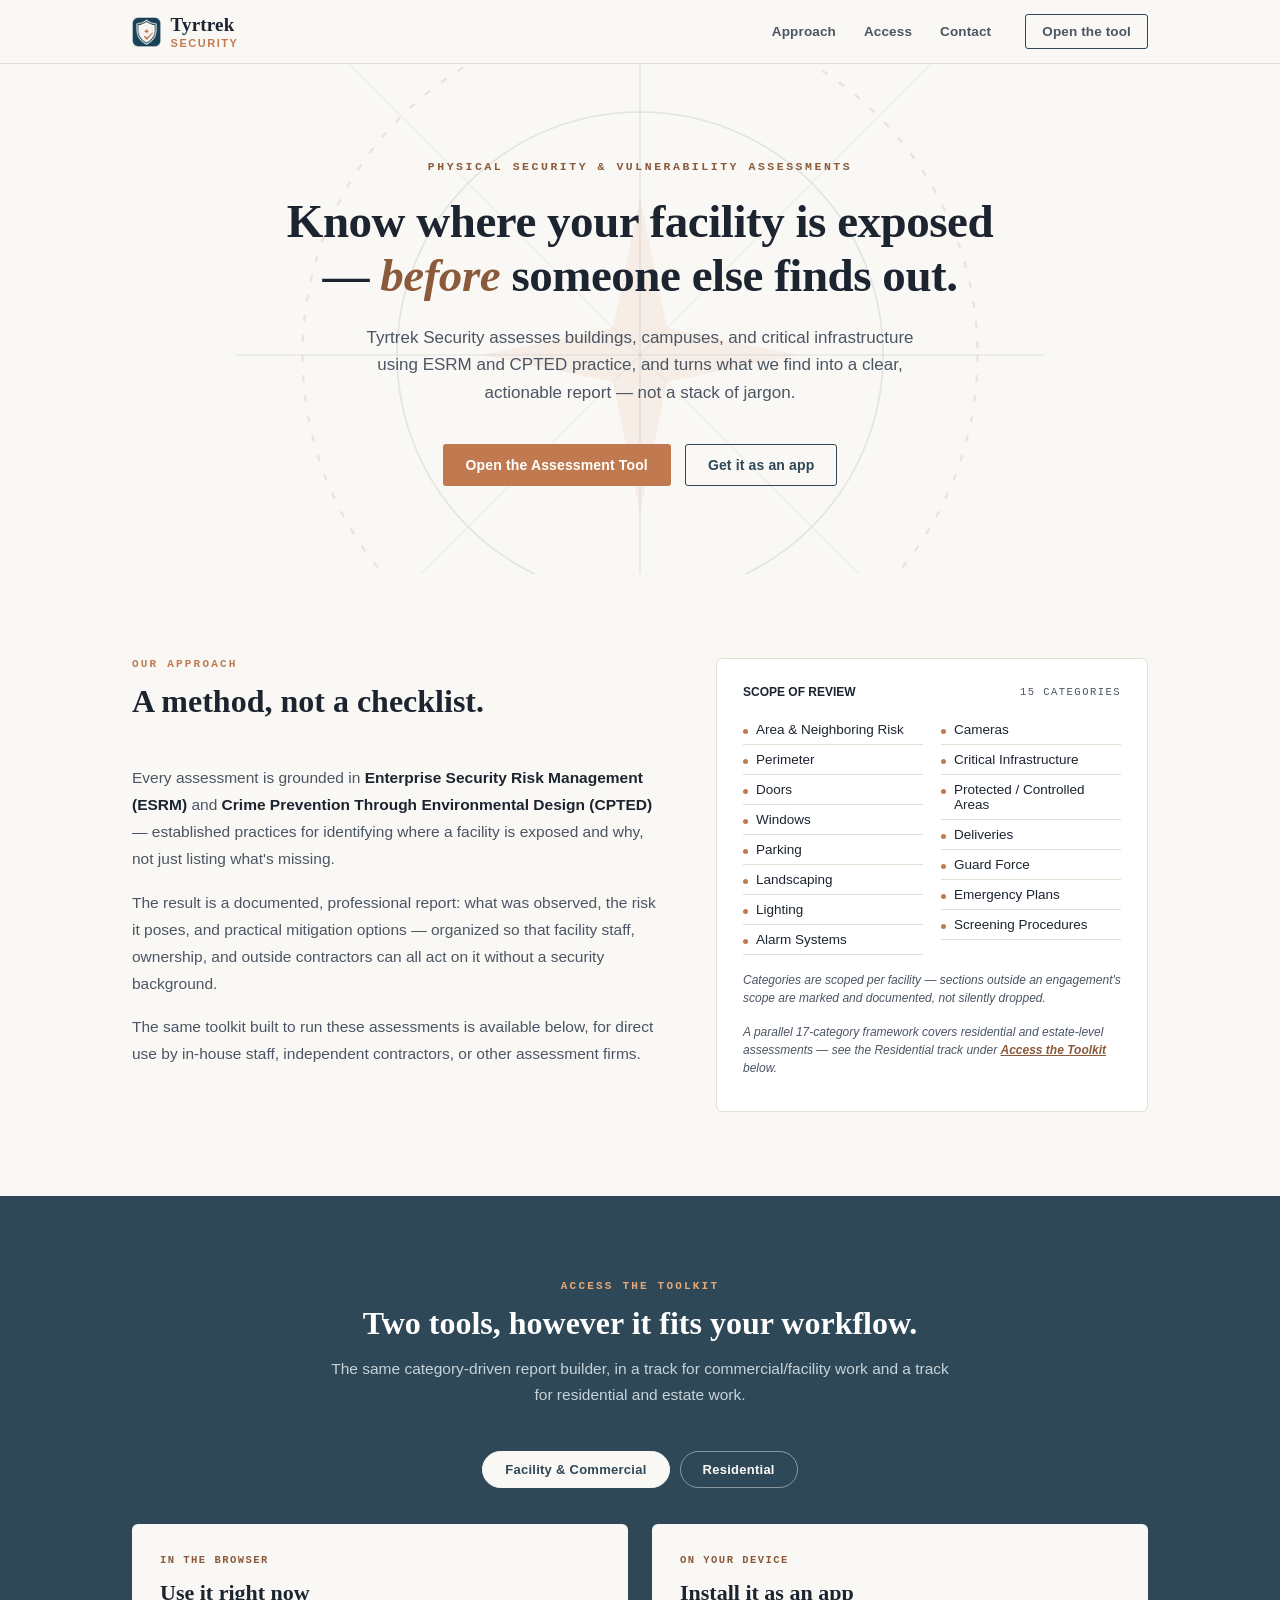
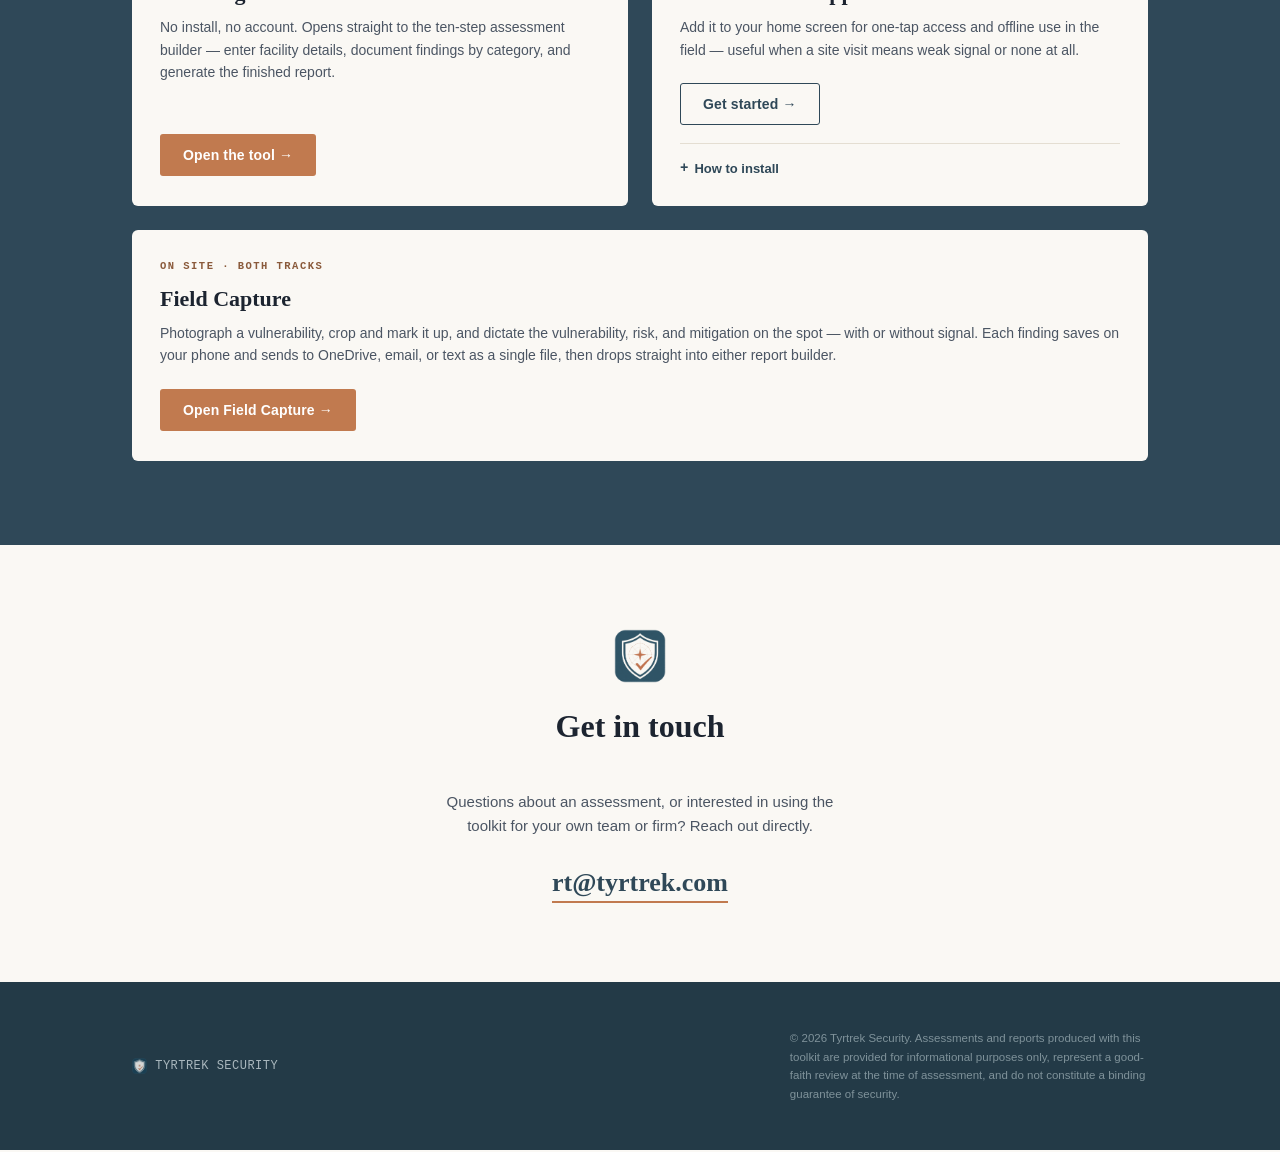
==== commit c02fd92d: "Add Field Capture app and portable finding workflow - New /capture/ mobile PWA: photo-first findings" ====
--- a/index.html
+++ b/index.html
@@ -392,6 +392,13 @@
         </div>
       </div>
 
+      <div class="access-card" style="margin-top:24px;">
+        <div class="tag">On site · both tracks</div>
+        <h3>Field Capture</h3>
+        <p>Photograph a vulnerability, crop and mark it up, and dictate the vulnerability, risk, and mitigation on the spot — with or without signal. Each finding saves on your phone and sends to OneDrive, email, or text as a single file, then drops straight into either report builder.</p>
+        <a href="capture/" class="btn btn-primary">Open Field Capture →</a>
+      </div>
+
     </div>
   </section>
 
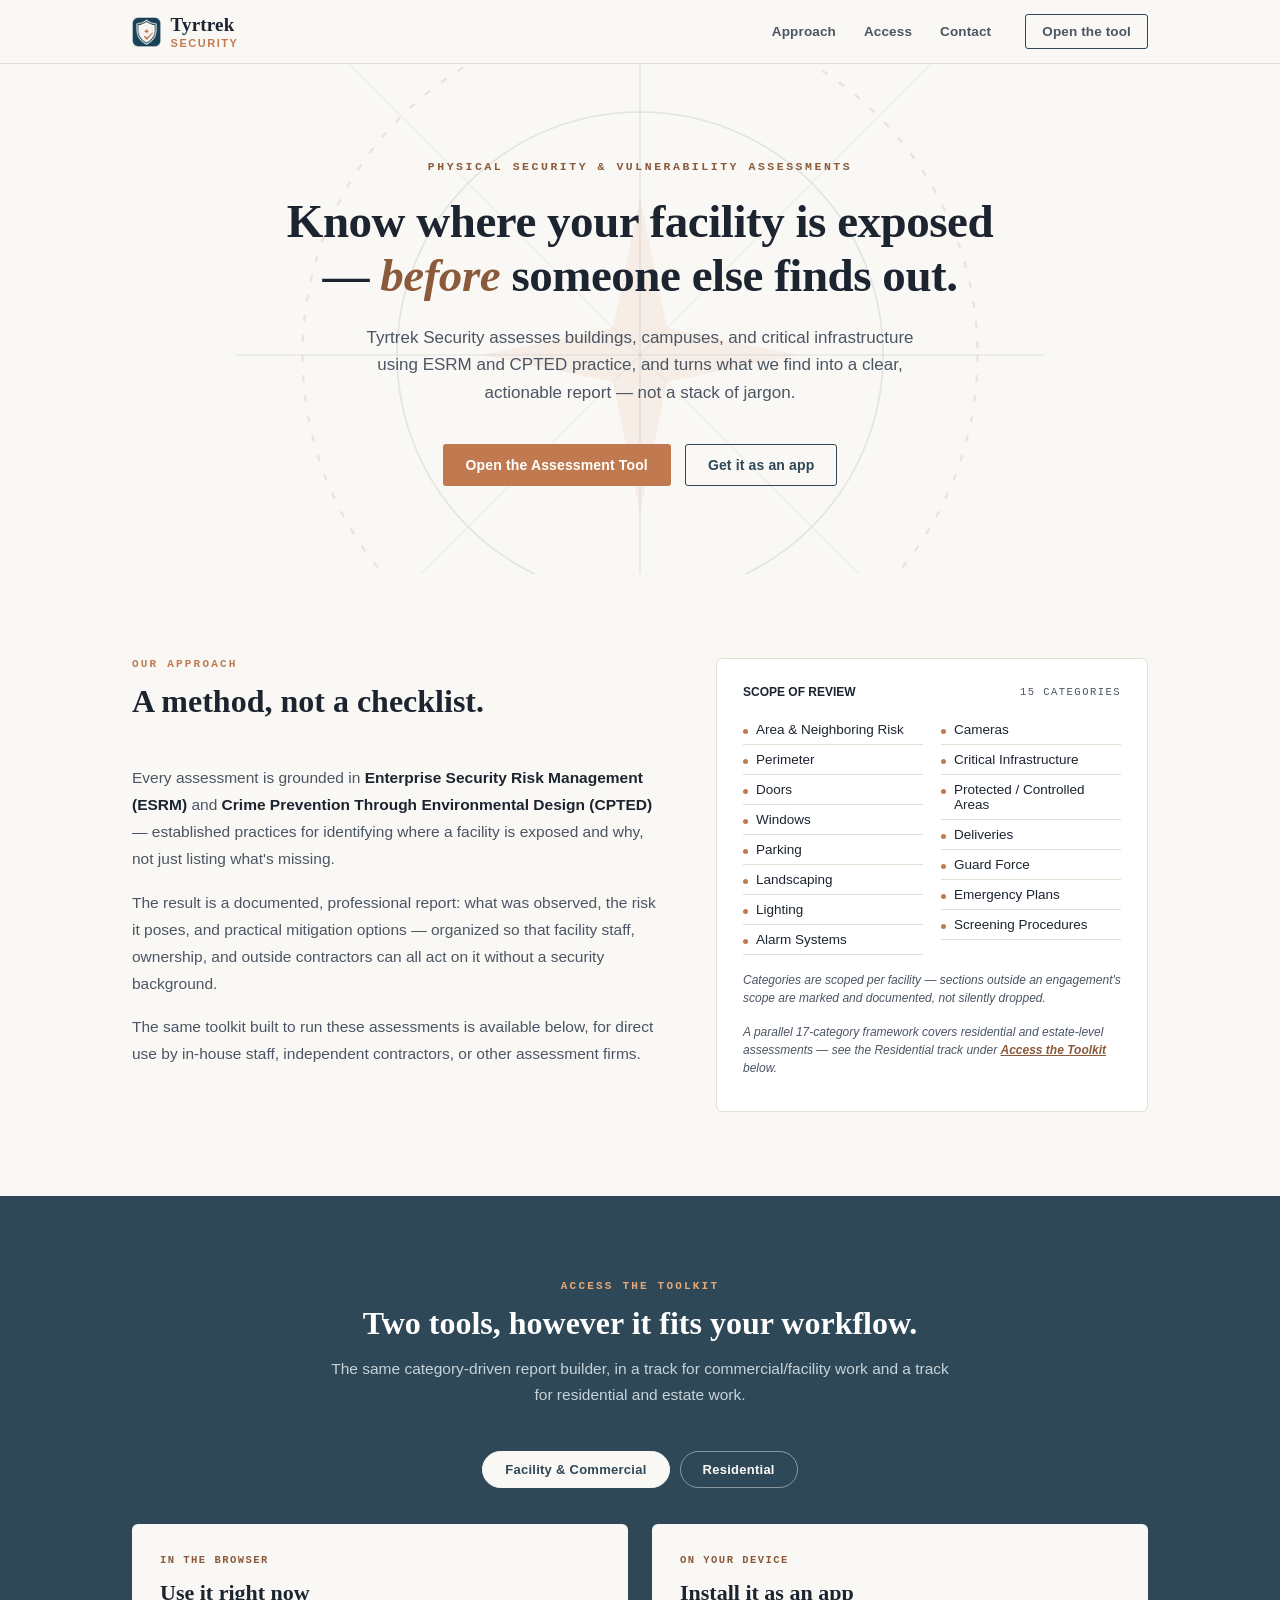
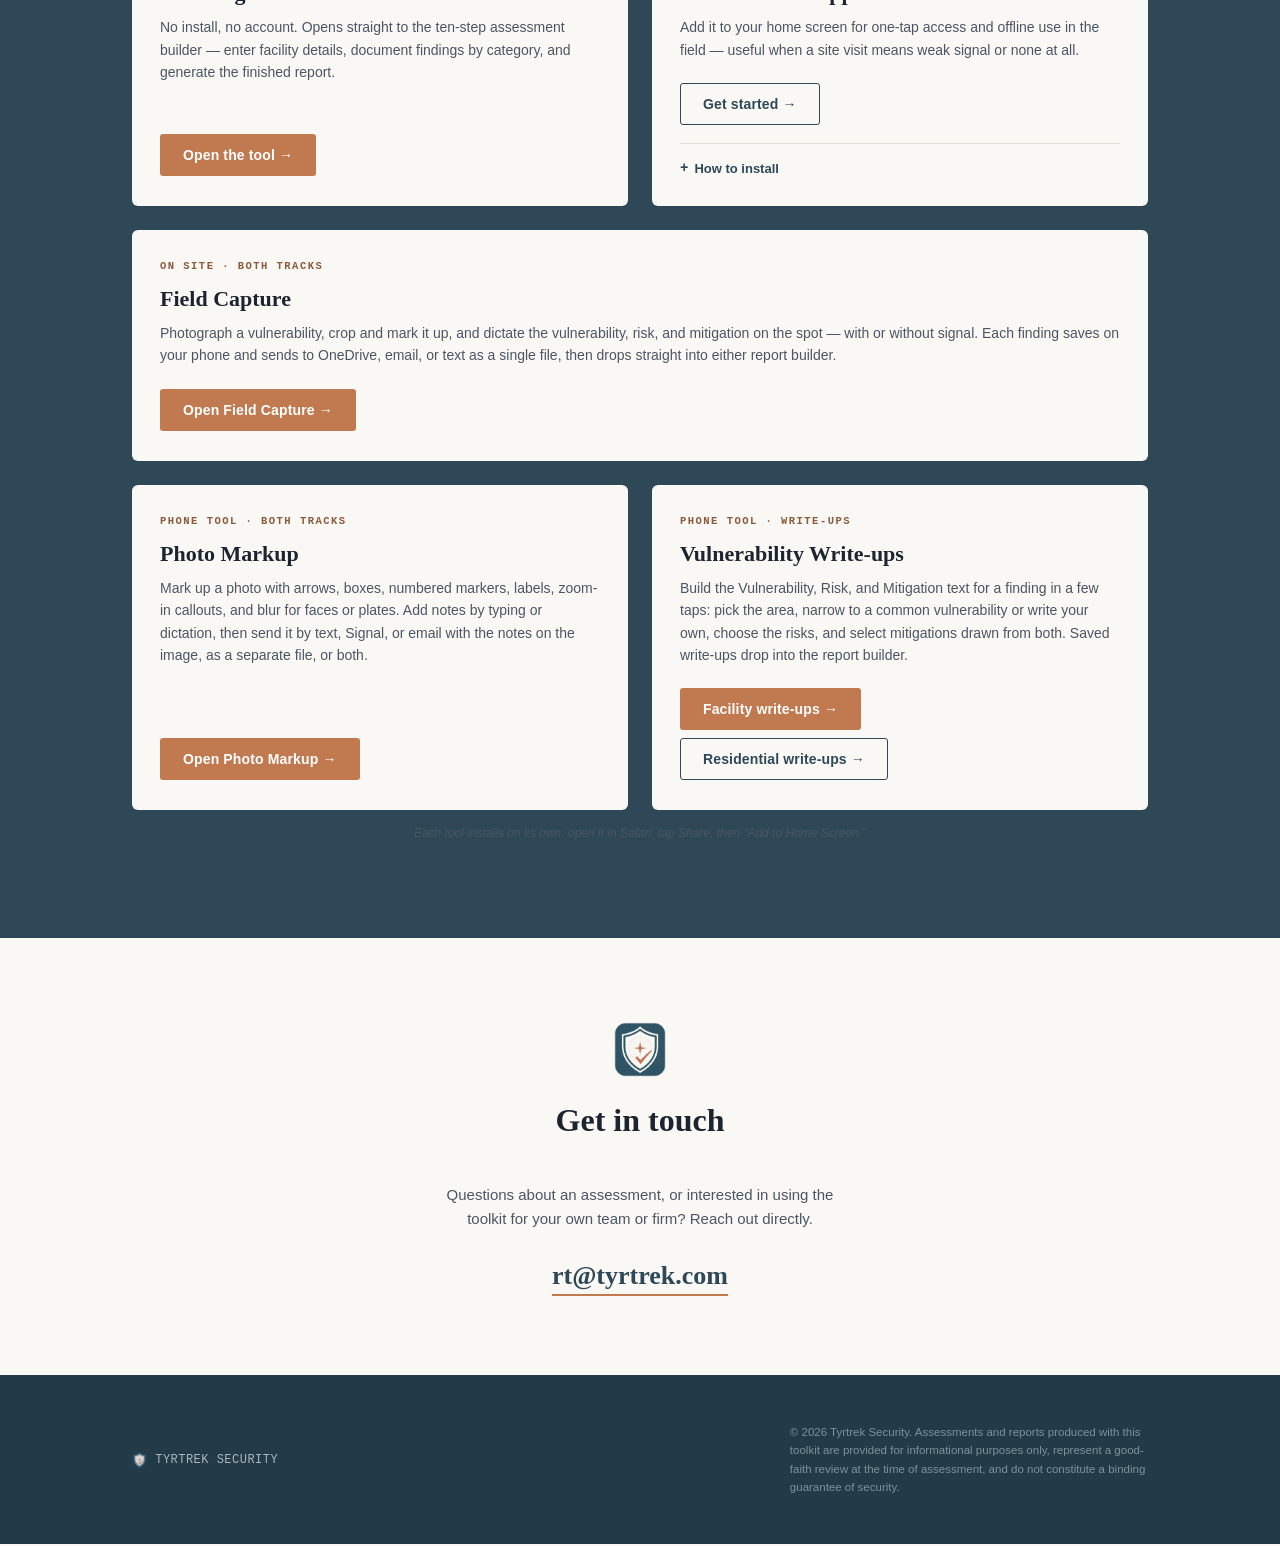
==== commit 7ac6d4c1: "Add Photo Markup and Facility/Residential vulnerability write-up tools - /markup/: phone photo edito" ====
--- a/index.html
+++ b/index.html
@@ -399,6 +399,23 @@
         <a href="capture/" class="btn btn-primary">Open Field Capture →</a>
       </div>
 
+      <div class="access-grid" style="margin-top:24px;">
+        <div class="access-card">
+          <div class="tag">Phone tool · both tracks</div>
+          <h3>Photo Markup</h3>
+          <p>Mark up a photo with arrows, boxes, numbered markers, labels, zoom-in callouts, and blur for faces or plates. Add notes by typing or dictation, then send it by text, Signal, or email with the notes on the image, as a separate file, or both.</p>
+          <a href="markup/" class="btn btn-primary">Open Photo Markup →</a>
+        </div>
+        <div class="access-card">
+          <div class="tag">Phone tool · write-ups</div>
+          <h3>Vulnerability Write-ups</h3>
+          <p>Build the Vulnerability, Risk, and Mitigation text for a finding in a few taps: pick the area, narrow to a common vulnerability or write your own, choose the risks, and select mitigations drawn from both. Saved write-ups drop into the report builder.</p>
+          <a href="assess/facility/" class="btn btn-primary">Facility write-ups →</a>
+          <a href="assess/residential/" class="btn btn-outline" style="margin-top:8px;">Residential write-ups →</a>
+        </div>
+      </div>
+      <p class="scope-note" style="text-align:center;margin-top:14px;">Each tool installs on its own: open it in Safari, tap Share, then “Add to Home Screen.”</p>
+
     </div>
   </section>
 
